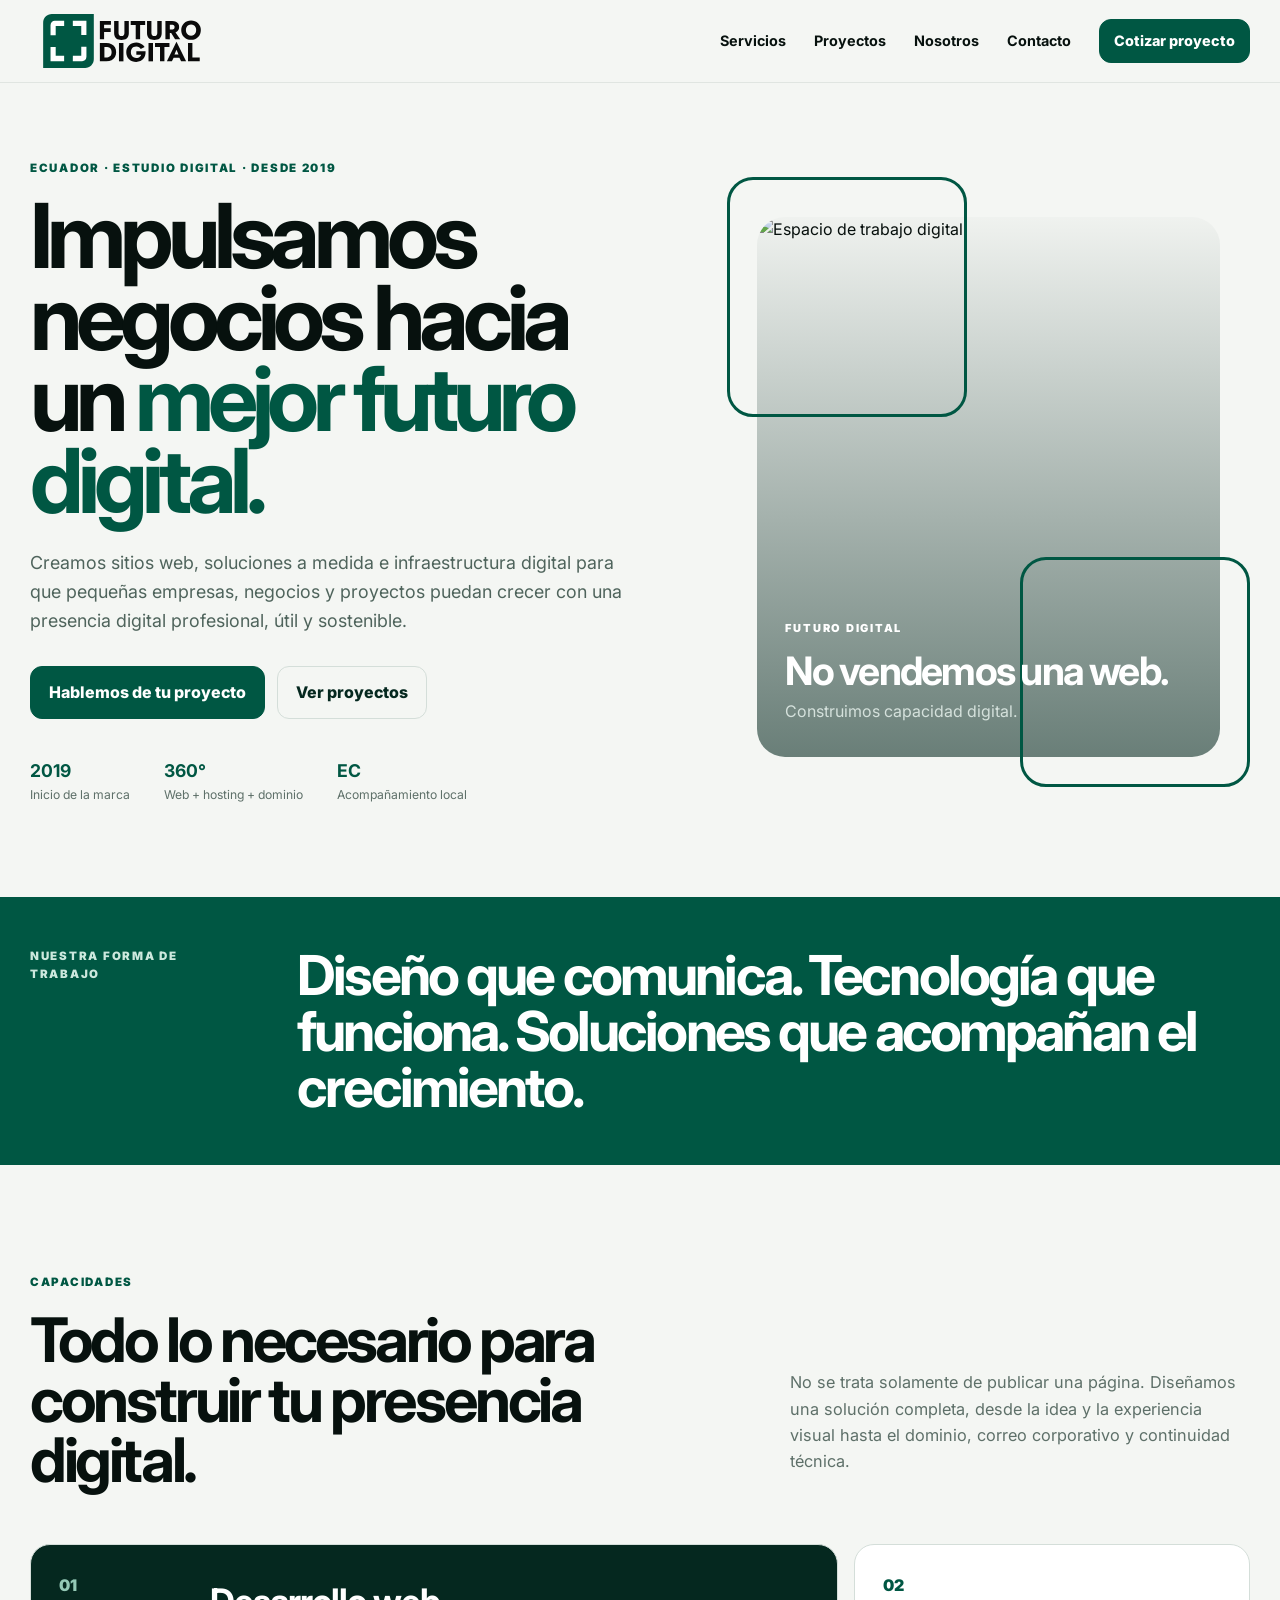
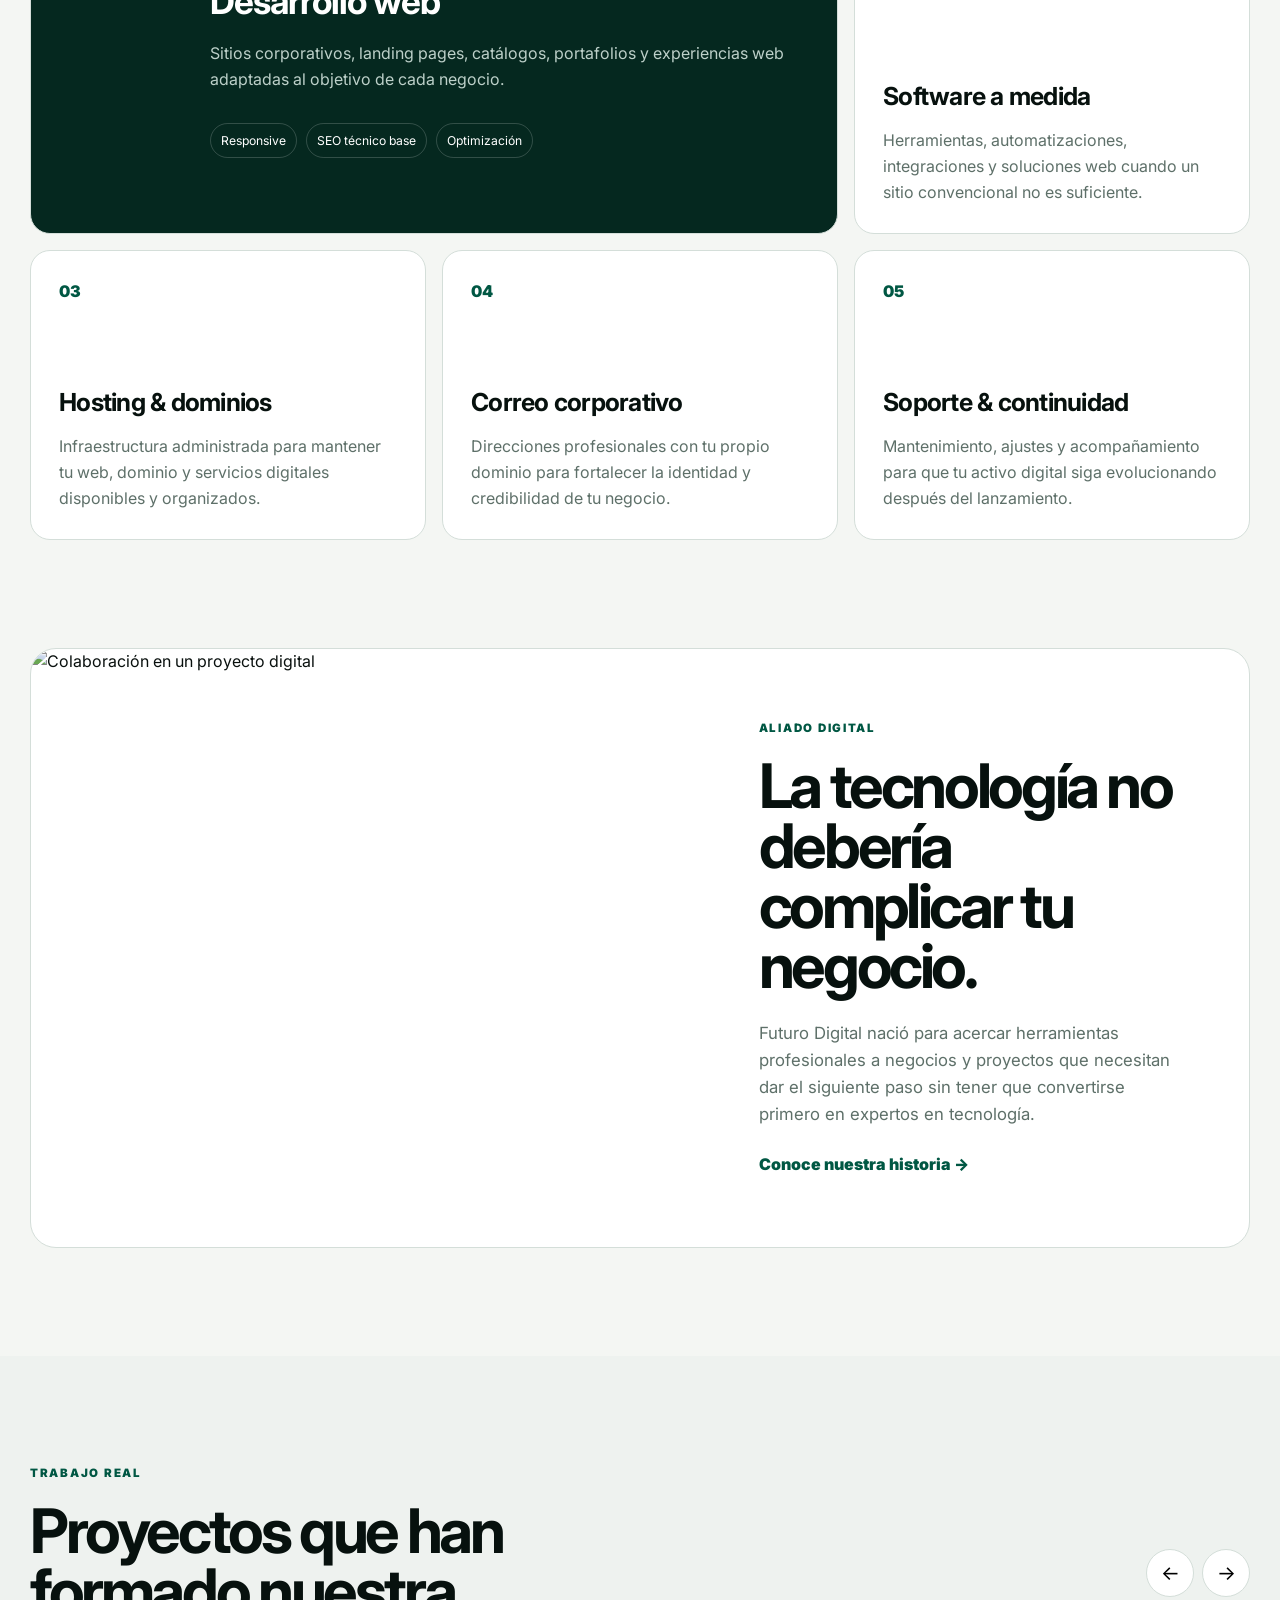
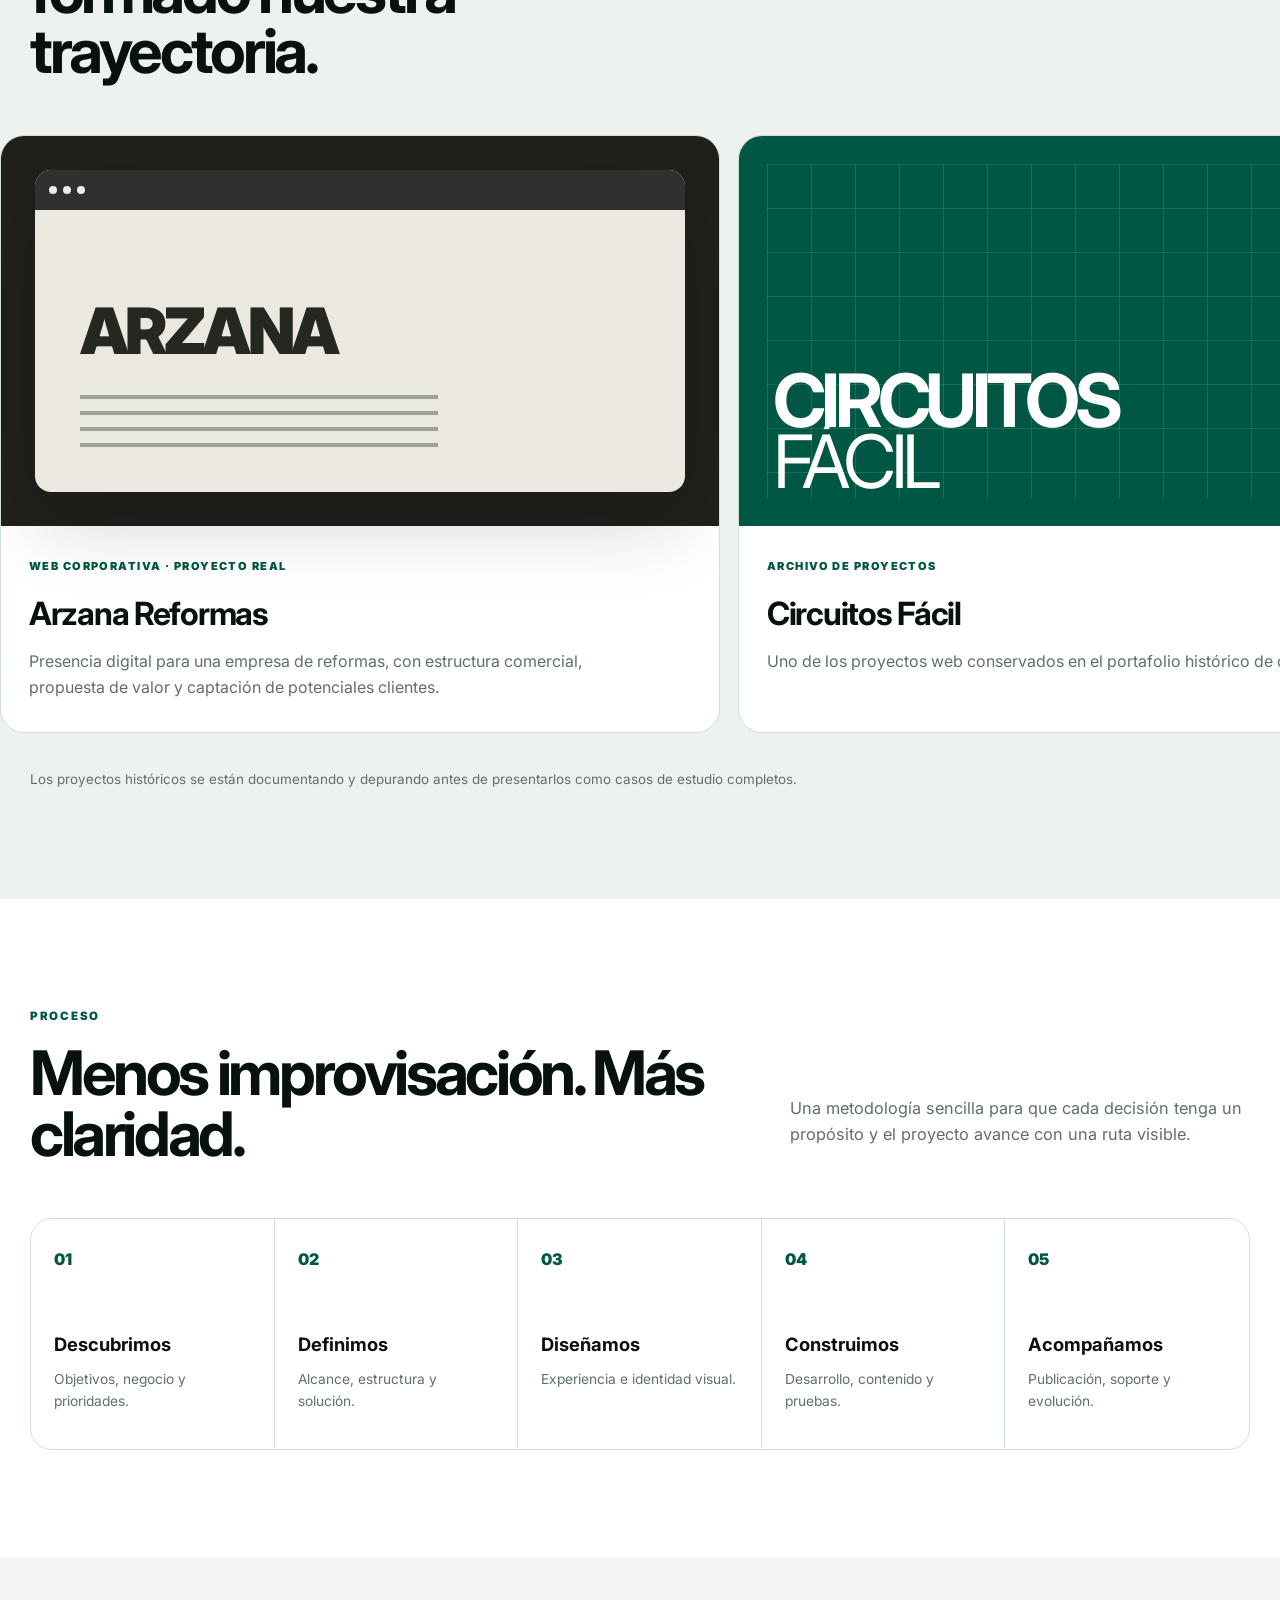
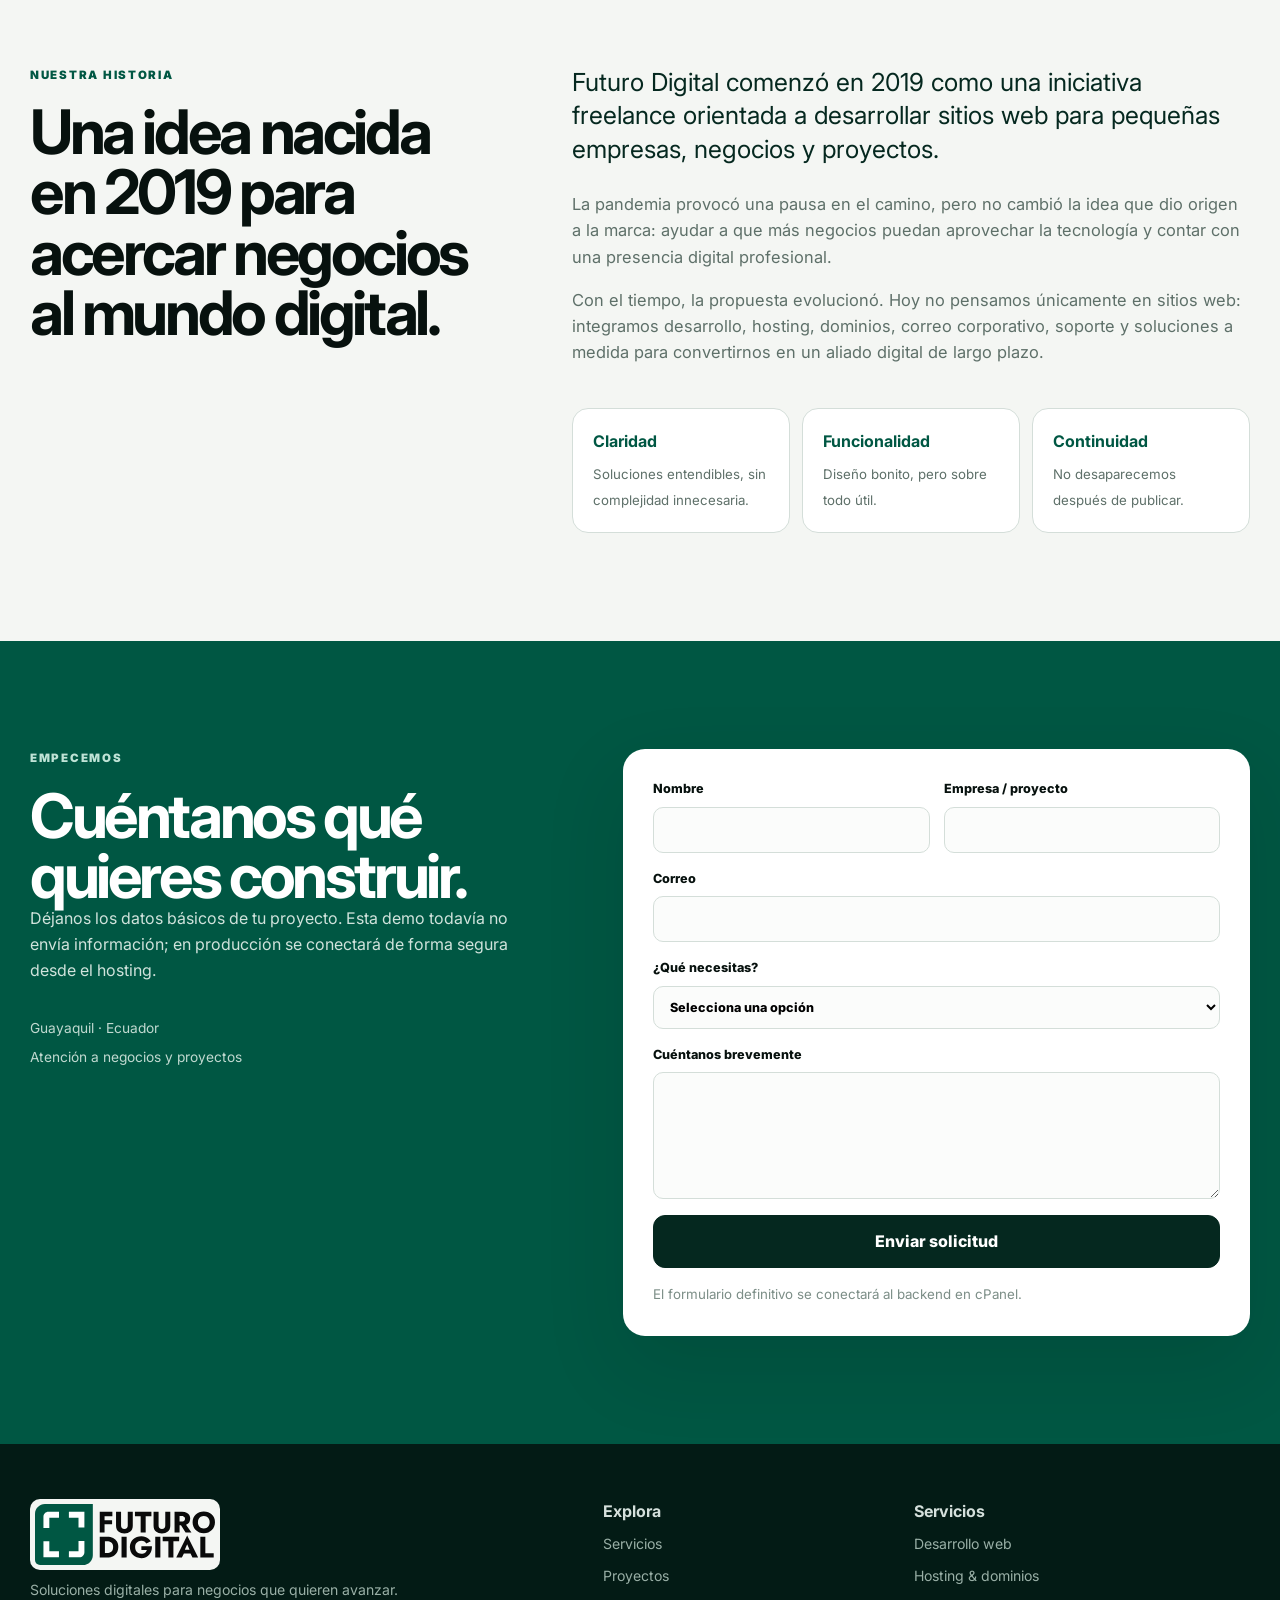
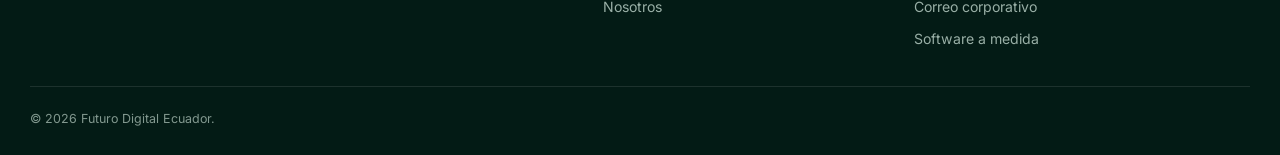
==== index.html @ 8e240355 "Usa imágenes locales del repositorio" ====
<!doctype html>
<html lang="es">
<head>
  <meta charset="utf-8">
  <meta name="viewport" content="width=device-width,initial-scale=1">
  <meta name="description" content="Futuro Digital Ecuador impulsa negocios y proyectos con desarrollo web, software a medida, hosting, dominios, correo corporativo y soluciones digitales.">
  <title>Futuro Digital Ecuador | Soluciones digitales que impulsan negocios</title>
  <link rel="preconnect" href="https://fonts.googleapis.com">
  <link rel="preconnect" href="https://fonts.gstatic.com" crossorigin>
  <link href="https://fonts.googleapis.com/css2?family=Inter:wght@400;500;600;700;800;900&display=swap" rel="stylesheet">
  <link rel="stylesheet" href="assets/css/styles.css">
</head>
<body>
<header class="site-header"><div class="container nav"><a class="brand" href="#inicio" aria-label="Futuro Digital Ecuador"><img alt="Futuro Digital Ecuador" src="assets/img/logo.svg"></a><button class="menu" type="button" aria-expanded="false">Menú</button><nav class="links" aria-label="Navegación principal"><a href="#servicios">Servicios</a><a href="#proyectos">Proyectos</a><a href="#nosotros">Nosotros</a><a href="#contacto">Contacto</a><a class="btn small" href="#contacto">Cotizar proyecto</a></nav></div></header>
<main>
<section class="hero" id="inicio"><div class="container hero-grid"><div class="hero-copy"><p class="eyebrow">ECUADOR · ESTUDIO DIGITAL · DESDE 2019</p><h1>Impulsamos negocios hacia un <span>mejor futuro digital.</span></h1><p class="lead">Creamos sitios web, soluciones a medida e infraestructura digital para que pequeñas empresas, negocios y proyectos puedan crecer con una presencia digital profesional, útil y sostenible.</p><div class="actions"><a class="btn" href="#contacto">Hablemos de tu proyecto</a><a class="btn secondary" href="#proyectos">Ver proyectos</a></div><div class="hero-proof"><div><strong>2019</strong><span>Inicio de la marca</span></div><div><strong>360°</strong><span>Web + hosting + dominio</span></div><div><strong>EC</strong><span>Acompañamiento local</span></div></div></div><div class="hero-media"><img src="assets/img/hero-workspace.svg" alt="Espacio de trabajo digital" loading="eager"><div class="media-frame frame-one"></div><div class="media-frame frame-two"></div><div class="hero-card"><span>FUTURO DIGITAL</span><strong>No vendemos una web.</strong><p>Construimos capacidad digital.</p></div></div></div></section>
<section class="manifesto"><div class="container manifesto-grid"><p class="eyebrow light">NUESTRA FORMA DE TRABAJO</p><h2>Diseño que comunica. Tecnología que funciona. Soluciones que acompañan el crecimiento.</h2></div></section>
<section class="section services" id="servicios"><div class="container"><div class="section-head"><div><p class="eyebrow">CAPACIDADES</p><h2>Todo lo necesario para construir tu presencia digital.</h2></div><p>No se trata solamente de publicar una página. Diseñamos una solución completa, desde la idea y la experiencia visual hasta el dominio, correo corporativo y continuidad técnica.</p></div><div class="service-grid"><article class="service-card featured"><span>01</span><div><h3>Desarrollo web</h3><p>Sitios corporativos, landing pages, catálogos, portafolios y experiencias web adaptadas al objetivo de cada negocio.</p><ul><li>Responsive</li><li>SEO técnico base</li><li>Optimización</li></ul></div></article><article class="service-card"><span>02</span><div><h3>Software a medida</h3><p>Herramientas, automatizaciones, integraciones y soluciones web cuando un sitio convencional no es suficiente.</p></div></article><article class="service-card"><span>03</span><div><h3>Hosting & dominios</h3><p>Infraestructura administrada para mantener tu web, dominio y servicios digitales disponibles y organizados.</p></div></article><article class="service-card"><span>04</span><div><h3>Correo corporativo</h3><p>Direcciones profesionales con tu propio dominio para fortalecer la identidad y credibilidad de tu negocio.</p></div></article><article class="service-card"><span>05</span><div><h3>Soporte & continuidad</h3><p>Mantenimiento, ajustes y acompañamiento para que tu activo digital siga evolucionando después del lanzamiento.</p></div></article></div></div></section>
<section class="image-story"><div class="container image-story-grid"><div class="image-story-photo"><img src="assets/img/team-collaboration.svg" alt="Colaboración en un proyecto digital" loading="lazy"></div><div class="image-story-copy"><p class="eyebrow">ALIADO DIGITAL</p><h2>La tecnología no debería complicar tu negocio.</h2><p>Futuro Digital nació para acercar herramientas profesionales a negocios y proyectos que necesitan dar el siguiente paso sin tener que convertirse primero en expertos en tecnología.</p><a href="#nosotros">Conoce nuestra historia →</a></div></div></section>
<section class="section projects-section" id="proyectos"><div class="container"><div class="section-head project-head"><div><p class="eyebrow">TRABAJO REAL</p><h2>Proyectos que han formado nuestra trayectoria.</h2></div><div class="carousel-controls"><button class="carousel-btn prev" aria-label="Proyecto anterior">←</button><button class="carousel-btn next" aria-label="Proyecto siguiente">→</button></div></div></div><div class="project-carousel" id="project-carousel"><article class="project-slide project-arzana"><div class="project-art"><div class="browser-shell"><div class="browser-bar"><i></i><i></i><i></i></div><div class="arzana-word">ARZANA</div><div class="arzana-lines"></div></div></div><div class="project-copy"><span>WEB CORPORATIVA · PROYECTO REAL</span><h3>Arzana Reformas</h3><p>Presencia digital para una empresa de reformas, con estructura comercial, propuesta de valor y captación de potenciales clientes.</p></div></article><article class="project-slide project-green"><div class="project-art archive-art"><b>CIRCUITOS</b><em>FÁCIL</em><div class="archive-grid"></div></div><div class="project-copy"><span>ARCHIVO DE PROYECTOS</span><h3>Circuitos Fácil</h3><p>Uno de los proyectos web conservados en el portafolio histórico de desarrollo.</p></div></article><article class="project-slide project-dark"><div class="project-art archive-art"><b>DESIGN</b><em>FACT</em><div class="archive-grid"></div></div><div class="project-copy"><span>ARCHIVO DE PROYECTOS</span><h3>DesignFact</h3><p>Proyecto del archivo histórico que refleja la evolución de nuestro trabajo web.</p></div></article><article class="project-slide project-light"><div class="project-art archive-art"><b>ESTRA</b><em>COACH</em><div class="archive-grid"></div></div><div class="project-copy"><span>ARCHIVO DE PROYECTOS</span><h3>EstraCoach</h3><p>Experiencia web desarrollada en una etapa anterior de nuestra trayectoria.</p></div></article><article class="project-slide project-mint"><div class="project-art archive-art"><b>GLOBAL</b><em>UNIVERSITY</em><div class="archive-grid"></div></div><div class="project-copy"><span>ARCHIVO DE PROYECTOS</span><h3>Global University</h3><p>Proyecto incluido en el archivo histórico del portafolio web.</p></div></article></div><div class="container"><p class="project-note">Los proyectos históricos se están documentando y depurando antes de presentarlos como casos de estudio completos.</p></div></section>
<section class="section process-section"><div class="container"><div class="section-head"><div><p class="eyebrow">PROCESO</p><h2>Menos improvisación. Más claridad.</h2></div><p>Una metodología sencilla para que cada decisión tenga un propósito y el proyecto avance con una ruta visible.</p></div><ol class="process"><li><span>01</span><strong>Descubrimos</strong><p>Objetivos, negocio y prioridades.</p></li><li><span>02</span><strong>Definimos</strong><p>Alcance, estructura y solución.</p></li><li><span>03</span><strong>Diseñamos</strong><p>Experiencia e identidad visual.</p></li><li><span>04</span><strong>Construimos</strong><p>Desarrollo, contenido y pruebas.</p></li><li><span>05</span><strong>Acompañamos</strong><p>Publicación, soporte y evolución.</p></li></ol></div></section>
<section class="section about" id="nosotros"><div class="container about-grid"><div class="about-sticky"><p class="eyebrow">NUESTRA HISTORIA</p><h2>Una idea nacida en 2019 para acercar negocios al mundo digital.</h2></div><div class="about-copy"><p class="large">Futuro Digital comenzó en 2019 como una iniciativa freelance orientada a desarrollar sitios web para pequeñas empresas, negocios y proyectos.</p><p>La pandemia provocó una pausa en el camino, pero no cambió la idea que dio origen a la marca: ayudar a que más negocios puedan aprovechar la tecnología y contar con una presencia digital profesional.</p><p>Con el tiempo, la propuesta evolucionó. Hoy no pensamos únicamente en sitios web: integramos desarrollo, hosting, dominios, correo corporativo, soporte y soluciones a medida para convertirnos en un aliado digital de largo plazo.</p><div class="principles"><div><strong>Claridad</strong><span>Soluciones entendibles, sin complejidad innecesaria.</span></div><div><strong>Funcionalidad</strong><span>Diseño bonito, pero sobre todo útil.</span></div><div><strong>Continuidad</strong><span>No desaparecemos después de publicar.</span></div></div></div></div></section>
<section class="contact" id="contacto"><div class="container contact-grid"><div><p class="eyebrow light">EMPECEMOS</p><h2>Cuéntanos qué quieres construir.</h2><p>Déjanos los datos básicos de tu proyecto. Esta demo todavía no envía información; en producción se conectará de forma segura desde el hosting.</p><div class="contact-meta"><span>Guayaquil · Ecuador</span><span>Atención a negocios y proyectos</span></div></div><form id="demo-form" novalidate><div class="field-row"><label>Nombre<input name="name" autocomplete="name" required></label><label>Empresa / proyecto<input name="company"></label></div><label>Correo<input type="email" name="email" autocomplete="email" required></label><label>¿Qué necesitas?<select name="service" required><option value="">Selecciona una opción</option><option>Desarrollo web</option><option>Software a medida</option><option>Hosting / dominio / correo</option><option>Soporte</option><option>Otro</option></select></label><label>Cuéntanos brevemente<textarea name="message" rows="5" required></textarea></label><button class="btn dark" type="submit">Enviar solicitud</button><small id="form-note">El formulario definitivo se conectará al backend en cPanel.</small></form></div></section>
</main>
<footer><div class="container footer-grid"><div class="footer-brand"><img alt="Futuro Digital Ecuador" src="assets/img/logo.svg"><p>Soluciones digitales para negocios que quieren avanzar.</p></div><div><strong>Explora</strong><a href="#servicios">Servicios</a><a href="#proyectos">Proyectos</a><a href="#nosotros">Nosotros</a></div><div><strong>Servicios</strong><span>Desarrollo web</span><span>Hosting & dominios</span><span>Correo corporativo</span><span>Software a medida</span></div></div><div class="container footer-bottom">© <span id="year"></span> Futuro Digital Ecuador.</div></footer>
<script src="assets/js/main.js"></script></body></html>
---- assets/css/styles.css ----
:root{--green:#005743;--deep:#05281f;--black:#07110e;--off:#f4f6f3;--tint:#e5eee9;--line:#d4ded9;--white:#fff;--muted:#5e7069;--max:1220px}*{box-sizing:border-box}html{scroll-behavior:smooth}body{margin:0;font-family:Inter,system-ui,-apple-system,BlinkMacSystemFont,"Segoe UI",sans-serif;background:var(--off);color:var(--black);line-height:1.6}img{max-width:100%;display:block}a{text-decoration:none;color:inherit}button,input,textarea,select{font:inherit}.container{width:min(var(--max),calc(100% - 44px));margin:auto}.site-header{position:sticky;top:0;z-index:50;background:rgba(244,246,243,.88);backdrop-filter:blur(18px);border-bottom:1px solid rgba(5,40,31,.08)}.nav{height:82px;display:flex;align-items:center;justify-content:space-between;gap:28px}.brand img{width:184px;height:54px;object-fit:contain}.links{display:flex;gap:28px;align-items:center;font-size:.9rem;font-weight:700}.links>a:not(.btn):hover{color:var(--green)}.menu{display:none;background:transparent;border:1px solid var(--line);border-radius:10px;padding:8px 11px;font-weight:800}.btn{display:inline-flex;align-items:center;justify-content:center;border-radius:12px;padding:13px 18px;background:var(--green);color:#fff;border:1px solid var(--green);font-weight:800;transition:.2s ease}.btn:hover{transform:translateY(-1px);box-shadow:0 10px 26px rgba(0,87,67,.13)}.btn.small{padding:9px 14px}.btn.secondary{background:transparent;color:var(--deep);border-color:var(--line)}.btn.dark{background:var(--deep);border-color:var(--deep)}.hero{min-height:86vh;display:grid;align-items:center;padding:76px 0 92px;overflow:hidden}.hero-grid{display:grid;grid-template-columns:1.08fr .92fr;gap:84px;align-items:center}.eyebrow{margin:0 0 18px;color:var(--green);font-size:.72rem;font-weight:900;letter-spacing:.15em}.eyebrow.light{color:#bfe3d6}h1,h2,h3,p{margin-top:0}h1{font-size:clamp(3.7rem,7vw,7rem);line-height:.91;letter-spacing:-.068em;margin-bottom:28px;max-width:820px}h1 span{color:var(--green)}.lead{max-width:710px;font-size:1.12rem;color:#4f645c}.actions{display:flex;gap:12px;flex-wrap:wrap;margin:30px 0 38px}.hero-proof{display:flex;gap:34px;flex-wrap:wrap}.hero-proof div{display:grid}.hero-proof strong{font-size:1.1rem;color:var(--green)}.hero-proof span{font-size:.76rem;color:var(--muted)}.hero-media{position:relative;min-height:610px}.hero-media>img{position:absolute;inset:40px 30px 30px 30px;width:calc(100% - 60px);height:calc(100% - 70px);object-fit:cover;border-radius:28px;filter:saturate(.78) contrast(1.02)}.hero-media:after{content:"";position:absolute;inset:40px 30px 30px 30px;border-radius:28px;background:linear-gradient(180deg,rgba(5,40,31,.02),rgba(5,40,31,.58))}.media-frame{position:absolute;border:3px solid var(--green);border-radius:26px;z-index:1}.frame-one{width:240px;height:240px;left:0;top:0}.frame-two{width:230px;height:230px;right:0;bottom:0}.hero-card{position:absolute;z-index:3;left:58px;right:58px;bottom:62px;color:#fff}.hero-card span{font-size:.69rem;font-weight:900;letter-spacing:.16em}.hero-card strong{display:block;font-size:2.45rem;line-height:1.02;letter-spacing:-.045em;margin:12px 0 8px}.hero-card p{margin:0;color:#d5e1dc}.manifesto{padding:50px 0;background:var(--green);color:#fff}.manifesto-grid{display:grid;grid-template-columns:.36fr 1.64fr;gap:58px;align-items:start}.manifesto .eyebrow{color:#cce8de}.manifesto h2{font-size:clamp(2rem,4.3vw,4rem);line-height:1.02;letter-spacing:-.052em;margin:0}.section{padding:108px 0}.section-head{display:grid;grid-template-columns:1.2fr .8fr;gap:70px;align-items:end;margin-bottom:54px}.section-head h2,.about h2,.contact h2,.image-story h2{font-size:clamp(2.5rem,4.8vw,4.8rem);line-height:.98;letter-spacing:-.055em;margin:0}.section-head>p{color:var(--muted);font-size:1.02rem}.service-grid{display:grid;grid-template-columns:repeat(12,1fr);gap:16px}.service-card{grid-column:span 4;min-height:290px;background:#fff;border:1px solid var(--line);border-radius:20px;padding:28px;display:flex;flex-direction:column;justify-content:space-between}.service-card.featured{grid-column:span 8;background:var(--deep);color:#fff;display:grid;grid-template-columns:.18fr .82fr;gap:20px}.service-card>span{color:var(--green);font-weight:900}.service-card.featured>span{color:#94c9b6}.service-card h3{font-size:1.55rem;letter-spacing:-.03em;margin:34px 0 12px}.service-card.featured h3{font-size:2.2rem;margin-top:0}.service-card p{color:var(--muted);margin:0}.service-card.featured p{color:#bdd0c9;max-width:620px}.service-card ul{padding:0;margin:30px 0 0;list-style:none;display:flex;gap:9px;flex-wrap:wrap}.service-card li{font-size:.76rem;border:1px solid rgba(255,255,255,.18);padding:7px 10px;border-radius:999px}.image-story{padding:0 0 108px}.image-story-grid{display:grid;grid-template-columns:1.08fr .92fr;background:#fff;border:1px solid var(--line);border-radius:26px;overflow:hidden;min-height:580px}.image-story-photo img{width:100%;height:100%;object-fit:cover;filter:saturate(.72)}.image-story-copy{padding:70px;display:flex;flex-direction:column;justify-content:center}.image-story-copy p:not(.eyebrow){color:var(--muted);font-size:1.05rem;margin:24px 0}.image-story-copy a{font-weight:900;color:var(--green)}.projects-section{background:#eef2ef;overflow:hidden}.project-head{align-items:center}.carousel-controls{justify-self:end;display:flex;gap:8px}.carousel-btn{width:48px;height:48px;border:1px solid var(--line);border-radius:50%;background:#fff;cursor:pointer;font-size:1.25rem;transition:.2s}.carousel-btn:hover{background:var(--green);color:#fff;border-color:var(--green)}.project-carousel{display:flex;gap:18px;overflow-x:auto;scroll-snap-type:x mandatory;scrollbar-width:none;padding:0 max(22px,calc((100vw - var(--max))/2)) 12px}.project-carousel::-webkit-scrollbar{display:none}.project-slide{scroll-snap-align:start;flex:0 0 min(720px,76vw);background:#fff;border:1px solid var(--line);border-radius:24px;overflow:hidden}.project-art{height:390px;padding:34px;position:relative}.browser-shell{height:100%;border-radius:16px;background:#ebe8df;box-shadow:0 28px 80px rgba(0,0,0,.18);overflow:hidden}.browser-bar{height:40px;background:#30312e;display:flex;align-items:center;gap:6px;padding:0 14px}.browser-bar i{width:8px;height:8px;border-radius:50%;background:#eee}.arzana-word{font-size:4rem;font-weight:900;letter-spacing:-.06em;padding:70px 45px 12px;color:#252721}.arzana-lines{margin:0 45px;width:55%;height:60px;background:repeating-linear-gradient(to bottom,#9ea197 0 4px,transparent 4px 16px)}.project-arzana .project-art{background:#20211d}.project-copy{padding:26px 28px 32px}.project-copy span{font-size:.69rem;color:var(--green);font-weight:900;letter-spacing:.13em}.project-copy h3{font-size:2rem;letter-spacing:-.04em;margin:10px 0}.project-copy p{color:var(--muted);margin:0;max-width:600px}.archive-art{display:flex;flex-direction:column;justify-content:flex-end;overflow:hidden}.archive-art b,.archive-art em{position:relative;z-index:2;font-size:4.6rem;line-height:.83;letter-spacing:-.07em}.archive-art em{font-style:normal}.archive-grid{position:absolute;inset:28px;background-image:linear-gradient(rgba(255,255,255,.12) 1px,transparent 1px),linear-gradient(90deg,rgba(255,255,255,.12) 1px,transparent 1px);background-size:44px 44px}.project-green .project-art{background:var(--green);color:#fff}.project-dark .project-art{background:var(--deep);color:#fff}.project-light .project-art{background:#f2ede5;color:#1b2a24}.project-light .archive-grid,.project-mint .archive-grid{background-image:linear-gradient(rgba(0,87,67,.10) 1px,transparent 1px),linear-gradient(90deg,rgba(0,87,67,.10) 1px,transparent 1px)}.project-mint .project-art{background:#cfe2da;color:var(--deep)}.project-note{margin:24px 0 0;color:var(--muted);font-size:.84rem}.process-section{background:#fff}.process{list-style:none;padding:0;margin:0;display:grid;grid-template-columns:repeat(5,1fr);border:1px solid var(--line);border-radius:22px;overflow:hidden}.process li{padding:28px 23px;border-right:1px solid var(--line);min-height:230px}.process li:last-child{border-right:0}.process span{display:block;color:var(--green);font-weight:900;margin-bottom:58px}.process strong{font-size:1.15rem}.process p{font-size:.86rem;color:var(--muted);margin:8px 0 0}.about{background:var(--off)}.about-grid{display:grid;grid-template-columns:.8fr 1.2fr;gap:90px}.about-sticky{position:sticky;top:130px;align-self:start}.about-copy .large{font-size:1.55rem;line-height:1.35;color:var(--deep)}.about-copy>p:not(.large){color:var(--muted);font-size:1.03rem}.principles{display:grid;grid-template-columns:repeat(3,1fr);gap:12px;margin-top:42px}.principles div{background:#fff;border:1px solid var(--line);border-radius:16px;padding:20px}.principles strong{display:block;color:var(--green);margin-bottom:7px}.principles span{font-size:.83rem;color:var(--muted)}.contact{padding:108px 0;background:var(--green);color:#fff}.contact-grid{display:grid;grid-template-columns:.9fr 1.1fr;gap:80px;align-items:start}.contact>div>div>p:not(.eyebrow){color:#d0e3dc}.contact-meta{display:grid;gap:7px;margin-top:34px;color:#c0d9d0;font-size:.86rem}.contact form{background:#fff;color:var(--black);padding:30px;border-radius:22px;display:grid;gap:16px;box-shadow:0 30px 80px rgba(3,27,21,.14)}.field-row{display:grid;grid-template-columns:1fr 1fr;gap:14px}.contact label{font-size:.79rem;font-weight:800;display:grid;gap:7px}.contact input,.contact textarea,.contact select{border:1px solid var(--line);border-radius:10px;padding:12px;background:#fbfcfb;outline:none}.contact input:focus,.contact textarea:focus,.contact select:focus{border-color:var(--green);box-shadow:0 0 0 3px rgba(0,87,67,.08)}.contact small{color:#7c8e87}footer{background:#031b15;color:#d5e0dc;padding:55px 0 26px}.footer-grid{display:grid;grid-template-columns:1.4fr .7fr .9fr;gap:50px}.footer-brand img{width:190px;background:#f4f6f3;border-radius:10px;padding:5px}.footer-grid>div{display:flex;flex-direction:column;gap:9px}.footer-grid a,.footer-grid span,.footer-grid p{color:#99afa6;font-size:.88rem}.footer-bottom{margin-top:36px;padding-top:22px;border-top:1px solid rgba(255,255,255,.1);font-size:.78rem;color:#82988f}@media(max-width:980px){.hero-grid,.manifesto-grid,.section-head,.image-story-grid,.about-grid,.contact-grid{grid-template-columns:1fr}.hero-grid{gap:42px}.hero-media{min-height:520px}.manifesto-grid{gap:12px}.service-card,.service-card.featured{grid-column:span 6}.service-card.featured{display:flex}.process{grid-template-columns:repeat(2,1fr)}.process li{border-bottom:1px solid var(--line)}.process li:nth-child(2n){border-right:0}.about-sticky{position:static}.carousel-controls{justify-self:start}.links{display:none;position:absolute;top:82px;left:22px;right:22px;background:#fff;border:1px solid var(--line);border-radius:16px;padding:20px;flex-direction:column;align-items:stretch;box-shadow:0 20px 50px rgba(0,0,0,.08)}.links.open{display:flex}.menu{display:block}}@media(max-width:650px){.container{width:min(var(--max),calc(100% - 24px))}.nav{height:72px}.brand img{width:152px}.hero{padding:48px 0 68px}h1{font-size:3.55rem}.hero-proof{gap:18px}.hero-media{min-height:430px}.hero-media>img,.hero-media:after{inset:24px 14px 14px 14px;width:calc(100% - 28px);height:calc(100% - 38px)}.hero-card{left:34px;right:34px;bottom:38px}.hero-card strong{font-size:1.85rem}.frame-one{width:150px;height:150px}.frame-two{width:140px;height:140px}.section{padding:78px 0}.service-card,.service-card.featured{grid-column:span 12}.image-story{padding-bottom:78px}.image-story-copy{padding:36px 26px}.image-story-photo{height:330px}.project-slide{flex-basis:88vw}.project-art{height:310px}.archive-art b,.archive-art em{font-size:3.3rem}.process{grid-template-columns:1fr}.process li{border-right:0}.principles{grid-template-columns:1fr}.field-row{grid-template-columns:1fr}.footer-grid{grid-template-columns:1fr}.section-head{gap:20px;margin-bottom:38px}}
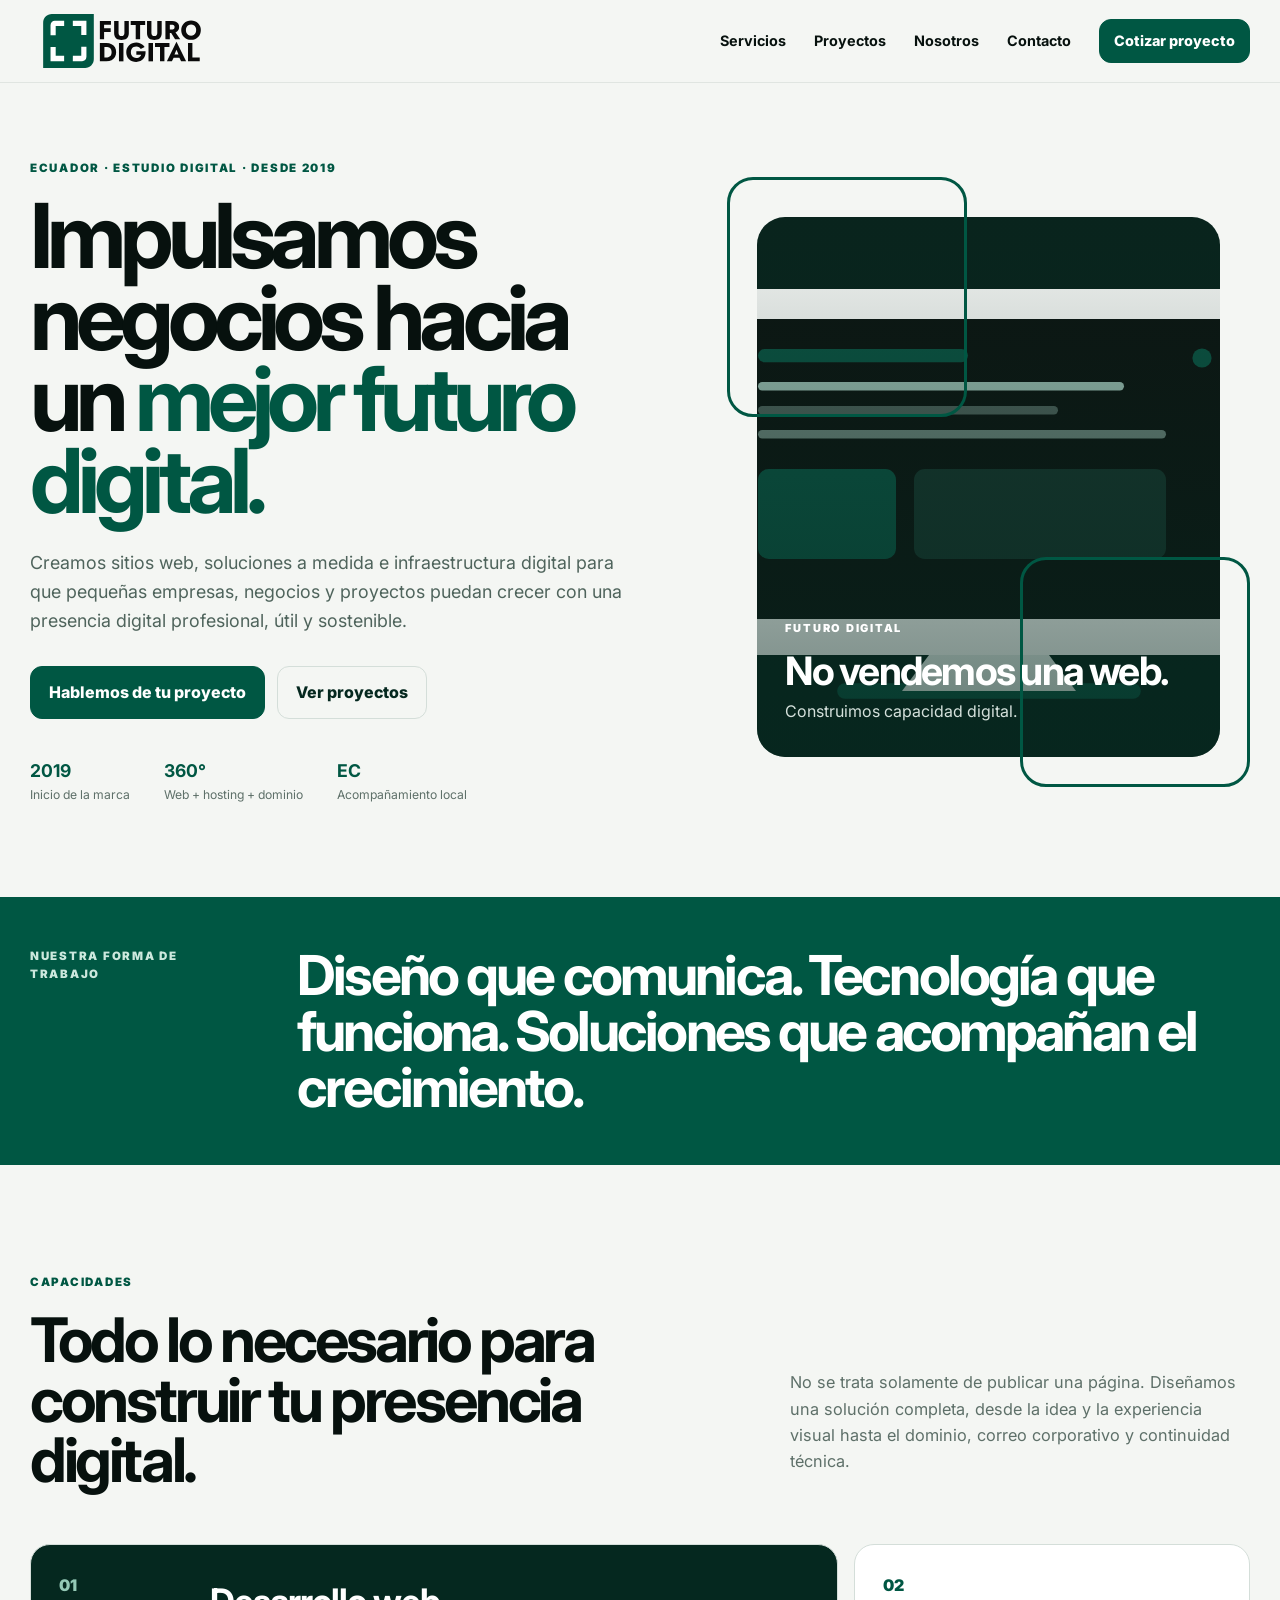
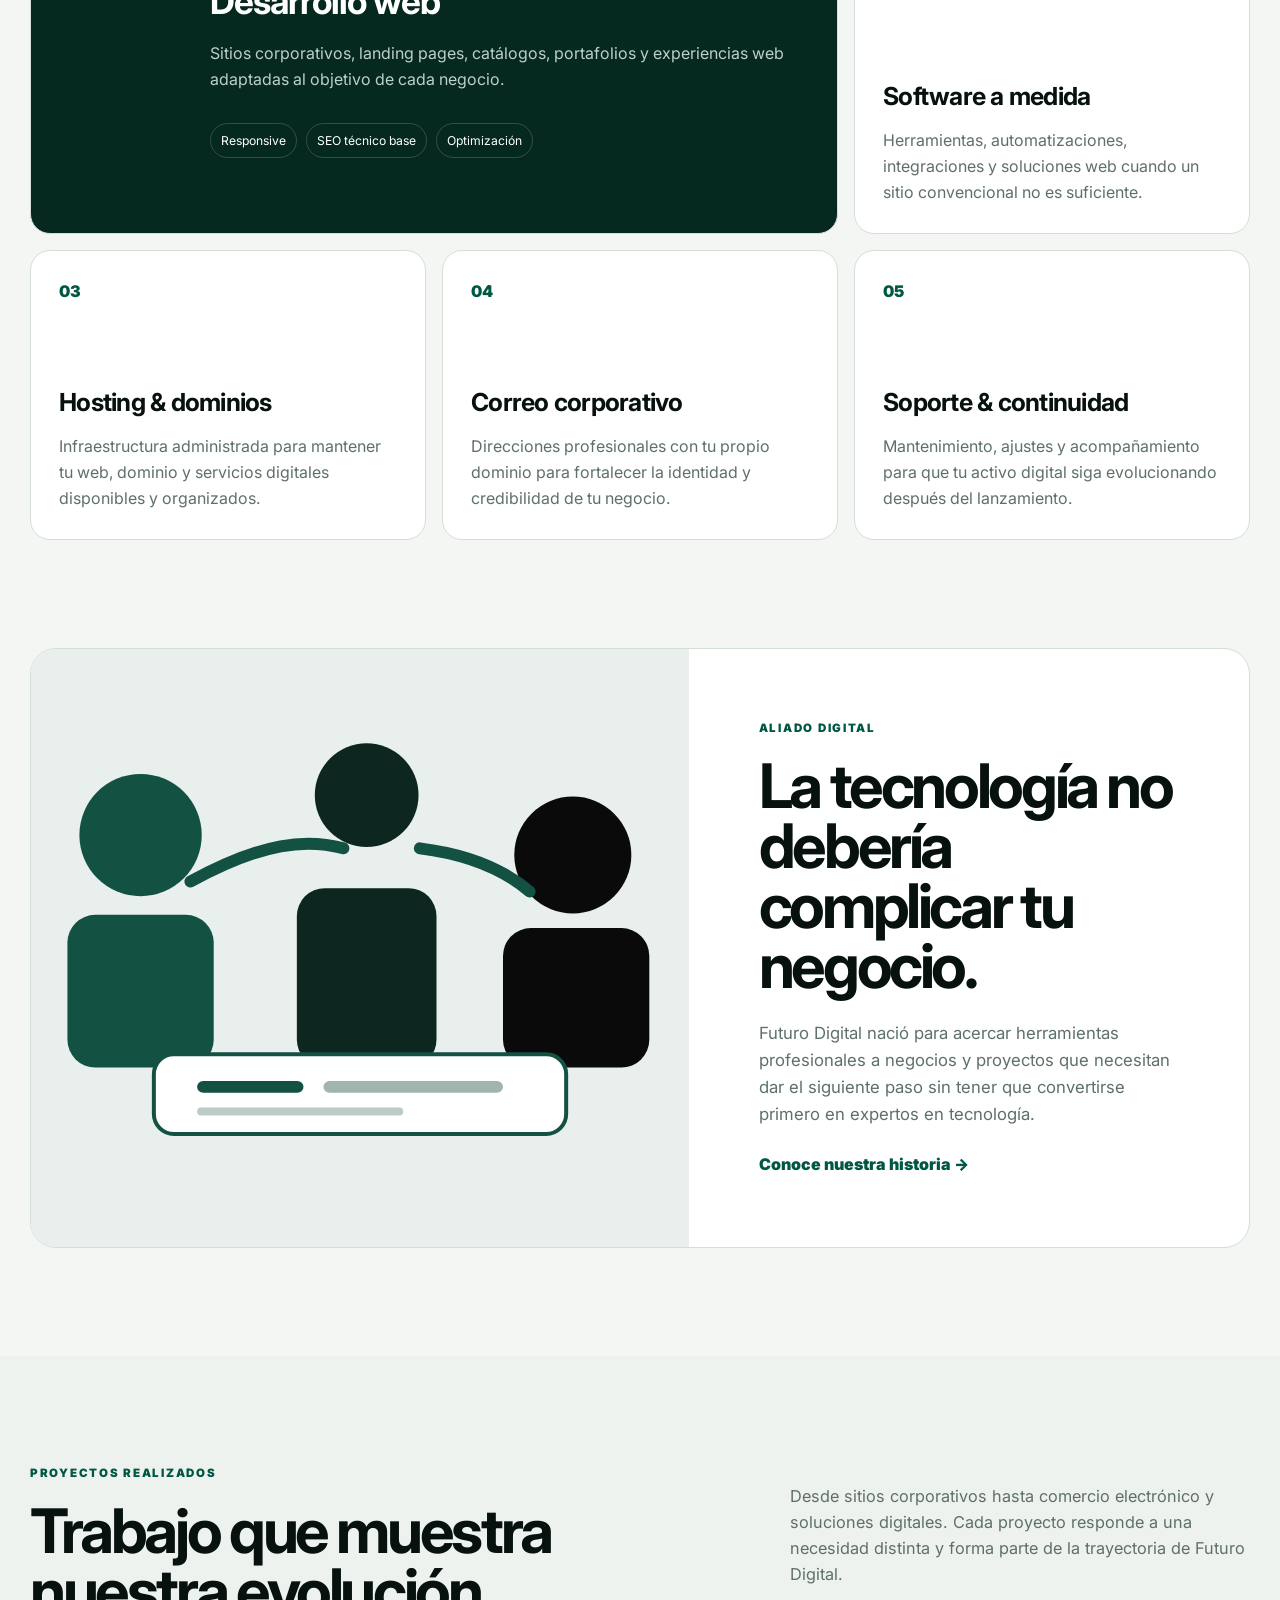
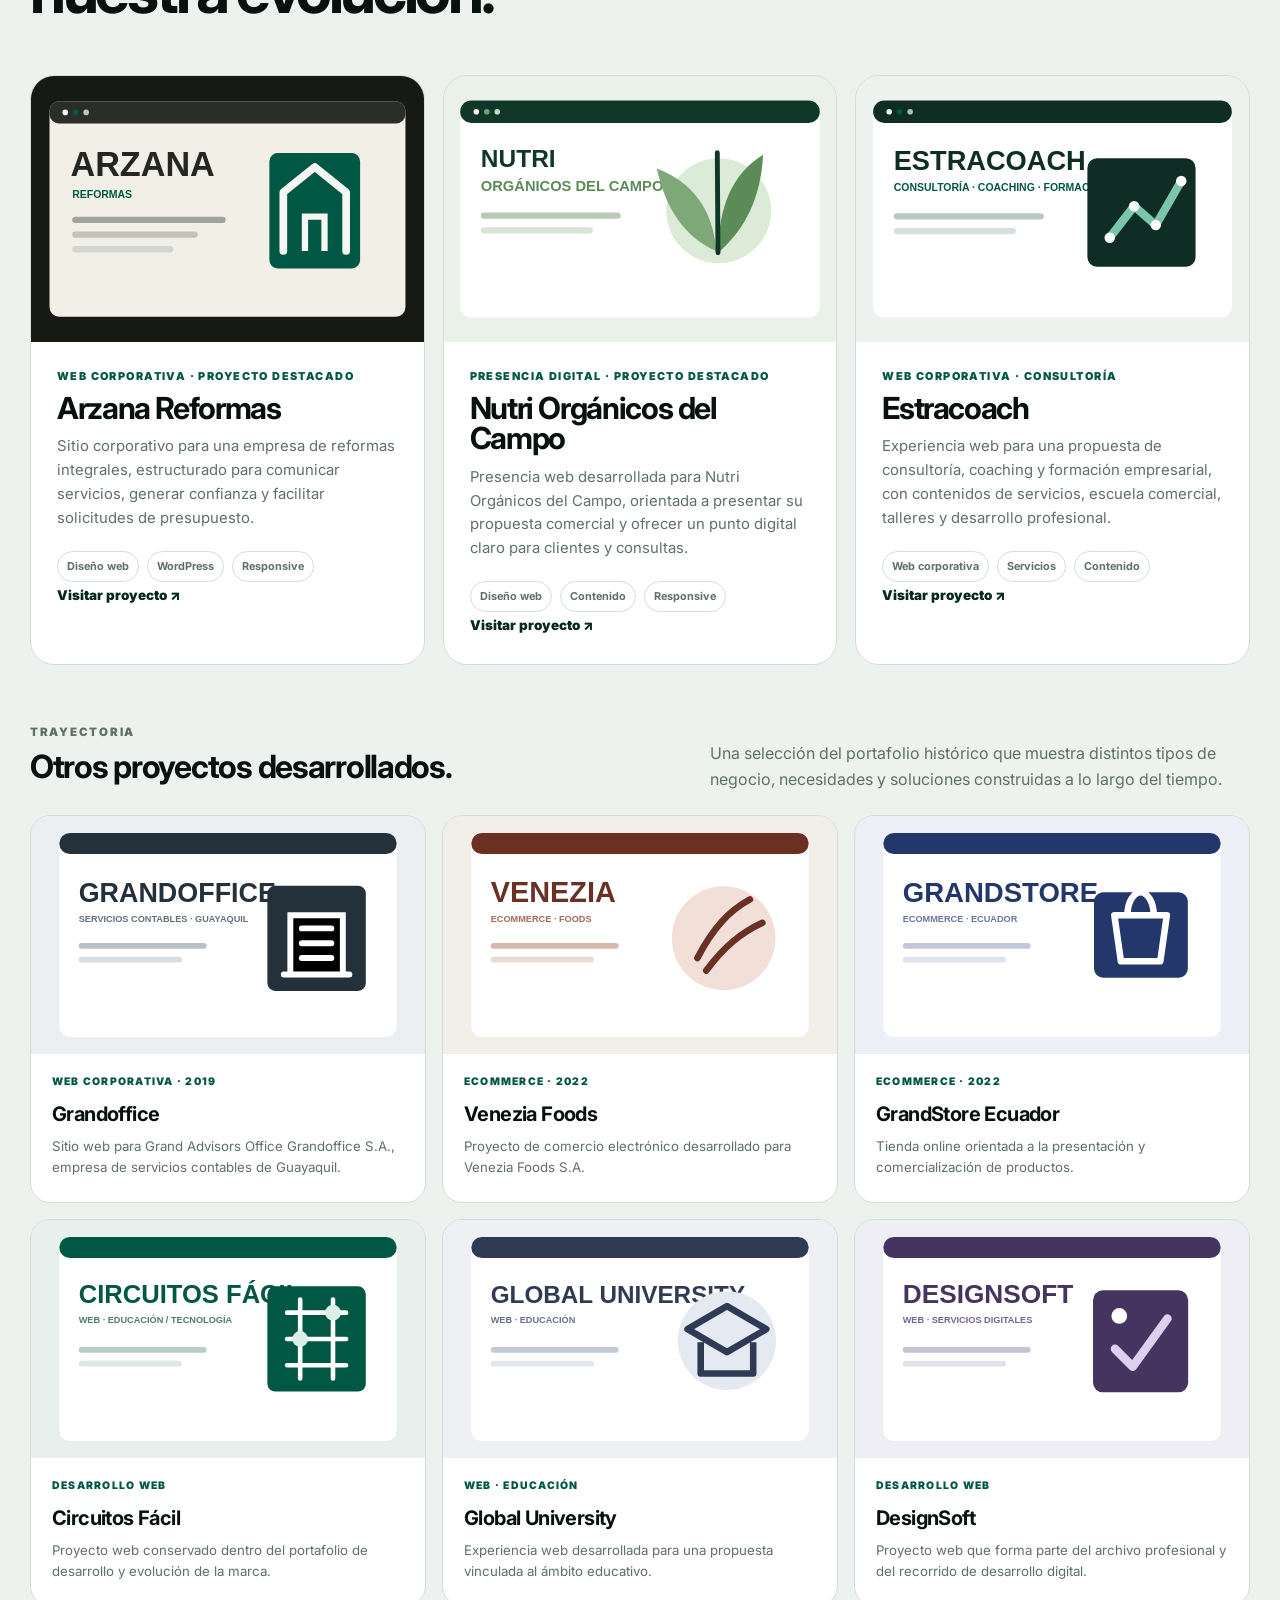
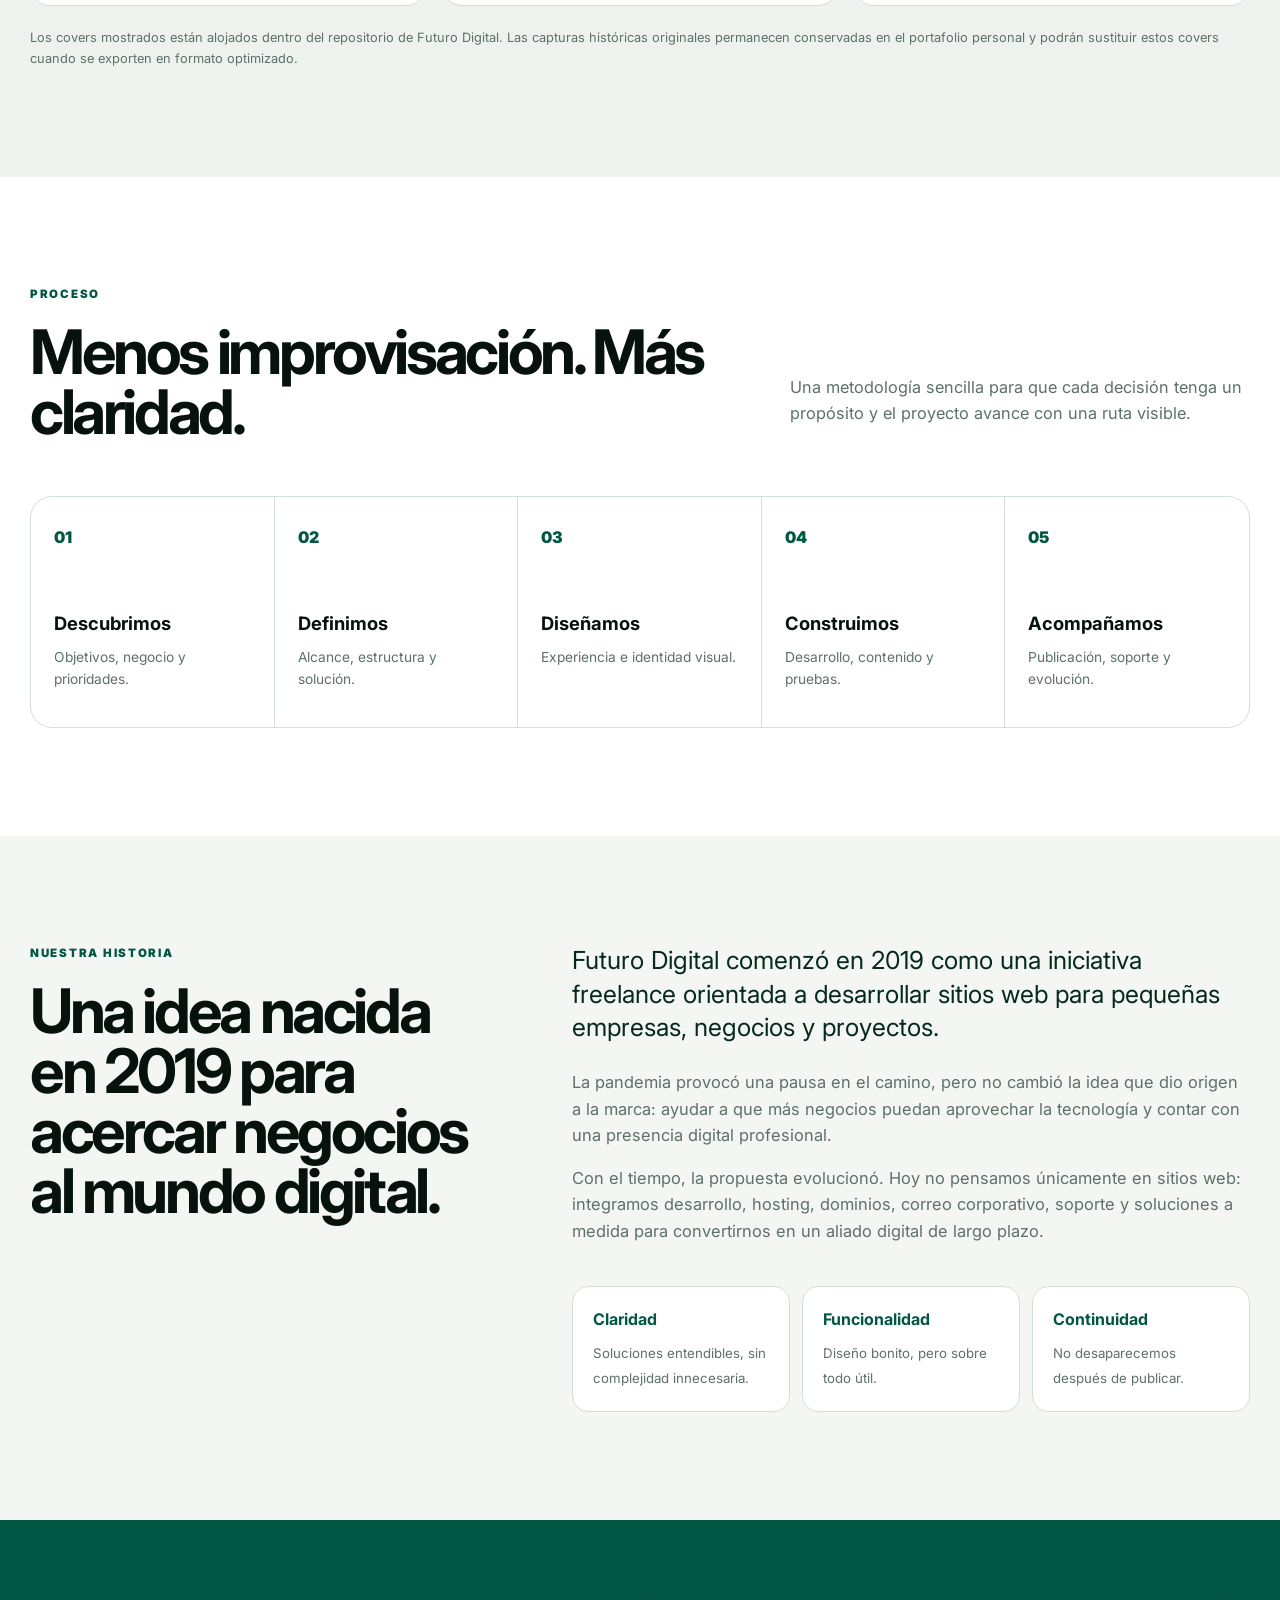
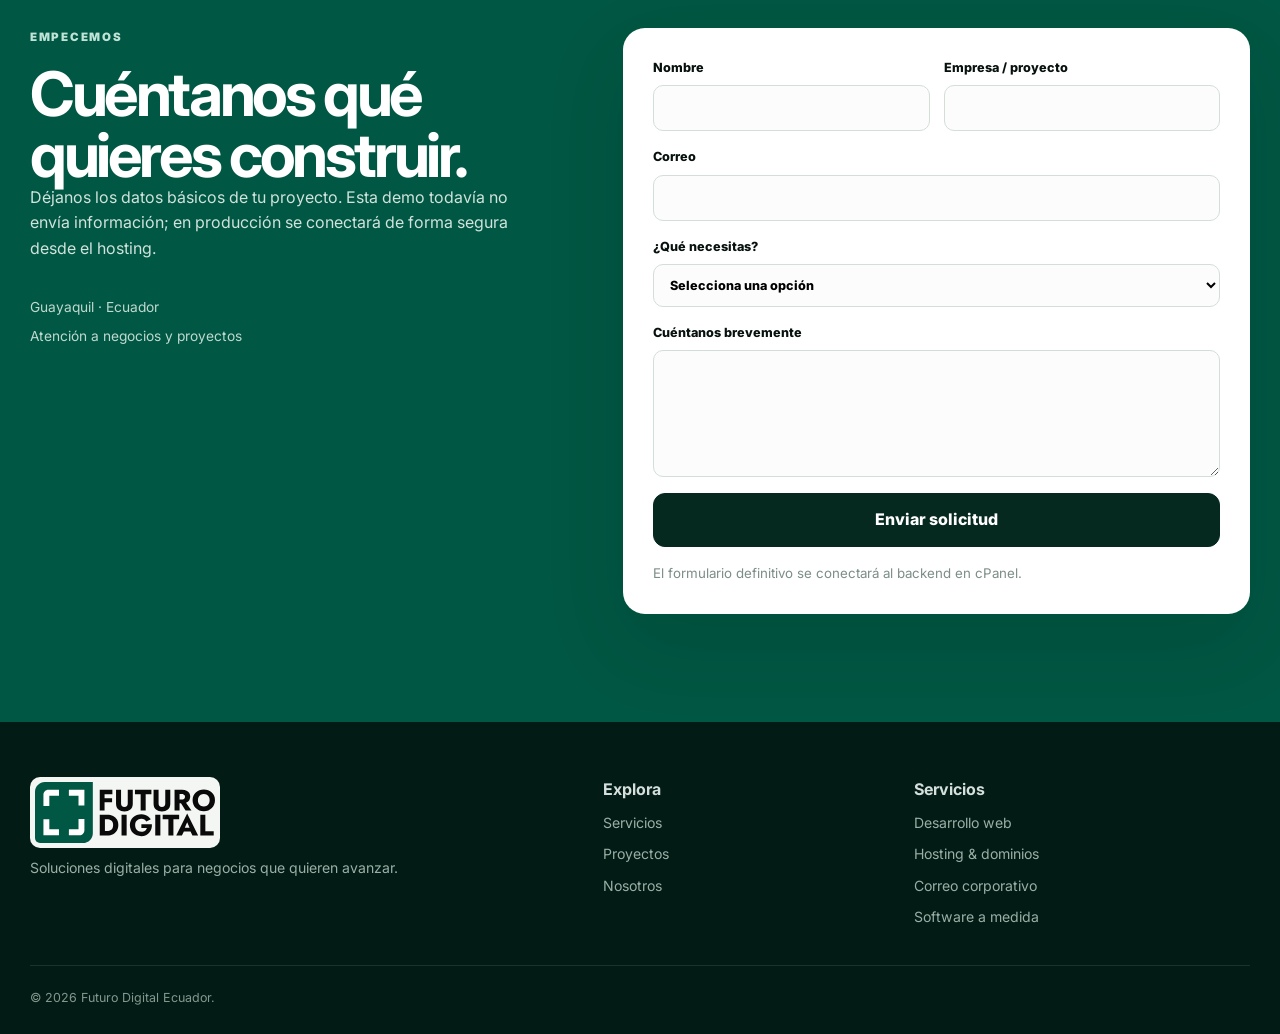
==== commit db074151: "Reestructura proyectos con portafolio profesional" ====
--- a/index.html
+++ b/index.html
@@ -9,6 +9,7 @@
   <link rel="preconnect" href="https://fonts.gstatic.com" crossorigin>
   <link href="https://fonts.googleapis.com/css2?family=Inter:wght@400;500;600;700;800;900&display=swap" rel="stylesheet">
   <link rel="stylesheet" href="assets/css/styles.css">
+  <link rel="stylesheet" href="assets/css/portfolio.css">
 </head>
 <body>
 <header class="site-header"><div class="container nav"><a class="brand" href="#inicio" aria-label="Futuro Digital Ecuador"><img alt="Futuro Digital Ecuador" src="assets/img/logo.svg"></a><button class="menu" type="button" aria-expanded="false">Menú</button><nav class="links" aria-label="Navegación principal"><a href="#servicios">Servicios</a><a href="#proyectos">Proyectos</a><a href="#nosotros">Nosotros</a><a href="#contacto">Contacto</a><a class="btn small" href="#contacto">Cotizar proyecto</a></nav></div></header>
@@ -17,7 +18,26 @@
 <section class="manifesto"><div class="container manifesto-grid"><p class="eyebrow light">NUESTRA FORMA DE TRABAJO</p><h2>Diseño que comunica. Tecnología que funciona. Soluciones que acompañan el crecimiento.</h2></div></section>
 <section class="section services" id="servicios"><div class="container"><div class="section-head"><div><p class="eyebrow">CAPACIDADES</p><h2>Todo lo necesario para construir tu presencia digital.</h2></div><p>No se trata solamente de publicar una página. Diseñamos una solución completa, desde la idea y la experiencia visual hasta el dominio, correo corporativo y continuidad técnica.</p></div><div class="service-grid"><article class="service-card featured"><span>01</span><div><h3>Desarrollo web</h3><p>Sitios corporativos, landing pages, catálogos, portafolios y experiencias web adaptadas al objetivo de cada negocio.</p><ul><li>Responsive</li><li>SEO técnico base</li><li>Optimización</li></ul></div></article><article class="service-card"><span>02</span><div><h3>Software a medida</h3><p>Herramientas, automatizaciones, integraciones y soluciones web cuando un sitio convencional no es suficiente.</p></div></article><article class="service-card"><span>03</span><div><h3>Hosting & dominios</h3><p>Infraestructura administrada para mantener tu web, dominio y servicios digitales disponibles y organizados.</p></div></article><article class="service-card"><span>04</span><div><h3>Correo corporativo</h3><p>Direcciones profesionales con tu propio dominio para fortalecer la identidad y credibilidad de tu negocio.</p></div></article><article class="service-card"><span>05</span><div><h3>Soporte & continuidad</h3><p>Mantenimiento, ajustes y acompañamiento para que tu activo digital siga evolucionando después del lanzamiento.</p></div></article></div></div></section>
 <section class="image-story"><div class="container image-story-grid"><div class="image-story-photo"><img src="assets/img/team-collaboration.svg" alt="Colaboración en un proyecto digital" loading="lazy"></div><div class="image-story-copy"><p class="eyebrow">ALIADO DIGITAL</p><h2>La tecnología no debería complicar tu negocio.</h2><p>Futuro Digital nació para acercar herramientas profesionales a negocios y proyectos que necesitan dar el siguiente paso sin tener que convertirse primero en expertos en tecnología.</p><a href="#nosotros">Conoce nuestra historia →</a></div></div></section>
-<section class="section projects-section" id="proyectos"><div class="container"><div class="section-head project-head"><div><p class="eyebrow">TRABAJO REAL</p><h2>Proyectos que han formado nuestra trayectoria.</h2></div><div class="carousel-controls"><button class="carousel-btn prev" aria-label="Proyecto anterior">←</button><button class="carousel-btn next" aria-label="Proyecto siguiente">→</button></div></div></div><div class="project-carousel" id="project-carousel"><article class="project-slide project-arzana"><div class="project-art"><div class="browser-shell"><div class="browser-bar"><i></i><i></i><i></i></div><div class="arzana-word">ARZANA</div><div class="arzana-lines"></div></div></div><div class="project-copy"><span>WEB CORPORATIVA · PROYECTO REAL</span><h3>Arzana Reformas</h3><p>Presencia digital para una empresa de reformas, con estructura comercial, propuesta de valor y captación de potenciales clientes.</p></div></article><article class="project-slide project-green"><div class="project-art archive-art"><b>CIRCUITOS</b><em>FÁCIL</em><div class="archive-grid"></div></div><div class="project-copy"><span>ARCHIVO DE PROYECTOS</span><h3>Circuitos Fácil</h3><p>Uno de los proyectos web conservados en el portafolio histórico de desarrollo.</p></div></article><article class="project-slide project-dark"><div class="project-art archive-art"><b>DESIGN</b><em>FACT</em><div class="archive-grid"></div></div><div class="project-copy"><span>ARCHIVO DE PROYECTOS</span><h3>DesignFact</h3><p>Proyecto del archivo histórico que refleja la evolución de nuestro trabajo web.</p></div></article><article class="project-slide project-light"><div class="project-art archive-art"><b>ESTRA</b><em>COACH</em><div class="archive-grid"></div></div><div class="project-copy"><span>ARCHIVO DE PROYECTOS</span><h3>EstraCoach</h3><p>Experiencia web desarrollada en una etapa anterior de nuestra trayectoria.</p></div></article><article class="project-slide project-mint"><div class="project-art archive-art"><b>GLOBAL</b><em>UNIVERSITY</em><div class="archive-grid"></div></div><div class="project-copy"><span>ARCHIVO DE PROYECTOS</span><h3>Global University</h3><p>Proyecto incluido en el archivo histórico del portafolio web.</p></div></article></div><div class="container"><p class="project-note">Los proyectos históricos se están documentando y depurando antes de presentarlos como casos de estudio completos.</p></div></section>
+<section class="section projects-section" id="proyectos">
+  <div class="container">
+    <div class="section-head project-head"><div><p class="eyebrow">PROYECTOS REALIZADOS</p><h2>Trabajo que muestra nuestra evolución.</h2></div><p>Desde sitios corporativos hasta comercio electrónico y soluciones digitales. Cada proyecto responde a una necesidad distinta y forma parte de la trayectoria de Futuro Digital.</p></div>
+    <div class="featured-projects">
+      <article class="featured-project"><div class="featured-project-media"><img src="assets/img/projects/arzana.svg" alt="Presentación visual del proyecto Arzana Reformas" loading="lazy"></div><div class="featured-project-copy"><span class="project-kicker">WEB CORPORATIVA · PROYECTO DESTACADO</span><h3>Arzana Reformas</h3><p>Sitio corporativo para una empresa de reformas integrales, estructurado para comunicar servicios, generar confianza y facilitar solicitudes de presupuesto.</p><div class="project-proof"><b>Diseño web</b><b>WordPress</b><b>Responsive</b></div><a class="project-link" href="https://arzanareformas.com/" target="_blank" rel="noopener noreferrer">Visitar proyecto ↗</a></div></article>
+      <article class="featured-project"><div class="featured-project-media"><img src="assets/img/projects/nutri-organicos.svg" alt="Presentación visual del proyecto Nutri Orgánicos del Campo" loading="lazy"></div><div class="featured-project-copy"><span class="project-kicker">PRESENCIA DIGITAL · PROYECTO DESTACADO</span><h3>Nutri Orgánicos del Campo</h3><p>Presencia web desarrollada para Nutri Orgánicos del Campo, orientada a presentar su propuesta comercial y ofrecer un punto digital claro para clientes y consultas.</p><div class="project-proof"><b>Diseño web</b><b>Contenido</b><b>Responsive</b></div><a class="project-link" href="https://nutri-organicosdelcampo.com/" target="_blank" rel="noopener noreferrer">Visitar proyecto ↗</a></div></article>
+      <article class="featured-project"><div class="featured-project-media"><img src="assets/img/projects/estracoach.svg" alt="Presentación visual del proyecto Estracoach" loading="lazy"></div><div class="featured-project-copy"><span class="project-kicker">WEB CORPORATIVA · CONSULTORÍA</span><h3>Estracoach</h3><p>Experiencia web para una propuesta de consultoría, coaching y formación empresarial, con contenidos de servicios, escuela comercial, talleres y desarrollo profesional.</p><div class="project-proof"><b>Web corporativa</b><b>Servicios</b><b>Contenido</b></div><a class="project-link" href="https://estracoach.com/" target="_blank" rel="noopener noreferrer">Visitar proyecto ↗</a></div></article>
+    </div>
+    <div class="trajectory-head"><div><p class="eyebrow">TRAYECTORIA</p><h3>Otros proyectos desarrollados.</h3></div><p>Una selección del portafolio histórico que muestra distintos tipos de negocio, necesidades y soluciones construidas a lo largo del tiempo.</p></div>
+    <div class="portfolio-track">
+      <article class="portfolio-card"><div class="portfolio-card-media"><img src="assets/img/projects/grandoffice.svg" alt="Grandoffice" loading="lazy"></div><div class="portfolio-card-copy"><span>WEB CORPORATIVA · 2019</span><h4>Grandoffice</h4><p>Sitio web para Grand Advisors Office Grandoffice S.A., empresa de servicios contables de Guayaquil.</p></div></article>
+      <article class="portfolio-card"><div class="portfolio-card-media"><img src="assets/img/projects/venezia.svg" alt="Venezia Foods" loading="lazy"></div><div class="portfolio-card-copy"><span>ECOMMERCE · 2022</span><h4>Venezia Foods</h4><p>Proyecto de comercio electrónico desarrollado para Venezia Foods S.A.</p></div></article>
+      <article class="portfolio-card"><div class="portfolio-card-media"><img src="assets/img/projects/grandstore.svg" alt="GrandStore Ecuador" loading="lazy"></div><div class="portfolio-card-copy"><span>ECOMMERCE · 2022</span><h4>GrandStore Ecuador</h4><p>Tienda online orientada a la presentación y comercialización de productos.</p></div></article>
+      <article class="portfolio-card"><div class="portfolio-card-media"><img src="assets/img/projects/circuitos-facil.svg" alt="Circuitos Fácil" loading="lazy"></div><div class="portfolio-card-copy"><span>DESARROLLO WEB</span><h4>Circuitos Fácil</h4><p>Proyecto web conservado dentro del portafolio de desarrollo y evolución de la marca.</p></div></article>
+      <article class="portfolio-card"><div class="portfolio-card-media"><img src="assets/img/projects/global-university.svg" alt="Global University" loading="lazy"></div><div class="portfolio-card-copy"><span>WEB · EDUCACIÓN</span><h4>Global University</h4><p>Experiencia web desarrollada para una propuesta vinculada al ámbito educativo.</p></div></article>
+      <article class="portfolio-card"><div class="portfolio-card-media"><img src="assets/img/projects/designsoft.svg" alt="DesignSoft" loading="lazy"></div><div class="portfolio-card-copy"><span>DESARROLLO WEB</span><h4>DesignSoft</h4><p>Proyecto web que forma parte del archivo profesional y del recorrido de desarrollo digital.</p></div></article>
+    </div>
+    <p class="portfolio-note">Los covers mostrados están alojados dentro del repositorio de Futuro Digital. Las capturas históricas originales permanecen conservadas en el portafolio personal y podrán sustituir estos covers cuando se exporten en formato optimizado.</p>
+  </div>
+</section>
 <section class="section process-section"><div class="container"><div class="section-head"><div><p class="eyebrow">PROCESO</p><h2>Menos improvisación. Más claridad.</h2></div><p>Una metodología sencilla para que cada decisión tenga un propósito y el proyecto avance con una ruta visible.</p></div><ol class="process"><li><span>01</span><strong>Descubrimos</strong><p>Objetivos, negocio y prioridades.</p></li><li><span>02</span><strong>Definimos</strong><p>Alcance, estructura y solución.</p></li><li><span>03</span><strong>Diseñamos</strong><p>Experiencia e identidad visual.</p></li><li><span>04</span><strong>Construimos</strong><p>Desarrollo, contenido y pruebas.</p></li><li><span>05</span><strong>Acompañamos</strong><p>Publicación, soporte y evolución.</p></li></ol></div></section>
 <section class="section about" id="nosotros"><div class="container about-grid"><div class="about-sticky"><p class="eyebrow">NUESTRA HISTORIA</p><h2>Una idea nacida en 2019 para acercar negocios al mundo digital.</h2></div><div class="about-copy"><p class="large">Futuro Digital comenzó en 2019 como una iniciativa freelance orientada a desarrollar sitios web para pequeñas empresas, negocios y proyectos.</p><p>La pandemia provocó una pausa en el camino, pero no cambió la idea que dio origen a la marca: ayudar a que más negocios puedan aprovechar la tecnología y contar con una presencia digital profesional.</p><p>Con el tiempo, la propuesta evolucionó. Hoy no pensamos únicamente en sitios web: integramos desarrollo, hosting, dominios, correo corporativo, soporte y soluciones a medida para convertirnos en un aliado digital de largo plazo.</p><div class="principles"><div><strong>Claridad</strong><span>Soluciones entendibles, sin complejidad innecesaria.</span></div><div><strong>Funcionalidad</strong><span>Diseño bonito, pero sobre todo útil.</span></div><div><strong>Continuidad</strong><span>No desaparecemos después de publicar.</span></div></div></div></div></section>
 <section class="contact" id="contacto"><div class="container contact-grid"><div><p class="eyebrow light">EMPECEMOS</p><h2>Cuéntanos qué quieres construir.</h2><p>Déjanos los datos básicos de tu proyecto. Esta demo todavía no envía información; en producción se conectará de forma segura desde el hosting.</p><div class="contact-meta"><span>Guayaquil · Ecuador</span><span>Atención a negocios y proyectos</span></div></div><form id="demo-form" novalidate><div class="field-row"><label>Nombre<input name="name" autocomplete="name" required></label><label>Empresa / proyecto<input name="company"></label></div><label>Correo<input type="email" name="email" autocomplete="email" required></label><label>¿Qué necesitas?<select name="service" required><option value="">Selecciona una opción</option><option>Desarrollo web</option><option>Software a medida</option><option>Hosting / dominio / correo</option><option>Soporte</option><option>Otro</option></select></label><label>Cuéntanos brevemente<textarea name="message" rows="5" required></textarea></label><button class="btn dark" type="submit">Enviar solicitud</button><small id="form-note">El formulario definitivo se conectará al backend en cPanel.</small></form></div></section>
--- a/assets/css/portfolio.css
+++ b/assets/css/portfolio.css
@@ -0,0 +1 @@
+.projects-section{background:#eef2ef}.featured-projects{display:grid;grid-template-columns:repeat(12,1fr);gap:18px;margin-bottom:28px}.featured-project{grid-column:span 4;background:#fff;border:1px solid var(--line);border-radius:24px;overflow:hidden;transition:.25s ease}.featured-project:hover{transform:translateY(-4px);box-shadow:0 24px 65px rgba(5,40,31,.09)}.featured-project-media{aspect-ratio:1.48/1;background:#dde7e2;overflow:hidden}.featured-project-media img{width:100%;height:100%;object-fit:cover}.featured-project-copy{padding:26px}.project-kicker{display:block;color:var(--green);font-size:.68rem;font-weight:900;letter-spacing:.13em;margin-bottom:8px}.featured-project h3{font-size:1.9rem;line-height:1;letter-spacing:-.045em;margin:0 0 12px}.featured-project p{color:var(--muted);margin:0 0 20px;font-size:.93rem}.project-link{display:inline-flex;align-items:center;gap:8px;font-size:.84rem;font-weight:900;color:var(--deep)}.project-link:hover{color:var(--green)}.trajectory-head{display:flex;align-items:end;justify-content:space-between;gap:24px;margin:58px 0 22px}.trajectory-head h3{font-size:2rem;letter-spacing:-.04em;margin:0}.trajectory-head p{max-width:540px;color:var(--muted);margin:0}.portfolio-track{display:grid;grid-template-columns:repeat(3,1fr);gap:16px}.portfolio-card{background:#fff;border:1px solid var(--line);border-radius:20px;overflow:hidden}.portfolio-card-media{aspect-ratio:1.65/1;background:#dde7e2;overflow:hidden}.portfolio-card-media img{width:100%;height:100%;object-fit:cover}.portfolio-card-copy{padding:20px 21px 23px}.portfolio-card-copy span{display:block;color:var(--green);font-size:.65rem;font-weight:900;letter-spacing:.12em;margin-bottom:7px}.portfolio-card-copy h4{font-size:1.25rem;letter-spacing:-.03em;margin:0 0 6px}.portfolio-card-copy p{font-size:.83rem;color:var(--muted);margin:0}.portfolio-note{margin:22px 0 0;color:var(--muted);font-size:.8rem}.project-proof{display:flex;gap:8px;flex-wrap:wrap;margin-top:16px}.project-proof b{font-size:.68rem;border:1px solid var(--line);padding:6px 9px;border-radius:999px;color:var(--muted)}@media(max-width:980px){.featured-project{grid-column:span 6}.portfolio-track{grid-template-columns:repeat(2,1fr)}}@media(max-width:650px){.featured-project{grid-column:span 12}.portfolio-track{grid-template-columns:1fr}.trajectory-head{align-items:start;flex-direction:column;margin-top:42px}.featured-project-copy{padding:22px}.featured-project h3{font-size:1.65rem}}
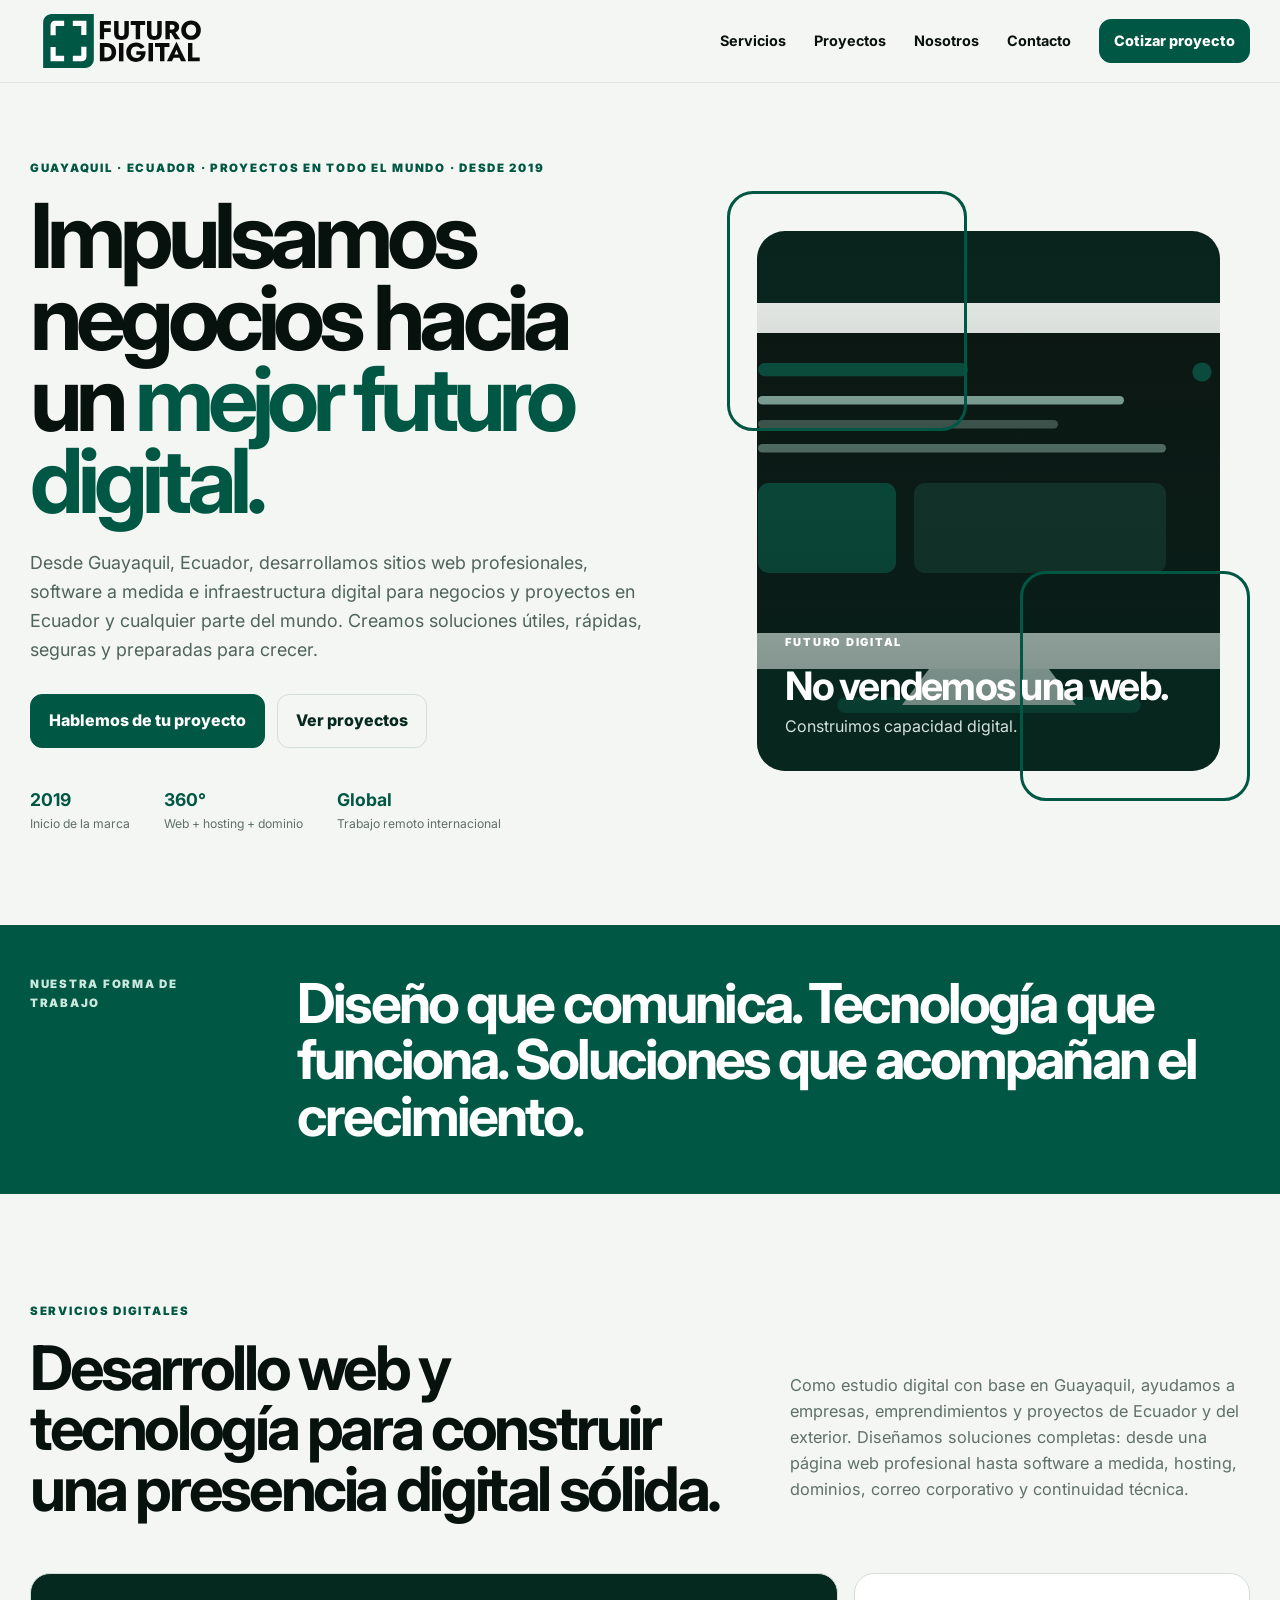
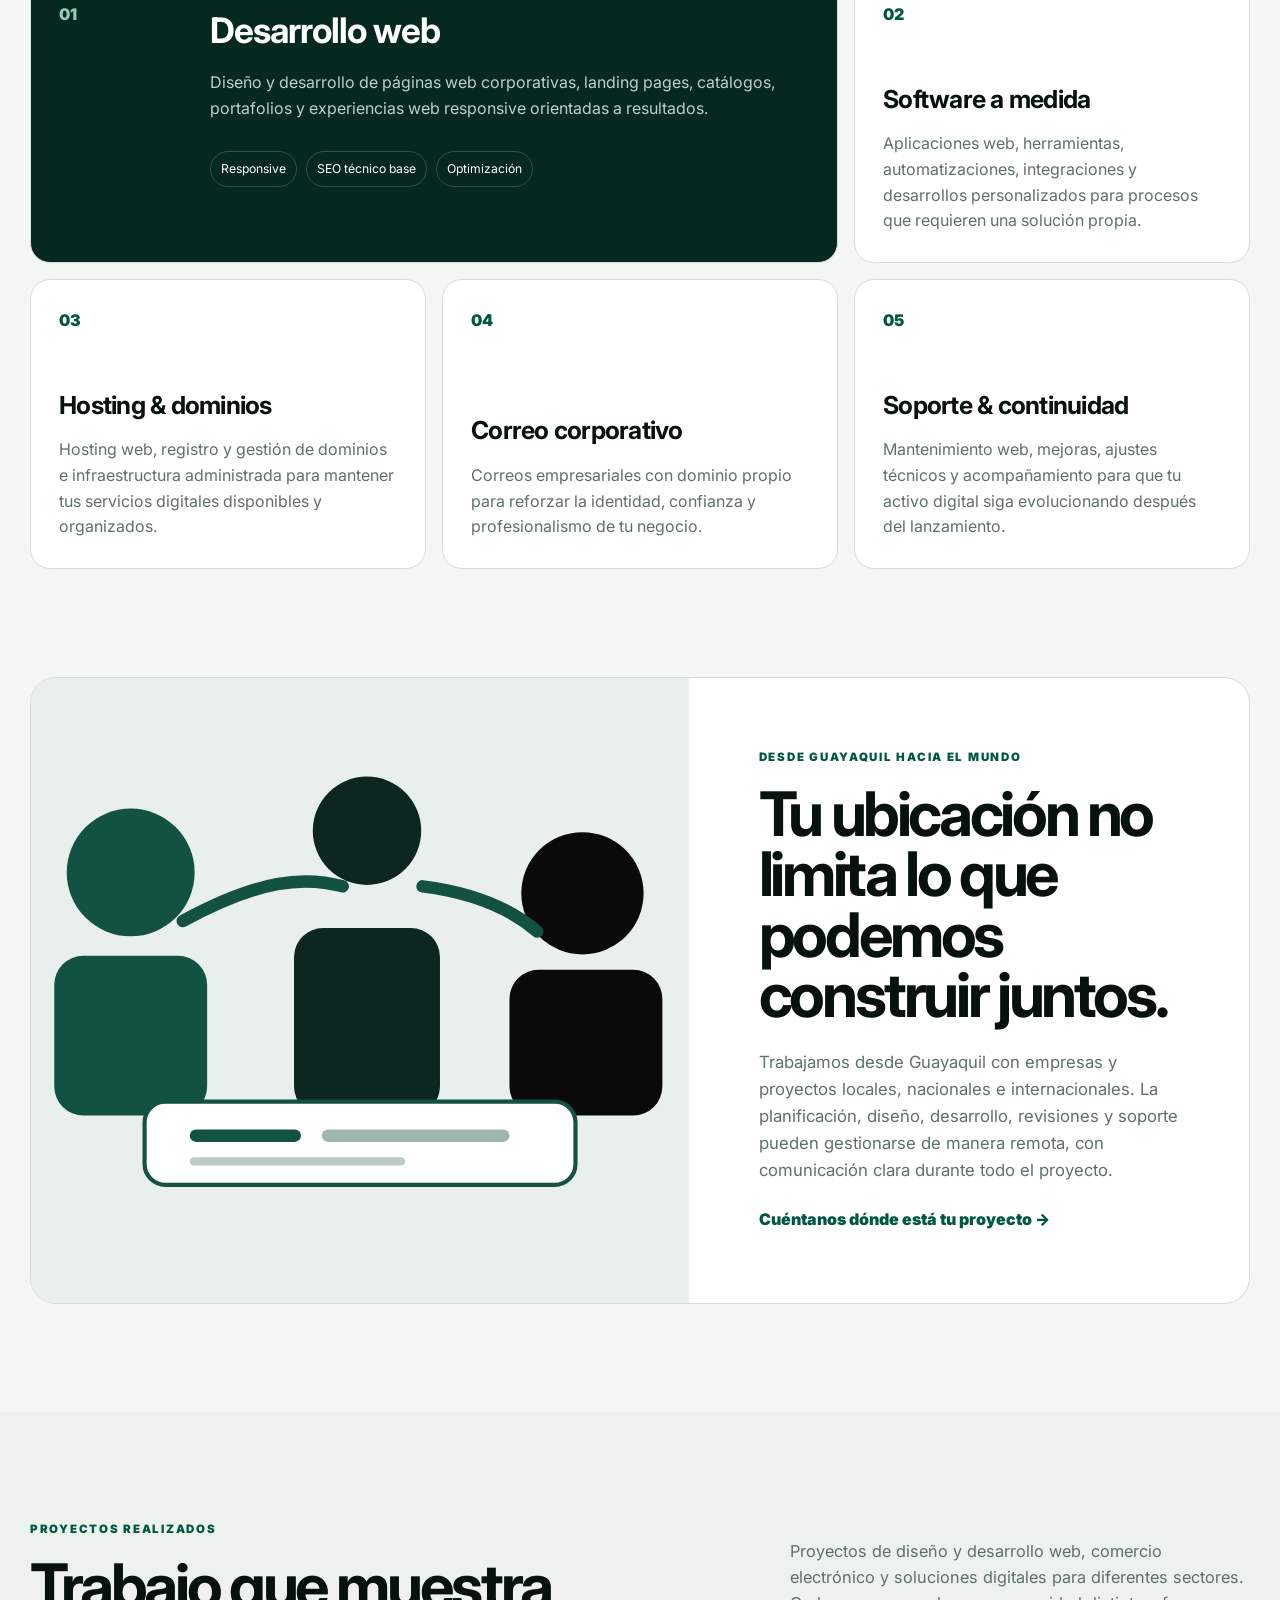
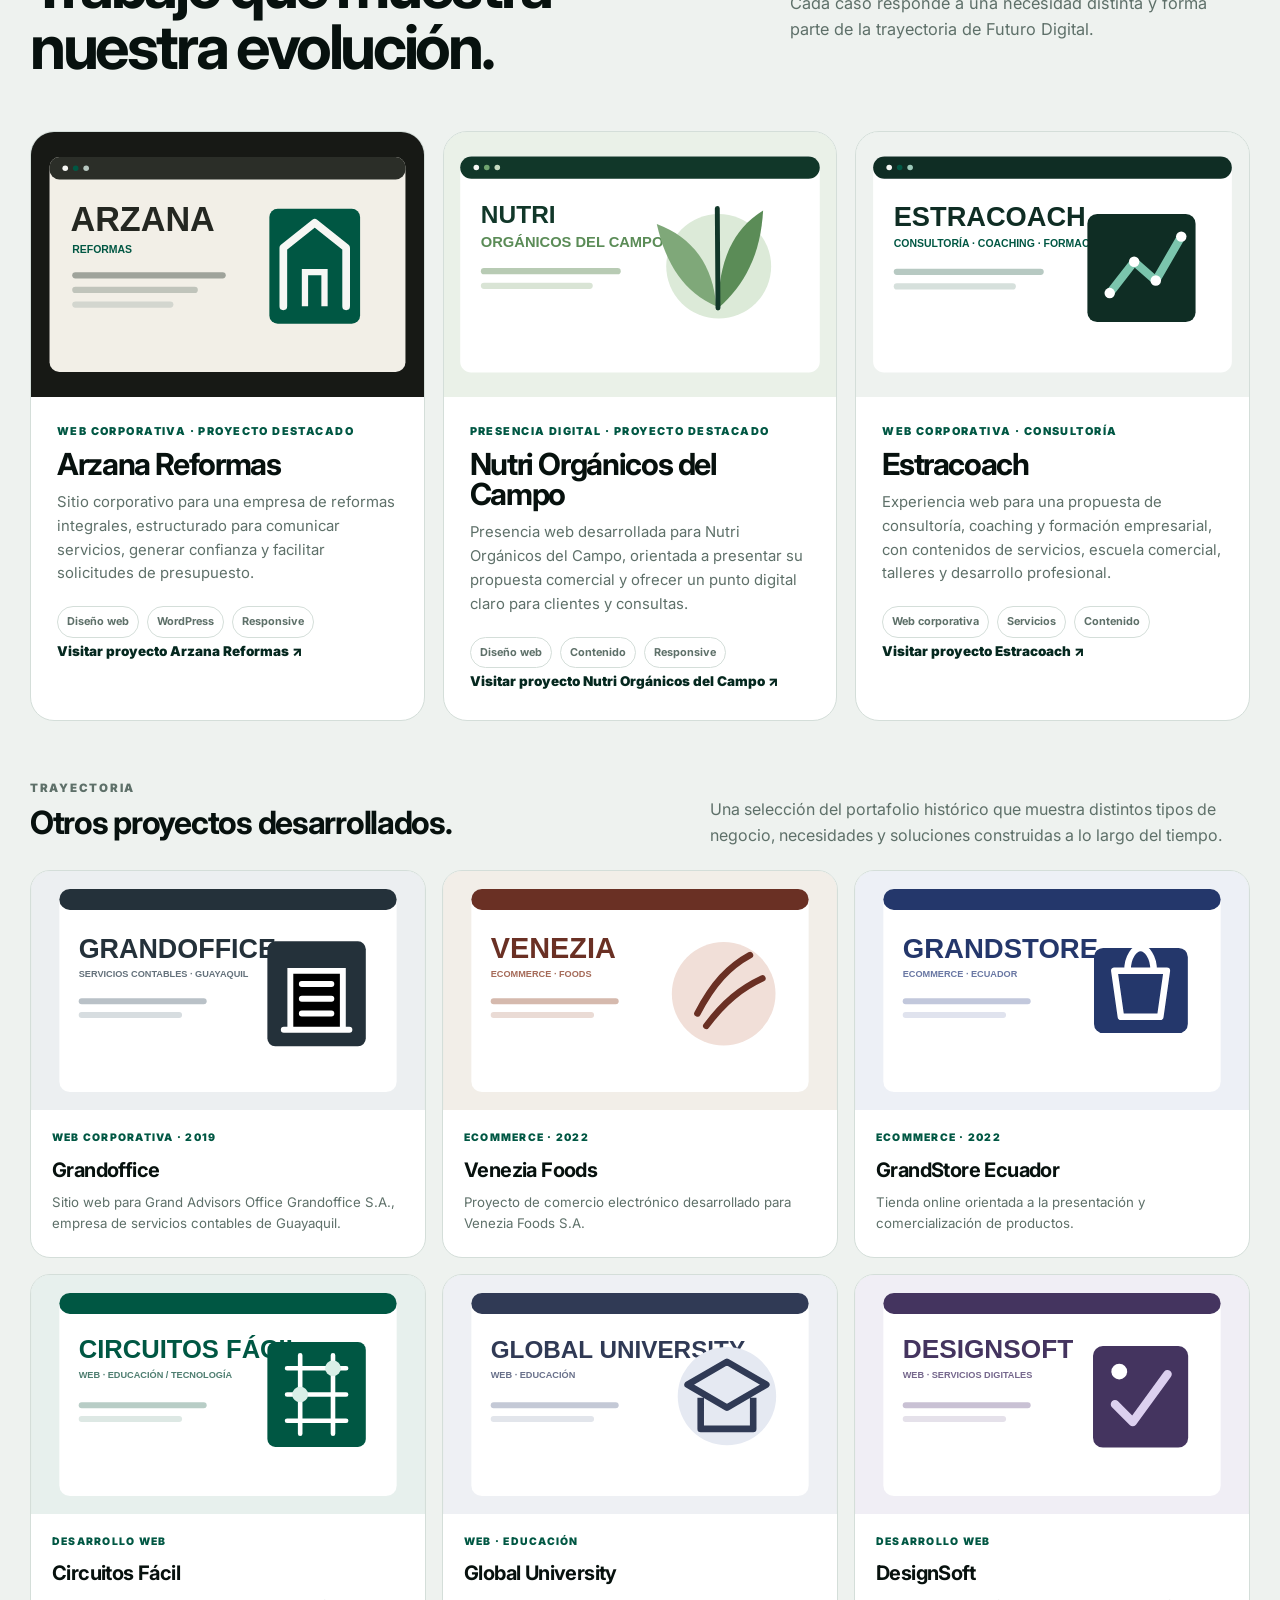
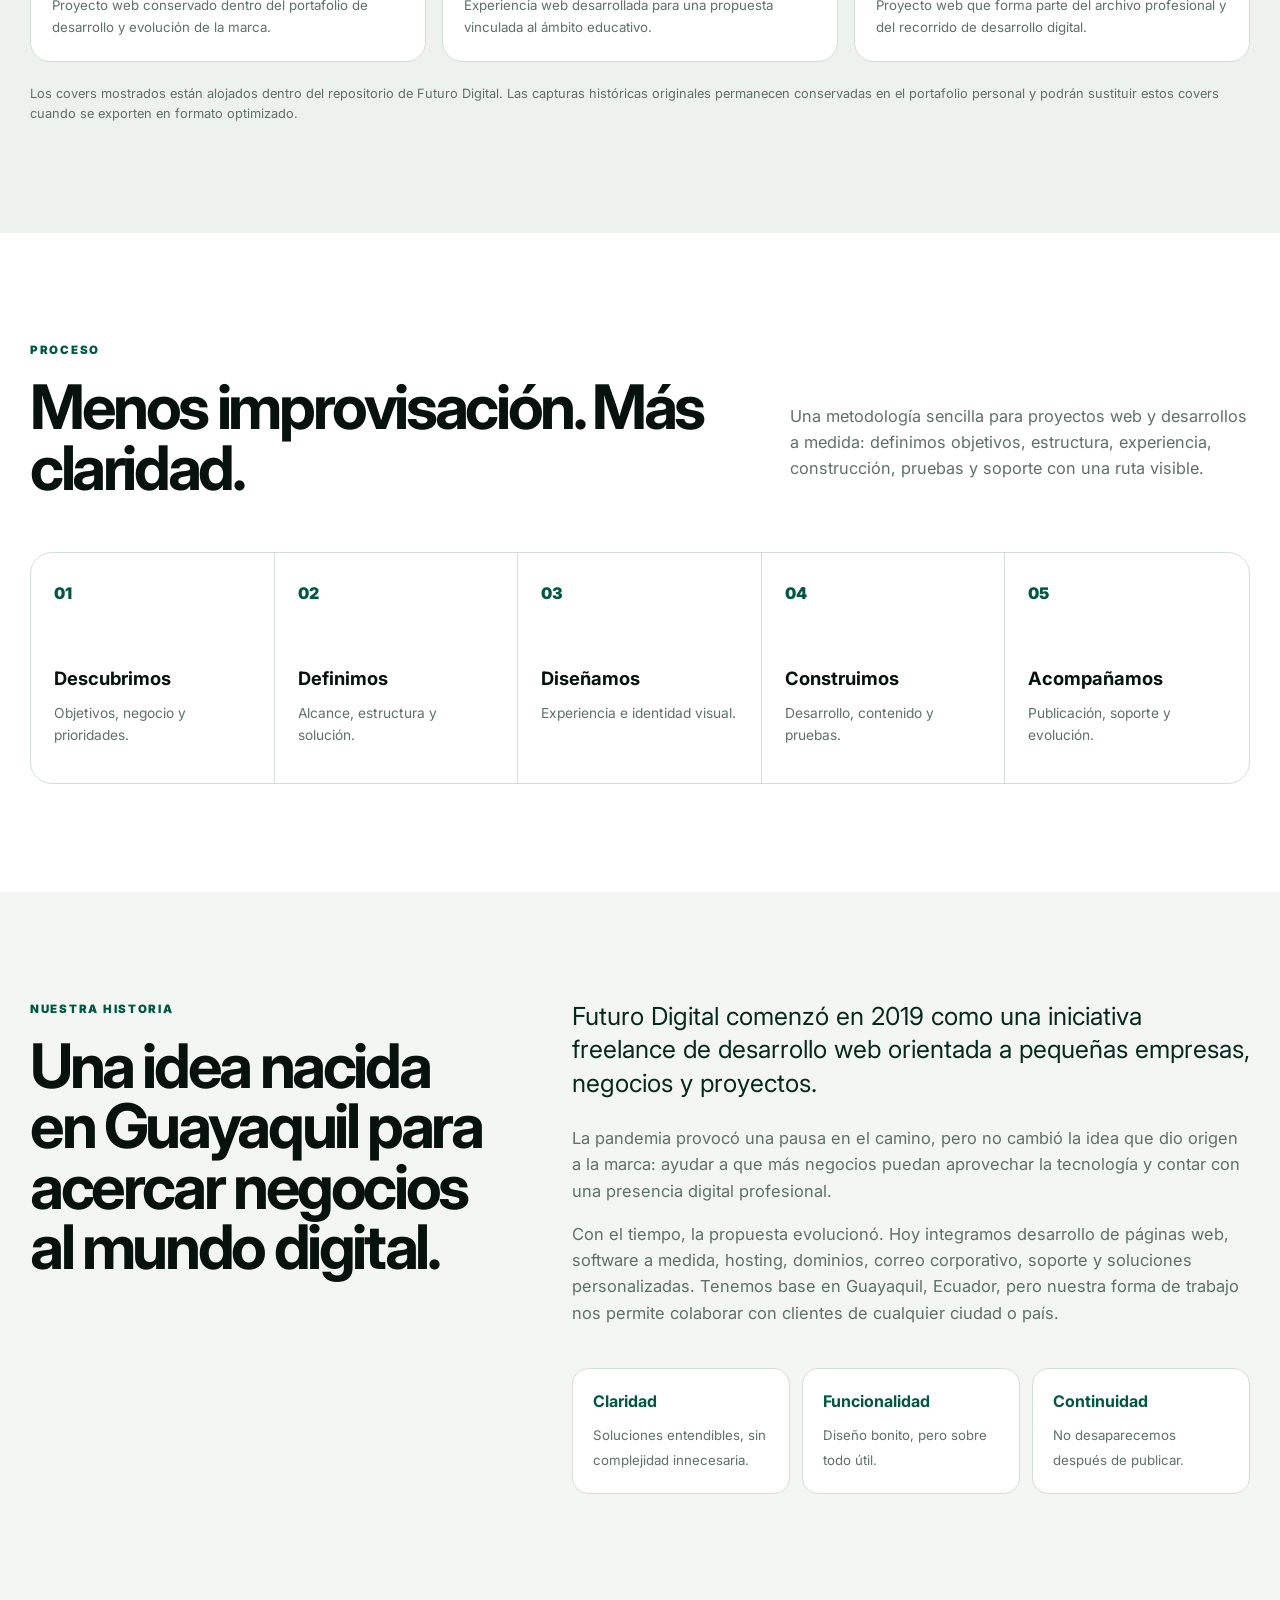
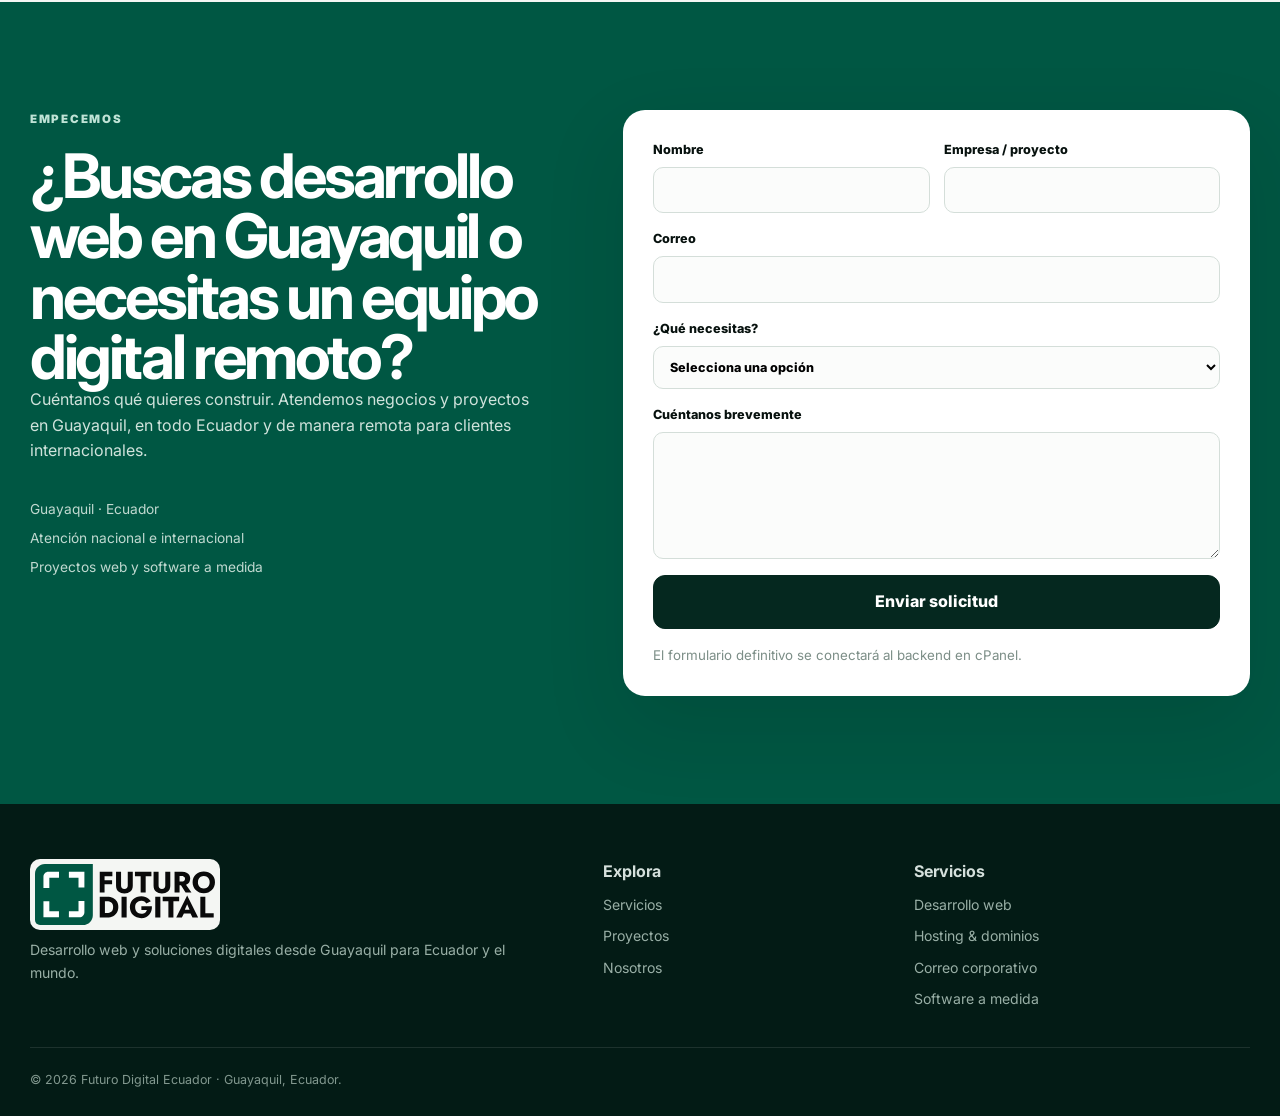
==== commit 0dbcd04a: "Optimiza SEO local e internacional del sitio" ====
--- a/index.html
+++ b/index.html
@@ -1,10 +1,84 @@
 <!doctype html>
-<html lang="es">
+<html lang="es-EC">
 <head>
   <meta charset="utf-8">
   <meta name="viewport" content="width=device-width,initial-scale=1">
-  <meta name="description" content="Futuro Digital Ecuador impulsa negocios y proyectos con desarrollo web, software a medida, hosting, dominios, correo corporativo y soluciones digitales.">
-  <title>Futuro Digital Ecuador | Soluciones digitales que impulsan negocios</title>
+  <title>Desarrollo Web en Guayaquil | Futuro Digital Ecuador</title>
+  <meta name="description" content="Desarrollo web, software a medida, hosting, dominios y correo corporativo desde Guayaquil, Ecuador. Trabajamos con negocios en Ecuador y todo el mundo.">
+  <meta name="robots" content="index,follow,max-image-preview:large,max-snippet:-1,max-video-preview:-1">
+  <meta name="theme-color" content="#005743">
+  <link rel="canonical" href="https://futurodigitalec.com/">
+  <link rel="icon" href="assets/img/logo.svg" type="image/svg+xml">
+  <meta property="og:type" content="website">
+  <meta property="og:locale" content="es_EC">
+  <meta property="og:site_name" content="Futuro Digital Ecuador">
+  <meta property="og:title" content="Desarrollo Web en Guayaquil | Futuro Digital Ecuador">
+  <meta property="og:description" content="Sitios web profesionales, software a medida e infraestructura digital desde Guayaquil para negocios en Ecuador y clientes de cualquier parte del mundo.">
+  <meta property="og:url" content="https://futurodigitalec.com/">
+  <meta property="og:image" content="https://futurodigitalec.com/assets/img/hero-workspace.svg">
+  <meta property="og:image:alt" content="Futuro Digital Ecuador, desarrollo web y soluciones digitales desde Guayaquil">
+  <meta name="twitter:card" content="summary_large_image">
+  <meta name="twitter:title" content="Desarrollo Web en Guayaquil | Futuro Digital Ecuador">
+  <meta name="twitter:description" content="Desarrollo web, software a medida, hosting y soluciones digitales desde Guayaquil para Ecuador y el mundo.">
+  <meta name="twitter:image" content="https://futurodigitalec.com/assets/img/hero-workspace.svg">
+  <script type="application/ld+json">
+  {
+    "@context": "https://schema.org",
+    "@graph": [
+      {
+        "@type": ["Organization", "ProfessionalService"],
+        "@id": "https://futurodigitalec.com/#organization",
+        "name": "Futuro Digital Ecuador",
+        "url": "https://futurodigitalec.com/",
+        "logo": {
+          "@type": "ImageObject",
+          "url": "https://futurodigitalec.com/assets/img/logo.svg"
+        },
+        "foundingDate": "2019",
+        "description": "Estudio digital de Guayaquil, Ecuador, especializado en desarrollo web, software a medida, hosting, dominios, correo corporativo y soporte digital para negocios y proyectos.",
+        "address": {
+          "@type": "PostalAddress",
+          "addressLocality": "Guayaquil",
+          "addressRegion": "Guayas",
+          "addressCountry": "EC"
+        },
+        "areaServed": [
+          {"@type": "City", "name": "Guayaquil"},
+          {"@type": "Country", "name": "Ecuador"},
+          {"@type": "Place", "name": "Worldwide"}
+        ],
+        "knowsAbout": [
+          "Desarrollo web",
+          "Diseño de páginas web",
+          "Software a medida",
+          "Hosting web",
+          "Dominios",
+          "Correo corporativo",
+          "Soporte y mantenimiento web"
+        ],
+        "hasOfferCatalog": {
+          "@type": "OfferCatalog",
+          "name": "Servicios digitales",
+          "itemListElement": [
+            {"@type": "Offer", "itemOffered": {"@type": "Service", "name": "Desarrollo web", "areaServed": "Worldwide"}},
+            {"@type": "Offer", "itemOffered": {"@type": "Service", "name": "Software a medida", "areaServed": "Worldwide"}},
+            {"@type": "Offer", "itemOffered": {"@type": "Service", "name": "Hosting y dominios", "areaServed": "Worldwide"}},
+            {"@type": "Offer", "itemOffered": {"@type": "Service", "name": "Correo corporativo", "areaServed": "Worldwide"}},
+            {"@type": "Offer", "itemOffered": {"@type": "Service", "name": "Soporte y mantenimiento web", "areaServed": "Worldwide"}}
+          ]
+        }
+      },
+      {
+        "@type": "WebSite",
+        "@id": "https://futurodigitalec.com/#website",
+        "url": "https://futurodigitalec.com/",
+        "name": "Futuro Digital Ecuador",
+        "inLanguage": "es-EC",
+        "publisher": {"@id": "https://futurodigitalec.com/#organization"}
+      }
+    ]
+  }
+  </script>
   <link rel="preconnect" href="https://fonts.googleapis.com">
   <link rel="preconnect" href="https://fonts.gstatic.com" crossorigin>
   <link href="https://fonts.googleapis.com/css2?family=Inter:wght@400;500;600;700;800;900&display=swap" rel="stylesheet">
@@ -12,35 +86,35 @@
   <link rel="stylesheet" href="assets/css/portfolio.css">
 </head>
 <body>
-<header class="site-header"><div class="container nav"><a class="brand" href="#inicio" aria-label="Futuro Digital Ecuador"><img alt="Futuro Digital Ecuador" src="assets/img/logo.svg"></a><button class="menu" type="button" aria-expanded="false">Menú</button><nav class="links" aria-label="Navegación principal"><a href="#servicios">Servicios</a><a href="#proyectos">Proyectos</a><a href="#nosotros">Nosotros</a><a href="#contacto">Contacto</a><a class="btn small" href="#contacto">Cotizar proyecto</a></nav></div></header>
+<header class="site-header"><div class="container nav"><a class="brand" href="#inicio" aria-label="Futuro Digital Ecuador"><img alt="Futuro Digital Ecuador, desarrollo web en Guayaquil" src="assets/img/logo.svg"></a><button class="menu" type="button" aria-expanded="false">Menú</button><nav class="links" aria-label="Navegación principal"><a href="#servicios">Servicios</a><a href="#proyectos">Proyectos</a><a href="#nosotros">Nosotros</a><a href="#contacto">Contacto</a><a class="btn small" href="#contacto">Cotizar proyecto</a></nav></div></header>
 <main>
-<section class="hero" id="inicio"><div class="container hero-grid"><div class="hero-copy"><p class="eyebrow">ECUADOR · ESTUDIO DIGITAL · DESDE 2019</p><h1>Impulsamos negocios hacia un <span>mejor futuro digital.</span></h1><p class="lead">Creamos sitios web, soluciones a medida e infraestructura digital para que pequeñas empresas, negocios y proyectos puedan crecer con una presencia digital profesional, útil y sostenible.</p><div class="actions"><a class="btn" href="#contacto">Hablemos de tu proyecto</a><a class="btn secondary" href="#proyectos">Ver proyectos</a></div><div class="hero-proof"><div><strong>2019</strong><span>Inicio de la marca</span></div><div><strong>360°</strong><span>Web + hosting + dominio</span></div><div><strong>EC</strong><span>Acompañamiento local</span></div></div></div><div class="hero-media"><img src="assets/img/hero-workspace.svg" alt="Espacio de trabajo digital" loading="eager"><div class="media-frame frame-one"></div><div class="media-frame frame-two"></div><div class="hero-card"><span>FUTURO DIGITAL</span><strong>No vendemos una web.</strong><p>Construimos capacidad digital.</p></div></div></div></section>
+<section class="hero" id="inicio"><div class="container hero-grid"><div class="hero-copy"><p class="eyebrow">GUAYAQUIL · ECUADOR · PROYECTOS EN TODO EL MUNDO · DESDE 2019</p><h1>Impulsamos negocios hacia un <span>mejor futuro digital.</span></h1><p class="lead">Desde Guayaquil, Ecuador, desarrollamos sitios web profesionales, software a medida e infraestructura digital para negocios y proyectos en Ecuador y cualquier parte del mundo. Creamos soluciones útiles, rápidas, seguras y preparadas para crecer.</p><div class="actions"><a class="btn" href="#contacto">Hablemos de tu proyecto</a><a class="btn secondary" href="#proyectos">Ver proyectos</a></div><div class="hero-proof"><div><strong>2019</strong><span>Inicio de la marca</span></div><div><strong>360°</strong><span>Web + hosting + dominio</span></div><div><strong>Global</strong><span>Trabajo remoto internacional</span></div></div></div><div class="hero-media"><img src="assets/img/hero-workspace.svg" alt="Desarrollo de sitios web y soluciones digitales en Futuro Digital Ecuador" loading="eager"><div class="media-frame frame-one"></div><div class="media-frame frame-two"></div><div class="hero-card"><span>FUTURO DIGITAL</span><strong>No vendemos una web.</strong><p>Construimos capacidad digital.</p></div></div></div></section>
 <section class="manifesto"><div class="container manifesto-grid"><p class="eyebrow light">NUESTRA FORMA DE TRABAJO</p><h2>Diseño que comunica. Tecnología que funciona. Soluciones que acompañan el crecimiento.</h2></div></section>
-<section class="section services" id="servicios"><div class="container"><div class="section-head"><div><p class="eyebrow">CAPACIDADES</p><h2>Todo lo necesario para construir tu presencia digital.</h2></div><p>No se trata solamente de publicar una página. Diseñamos una solución completa, desde la idea y la experiencia visual hasta el dominio, correo corporativo y continuidad técnica.</p></div><div class="service-grid"><article class="service-card featured"><span>01</span><div><h3>Desarrollo web</h3><p>Sitios corporativos, landing pages, catálogos, portafolios y experiencias web adaptadas al objetivo de cada negocio.</p><ul><li>Responsive</li><li>SEO técnico base</li><li>Optimización</li></ul></div></article><article class="service-card"><span>02</span><div><h3>Software a medida</h3><p>Herramientas, automatizaciones, integraciones y soluciones web cuando un sitio convencional no es suficiente.</p></div></article><article class="service-card"><span>03</span><div><h3>Hosting & dominios</h3><p>Infraestructura administrada para mantener tu web, dominio y servicios digitales disponibles y organizados.</p></div></article><article class="service-card"><span>04</span><div><h3>Correo corporativo</h3><p>Direcciones profesionales con tu propio dominio para fortalecer la identidad y credibilidad de tu negocio.</p></div></article><article class="service-card"><span>05</span><div><h3>Soporte & continuidad</h3><p>Mantenimiento, ajustes y acompañamiento para que tu activo digital siga evolucionando después del lanzamiento.</p></div></article></div></div></section>
-<section class="image-story"><div class="container image-story-grid"><div class="image-story-photo"><img src="assets/img/team-collaboration.svg" alt="Colaboración en un proyecto digital" loading="lazy"></div><div class="image-story-copy"><p class="eyebrow">ALIADO DIGITAL</p><h2>La tecnología no debería complicar tu negocio.</h2><p>Futuro Digital nació para acercar herramientas profesionales a negocios y proyectos que necesitan dar el siguiente paso sin tener que convertirse primero en expertos en tecnología.</p><a href="#nosotros">Conoce nuestra historia →</a></div></div></section>
+<section class="section services" id="servicios"><div class="container"><div class="section-head"><div><p class="eyebrow">SERVICIOS DIGITALES</p><h2>Desarrollo web y tecnología para construir una presencia digital sólida.</h2></div><p>Como estudio digital con base en Guayaquil, ayudamos a empresas, emprendimientos y proyectos de Ecuador y del exterior. Diseñamos soluciones completas: desde una página web profesional hasta software a medida, hosting, dominios, correo corporativo y continuidad técnica.</p></div><div class="service-grid"><article class="service-card featured"><span>01</span><div><h3>Desarrollo web</h3><p>Diseño y desarrollo de páginas web corporativas, landing pages, catálogos, portafolios y experiencias web responsive orientadas a resultados.</p><ul><li>Responsive</li><li>SEO técnico base</li><li>Optimización</li></ul></div></article><article class="service-card"><span>02</span><div><h3>Software a medida</h3><p>Aplicaciones web, herramientas, automatizaciones, integraciones y desarrollos personalizados para procesos que requieren una solución propia.</p></div></article><article class="service-card"><span>03</span><div><h3>Hosting & dominios</h3><p>Hosting web, registro y gestión de dominios e infraestructura administrada para mantener tus servicios digitales disponibles y organizados.</p></div></article><article class="service-card"><span>04</span><div><h3>Correo corporativo</h3><p>Correos empresariales con dominio propio para reforzar la identidad, confianza y profesionalismo de tu negocio.</p></div></article><article class="service-card"><span>05</span><div><h3>Soporte & continuidad</h3><p>Mantenimiento web, mejoras, ajustes técnicos y acompañamiento para que tu activo digital siga evolucionando después del lanzamiento.</p></div></article></div></div></section>
+<section class="image-story"><div class="container image-story-grid"><div class="image-story-photo"><img src="assets/img/team-collaboration.svg" alt="Equipo colaborando en diseño, desarrollo web y soluciones digitales" loading="lazy"></div><div class="image-story-copy"><p class="eyebrow">DESDE GUAYAQUIL HACIA EL MUNDO</p><h2>Tu ubicación no limita lo que podemos construir juntos.</h2><p>Trabajamos desde Guayaquil con empresas y proyectos locales, nacionales e internacionales. La planificación, diseño, desarrollo, revisiones y soporte pueden gestionarse de manera remota, con comunicación clara durante todo el proyecto.</p><a href="#contacto">Cuéntanos dónde está tu proyecto →</a></div></div></section>
 <section class="section projects-section" id="proyectos">
   <div class="container">
-    <div class="section-head project-head"><div><p class="eyebrow">PROYECTOS REALIZADOS</p><h2>Trabajo que muestra nuestra evolución.</h2></div><p>Desde sitios corporativos hasta comercio electrónico y soluciones digitales. Cada proyecto responde a una necesidad distinta y forma parte de la trayectoria de Futuro Digital.</p></div>
+    <div class="section-head project-head"><div><p class="eyebrow">PROYECTOS REALIZADOS</p><h2>Trabajo que muestra nuestra evolución.</h2></div><p>Proyectos de diseño y desarrollo web, comercio electrónico y soluciones digitales para diferentes sectores. Cada caso responde a una necesidad distinta y forma parte de la trayectoria de Futuro Digital.</p></div>
     <div class="featured-projects">
-      <article class="featured-project"><div class="featured-project-media"><img src="assets/img/projects/arzana.svg" alt="Presentación visual del proyecto Arzana Reformas" loading="lazy"></div><div class="featured-project-copy"><span class="project-kicker">WEB CORPORATIVA · PROYECTO DESTACADO</span><h3>Arzana Reformas</h3><p>Sitio corporativo para una empresa de reformas integrales, estructurado para comunicar servicios, generar confianza y facilitar solicitudes de presupuesto.</p><div class="project-proof"><b>Diseño web</b><b>WordPress</b><b>Responsive</b></div><a class="project-link" href="https://arzanareformas.com/" target="_blank" rel="noopener noreferrer">Visitar proyecto ↗</a></div></article>
-      <article class="featured-project"><div class="featured-project-media"><img src="assets/img/projects/nutri-organicos.svg" alt="Presentación visual del proyecto Nutri Orgánicos del Campo" loading="lazy"></div><div class="featured-project-copy"><span class="project-kicker">PRESENCIA DIGITAL · PROYECTO DESTACADO</span><h3>Nutri Orgánicos del Campo</h3><p>Presencia web desarrollada para Nutri Orgánicos del Campo, orientada a presentar su propuesta comercial y ofrecer un punto digital claro para clientes y consultas.</p><div class="project-proof"><b>Diseño web</b><b>Contenido</b><b>Responsive</b></div><a class="project-link" href="https://nutri-organicosdelcampo.com/" target="_blank" rel="noopener noreferrer">Visitar proyecto ↗</a></div></article>
-      <article class="featured-project"><div class="featured-project-media"><img src="assets/img/projects/estracoach.svg" alt="Presentación visual del proyecto Estracoach" loading="lazy"></div><div class="featured-project-copy"><span class="project-kicker">WEB CORPORATIVA · CONSULTORÍA</span><h3>Estracoach</h3><p>Experiencia web para una propuesta de consultoría, coaching y formación empresarial, con contenidos de servicios, escuela comercial, talleres y desarrollo profesional.</p><div class="project-proof"><b>Web corporativa</b><b>Servicios</b><b>Contenido</b></div><a class="project-link" href="https://estracoach.com/" target="_blank" rel="noopener noreferrer">Visitar proyecto ↗</a></div></article>
+      <article class="featured-project"><div class="featured-project-media"><img src="assets/img/projects/arzana.svg" alt="Proyecto de diseño web para Arzana Reformas" loading="lazy"></div><div class="featured-project-copy"><span class="project-kicker">WEB CORPORATIVA · PROYECTO DESTACADO</span><h3>Arzana Reformas</h3><p>Sitio corporativo para una empresa de reformas integrales, estructurado para comunicar servicios, generar confianza y facilitar solicitudes de presupuesto.</p><div class="project-proof"><b>Diseño web</b><b>WordPress</b><b>Responsive</b></div><a class="project-link" href="https://arzanareformas.com/" target="_blank" rel="noopener noreferrer">Visitar proyecto Arzana Reformas ↗</a></div></article>
+      <article class="featured-project"><div class="featured-project-media"><img src="assets/img/projects/nutri-organicos.svg" alt="Proyecto web de Nutri Orgánicos del Campo" loading="lazy"></div><div class="featured-project-copy"><span class="project-kicker">PRESENCIA DIGITAL · PROYECTO DESTACADO</span><h3>Nutri Orgánicos del Campo</h3><p>Presencia web desarrollada para Nutri Orgánicos del Campo, orientada a presentar su propuesta comercial y ofrecer un punto digital claro para clientes y consultas.</p><div class="project-proof"><b>Diseño web</b><b>Contenido</b><b>Responsive</b></div><a class="project-link" href="https://nutri-organicosdelcampo.com/" target="_blank" rel="noopener noreferrer">Visitar proyecto Nutri Orgánicos del Campo ↗</a></div></article>
+      <article class="featured-project"><div class="featured-project-media"><img src="assets/img/projects/estracoach.svg" alt="Proyecto de sitio web corporativo Estracoach" loading="lazy"></div><div class="featured-project-copy"><span class="project-kicker">WEB CORPORATIVA · CONSULTORÍA</span><h3>Estracoach</h3><p>Experiencia web para una propuesta de consultoría, coaching y formación empresarial, con contenidos de servicios, escuela comercial, talleres y desarrollo profesional.</p><div class="project-proof"><b>Web corporativa</b><b>Servicios</b><b>Contenido</b></div><a class="project-link" href="https://estracoach.com/" target="_blank" rel="noopener noreferrer">Visitar proyecto Estracoach ↗</a></div></article>
     </div>
     <div class="trajectory-head"><div><p class="eyebrow">TRAYECTORIA</p><h3>Otros proyectos desarrollados.</h3></div><p>Una selección del portafolio histórico que muestra distintos tipos de negocio, necesidades y soluciones construidas a lo largo del tiempo.</p></div>
     <div class="portfolio-track">
-      <article class="portfolio-card"><div class="portfolio-card-media"><img src="assets/img/projects/grandoffice.svg" alt="Grandoffice" loading="lazy"></div><div class="portfolio-card-copy"><span>WEB CORPORATIVA · 2019</span><h4>Grandoffice</h4><p>Sitio web para Grand Advisors Office Grandoffice S.A., empresa de servicios contables de Guayaquil.</p></div></article>
-      <article class="portfolio-card"><div class="portfolio-card-media"><img src="assets/img/projects/venezia.svg" alt="Venezia Foods" loading="lazy"></div><div class="portfolio-card-copy"><span>ECOMMERCE · 2022</span><h4>Venezia Foods</h4><p>Proyecto de comercio electrónico desarrollado para Venezia Foods S.A.</p></div></article>
-      <article class="portfolio-card"><div class="portfolio-card-media"><img src="assets/img/projects/grandstore.svg" alt="GrandStore Ecuador" loading="lazy"></div><div class="portfolio-card-copy"><span>ECOMMERCE · 2022</span><h4>GrandStore Ecuador</h4><p>Tienda online orientada a la presentación y comercialización de productos.</p></div></article>
-      <article class="portfolio-card"><div class="portfolio-card-media"><img src="assets/img/projects/circuitos-facil.svg" alt="Circuitos Fácil" loading="lazy"></div><div class="portfolio-card-copy"><span>DESARROLLO WEB</span><h4>Circuitos Fácil</h4><p>Proyecto web conservado dentro del portafolio de desarrollo y evolución de la marca.</p></div></article>
-      <article class="portfolio-card"><div class="portfolio-card-media"><img src="assets/img/projects/global-university.svg" alt="Global University" loading="lazy"></div><div class="portfolio-card-copy"><span>WEB · EDUCACIÓN</span><h4>Global University</h4><p>Experiencia web desarrollada para una propuesta vinculada al ámbito educativo.</p></div></article>
-      <article class="portfolio-card"><div class="portfolio-card-media"><img src="assets/img/projects/designsoft.svg" alt="DesignSoft" loading="lazy"></div><div class="portfolio-card-copy"><span>DESARROLLO WEB</span><h4>DesignSoft</h4><p>Proyecto web que forma parte del archivo profesional y del recorrido de desarrollo digital.</p></div></article>
+      <article class="portfolio-card"><div class="portfolio-card-media"><img src="assets/img/projects/grandoffice.svg" alt="Proyecto web corporativo Grandoffice en Guayaquil" loading="lazy"></div><div class="portfolio-card-copy"><span>WEB CORPORATIVA · 2019</span><h4>Grandoffice</h4><p>Sitio web para Grand Advisors Office Grandoffice S.A., empresa de servicios contables de Guayaquil.</p></div></article>
+      <article class="portfolio-card"><div class="portfolio-card-media"><img src="assets/img/projects/venezia.svg" alt="Proyecto ecommerce Venezia Foods" loading="lazy"></div><div class="portfolio-card-copy"><span>ECOMMERCE · 2022</span><h4>Venezia Foods</h4><p>Proyecto de comercio electrónico desarrollado para Venezia Foods S.A.</p></div></article>
+      <article class="portfolio-card"><div class="portfolio-card-media"><img src="assets/img/projects/grandstore.svg" alt="Proyecto de tienda online GrandStore Ecuador" loading="lazy"></div><div class="portfolio-card-copy"><span>ECOMMERCE · 2022</span><h4>GrandStore Ecuador</h4><p>Tienda online orientada a la presentación y comercialización de productos.</p></div></article>
+      <article class="portfolio-card"><div class="portfolio-card-media"><img src="assets/img/projects/circuitos-facil.svg" alt="Proyecto de desarrollo web Circuitos Fácil" loading="lazy"></div><div class="portfolio-card-copy"><span>DESARROLLO WEB</span><h4>Circuitos Fácil</h4><p>Proyecto web conservado dentro del portafolio de desarrollo y evolución de la marca.</p></div></article>
+      <article class="portfolio-card"><div class="portfolio-card-media"><img src="assets/img/projects/global-university.svg" alt="Proyecto web educativo Global University" loading="lazy"></div><div class="portfolio-card-copy"><span>WEB · EDUCACIÓN</span><h4>Global University</h4><p>Experiencia web desarrollada para una propuesta vinculada al ámbito educativo.</p></div></article>
+      <article class="portfolio-card"><div class="portfolio-card-media"><img src="assets/img/projects/designsoft.svg" alt="Proyecto de desarrollo web DesignSoft" loading="lazy"></div><div class="portfolio-card-copy"><span>DESARROLLO WEB</span><h4>DesignSoft</h4><p>Proyecto web que forma parte del archivo profesional y del recorrido de desarrollo digital.</p></div></article>
     </div>
     <p class="portfolio-note">Los covers mostrados están alojados dentro del repositorio de Futuro Digital. Las capturas históricas originales permanecen conservadas en el portafolio personal y podrán sustituir estos covers cuando se exporten en formato optimizado.</p>
   </div>
 </section>
-<section class="section process-section"><div class="container"><div class="section-head"><div><p class="eyebrow">PROCESO</p><h2>Menos improvisación. Más claridad.</h2></div><p>Una metodología sencilla para que cada decisión tenga un propósito y el proyecto avance con una ruta visible.</p></div><ol class="process"><li><span>01</span><strong>Descubrimos</strong><p>Objetivos, negocio y prioridades.</p></li><li><span>02</span><strong>Definimos</strong><p>Alcance, estructura y solución.</p></li><li><span>03</span><strong>Diseñamos</strong><p>Experiencia e identidad visual.</p></li><li><span>04</span><strong>Construimos</strong><p>Desarrollo, contenido y pruebas.</p></li><li><span>05</span><strong>Acompañamos</strong><p>Publicación, soporte y evolución.</p></li></ol></div></section>
-<section class="section about" id="nosotros"><div class="container about-grid"><div class="about-sticky"><p class="eyebrow">NUESTRA HISTORIA</p><h2>Una idea nacida en 2019 para acercar negocios al mundo digital.</h2></div><div class="about-copy"><p class="large">Futuro Digital comenzó en 2019 como una iniciativa freelance orientada a desarrollar sitios web para pequeñas empresas, negocios y proyectos.</p><p>La pandemia provocó una pausa en el camino, pero no cambió la idea que dio origen a la marca: ayudar a que más negocios puedan aprovechar la tecnología y contar con una presencia digital profesional.</p><p>Con el tiempo, la propuesta evolucionó. Hoy no pensamos únicamente en sitios web: integramos desarrollo, hosting, dominios, correo corporativo, soporte y soluciones a medida para convertirnos en un aliado digital de largo plazo.</p><div class="principles"><div><strong>Claridad</strong><span>Soluciones entendibles, sin complejidad innecesaria.</span></div><div><strong>Funcionalidad</strong><span>Diseño bonito, pero sobre todo útil.</span></div><div><strong>Continuidad</strong><span>No desaparecemos después de publicar.</span></div></div></div></div></section>
-<section class="contact" id="contacto"><div class="container contact-grid"><div><p class="eyebrow light">EMPECEMOS</p><h2>Cuéntanos qué quieres construir.</h2><p>Déjanos los datos básicos de tu proyecto. Esta demo todavía no envía información; en producción se conectará de forma segura desde el hosting.</p><div class="contact-meta"><span>Guayaquil · Ecuador</span><span>Atención a negocios y proyectos</span></div></div><form id="demo-form" novalidate><div class="field-row"><label>Nombre<input name="name" autocomplete="name" required></label><label>Empresa / proyecto<input name="company"></label></div><label>Correo<input type="email" name="email" autocomplete="email" required></label><label>¿Qué necesitas?<select name="service" required><option value="">Selecciona una opción</option><option>Desarrollo web</option><option>Software a medida</option><option>Hosting / dominio / correo</option><option>Soporte</option><option>Otro</option></select></label><label>Cuéntanos brevemente<textarea name="message" rows="5" required></textarea></label><button class="btn dark" type="submit">Enviar solicitud</button><small id="form-note">El formulario definitivo se conectará al backend en cPanel.</small></form></div></section>
+<section class="section process-section"><div class="container"><div class="section-head"><div><p class="eyebrow">PROCESO</p><h2>Menos improvisación. Más claridad.</h2></div><p>Una metodología sencilla para proyectos web y desarrollos a medida: definimos objetivos, estructura, experiencia, construcción, pruebas y soporte con una ruta visible.</p></div><ol class="process"><li><span>01</span><strong>Descubrimos</strong><p>Objetivos, negocio y prioridades.</p></li><li><span>02</span><strong>Definimos</strong><p>Alcance, estructura y solución.</p></li><li><span>03</span><strong>Diseñamos</strong><p>Experiencia e identidad visual.</p></li><li><span>04</span><strong>Construimos</strong><p>Desarrollo, contenido y pruebas.</p></li><li><span>05</span><strong>Acompañamos</strong><p>Publicación, soporte y evolución.</p></li></ol></div></section>
+<section class="section about" id="nosotros"><div class="container about-grid"><div class="about-sticky"><p class="eyebrow">NUESTRA HISTORIA</p><h2>Una idea nacida en Guayaquil para acercar negocios al mundo digital.</h2></div><div class="about-copy"><p class="large">Futuro Digital comenzó en 2019 como una iniciativa freelance de desarrollo web orientada a pequeñas empresas, negocios y proyectos.</p><p>La pandemia provocó una pausa en el camino, pero no cambió la idea que dio origen a la marca: ayudar a que más negocios puedan aprovechar la tecnología y contar con una presencia digital profesional.</p><p>Con el tiempo, la propuesta evolucionó. Hoy integramos desarrollo de páginas web, software a medida, hosting, dominios, correo corporativo, soporte y soluciones personalizadas. Tenemos base en Guayaquil, Ecuador, pero nuestra forma de trabajo nos permite colaborar con clientes de cualquier ciudad o país.</p><div class="principles"><div><strong>Claridad</strong><span>Soluciones entendibles, sin complejidad innecesaria.</span></div><div><strong>Funcionalidad</strong><span>Diseño bonito, pero sobre todo útil.</span></div><div><strong>Continuidad</strong><span>No desaparecemos después de publicar.</span></div></div></div></div></section>
+<section class="contact" id="contacto"><div class="container contact-grid"><div><p class="eyebrow light">EMPECEMOS</p><h2>¿Buscas desarrollo web en Guayaquil o necesitas un equipo digital remoto?</h2><p>Cuéntanos qué quieres construir. Atendemos negocios y proyectos en Guayaquil, en todo Ecuador y de manera remota para clientes internacionales.</p><div class="contact-meta"><span>Guayaquil · Ecuador</span><span>Atención nacional e internacional</span><span>Proyectos web y software a medida</span></div></div><form id="demo-form" novalidate><div class="field-row"><label>Nombre<input name="name" autocomplete="name" required></label><label>Empresa / proyecto<input name="company"></label></div><label>Correo<input type="email" name="email" autocomplete="email" required></label><label>¿Qué necesitas?<select name="service" required><option value="">Selecciona una opción</option><option>Desarrollo web</option><option>Software a medida</option><option>Hosting / dominio / correo</option><option>Soporte</option><option>Otro</option></select></label><label>Cuéntanos brevemente<textarea name="message" rows="5" required></textarea></label><button class="btn dark" type="submit">Enviar solicitud</button><small id="form-note">El formulario definitivo se conectará al backend en cPanel.</small></form></div></section>
 </main>
-<footer><div class="container footer-grid"><div class="footer-brand"><img alt="Futuro Digital Ecuador" src="assets/img/logo.svg"><p>Soluciones digitales para negocios que quieren avanzar.</p></div><div><strong>Explora</strong><a href="#servicios">Servicios</a><a href="#proyectos">Proyectos</a><a href="#nosotros">Nosotros</a></div><div><strong>Servicios</strong><span>Desarrollo web</span><span>Hosting & dominios</span><span>Correo corporativo</span><span>Software a medida</span></div></div><div class="container footer-bottom">© <span id="year"></span> Futuro Digital Ecuador.</div></footer>
+<footer><div class="container footer-grid"><div class="footer-brand"><img alt="Futuro Digital Ecuador" src="assets/img/logo.svg"><p>Desarrollo web y soluciones digitales desde Guayaquil para Ecuador y el mundo.</p></div><div><strong>Explora</strong><a href="#servicios">Servicios</a><a href="#proyectos">Proyectos</a><a href="#nosotros">Nosotros</a></div><div><strong>Servicios</strong><span>Desarrollo web</span><span>Hosting & dominios</span><span>Correo corporativo</span><span>Software a medida</span></div></div><div class="container footer-bottom">© <span id="year"></span> Futuro Digital Ecuador · Guayaquil, Ecuador.</div></footer>
 <script src="assets/js/main.js"></script></body></html>
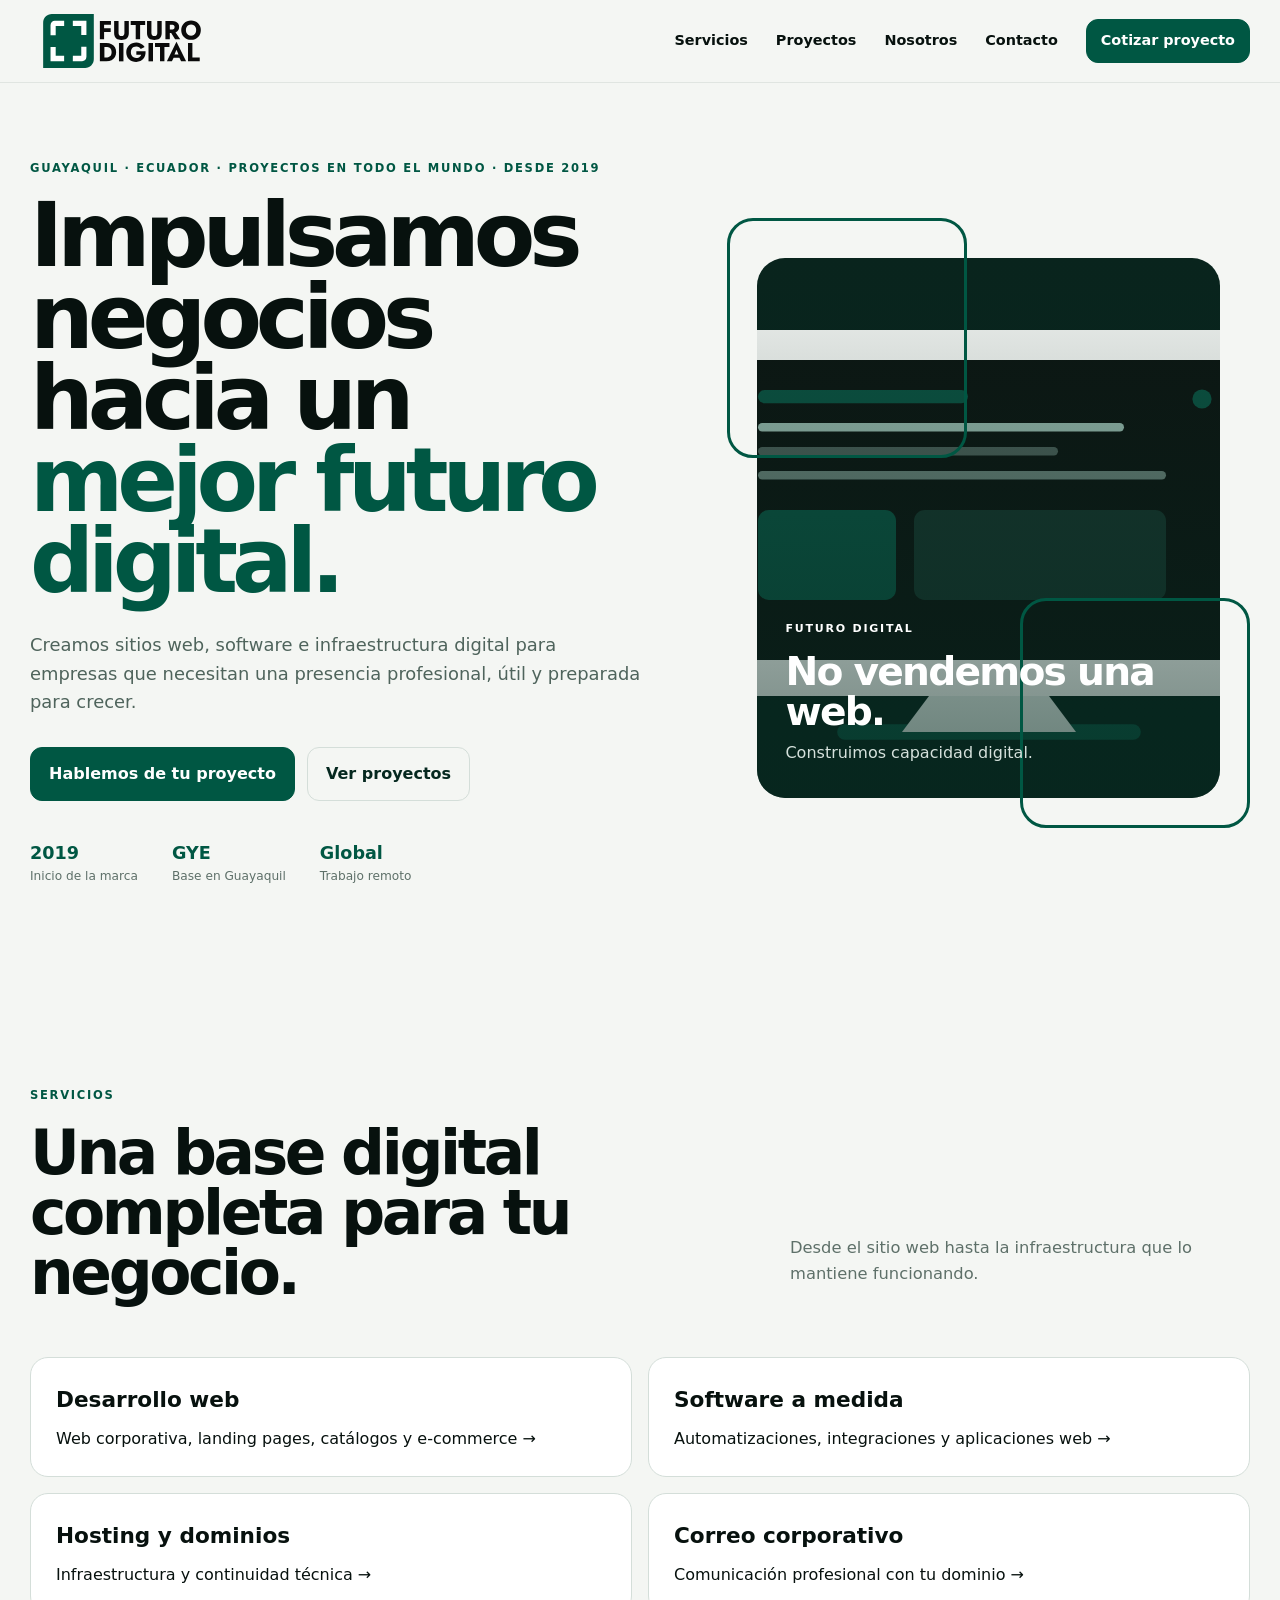
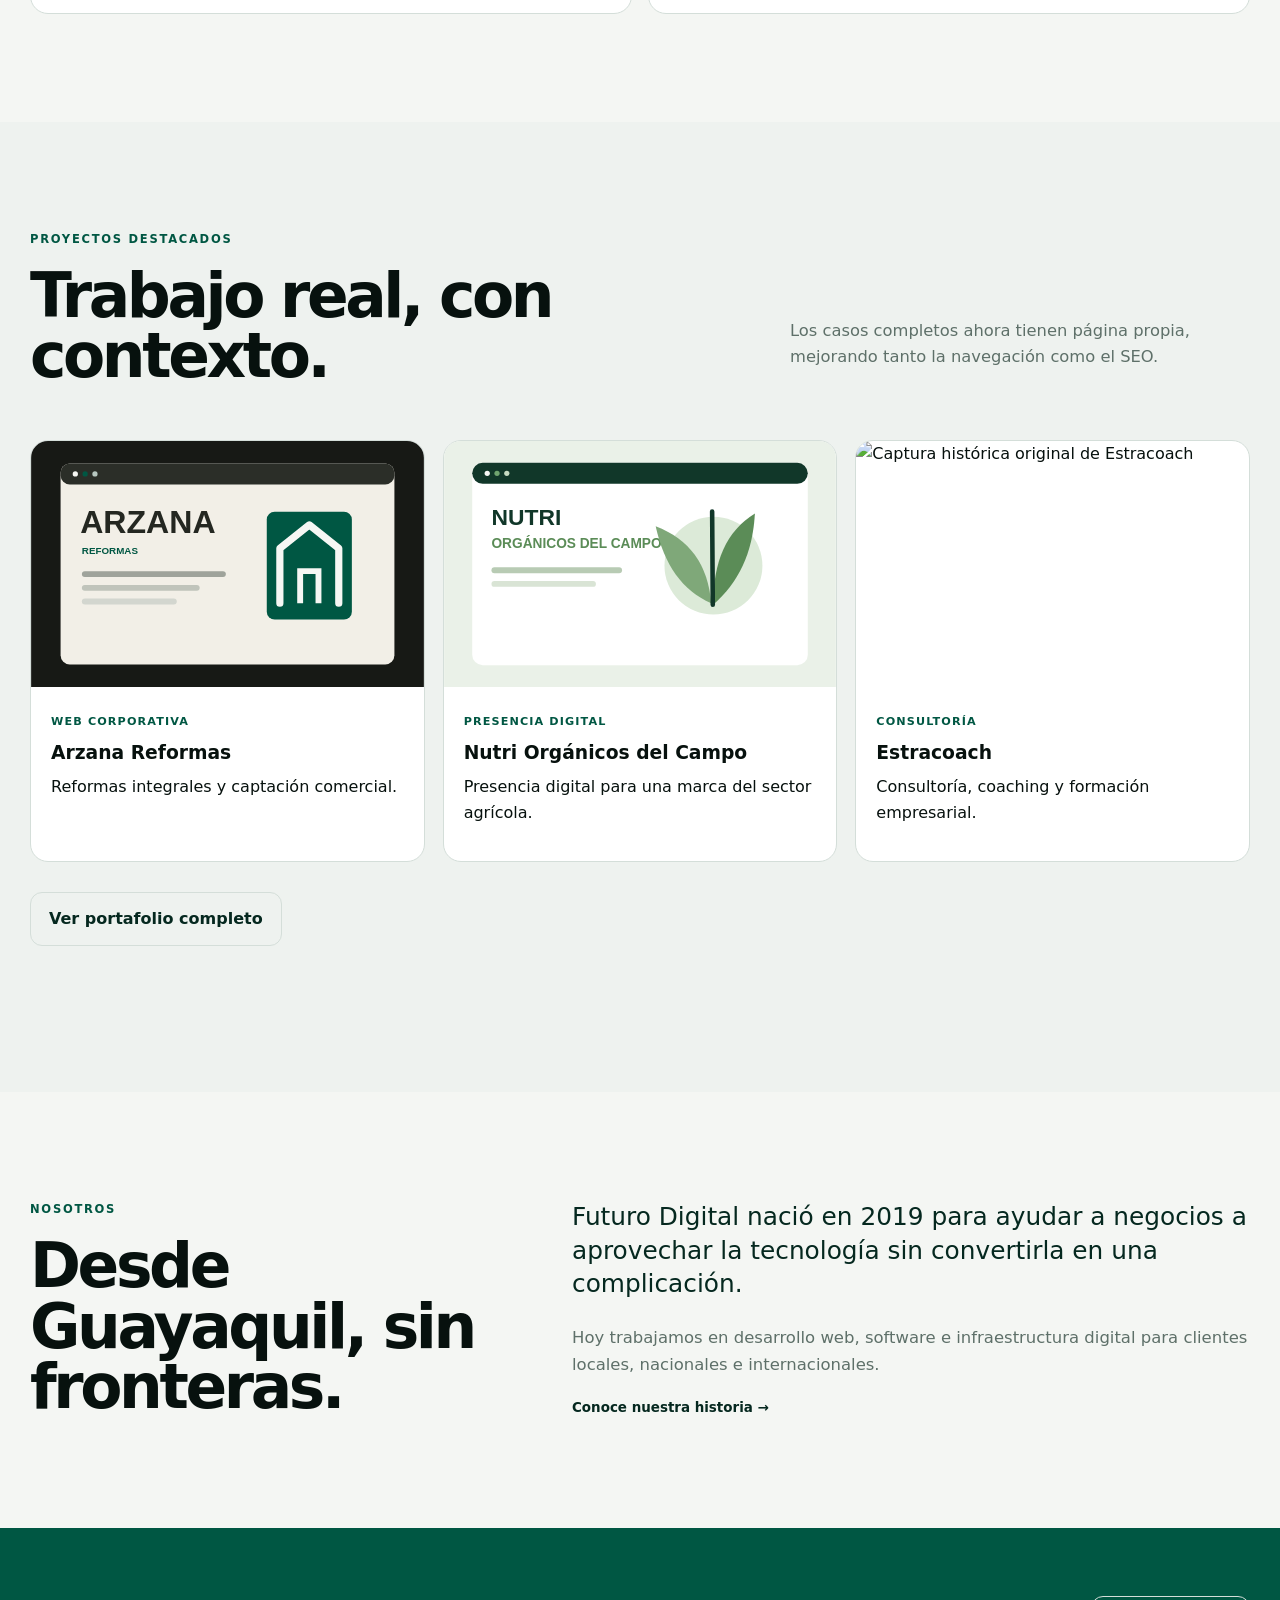
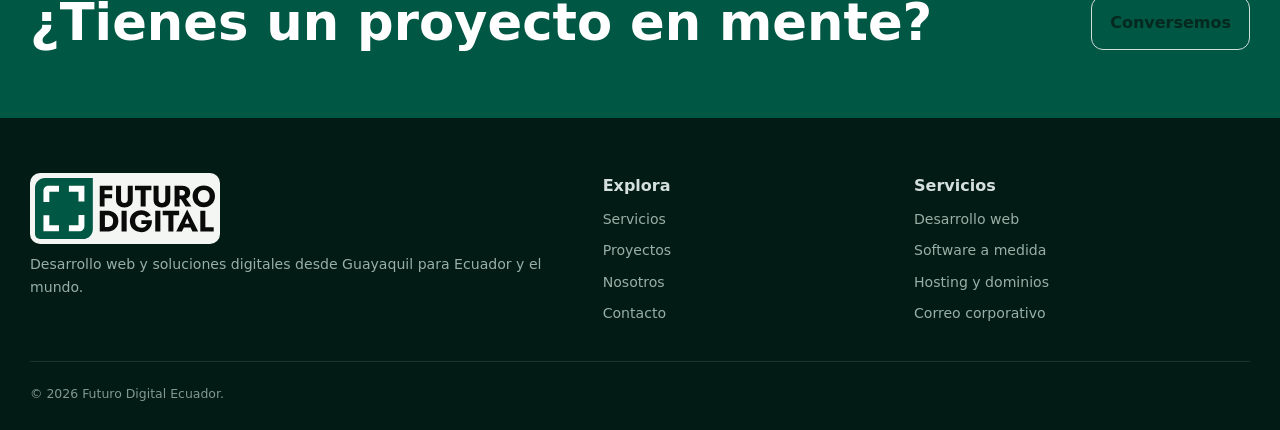
==== commit 625874c2: "Convierte el sitio en multipágina y recupera portafolio histórico" ====
--- a/index.html
+++ b/index.html
@@ -1,120 +1 @@
-<!doctype html>
-<html lang="es-EC">
-<head>
-  <meta charset="utf-8">
-  <meta name="viewport" content="width=device-width,initial-scale=1">
-  <title>Desarrollo Web en Guayaquil | Futuro Digital Ecuador</title>
-  <meta name="description" content="Desarrollo web, software a medida, hosting, dominios y correo corporativo desde Guayaquil, Ecuador. Trabajamos con negocios en Ecuador y todo el mundo.">
-  <meta name="robots" content="index,follow,max-image-preview:large,max-snippet:-1,max-video-preview:-1">
-  <meta name="theme-color" content="#005743">
-  <link rel="canonical" href="https://futurodigitalec.com/">
-  <link rel="icon" href="assets/img/logo.svg" type="image/svg+xml">
-  <meta property="og:type" content="website">
-  <meta property="og:locale" content="es_EC">
-  <meta property="og:site_name" content="Futuro Digital Ecuador">
-  <meta property="og:title" content="Desarrollo Web en Guayaquil | Futuro Digital Ecuador">
-  <meta property="og:description" content="Sitios web profesionales, software a medida e infraestructura digital desde Guayaquil para negocios en Ecuador y clientes de cualquier parte del mundo.">
-  <meta property="og:url" content="https://futurodigitalec.com/">
-  <meta property="og:image" content="https://futurodigitalec.com/assets/img/hero-workspace.svg">
-  <meta property="og:image:alt" content="Futuro Digital Ecuador, desarrollo web y soluciones digitales desde Guayaquil">
-  <meta name="twitter:card" content="summary_large_image">
-  <meta name="twitter:title" content="Desarrollo Web en Guayaquil | Futuro Digital Ecuador">
-  <meta name="twitter:description" content="Desarrollo web, software a medida, hosting y soluciones digitales desde Guayaquil para Ecuador y el mundo.">
-  <meta name="twitter:image" content="https://futurodigitalec.com/assets/img/hero-workspace.svg">
-  <script type="application/ld+json">
-  {
-    "@context": "https://schema.org",
-    "@graph": [
-      {
-        "@type": ["Organization", "ProfessionalService"],
-        "@id": "https://futurodigitalec.com/#organization",
-        "name": "Futuro Digital Ecuador",
-        "url": "https://futurodigitalec.com/",
-        "logo": {
-          "@type": "ImageObject",
-          "url": "https://futurodigitalec.com/assets/img/logo.svg"
-        },
-        "foundingDate": "2019",
-        "description": "Estudio digital de Guayaquil, Ecuador, especializado en desarrollo web, software a medida, hosting, dominios, correo corporativo y soporte digital para negocios y proyectos.",
-        "address": {
-          "@type": "PostalAddress",
-          "addressLocality": "Guayaquil",
-          "addressRegion": "Guayas",
-          "addressCountry": "EC"
-        },
-        "areaServed": [
-          {"@type": "City", "name": "Guayaquil"},
-          {"@type": "Country", "name": "Ecuador"},
-          {"@type": "Place", "name": "Worldwide"}
-        ],
-        "knowsAbout": [
-          "Desarrollo web",
-          "Diseño de páginas web",
-          "Software a medida",
-          "Hosting web",
-          "Dominios",
-          "Correo corporativo",
-          "Soporte y mantenimiento web"
-        ],
-        "hasOfferCatalog": {
-          "@type": "OfferCatalog",
-          "name": "Servicios digitales",
-          "itemListElement": [
-            {"@type": "Offer", "itemOffered": {"@type": "Service", "name": "Desarrollo web", "areaServed": "Worldwide"}},
-            {"@type": "Offer", "itemOffered": {"@type": "Service", "name": "Software a medida", "areaServed": "Worldwide"}},
-            {"@type": "Offer", "itemOffered": {"@type": "Service", "name": "Hosting y dominios", "areaServed": "Worldwide"}},
-            {"@type": "Offer", "itemOffered": {"@type": "Service", "name": "Correo corporativo", "areaServed": "Worldwide"}},
-            {"@type": "Offer", "itemOffered": {"@type": "Service", "name": "Soporte y mantenimiento web", "areaServed": "Worldwide"}}
-          ]
-        }
-      },
-      {
-        "@type": "WebSite",
-        "@id": "https://futurodigitalec.com/#website",
-        "url": "https://futurodigitalec.com/",
-        "name": "Futuro Digital Ecuador",
-        "inLanguage": "es-EC",
-        "publisher": {"@id": "https://futurodigitalec.com/#organization"}
-      }
-    ]
-  }
-  </script>
-  <link rel="preconnect" href="https://fonts.googleapis.com">
-  <link rel="preconnect" href="https://fonts.gstatic.com" crossorigin>
-  <link href="https://fonts.googleapis.com/css2?family=Inter:wght@400;500;600;700;800;900&display=swap" rel="stylesheet">
-  <link rel="stylesheet" href="assets/css/styles.css">
-  <link rel="stylesheet" href="assets/css/portfolio.css">
-</head>
-<body>
-<header class="site-header"><div class="container nav"><a class="brand" href="#inicio" aria-label="Futuro Digital Ecuador"><img alt="Futuro Digital Ecuador, desarrollo web en Guayaquil" src="assets/img/logo.svg"></a><button class="menu" type="button" aria-expanded="false">Menú</button><nav class="links" aria-label="Navegación principal"><a href="#servicios">Servicios</a><a href="#proyectos">Proyectos</a><a href="#nosotros">Nosotros</a><a href="#contacto">Contacto</a><a class="btn small" href="#contacto">Cotizar proyecto</a></nav></div></header>
-<main>
-<section class="hero" id="inicio"><div class="container hero-grid"><div class="hero-copy"><p class="eyebrow">GUAYAQUIL · ECUADOR · PROYECTOS EN TODO EL MUNDO · DESDE 2019</p><h1>Impulsamos negocios hacia un <span>mejor futuro digital.</span></h1><p class="lead">Desde Guayaquil, Ecuador, desarrollamos sitios web profesionales, software a medida e infraestructura digital para negocios y proyectos en Ecuador y cualquier parte del mundo. Creamos soluciones útiles, rápidas, seguras y preparadas para crecer.</p><div class="actions"><a class="btn" href="#contacto">Hablemos de tu proyecto</a><a class="btn secondary" href="#proyectos">Ver proyectos</a></div><div class="hero-proof"><div><strong>2019</strong><span>Inicio de la marca</span></div><div><strong>360°</strong><span>Web + hosting + dominio</span></div><div><strong>Global</strong><span>Trabajo remoto internacional</span></div></div></div><div class="hero-media"><img src="assets/img/hero-workspace.svg" alt="Desarrollo de sitios web y soluciones digitales en Futuro Digital Ecuador" loading="eager"><div class="media-frame frame-one"></div><div class="media-frame frame-two"></div><div class="hero-card"><span>FUTURO DIGITAL</span><strong>No vendemos una web.</strong><p>Construimos capacidad digital.</p></div></div></div></section>
-<section class="manifesto"><div class="container manifesto-grid"><p class="eyebrow light">NUESTRA FORMA DE TRABAJO</p><h2>Diseño que comunica. Tecnología que funciona. Soluciones que acompañan el crecimiento.</h2></div></section>
-<section class="section services" id="servicios"><div class="container"><div class="section-head"><div><p class="eyebrow">SERVICIOS DIGITALES</p><h2>Desarrollo web y tecnología para construir una presencia digital sólida.</h2></div><p>Como estudio digital con base en Guayaquil, ayudamos a empresas, emprendimientos y proyectos de Ecuador y del exterior. Diseñamos soluciones completas: desde una página web profesional hasta software a medida, hosting, dominios, correo corporativo y continuidad técnica.</p></div><div class="service-grid"><article class="service-card featured"><span>01</span><div><h3>Desarrollo web</h3><p>Diseño y desarrollo de páginas web corporativas, landing pages, catálogos, portafolios y experiencias web responsive orientadas a resultados.</p><ul><li>Responsive</li><li>SEO técnico base</li><li>Optimización</li></ul></div></article><article class="service-card"><span>02</span><div><h3>Software a medida</h3><p>Aplicaciones web, herramientas, automatizaciones, integraciones y desarrollos personalizados para procesos que requieren una solución propia.</p></div></article><article class="service-card"><span>03</span><div><h3>Hosting & dominios</h3><p>Hosting web, registro y gestión de dominios e infraestructura administrada para mantener tus servicios digitales disponibles y organizados.</p></div></article><article class="service-card"><span>04</span><div><h3>Correo corporativo</h3><p>Correos empresariales con dominio propio para reforzar la identidad, confianza y profesionalismo de tu negocio.</p></div></article><article class="service-card"><span>05</span><div><h3>Soporte & continuidad</h3><p>Mantenimiento web, mejoras, ajustes técnicos y acompañamiento para que tu activo digital siga evolucionando después del lanzamiento.</p></div></article></div></div></section>
-<section class="image-story"><div class="container image-story-grid"><div class="image-story-photo"><img src="assets/img/team-collaboration.svg" alt="Equipo colaborando en diseño, desarrollo web y soluciones digitales" loading="lazy"></div><div class="image-story-copy"><p class="eyebrow">DESDE GUAYAQUIL HACIA EL MUNDO</p><h2>Tu ubicación no limita lo que podemos construir juntos.</h2><p>Trabajamos desde Guayaquil con empresas y proyectos locales, nacionales e internacionales. La planificación, diseño, desarrollo, revisiones y soporte pueden gestionarse de manera remota, con comunicación clara durante todo el proyecto.</p><a href="#contacto">Cuéntanos dónde está tu proyecto →</a></div></div></section>
-<section class="section projects-section" id="proyectos">
-  <div class="container">
-    <div class="section-head project-head"><div><p class="eyebrow">PROYECTOS REALIZADOS</p><h2>Trabajo que muestra nuestra evolución.</h2></div><p>Proyectos de diseño y desarrollo web, comercio electrónico y soluciones digitales para diferentes sectores. Cada caso responde a una necesidad distinta y forma parte de la trayectoria de Futuro Digital.</p></div>
-    <div class="featured-projects">
-      <article class="featured-project"><div class="featured-project-media"><img src="assets/img/projects/arzana.svg" alt="Proyecto de diseño web para Arzana Reformas" loading="lazy"></div><div class="featured-project-copy"><span class="project-kicker">WEB CORPORATIVA · PROYECTO DESTACADO</span><h3>Arzana Reformas</h3><p>Sitio corporativo para una empresa de reformas integrales, estructurado para comunicar servicios, generar confianza y facilitar solicitudes de presupuesto.</p><div class="project-proof"><b>Diseño web</b><b>WordPress</b><b>Responsive</b></div><a class="project-link" href="https://arzanareformas.com/" target="_blank" rel="noopener noreferrer">Visitar proyecto Arzana Reformas ↗</a></div></article>
-      <article class="featured-project"><div class="featured-project-media"><img src="assets/img/projects/nutri-organicos.svg" alt="Proyecto web de Nutri Orgánicos del Campo" loading="lazy"></div><div class="featured-project-copy"><span class="project-kicker">PRESENCIA DIGITAL · PROYECTO DESTACADO</span><h3>Nutri Orgánicos del Campo</h3><p>Presencia web desarrollada para Nutri Orgánicos del Campo, orientada a presentar su propuesta comercial y ofrecer un punto digital claro para clientes y consultas.</p><div class="project-proof"><b>Diseño web</b><b>Contenido</b><b>Responsive</b></div><a class="project-link" href="https://nutri-organicosdelcampo.com/" target="_blank" rel="noopener noreferrer">Visitar proyecto Nutri Orgánicos del Campo ↗</a></div></article>
-      <article class="featured-project"><div class="featured-project-media"><img src="assets/img/projects/estracoach.svg" alt="Proyecto de sitio web corporativo Estracoach" loading="lazy"></div><div class="featured-project-copy"><span class="project-kicker">WEB CORPORATIVA · CONSULTORÍA</span><h3>Estracoach</h3><p>Experiencia web para una propuesta de consultoría, coaching y formación empresarial, con contenidos de servicios, escuela comercial, talleres y desarrollo profesional.</p><div class="project-proof"><b>Web corporativa</b><b>Servicios</b><b>Contenido</b></div><a class="project-link" href="https://estracoach.com/" target="_blank" rel="noopener noreferrer">Visitar proyecto Estracoach ↗</a></div></article>
-    </div>
-    <div class="trajectory-head"><div><p class="eyebrow">TRAYECTORIA</p><h3>Otros proyectos desarrollados.</h3></div><p>Una selección del portafolio histórico que muestra distintos tipos de negocio, necesidades y soluciones construidas a lo largo del tiempo.</p></div>
-    <div class="portfolio-track">
-      <article class="portfolio-card"><div class="portfolio-card-media"><img src="assets/img/projects/grandoffice.svg" alt="Proyecto web corporativo Grandoffice en Guayaquil" loading="lazy"></div><div class="portfolio-card-copy"><span>WEB CORPORATIVA · 2019</span><h4>Grandoffice</h4><p>Sitio web para Grand Advisors Office Grandoffice S.A., empresa de servicios contables de Guayaquil.</p></div></article>
-      <article class="portfolio-card"><div class="portfolio-card-media"><img src="assets/img/projects/venezia.svg" alt="Proyecto ecommerce Venezia Foods" loading="lazy"></div><div class="portfolio-card-copy"><span>ECOMMERCE · 2022</span><h4>Venezia Foods</h4><p>Proyecto de comercio electrónico desarrollado para Venezia Foods S.A.</p></div></article>
-      <article class="portfolio-card"><div class="portfolio-card-media"><img src="assets/img/projects/grandstore.svg" alt="Proyecto de tienda online GrandStore Ecuador" loading="lazy"></div><div class="portfolio-card-copy"><span>ECOMMERCE · 2022</span><h4>GrandStore Ecuador</h4><p>Tienda online orientada a la presentación y comercialización de productos.</p></div></article>
-      <article class="portfolio-card"><div class="portfolio-card-media"><img src="assets/img/projects/circuitos-facil.svg" alt="Proyecto de desarrollo web Circuitos Fácil" loading="lazy"></div><div class="portfolio-card-copy"><span>DESARROLLO WEB</span><h4>Circuitos Fácil</h4><p>Proyecto web conservado dentro del portafolio de desarrollo y evolución de la marca.</p></div></article>
-      <article class="portfolio-card"><div class="portfolio-card-media"><img src="assets/img/projects/global-university.svg" alt="Proyecto web educativo Global University" loading="lazy"></div><div class="portfolio-card-copy"><span>WEB · EDUCACIÓN</span><h4>Global University</h4><p>Experiencia web desarrollada para una propuesta vinculada al ámbito educativo.</p></div></article>
-      <article class="portfolio-card"><div class="portfolio-card-media"><img src="assets/img/projects/designsoft.svg" alt="Proyecto de desarrollo web DesignSoft" loading="lazy"></div><div class="portfolio-card-copy"><span>DESARROLLO WEB</span><h4>DesignSoft</h4><p>Proyecto web que forma parte del archivo profesional y del recorrido de desarrollo digital.</p></div></article>
-    </div>
-    <p class="portfolio-note">Los covers mostrados están alojados dentro del repositorio de Futuro Digital. Las capturas históricas originales permanecen conservadas en el portafolio personal y podrán sustituir estos covers cuando se exporten en formato optimizado.</p>
-  </div>
-</section>
-<section class="section process-section"><div class="container"><div class="section-head"><div><p class="eyebrow">PROCESO</p><h2>Menos improvisación. Más claridad.</h2></div><p>Una metodología sencilla para proyectos web y desarrollos a medida: definimos objetivos, estructura, experiencia, construcción, pruebas y soporte con una ruta visible.</p></div><ol class="process"><li><span>01</span><strong>Descubrimos</strong><p>Objetivos, negocio y prioridades.</p></li><li><span>02</span><strong>Definimos</strong><p>Alcance, estructura y solución.</p></li><li><span>03</span><strong>Diseñamos</strong><p>Experiencia e identidad visual.</p></li><li><span>04</span><strong>Construimos</strong><p>Desarrollo, contenido y pruebas.</p></li><li><span>05</span><strong>Acompañamos</strong><p>Publicación, soporte y evolución.</p></li></ol></div></section>
-<section class="section about" id="nosotros"><div class="container about-grid"><div class="about-sticky"><p class="eyebrow">NUESTRA HISTORIA</p><h2>Una idea nacida en Guayaquil para acercar negocios al mundo digital.</h2></div><div class="about-copy"><p class="large">Futuro Digital comenzó en 2019 como una iniciativa freelance de desarrollo web orientada a pequeñas empresas, negocios y proyectos.</p><p>La pandemia provocó una pausa en el camino, pero no cambió la idea que dio origen a la marca: ayudar a que más negocios puedan aprovechar la tecnología y contar con una presencia digital profesional.</p><p>Con el tiempo, la propuesta evolucionó. Hoy integramos desarrollo de páginas web, software a medida, hosting, dominios, correo corporativo, soporte y soluciones personalizadas. Tenemos base en Guayaquil, Ecuador, pero nuestra forma de trabajo nos permite colaborar con clientes de cualquier ciudad o país.</p><div class="principles"><div><strong>Claridad</strong><span>Soluciones entendibles, sin complejidad innecesaria.</span></div><div><strong>Funcionalidad</strong><span>Diseño bonito, pero sobre todo útil.</span></div><div><strong>Continuidad</strong><span>No desaparecemos después de publicar.</span></div></div></div></div></section>
-<section class="contact" id="contacto"><div class="container contact-grid"><div><p class="eyebrow light">EMPECEMOS</p><h2>¿Buscas desarrollo web en Guayaquil o necesitas un equipo digital remoto?</h2><p>Cuéntanos qué quieres construir. Atendemos negocios y proyectos en Guayaquil, en todo Ecuador y de manera remota para clientes internacionales.</p><div class="contact-meta"><span>Guayaquil · Ecuador</span><span>Atención nacional e internacional</span><span>Proyectos web y software a medida</span></div></div><form id="demo-form" novalidate><div class="field-row"><label>Nombre<input name="name" autocomplete="name" required></label><label>Empresa / proyecto<input name="company"></label></div><label>Correo<input type="email" name="email" autocomplete="email" required></label><label>¿Qué necesitas?<select name="service" required><option value="">Selecciona una opción</option><option>Desarrollo web</option><option>Software a medida</option><option>Hosting / dominio / correo</option><option>Soporte</option><option>Otro</option></select></label><label>Cuéntanos brevemente<textarea name="message" rows="5" required></textarea></label><button class="btn dark" type="submit">Enviar solicitud</button><small id="form-note">El formulario definitivo se conectará al backend en cPanel.</small></form></div></section>
-</main>
-<footer><div class="container footer-grid"><div class="footer-brand"><img alt="Futuro Digital Ecuador" src="assets/img/logo.svg"><p>Desarrollo web y soluciones digitales desde Guayaquil para Ecuador y el mundo.</p></div><div><strong>Explora</strong><a href="#servicios">Servicios</a><a href="#proyectos">Proyectos</a><a href="#nosotros">Nosotros</a></div><div><strong>Servicios</strong><span>Desarrollo web</span><span>Hosting & dominios</span><span>Correo corporativo</span><span>Software a medida</span></div></div><div class="container footer-bottom">© <span id="year"></span> Futuro Digital Ecuador · Guayaquil, Ecuador.</div></footer>
-<script src="assets/js/main.js"></script></body></html>+<!doctype html><html lang="es-EC"><head><meta charset="utf-8"><meta name="viewport" content="width=device-width,initial-scale=1"><title>Desarrollo Web en Guayaquil | Futuro Digital Ecuador</title><meta name="description" content="Desarrollo web, software a medida, hosting, dominios y correo corporativo desde Guayaquil para Ecuador y clientes de cualquier parte del mundo."><link rel="canonical" href="https://futurodigitalec.com/"><meta name="robots" content="index,follow,max-image-preview:large"><meta property="og:title" content="Futuro Digital Ecuador | Desarrollo web y soluciones digitales"><meta property="og:description" content="Tecnología que impulsa tu negocio. Desde Guayaquil para Ecuador y el mundo."><meta property="og:url" content="https://futurodigitalec.com/"><meta property="og:type" content="website"><meta property="og:image" content="https://futurodigitalec.com/assets/img/og-futuro-digital.svg"><link rel="stylesheet" href="assets/css/styles.css"><link rel="stylesheet" href="assets/css/portfolio.css"><link rel="stylesheet" href="assets/css/pages.css"><script type="application/ld+json">{"@context":"https://schema.org","@type":"ProfessionalService","name":"Futuro Digital Ecuador","url":"https://futurodigitalec.com/","areaServed":["Guayaquil","Ecuador","Worldwide"],"address":{"@type":"PostalAddress","addressLocality":"Guayaquil","addressRegion":"Guayas","addressCountry":"EC"},"serviceType":["Desarrollo web","Software a medida","Hosting y dominios","Correo corporativo"]}</script></head><body><header class="site-header"><div class="container nav"><a class="brand" href="index.html"><img alt="Futuro Digital Ecuador" src="assets/img/logo.svg"></a><button class="menu" type="button" aria-expanded="false">Menú</button><nav class="links"><a href="servicios.html">Servicios</a><a href="proyectos.html">Proyectos</a><a href="nosotros.html">Nosotros</a><a href="contacto.html">Contacto</a><a class="btn small" href="contacto.html">Cotizar proyecto</a></nav></div></header><main><section class="hero" id="inicio"><div class="container hero-grid"><div class="hero-copy"><p class="eyebrow">GUAYAQUIL · ECUADOR · PROYECTOS EN TODO EL MUNDO · DESDE 2019</p><h1>Impulsamos negocios hacia un <span>mejor futuro digital.</span></h1><p class="lead">Creamos sitios web, software e infraestructura digital para empresas que necesitan una presencia profesional, útil y preparada para crecer.</p><div class="actions"><a class="btn" href="contacto.html">Hablemos de tu proyecto</a><a class="btn secondary" href="proyectos.html">Ver proyectos</a></div><div class="hero-proof"><div><strong>2019</strong><span>Inicio de la marca</span></div><div><strong>GYE</strong><span>Base en Guayaquil</span></div><div><strong>Global</strong><span>Trabajo remoto</span></div></div></div><div class="hero-media"><img src="assets/img/hero-workspace.svg" alt="Desarrollo web y soluciones digitales en Guayaquil" loading="eager"><div class="media-frame frame-one"></div><div class="media-frame frame-two"></div><div class="hero-card"><span>FUTURO DIGITAL</span><strong>No vendemos una web.</strong><p>Construimos capacidad digital.</p></div></div></div></section><section class="section services"><div class="container"><div class="section-head"><div><p class="eyebrow">SERVICIOS</p><h2>Una base digital completa para tu negocio.</h2></div><p>Desde el sitio web hasta la infraestructura que lo mantiene funcionando.</p></div><div class="service-links"><a href="desarrollo-web.html"><strong>Desarrollo web</strong><span>Web corporativa, landing pages, catálogos y e-commerce →</span></a><a href="software-a-medida.html"><strong>Software a medida</strong><span>Automatizaciones, integraciones y aplicaciones web →</span></a><a href="hosting-dominios.html"><strong>Hosting y dominios</strong><span>Infraestructura y continuidad técnica →</span></a><a href="correo-corporativo.html"><strong>Correo corporativo</strong><span>Comunicación profesional con tu dominio →</span></a></div></div></section><section class="section projects-section"><div class="container"><div class="section-head"><div><p class="eyebrow">PROYECTOS DESTACADOS</p><h2>Trabajo real, con contexto.</h2></div><p>Los casos completos ahora tienen página propia, mejorando tanto la navegación como el SEO.</p></div><div class="portfolio-grid"><article><img src="assets/img/projects/arzana.svg" alt="Proyecto web Arzana Reformas"><div><span>WEB CORPORATIVA</span><h3><a href="proyecto-arzana-reformas.html">Arzana Reformas</a></h3><p>Reformas integrales y captación comercial.</p></div></article><article><img src="assets/img/projects/nutri-organicos.svg" alt="Proyecto web Nutri Orgánicos del Campo"><div><span>PRESENCIA DIGITAL</span><h3><a href="proyecto-nutri-organicos.html">Nutri Orgánicos del Campo</a></h3><p>Presencia digital para una marca del sector agrícola.</p></div></article><article><img src="https://raw.githubusercontent.com/Knixonhc/Kenji_Herrera/43885ed59f9836b214b163a19b79d67db864083b/assets/img/portfolio/estracoach/estracoach1.png" alt="Captura histórica original de Estracoach"><div><span>CONSULTORÍA</span><h3><a href="proyecto-estracoach.html">Estracoach</a></h3><p>Consultoría, coaching y formación empresarial.</p></div></article></div><div class="actions"><a class="btn secondary" href="proyectos.html">Ver portafolio completo</a></div></div></section><section class="section about"><div class="container about-grid"><div><p class="eyebrow">NOSOTROS</p><h2>Desde Guayaquil, sin fronteras.</h2></div><div class="about-copy"><p class="large">Futuro Digital nació en 2019 para ayudar a negocios a aprovechar la tecnología sin convertirla en una complicación.</p><p>Hoy trabajamos en desarrollo web, software e infraestructura digital para clientes locales, nacionales e internacionales.</p><a class="project-link" href="nosotros.html">Conoce nuestra historia →</a></div></div></section><section class="cta-band"><div class="container"><h2>¿Tienes un proyecto en mente?</h2><a class="btn secondary" href="contacto.html">Conversemos</a></div></section></main><footer><div class="container footer-grid"><div class="footer-brand"><img alt="Futuro Digital Ecuador" src="assets/img/logo.svg"><p>Desarrollo web y soluciones digitales desde Guayaquil para Ecuador y el mundo.</p></div><div><strong>Explora</strong><a href="servicios.html">Servicios</a><a href="proyectos.html">Proyectos</a><a href="nosotros.html">Nosotros</a><a href="contacto.html">Contacto</a></div><div><strong>Servicios</strong><a href="desarrollo-web.html">Desarrollo web</a><a href="software-a-medida.html">Software a medida</a><a href="hosting-dominios.html">Hosting y dominios</a><a href="correo-corporativo.html">Correo corporativo</a></div></div><div class="container footer-bottom">© <span id="year"></span> Futuro Digital Ecuador.</div></footer><script src="assets/js/main.js"></script></body></html>
--- a/assets/css/pages.css
+++ b/assets/css/pages.css
@@ -0,0 +1 @@
+.page-hero{padding:88px 0 70px;background:var(--deep);color:#fff}.page-hero .eyebrow{color:#a9d5c5}.page-hero h1{font-size:clamp(3.1rem,6vw,6rem);max-width:980px;margin-bottom:22px}.page-hero p{max-width:760px;color:#c8d9d3;font-size:1.08rem}.breadcrumbs{font-size:.78rem;color:#9fb8ae;margin-bottom:28px}.breadcrumbs a{color:#dbe9e4}.content-section{padding:88px 0}.content-grid{display:grid;grid-template-columns:.8fr 1.2fr;gap:72px}.content-grid h2,.case-section h2{font-size:clamp(2.3rem,4vw,4rem);line-height:1;letter-spacing:-.05em}.content-grid p,.case-section p{color:var(--muted)}.feature-list{display:grid;grid-template-columns:repeat(2,1fr);gap:14px;margin-top:30px}.feature-list article{background:#fff;border:1px solid var(--line);border-radius:16px;padding:22px}.feature-list h3{margin:0 0 8px}.cta-band{padding:54px 0;background:var(--green);color:#fff}.cta-band .container{display:flex;align-items:center;justify-content:space-between;gap:30px}.cta-band h2{margin:0;font-size:clamp(2rem,4vw,3.6rem)}.case-hero{padding:72px 0 50px}.case-grid{display:grid;grid-template-columns:1fr 1fr;gap:54px;align-items:center}.case-media img{width:100%;border-radius:20px;border:1px solid var(--line)}.case-tags{display:flex;gap:8px;flex-wrap:wrap}.case-tags span{border:1px solid var(--line);border-radius:999px;padding:7px 10px;font-size:.76rem}.gallery{display:grid;grid-template-columns:repeat(2,1fr);gap:18px}.gallery img{width:100%;border-radius:16px;border:1px solid var(--line);background:#fff}.portfolio-grid{display:grid;grid-template-columns:repeat(3,1fr);gap:18px}.portfolio-grid article{background:#fff;border:1px solid var(--line);border-radius:18px;overflow:hidden}.portfolio-grid img{width:100%;aspect-ratio:16/10;object-fit:cover}.portfolio-grid div{padding:20px}.portfolio-grid h3{margin:6px 0}.portfolio-grid span{font-size:.7rem;color:var(--green);font-weight:900;letter-spacing:.1em}.service-links{display:grid;grid-template-columns:repeat(2,1fr);gap:16px}.service-links a{background:#fff;border:1px solid var(--line);border-radius:18px;padding:25px}.service-links strong{display:block;font-size:1.35rem;margin-bottom:8px}.note-box{border-left:4px solid var(--green);background:var(--tint);padding:18px 20px;border-radius:0 12px 12px 0;color:var(--deep)}@media(max-width:850px){.content-grid,.case-grid{grid-template-columns:1fr}.portfolio-grid{grid-template-columns:1fr 1fr}.cta-band .container{align-items:flex-start;flex-direction:column}}@media(max-width:600px){.feature-list,.gallery,.portfolio-grid,.service-links{grid-template-columns:1fr}}
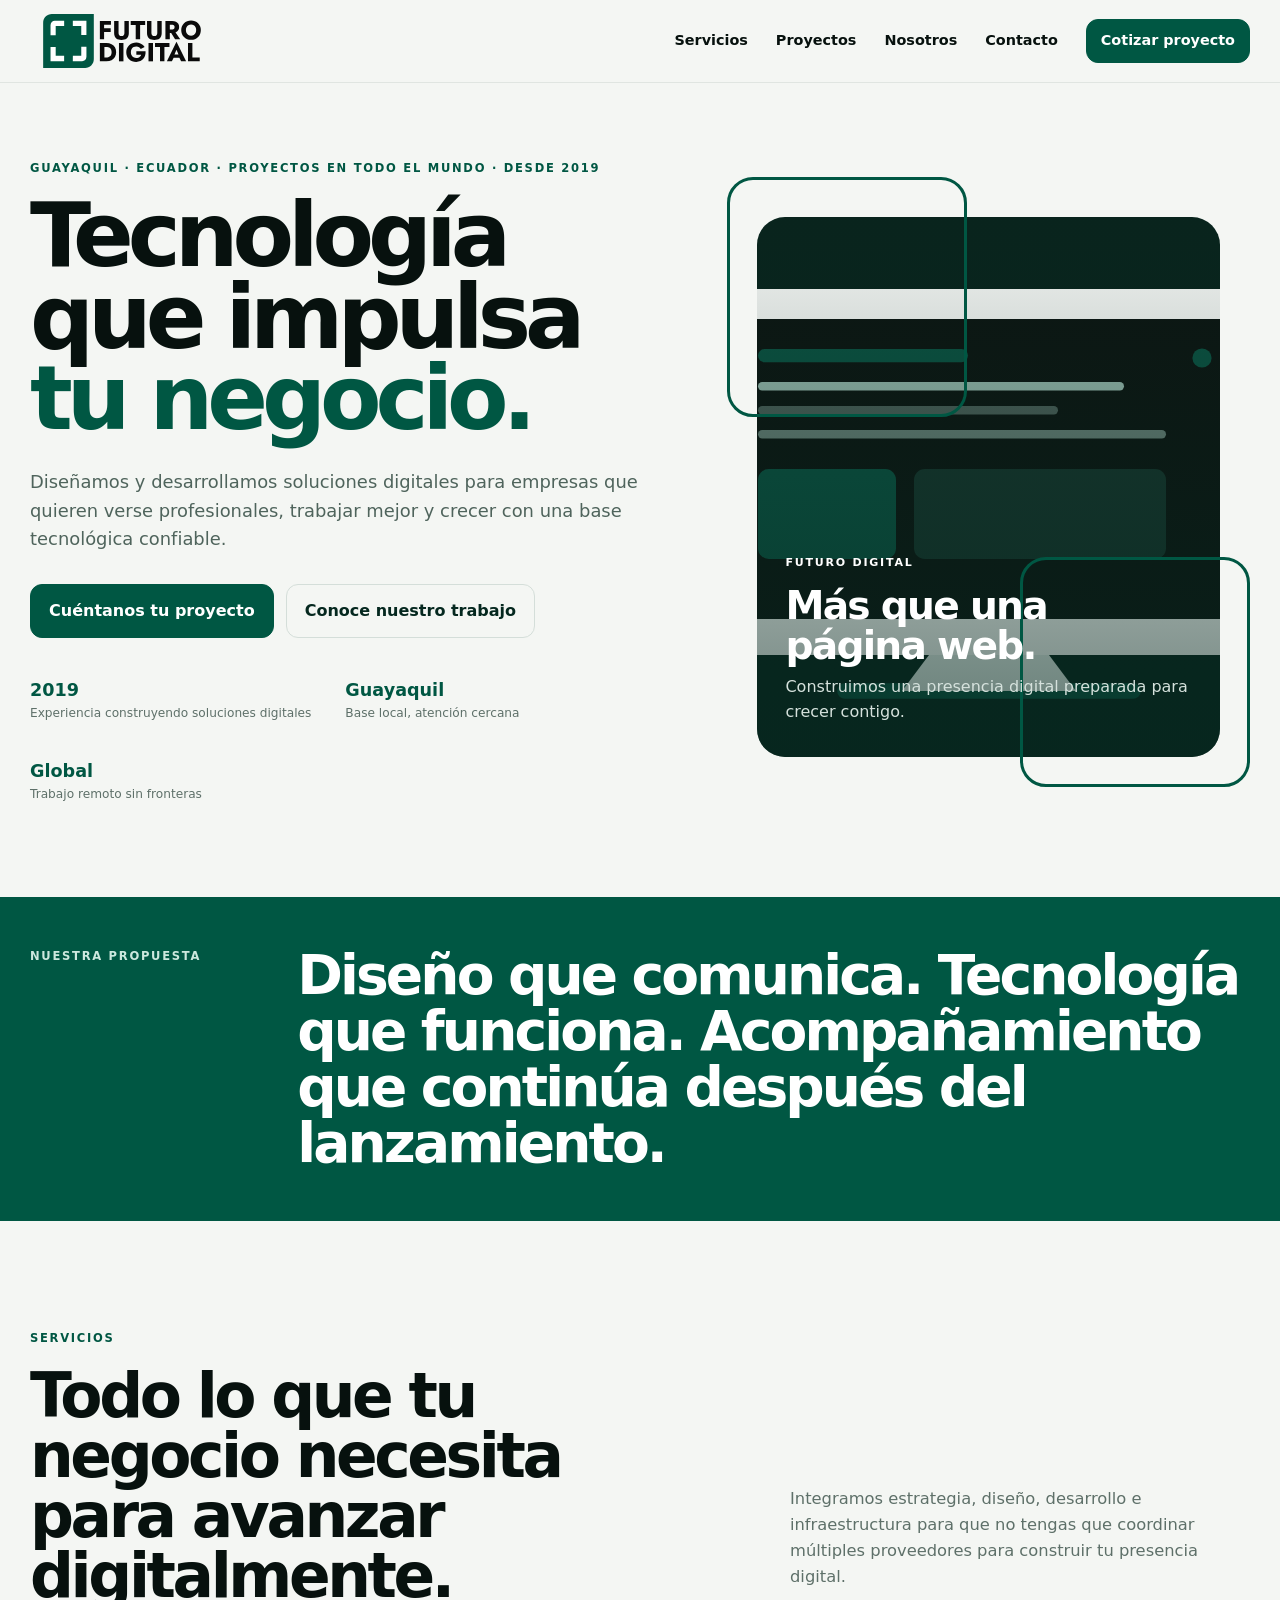
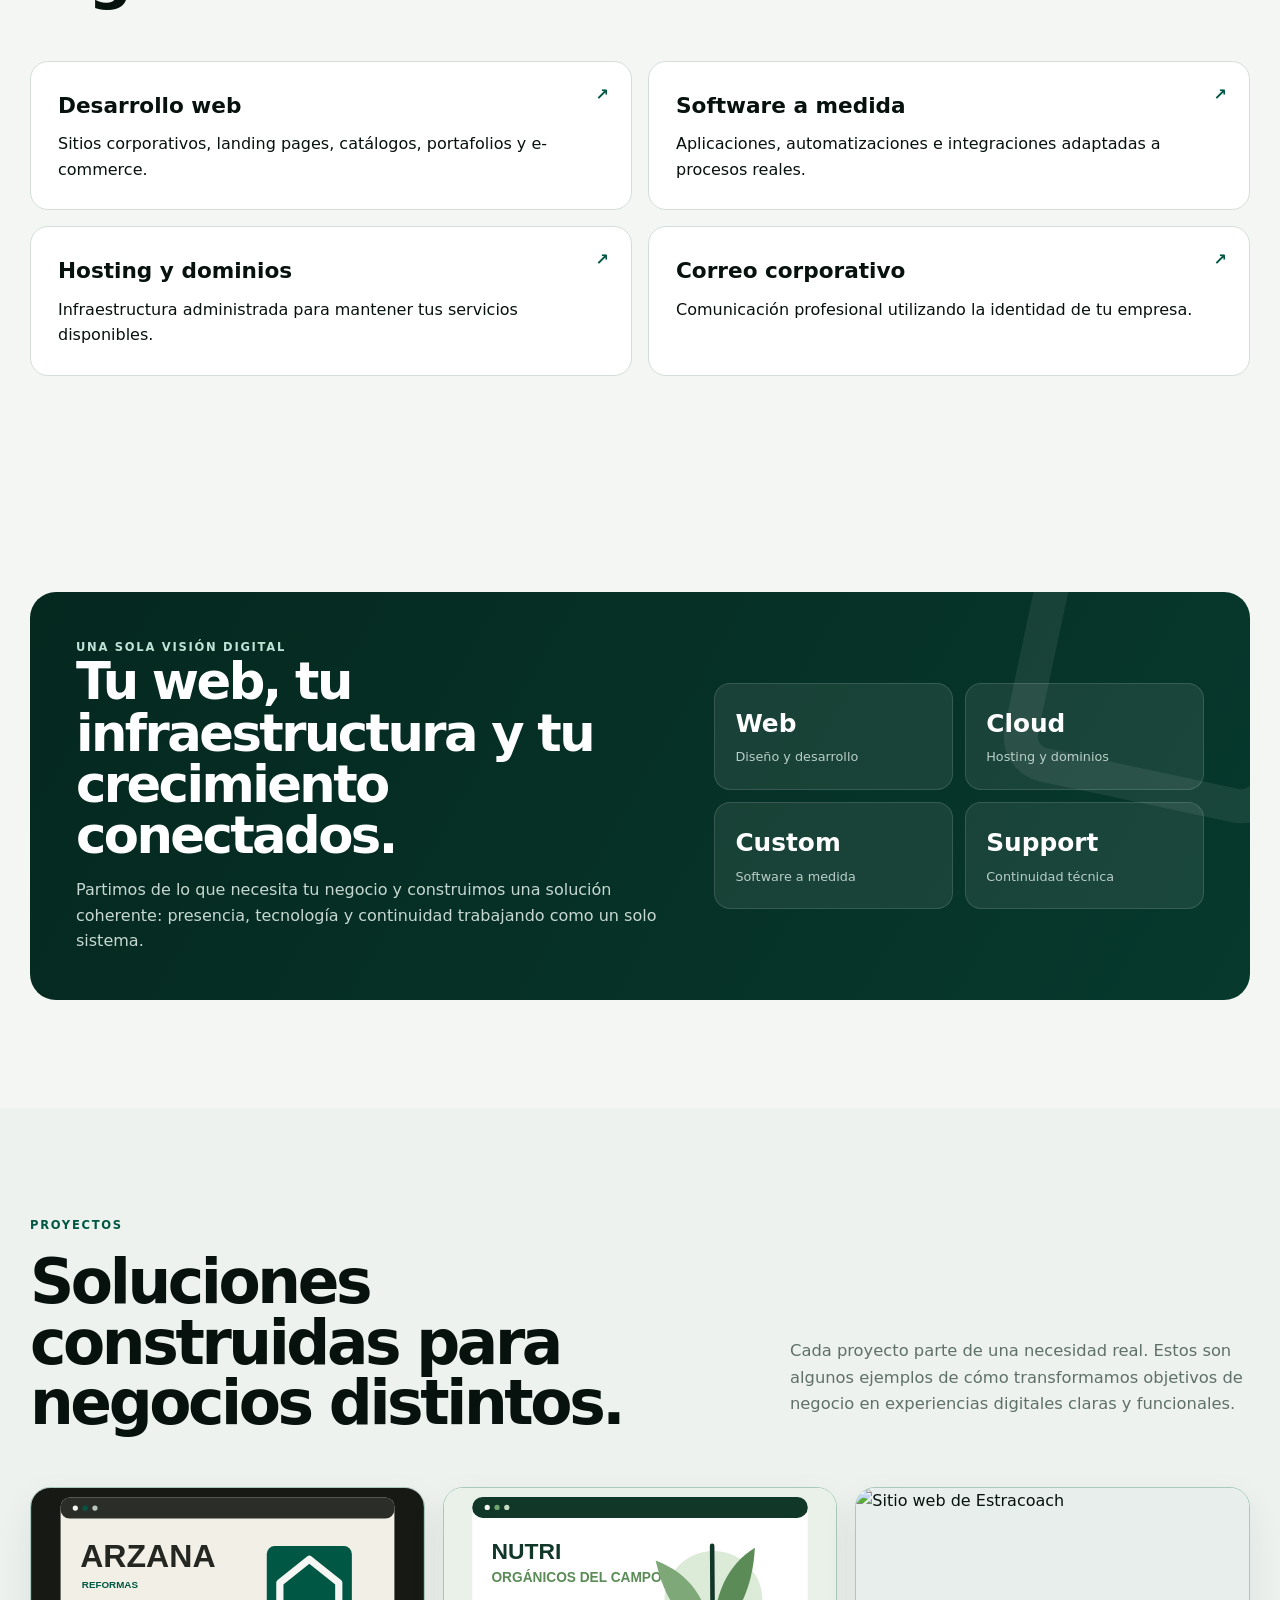
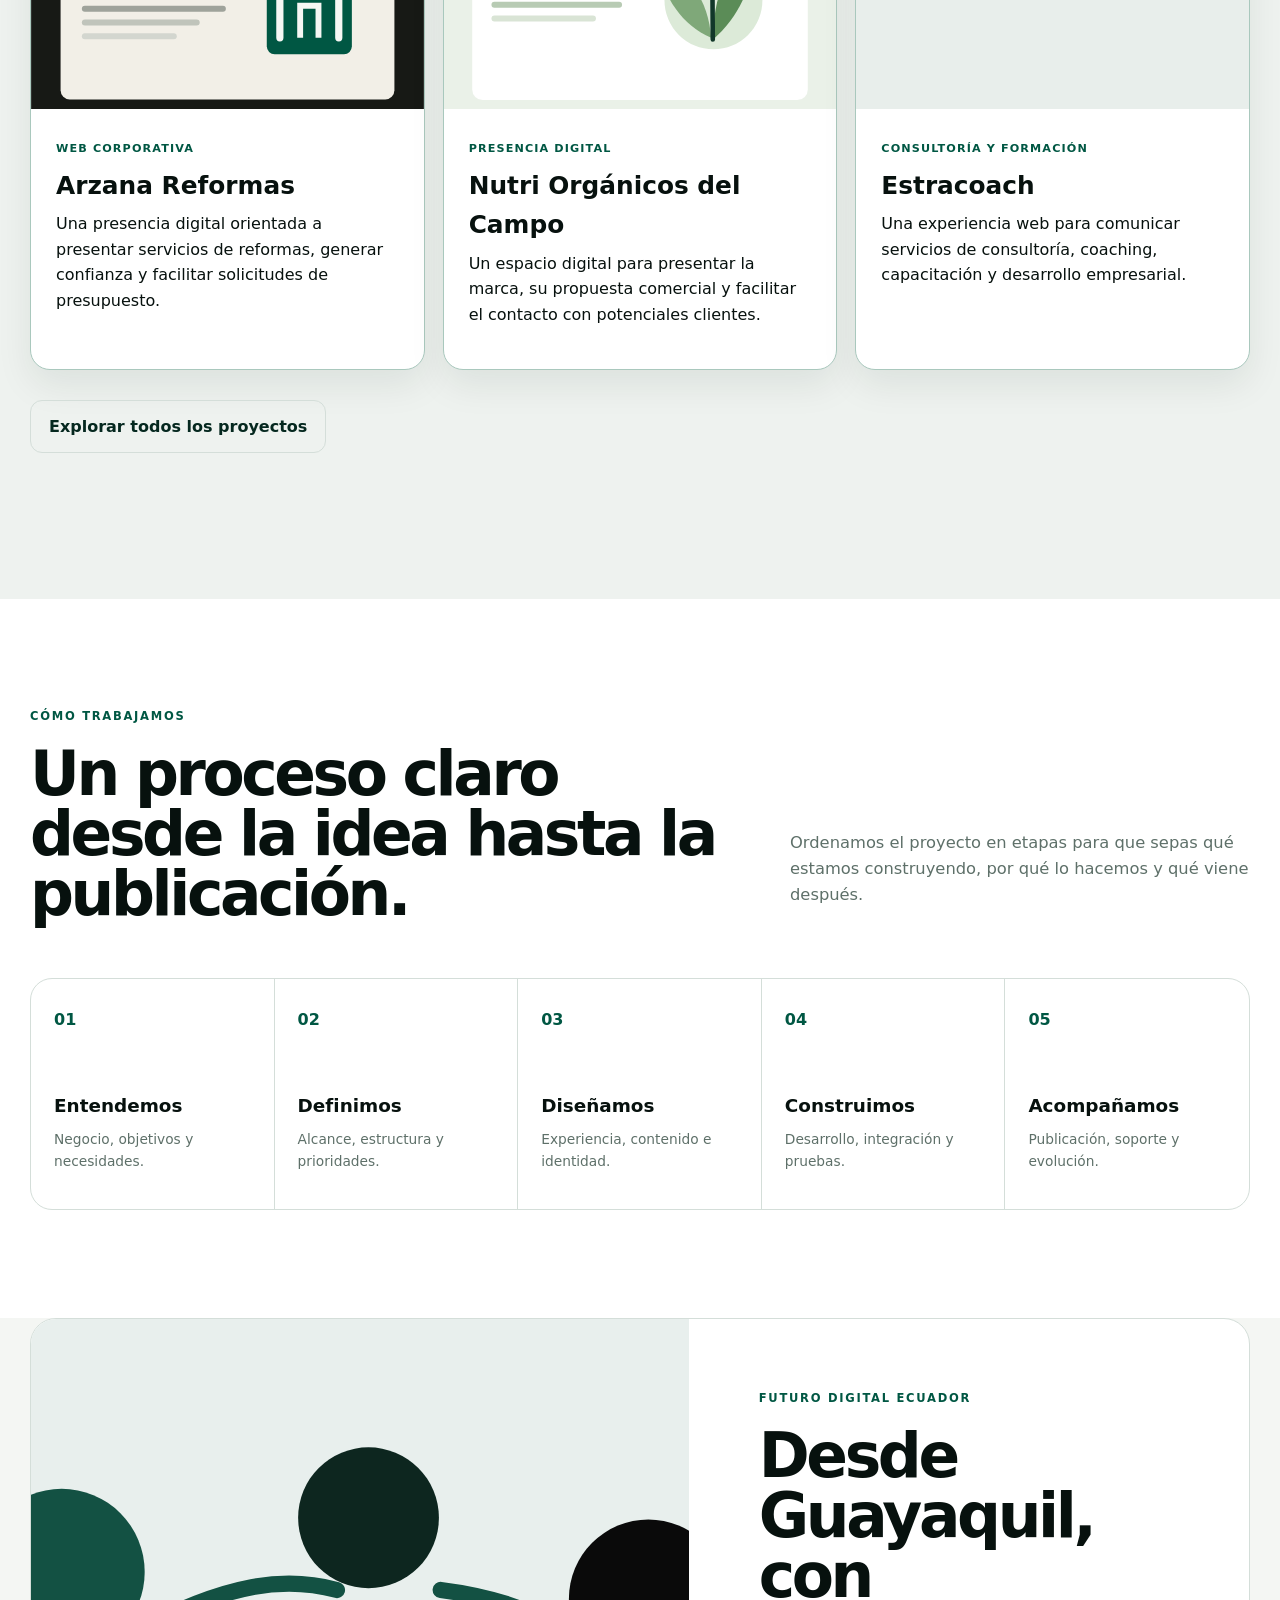
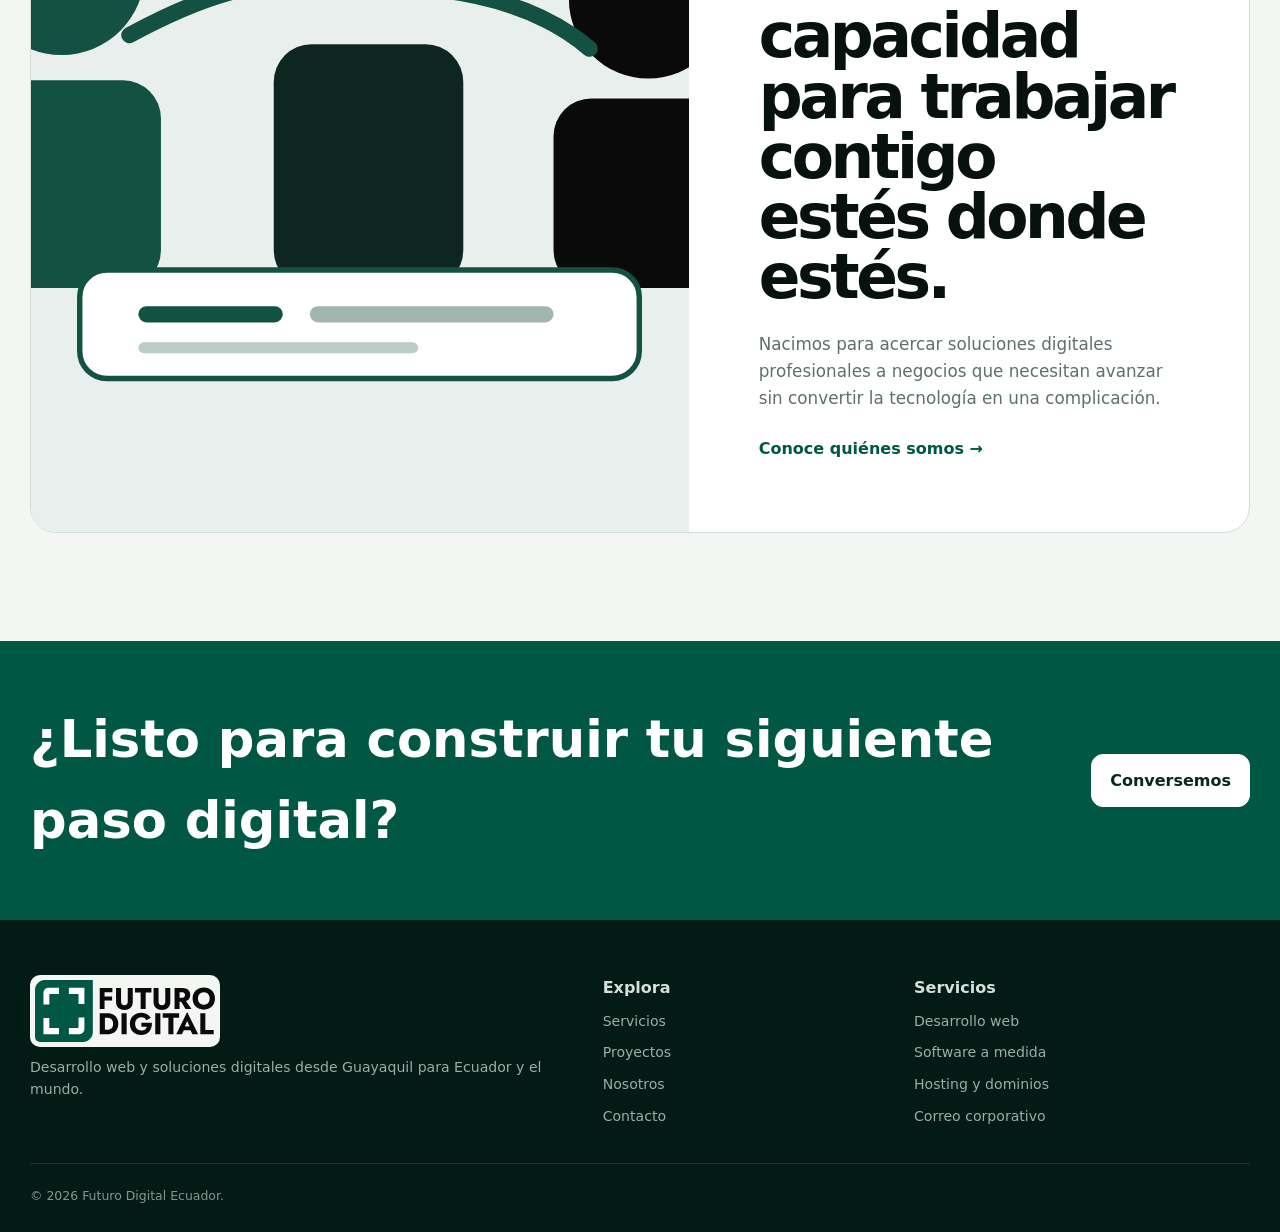
==== commit db1fe5da: "Mejora home con enfoque comercial y visual" ====
--- a/index.html
+++ b/index.html
@@ -1 +1 @@
-<!doctype html><html lang="es-EC"><head><meta charset="utf-8"><meta name="viewport" content="width=device-width,initial-scale=1"><title>Desarrollo Web en Guayaquil | Futuro Digital Ecuador</title><meta name="description" content="Desarrollo web, software a medida, hosting, dominios y correo corporativo desde Guayaquil para Ecuador y clientes de cualquier parte del mundo."><link rel="canonical" href="https://futurodigitalec.com/"><meta name="robots" content="index,follow,max-image-preview:large"><meta property="og:title" content="Futuro Digital Ecuador | Desarrollo web y soluciones digitales"><meta property="og:description" content="Tecnología que impulsa tu negocio. Desde Guayaquil para Ecuador y el mundo."><meta property="og:url" content="https://futurodigitalec.com/"><meta property="og:type" content="website"><meta property="og:image" content="https://futurodigitalec.com/assets/img/og-futuro-digital.svg"><link rel="stylesheet" href="assets/css/styles.css"><link rel="stylesheet" href="assets/css/portfolio.css"><link rel="stylesheet" href="assets/css/pages.css"><script type="application/ld+json">{"@context":"https://schema.org","@type":"ProfessionalService","name":"Futuro Digital Ecuador","url":"https://futurodigitalec.com/","areaServed":["Guayaquil","Ecuador","Worldwide"],"address":{"@type":"PostalAddress","addressLocality":"Guayaquil","addressRegion":"Guayas","addressCountry":"EC"},"serviceType":["Desarrollo web","Software a medida","Hosting y dominios","Correo corporativo"]}</script></head><body><header class="site-header"><div class="container nav"><a class="brand" href="index.html"><img alt="Futuro Digital Ecuador" src="assets/img/logo.svg"></a><button class="menu" type="button" aria-expanded="false">Menú</button><nav class="links"><a href="servicios.html">Servicios</a><a href="proyectos.html">Proyectos</a><a href="nosotros.html">Nosotros</a><a href="contacto.html">Contacto</a><a class="btn small" href="contacto.html">Cotizar proyecto</a></nav></div></header><main><section class="hero" id="inicio"><div class="container hero-grid"><div class="hero-copy"><p class="eyebrow">GUAYAQUIL · ECUADOR · PROYECTOS EN TODO EL MUNDO · DESDE 2019</p><h1>Impulsamos negocios hacia un <span>mejor futuro digital.</span></h1><p class="lead">Creamos sitios web, software e infraestructura digital para empresas que necesitan una presencia profesional, útil y preparada para crecer.</p><div class="actions"><a class="btn" href="contacto.html">Hablemos de tu proyecto</a><a class="btn secondary" href="proyectos.html">Ver proyectos</a></div><div class="hero-proof"><div><strong>2019</strong><span>Inicio de la marca</span></div><div><strong>GYE</strong><span>Base en Guayaquil</span></div><div><strong>Global</strong><span>Trabajo remoto</span></div></div></div><div class="hero-media"><img src="assets/img/hero-workspace.svg" alt="Desarrollo web y soluciones digitales en Guayaquil" loading="eager"><div class="media-frame frame-one"></div><div class="media-frame frame-two"></div><div class="hero-card"><span>FUTURO DIGITAL</span><strong>No vendemos una web.</strong><p>Construimos capacidad digital.</p></div></div></div></section><section class="section services"><div class="container"><div class="section-head"><div><p class="eyebrow">SERVICIOS</p><h2>Una base digital completa para tu negocio.</h2></div><p>Desde el sitio web hasta la infraestructura que lo mantiene funcionando.</p></div><div class="service-links"><a href="desarrollo-web.html"><strong>Desarrollo web</strong><span>Web corporativa, landing pages, catálogos y e-commerce →</span></a><a href="software-a-medida.html"><strong>Software a medida</strong><span>Automatizaciones, integraciones y aplicaciones web →</span></a><a href="hosting-dominios.html"><strong>Hosting y dominios</strong><span>Infraestructura y continuidad técnica →</span></a><a href="correo-corporativo.html"><strong>Correo corporativo</strong><span>Comunicación profesional con tu dominio →</span></a></div></div></section><section class="section projects-section"><div class="container"><div class="section-head"><div><p class="eyebrow">PROYECTOS DESTACADOS</p><h2>Trabajo real, con contexto.</h2></div><p>Los casos completos ahora tienen página propia, mejorando tanto la navegación como el SEO.</p></div><div class="portfolio-grid"><article><img src="assets/img/projects/arzana.svg" alt="Proyecto web Arzana Reformas"><div><span>WEB CORPORATIVA</span><h3><a href="proyecto-arzana-reformas.html">Arzana Reformas</a></h3><p>Reformas integrales y captación comercial.</p></div></article><article><img src="assets/img/projects/nutri-organicos.svg" alt="Proyecto web Nutri Orgánicos del Campo"><div><span>PRESENCIA DIGITAL</span><h3><a href="proyecto-nutri-organicos.html">Nutri Orgánicos del Campo</a></h3><p>Presencia digital para una marca del sector agrícola.</p></div></article><article><img src="https://raw.githubusercontent.com/Knixonhc/Kenji_Herrera/43885ed59f9836b214b163a19b79d67db864083b/assets/img/portfolio/estracoach/estracoach1.png" alt="Captura histórica original de Estracoach"><div><span>CONSULTORÍA</span><h3><a href="proyecto-estracoach.html">Estracoach</a></h3><p>Consultoría, coaching y formación empresarial.</p></div></article></div><div class="actions"><a class="btn secondary" href="proyectos.html">Ver portafolio completo</a></div></div></section><section class="section about"><div class="container about-grid"><div><p class="eyebrow">NOSOTROS</p><h2>Desde Guayaquil, sin fronteras.</h2></div><div class="about-copy"><p class="large">Futuro Digital nació en 2019 para ayudar a negocios a aprovechar la tecnología sin convertirla en una complicación.</p><p>Hoy trabajamos en desarrollo web, software e infraestructura digital para clientes locales, nacionales e internacionales.</p><a class="project-link" href="nosotros.html">Conoce nuestra historia →</a></div></div></section><section class="cta-band"><div class="container"><h2>¿Tienes un proyecto en mente?</h2><a class="btn secondary" href="contacto.html">Conversemos</a></div></section></main><footer><div class="container footer-grid"><div class="footer-brand"><img alt="Futuro Digital Ecuador" src="assets/img/logo.svg"><p>Desarrollo web y soluciones digitales desde Guayaquil para Ecuador y el mundo.</p></div><div><strong>Explora</strong><a href="servicios.html">Servicios</a><a href="proyectos.html">Proyectos</a><a href="nosotros.html">Nosotros</a><a href="contacto.html">Contacto</a></div><div><strong>Servicios</strong><a href="desarrollo-web.html">Desarrollo web</a><a href="software-a-medida.html">Software a medida</a><a href="hosting-dominios.html">Hosting y dominios</a><a href="correo-corporativo.html">Correo corporativo</a></div></div><div class="container footer-bottom">© <span id="year"></span> Futuro Digital Ecuador.</div></footer><script src="assets/js/main.js"></script></body></html>+<!doctype html><html lang="es-EC"><head><meta charset="utf-8"><meta name="viewport" content="width=device-width,initial-scale=1"><title>Desarrollo Web en Guayaquil | Futuro Digital Ecuador</title><meta name="description" content="Desarrollo web, software a medida, hosting, dominios y correo corporativo desde Guayaquil para Ecuador y clientes de cualquier parte del mundo."><link rel="canonical" href="https://futurodigitalec.com/"><link rel="icon" type="image/svg+xml" href="assets/img/isotipo.svg"><meta name="robots" content="index,follow,max-image-preview:large"><meta property="og:title" content="Futuro Digital Ecuador | Desarrollo web y soluciones digitales"><meta property="og:description" content="Tecnología que impulsa tu negocio. Desde Guayaquil para Ecuador y el mundo."><meta property="og:url" content="https://futurodigitalec.com/"><meta property="og:type" content="website"><meta property="og:image" content="https://futurodigitalec.com/assets/img/og-futuro-digital.svg"><link rel="stylesheet" href="assets/css/styles.css"><link rel="stylesheet" href="assets/css/portfolio.css"><link rel="stylesheet" href="assets/css/pages.css"><script type="application/ld+json">{"@context":"https://schema.org","@type":"ProfessionalService","name":"Futuro Digital Ecuador","url":"https://futurodigitalec.com/","areaServed":["Guayaquil","Ecuador","Worldwide"],"address":{"@type":"PostalAddress","addressLocality":"Guayaquil","addressRegion":"Guayas","addressCountry":"EC"},"serviceType":["Desarrollo web","Software a medida","Hosting y dominios","Correo corporativo"]}</script></head><body><header class="site-header"><div class="container nav"><a class="brand" href="index.html"><img alt="Futuro Digital Ecuador" src="assets/img/logo.svg"></a><button class="menu" type="button" aria-expanded="false">Menú</button><nav class="links"><a href="servicios.html">Servicios</a><a href="proyectos.html">Proyectos</a><a href="nosotros.html">Nosotros</a><a href="contacto.html">Contacto</a><a class="btn small" href="contacto.html">Cotizar proyecto</a></nav></div></header><main><section class="hero" id="inicio"><div class="container hero-grid"><div class="hero-copy"><p class="eyebrow">GUAYAQUIL · ECUADOR · PROYECTOS EN TODO EL MUNDO · DESDE 2019</p><h1>Tecnología que impulsa <span>tu negocio.</span></h1><p class="lead">Diseñamos y desarrollamos soluciones digitales para empresas que quieren verse profesionales, trabajar mejor y crecer con una base tecnológica confiable.</p><div class="actions"><a class="btn" href="contacto.html">Cuéntanos tu proyecto</a><a class="btn secondary" href="proyectos.html">Conoce nuestro trabajo</a></div><div class="hero-proof"><div><strong>2019</strong><span>Experiencia construyendo soluciones digitales</span></div><div><strong>Guayaquil</strong><span>Base local, atención cercana</span></div><div><strong>Global</strong><span>Trabajo remoto sin fronteras</span></div></div></div><div class="hero-media"><img src="assets/img/hero-workspace.svg" alt="Equipo trabajando en desarrollo web y soluciones digitales" loading="eager"><div class="media-frame frame-one"></div><div class="media-frame frame-two"></div><div class="hero-card"><span>FUTURO DIGITAL</span><strong>Más que una página web.</strong><p>Construimos una presencia digital preparada para crecer contigo.</p></div></div></div></section><section class="manifesto"><div class="container manifesto-grid"><p class="eyebrow light">NUESTRA PROPUESTA</p><h2>Diseño que comunica. Tecnología que funciona. Acompañamiento que continúa después del lanzamiento.</h2></div></section><section class="section services"><div class="container"><div class="section-head"><div><p class="eyebrow">SERVICIOS</p><h2>Todo lo que tu negocio necesita para avanzar digitalmente.</h2></div><p>Integramos estrategia, diseño, desarrollo e infraestructura para que no tengas que coordinar múltiples proveedores para construir tu presencia digital.</p></div><div class="service-links"><a href="desarrollo-web.html"><strong>Desarrollo web</strong><span>Sitios corporativos, landing pages, catálogos, portafolios y e-commerce.</span></a><a href="software-a-medida.html"><strong>Software a medida</strong><span>Aplicaciones, automatizaciones e integraciones adaptadas a procesos reales.</span></a><a href="hosting-dominios.html"><strong>Hosting y dominios</strong><span>Infraestructura administrada para mantener tus servicios disponibles.</span></a><a href="correo-corporativo.html"><strong>Correo corporativo</strong><span>Comunicación profesional utilizando la identidad de tu empresa.</span></a></div></div></section><section class="section"><div class="container"><div class="visual-band"><div><p class="eyebrow light">UNA SOLA VISIÓN DIGITAL</p><h2>Tu web, tu infraestructura y tu crecimiento conectados.</h2><p>Partimos de lo que necesita tu negocio y construimos una solución coherente: presencia, tecnología y continuidad trabajando como un solo sistema.</p></div><div class="visual-stats"><div><strong>Web</strong><span>Diseño y desarrollo</span></div><div><strong>Cloud</strong><span>Hosting y dominios</span></div><div><strong>Custom</strong><span>Software a medida</span></div><div><strong>Support</strong><span>Continuidad técnica</span></div></div></div></div></section><section class="section projects-section"><div class="container"><div class="section-head"><div><p class="eyebrow">PROYECTOS</p><h2>Soluciones construidas para negocios distintos.</h2></div><p>Cada proyecto parte de una necesidad real. Estos son algunos ejemplos de cómo transformamos objetivos de negocio en experiencias digitales claras y funcionales.</p></div><div class="portfolio-grid unified"><article class="featured-project-card"><img src="assets/img/projects/arzana.svg" alt="Proyecto Arzana Reformas"><div><span>WEB CORPORATIVA</span><h3><a href="proyecto-arzana-reformas.html">Arzana Reformas</a></h3><p>Una presencia digital orientada a presentar servicios de reformas, generar confianza y facilitar solicitudes de presupuesto.</p></div></article><article class="featured-project-card"><img src="assets/img/projects/nutri-organicos.svg" alt="Proyecto Nutri Orgánicos del Campo"><div><span>PRESENCIA DIGITAL</span><h3><a href="proyecto-nutri-organicos.html">Nutri Orgánicos del Campo</a></h3><p>Un espacio digital para presentar la marca, su propuesta comercial y facilitar el contacto con potenciales clientes.</p></div></article><article class="featured-project-card"><img src="https://raw.githubusercontent.com/Knixonhc/Kenji_Herrera/43885ed59f9836b214b163a19b79d67db864083b/assets/img/portfolio/estracoach/estracoach1.png" alt="Sitio web de Estracoach"><div><span>CONSULTORÍA Y FORMACIÓN</span><h3><a href="proyecto-estracoach.html">Estracoach</a></h3><p>Una experiencia web para comunicar servicios de consultoría, coaching, capacitación y desarrollo empresarial.</p></div></article></div><div class="actions"><a class="btn secondary" href="proyectos.html">Explorar todos los proyectos</a></div></div></section><section class="section process-section"><div class="container"><div class="section-head"><div><p class="eyebrow">CÓMO TRABAJAMOS</p><h2>Un proceso claro desde la idea hasta la publicación.</h2></div><p>Ordenamos el proyecto en etapas para que sepas qué estamos construyendo, por qué lo hacemos y qué viene después.</p></div><ol class="process"><li><span>01</span><strong>Entendemos</strong><p>Negocio, objetivos y necesidades.</p></li><li><span>02</span><strong>Definimos</strong><p>Alcance, estructura y prioridades.</p></li><li><span>03</span><strong>Diseñamos</strong><p>Experiencia, contenido e identidad.</p></li><li><span>04</span><strong>Construimos</strong><p>Desarrollo, integración y pruebas.</p></li><li><span>05</span><strong>Acompañamos</strong><p>Publicación, soporte y evolución.</p></li></ol></div></section><section class="image-story"><div class="container image-story-grid"><div class="image-story-photo"><img src="assets/img/team-collaboration.svg" alt="Colaboración en proyectos digitales" loading="lazy"></div><div class="image-story-copy"><p class="eyebrow">FUTURO DIGITAL ECUADOR</p><h2>Desde Guayaquil, con capacidad para trabajar contigo estés donde estés.</h2><p>Nacimos para acercar soluciones digitales profesionales a negocios que necesitan avanzar sin convertir la tecnología en una complicación.</p><a href="nosotros.html">Conoce quiénes somos →</a></div></div></section><section class="cta-band"><div class="container"><h2>¿Listo para construir tu siguiente paso digital?</h2><a class="btn secondary" href="contacto.html">Conversemos</a></div></section></main><footer><div class="container footer-grid"><div class="footer-brand"><img alt="Futuro Digital Ecuador" src="assets/img/logo.svg"><p>Desarrollo web y soluciones digitales desde Guayaquil para Ecuador y el mundo.</p></div><div><strong>Explora</strong><a href="servicios.html">Servicios</a><a href="proyectos.html">Proyectos</a><a href="nosotros.html">Nosotros</a><a href="contacto.html">Contacto</a></div><div><strong>Servicios</strong><a href="desarrollo-web.html">Desarrollo web</a><a href="software-a-medida.html">Software a medida</a><a href="hosting-dominios.html">Hosting y dominios</a><a href="correo-corporativo.html">Correo corporativo</a></div></div><div class="container footer-bottom">© <span id="year"></span> Futuro Digital Ecuador.</div></footer><script src="assets/js/main.js"></script></body></html>
--- a/assets/css/pages.css
+++ b/assets/css/pages.css
@@ -1 +1 @@
-.page-hero{padding:88px 0 70px;background:var(--deep);color:#fff}.page-hero .eyebrow{color:#a9d5c5}.page-hero h1{font-size:clamp(3.1rem,6vw,6rem);max-width:980px;margin-bottom:22px}.page-hero p{max-width:760px;color:#c8d9d3;font-size:1.08rem}.breadcrumbs{font-size:.78rem;color:#9fb8ae;margin-bottom:28px}.breadcrumbs a{color:#dbe9e4}.content-section{padding:88px 0}.content-grid{display:grid;grid-template-columns:.8fr 1.2fr;gap:72px}.content-grid h2,.case-section h2{font-size:clamp(2.3rem,4vw,4rem);line-height:1;letter-spacing:-.05em}.content-grid p,.case-section p{color:var(--muted)}.feature-list{display:grid;grid-template-columns:repeat(2,1fr);gap:14px;margin-top:30px}.feature-list article{background:#fff;border:1px solid var(--line);border-radius:16px;padding:22px}.feature-list h3{margin:0 0 8px}.cta-band{padding:54px 0;background:var(--green);color:#fff}.cta-band .container{display:flex;align-items:center;justify-content:space-between;gap:30px}.cta-band h2{margin:0;font-size:clamp(2rem,4vw,3.6rem)}.case-hero{padding:72px 0 50px}.case-grid{display:grid;grid-template-columns:1fr 1fr;gap:54px;align-items:center}.case-media img{width:100%;border-radius:20px;border:1px solid var(--line)}.case-tags{display:flex;gap:8px;flex-wrap:wrap}.case-tags span{border:1px solid var(--line);border-radius:999px;padding:7px 10px;font-size:.76rem}.gallery{display:grid;grid-template-columns:repeat(2,1fr);gap:18px}.gallery img{width:100%;border-radius:16px;border:1px solid var(--line);background:#fff}.portfolio-grid{display:grid;grid-template-columns:repeat(3,1fr);gap:18px}.portfolio-grid article{background:#fff;border:1px solid var(--line);border-radius:18px;overflow:hidden}.portfolio-grid img{width:100%;aspect-ratio:16/10;object-fit:cover}.portfolio-grid div{padding:20px}.portfolio-grid h3{margin:6px 0}.portfolio-grid span{font-size:.7rem;color:var(--green);font-weight:900;letter-spacing:.1em}.service-links{display:grid;grid-template-columns:repeat(2,1fr);gap:16px}.service-links a{background:#fff;border:1px solid var(--line);border-radius:18px;padding:25px}.service-links strong{display:block;font-size:1.35rem;margin-bottom:8px}.note-box{border-left:4px solid var(--green);background:var(--tint);padding:18px 20px;border-radius:0 12px 12px 0;color:var(--deep)}@media(max-width:850px){.content-grid,.case-grid{grid-template-columns:1fr}.portfolio-grid{grid-template-columns:1fr 1fr}.cta-band .container{align-items:flex-start;flex-direction:column}}@media(max-width:600px){.feature-list,.gallery,.portfolio-grid,.service-links{grid-template-columns:1fr}}+.page-hero{position:relative;padding:96px 0 78px;background:var(--deep);color:#fff;overflow:hidden}.page-hero:before{content:"";position:absolute;width:420px;height:420px;right:-120px;top:-190px;border:1px solid rgba(255,255,255,.14);border-radius:40px;transform:rotate(14deg)}.page-hero:after{content:"";position:absolute;width:160px;height:160px;right:8%;bottom:-85px;border:20px solid rgba(0,87,67,.9);border-radius:28px;transform:rotate(8deg)}.page-hero .container{position:relative;z-index:1}.page-hero .eyebrow{color:#a9d5c5}.page-hero h1{font-size:clamp(3.1rem,6vw,6rem);max-width:1040px;margin-bottom:22px}.page-hero p{max-width:780px;color:#c8d9d3;font-size:1.08rem}.breadcrumbs{font-size:.78rem;color:#9fb8ae;margin-bottom:28px}.breadcrumbs a{color:#dbe9e4}.content-section{padding:96px 0;position:relative}.content-section.soft{background:#eef2ef}.content-grid{display:grid;grid-template-columns:.8fr 1.2fr;gap:72px;align-items:start}.content-grid h2,.case-section h2{font-size:clamp(2.3rem,4vw,4rem);line-height:1;letter-spacing:-.05em}.content-grid p,.case-section p{color:var(--muted)}.feature-list{display:grid;grid-template-columns:repeat(2,1fr);gap:14px;margin-top:30px}.feature-list article{position:relative;background:#fff;border:1px solid var(--line);border-radius:18px;padding:24px;overflow:hidden}.feature-list article:after{content:"";position:absolute;width:54px;height:54px;right:-17px;bottom:-17px;border:10px solid var(--tint);border-radius:14px}.feature-list h3{margin:0 0 8px}.feature-list p{margin-bottom:0}.cta-band{padding:58px 0;background:var(--green);color:#fff}.cta-band .container{display:flex;align-items:center;justify-content:space-between;gap:30px}.cta-band h2{margin:0;font-size:clamp(2rem,4vw,3.6rem)}.cta-band .btn.secondary{background:#fff;color:var(--deep);border-color:#fff}.cta-band .btn.secondary:hover{background:var(--deep);color:#fff;border-color:var(--deep)}.case-hero{padding:72px 0 50px}.case-grid{display:grid;grid-template-columns:1fr 1fr;gap:54px;align-items:center}.case-media{position:relative}.case-media:before{content:"";position:absolute;inset:-14px 18px 18px -14px;border:2px solid var(--green);border-radius:24px;z-index:-1}.case-media img{width:100%;border-radius:20px;border:1px solid var(--line);background:#fff}.case-tags{display:flex;gap:8px;flex-wrap:wrap}.case-tags span{border:1px solid var(--line);border-radius:999px;padding:7px 10px;font-size:.76rem}.gallery{display:grid;grid-template-columns:repeat(2,1fr);gap:18px}.gallery img{width:100%;border-radius:16px;border:1px solid var(--line);background:#fff}.portfolio-grid{display:grid;grid-template-columns:repeat(3,1fr);gap:18px}.portfolio-grid article{background:#fff;border:1px solid var(--line);border-radius:20px;overflow:hidden;transition:.22s ease;box-shadow:0 6px 20px rgba(5,40,31,.035)}.portfolio-grid article:hover{transform:translateY(-4px);box-shadow:0 20px 44px rgba(5,40,31,.09)}.portfolio-grid img{width:100%;aspect-ratio:16/10;object-fit:cover;background:#e8eeeb}.portfolio-grid div{padding:22px}.portfolio-grid h3{margin:6px 0}.portfolio-grid span{font-size:.7rem;color:var(--green);font-weight:900;letter-spacing:.1em}.portfolio-grid.unified article.featured-project-card{grid-column:span 1;border-color:#a9c8bd;box-shadow:0 15px 36px rgba(5,40,31,.08)}.portfolio-grid.unified article.featured-project-card img{aspect-ratio:16/9}.portfolio-grid.unified article.featured-project-card h3{font-size:1.55rem}.portfolio-grid.unified article.featured-project-card div{padding:25px}.project-context{display:flex;justify-content:space-between;gap:18px;align-items:end;margin:36px 0 22px;padding-top:28px;border-top:1px solid var(--line)}.project-context p{max-width:670px;color:var(--muted);margin:0}.service-links{display:grid;grid-template-columns:repeat(2,1fr);gap:16px}.service-links a{position:relative;background:#fff;border:1px solid var(--line);border-radius:18px;padding:27px;overflow:hidden;transition:.2s ease}.service-links a:after{content:"↗";position:absolute;right:22px;top:20px;color:var(--green);font-weight:900}.service-links a:hover{transform:translateY(-3px);border-color:#a6c4b9;box-shadow:0 16px 34px rgba(5,40,31,.07)}.service-links strong{display:block;font-size:1.35rem;margin-bottom:8px;padding-right:34px}.note-box{border-left:4px solid var(--green);background:var(--tint);padding:18px 20px;border-radius:0 12px 12px 0;color:var(--deep)}.brand-visual{min-height:410px;background:var(--deep);border-radius:28px;position:relative;overflow:hidden;display:grid;place-items:center}.brand-visual:before,.brand-visual:after{content:"";position:absolute;border:2px solid rgba(255,255,255,.15);border-radius:28px}.brand-visual:before{width:270px;height:270px;left:-80px;top:-80px}.brand-visual:after{width:220px;height:220px;right:-75px;bottom:-75px}.brand-visual img{width:190px;position:relative;z-index:2;filter:drop-shadow(0 24px 34px rgba(0,0,0,.2))}.purpose-grid{display:grid;grid-template-columns:repeat(2,1fr);gap:18px}.purpose-card{min-height:260px;border-radius:22px;padding:30px;border:1px solid var(--line);background:#fff}.purpose-card.dark{background:var(--deep);color:#fff;border-color:var(--deep)}.purpose-card.green{background:var(--green);color:#fff;border-color:var(--green)}.purpose-card .eyebrow{margin-bottom:42px}.purpose-card.dark .eyebrow,.purpose-card.green .eyebrow{color:#b9ddd0}.purpose-card h3{font-size:2rem;letter-spacing:-.04em;margin-bottom:14px}.purpose-card p{margin:0;color:var(--muted)}.purpose-card.dark p,.purpose-card.green p{color:#c8d9d3}.values-grid{display:grid;grid-template-columns:repeat(4,1fr);gap:14px;margin-top:30px}.value-card{background:#fff;border:1px solid var(--line);border-radius:18px;padding:24px;min-height:210px}.value-card span{display:inline-grid;place-items:center;width:38px;height:38px;border-radius:10px;background:var(--tint);color:var(--green);font-weight:900;margin-bottom:34px}.value-card h3{margin-bottom:8px}.value-card p{font-size:.9rem;color:var(--muted);margin:0}.journey{display:grid;grid-template-columns:repeat(3,1fr);gap:0;border:1px solid var(--line);border-radius:22px;overflow:hidden;background:#fff}.journey article{padding:28px;border-right:1px solid var(--line);min-height:220px}.journey article:last-child{border-right:0}.journey strong{display:block;color:var(--green);font-size:1.4rem;margin-bottom:46px}.journey p{color:var(--muted);margin:8px 0 0}.visual-band{background:linear-gradient(120deg,var(--deep),#07392d);color:#fff;border-radius:26px;padding:46px;display:grid;grid-template-columns:1.1fr .9fr;gap:40px;align-items:center;overflow:hidden;position:relative}.visual-band:after{content:"";position:absolute;width:220px;height:220px;right:-60px;top:-75px;border:34px solid rgba(255,255,255,.07);border-radius:46px;transform:rotate(12deg)}.visual-band h2{font-size:clamp(2rem,4vw,3.8rem);line-height:1;letter-spacing:-.05em;margin-bottom:16px}.visual-band p{color:#c7d8d2;margin:0}.visual-stats{display:grid;grid-template-columns:repeat(2,1fr);gap:12px;position:relative;z-index:1}.visual-stats div{background:rgba(255,255,255,.08);border:1px solid rgba(255,255,255,.13);border-radius:16px;padding:20px}.visual-stats strong{display:block;font-size:1.55rem}.visual-stats span{font-size:.8rem;color:#b9cec7}@media(max-width:900px){.content-grid,.case-grid,.visual-band{grid-template-columns:1fr}.portfolio-grid{grid-template-columns:1fr 1fr}.cta-band .container{align-items:flex-start;flex-direction:column}.values-grid{grid-template-columns:repeat(2,1fr)}.journey{grid-template-columns:1fr}.journey article{border-right:0;border-bottom:1px solid var(--line)}.journey article:last-child{border-bottom:0}}@media(max-width:600px){.feature-list,.gallery,.portfolio-grid,.service-links,.purpose-grid,.values-grid{grid-template-columns:1fr}.page-hero{padding:72px 0 62px}.page-hero:after{right:-35px}.visual-band{padding:30px}.project-context{align-items:flex-start;flex-direction:column}}
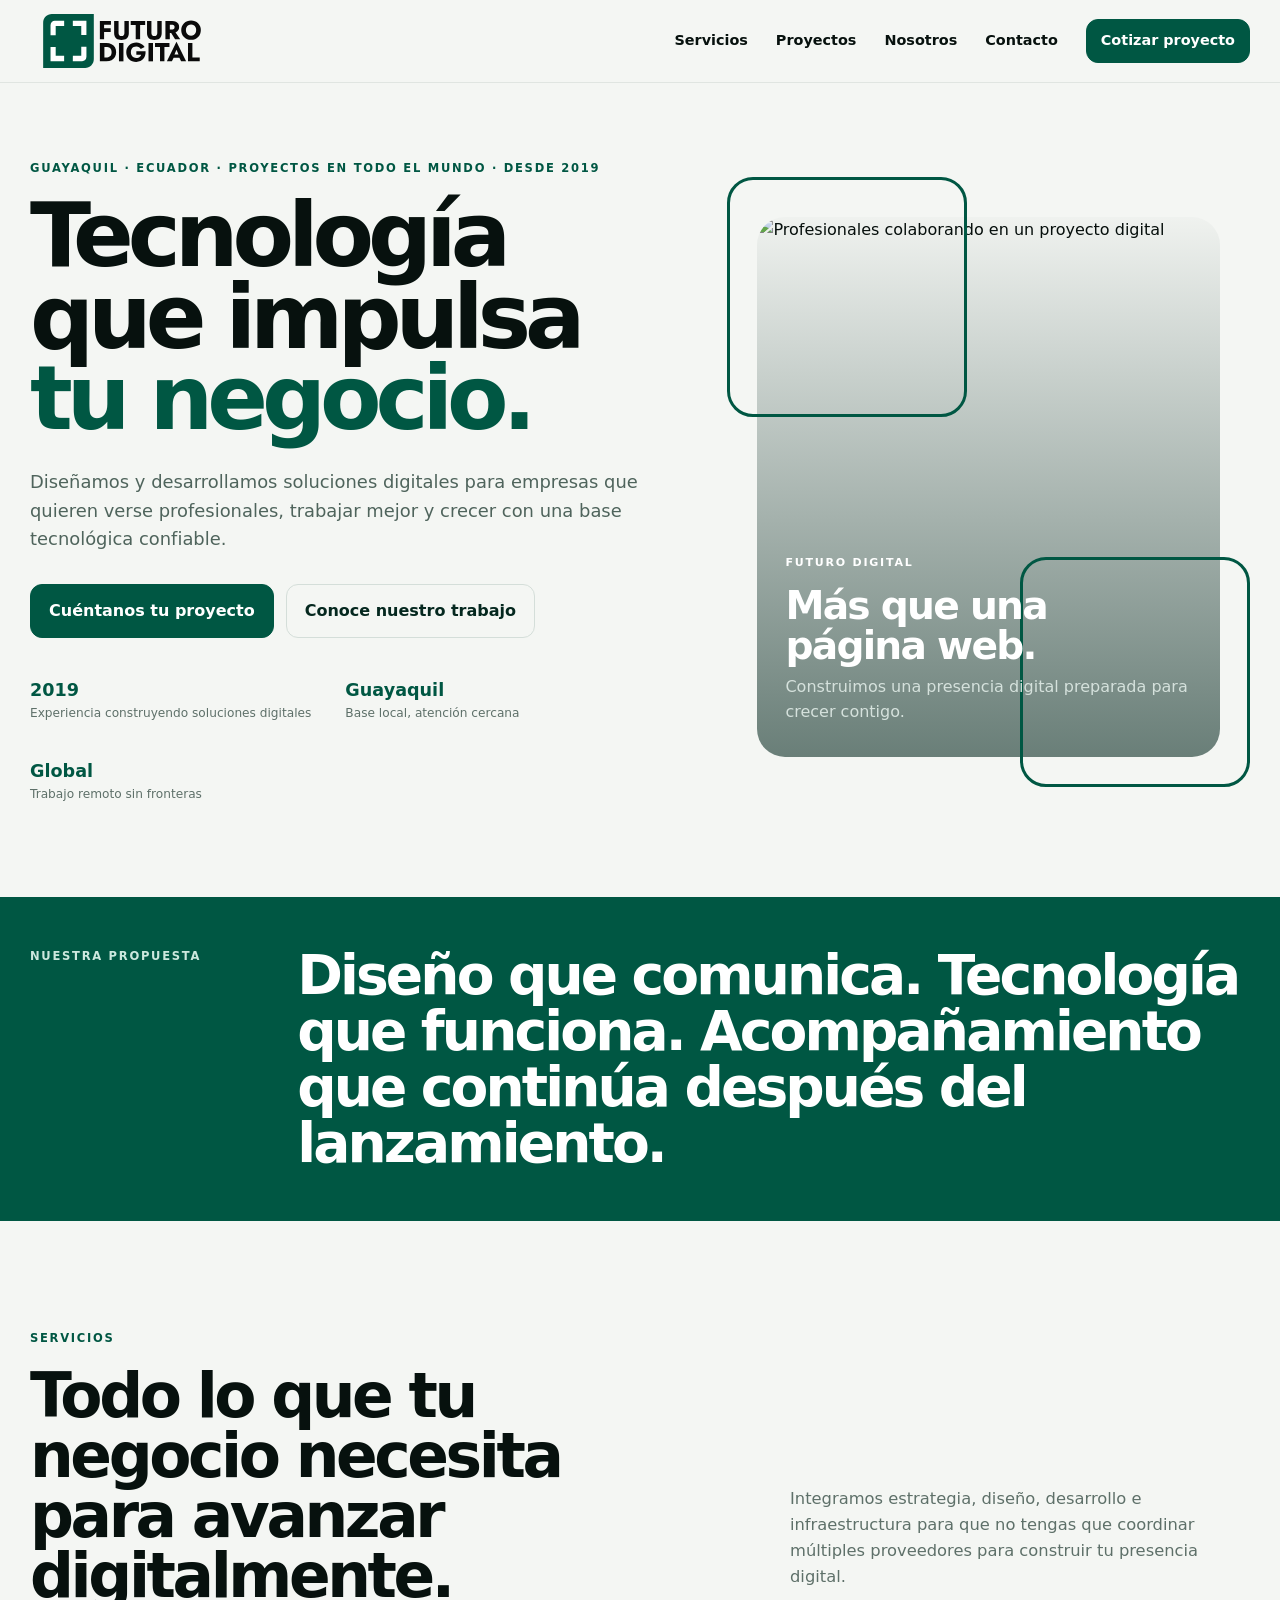
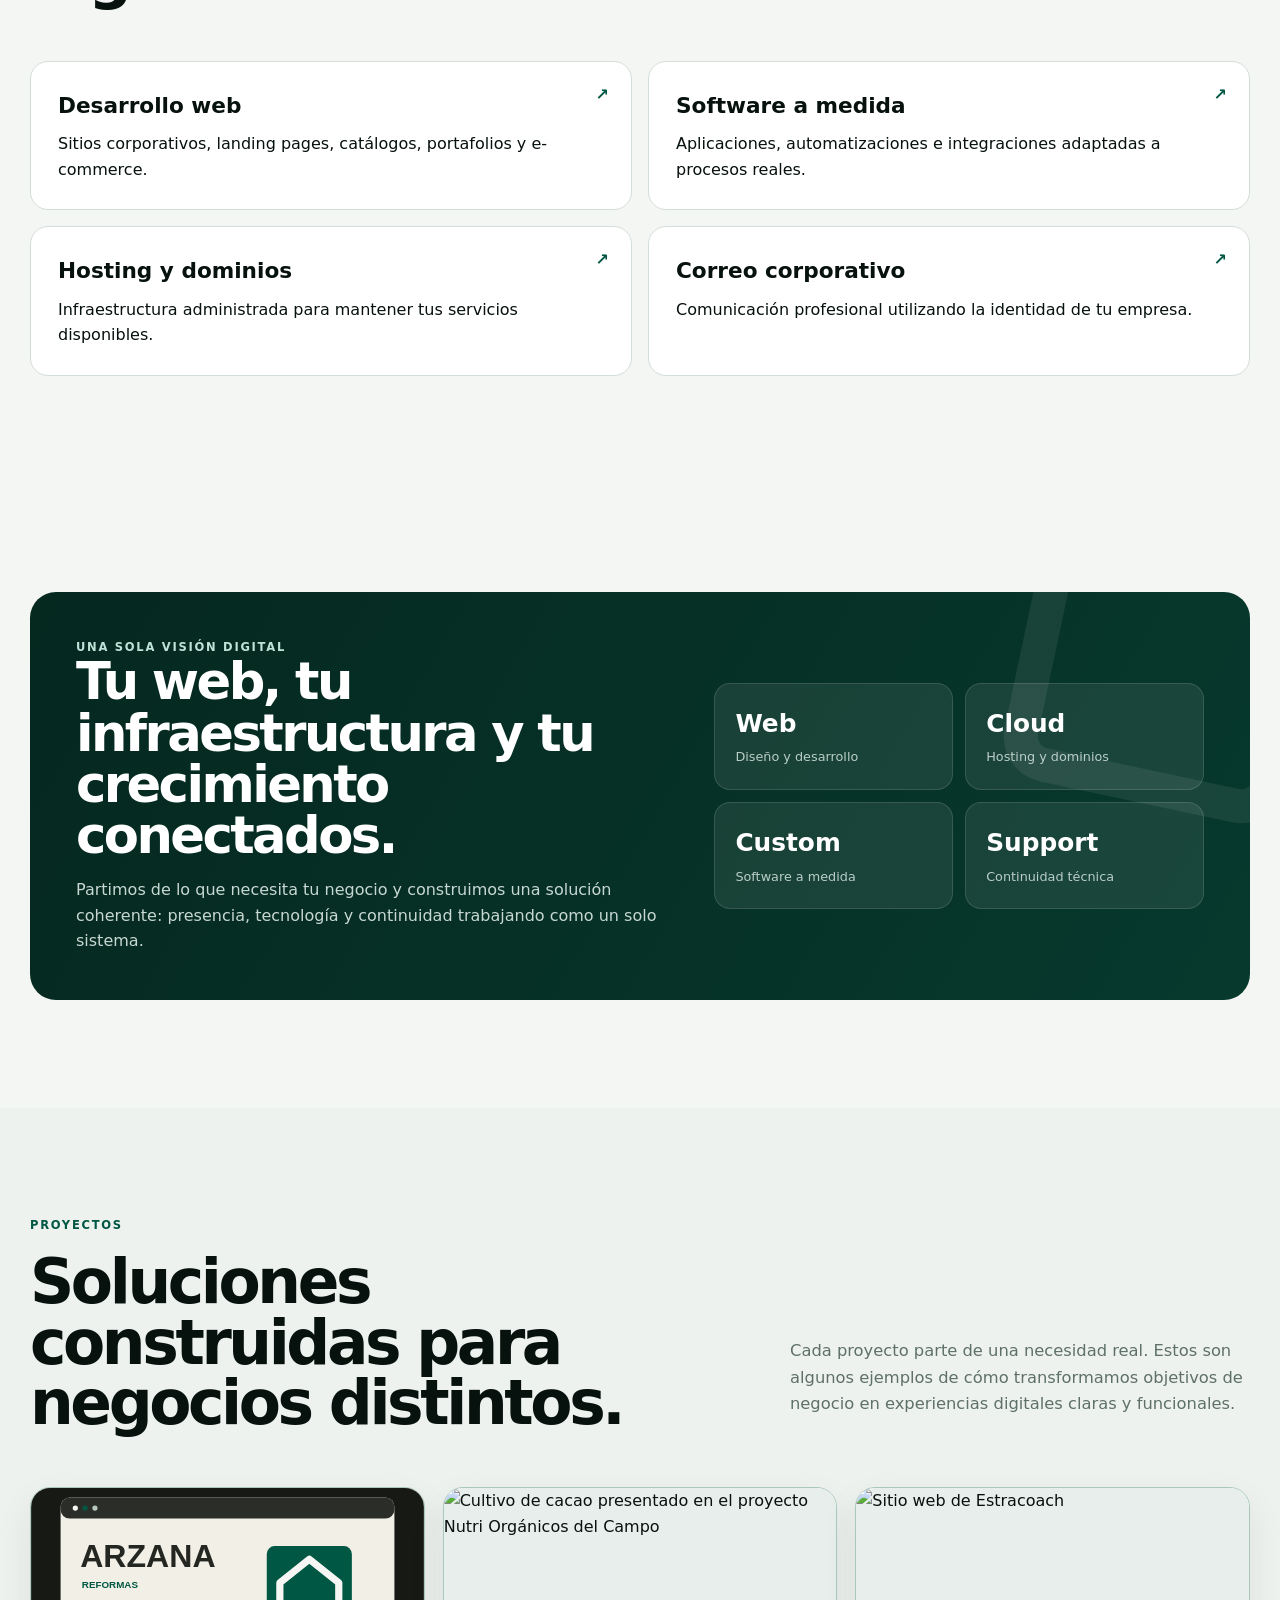
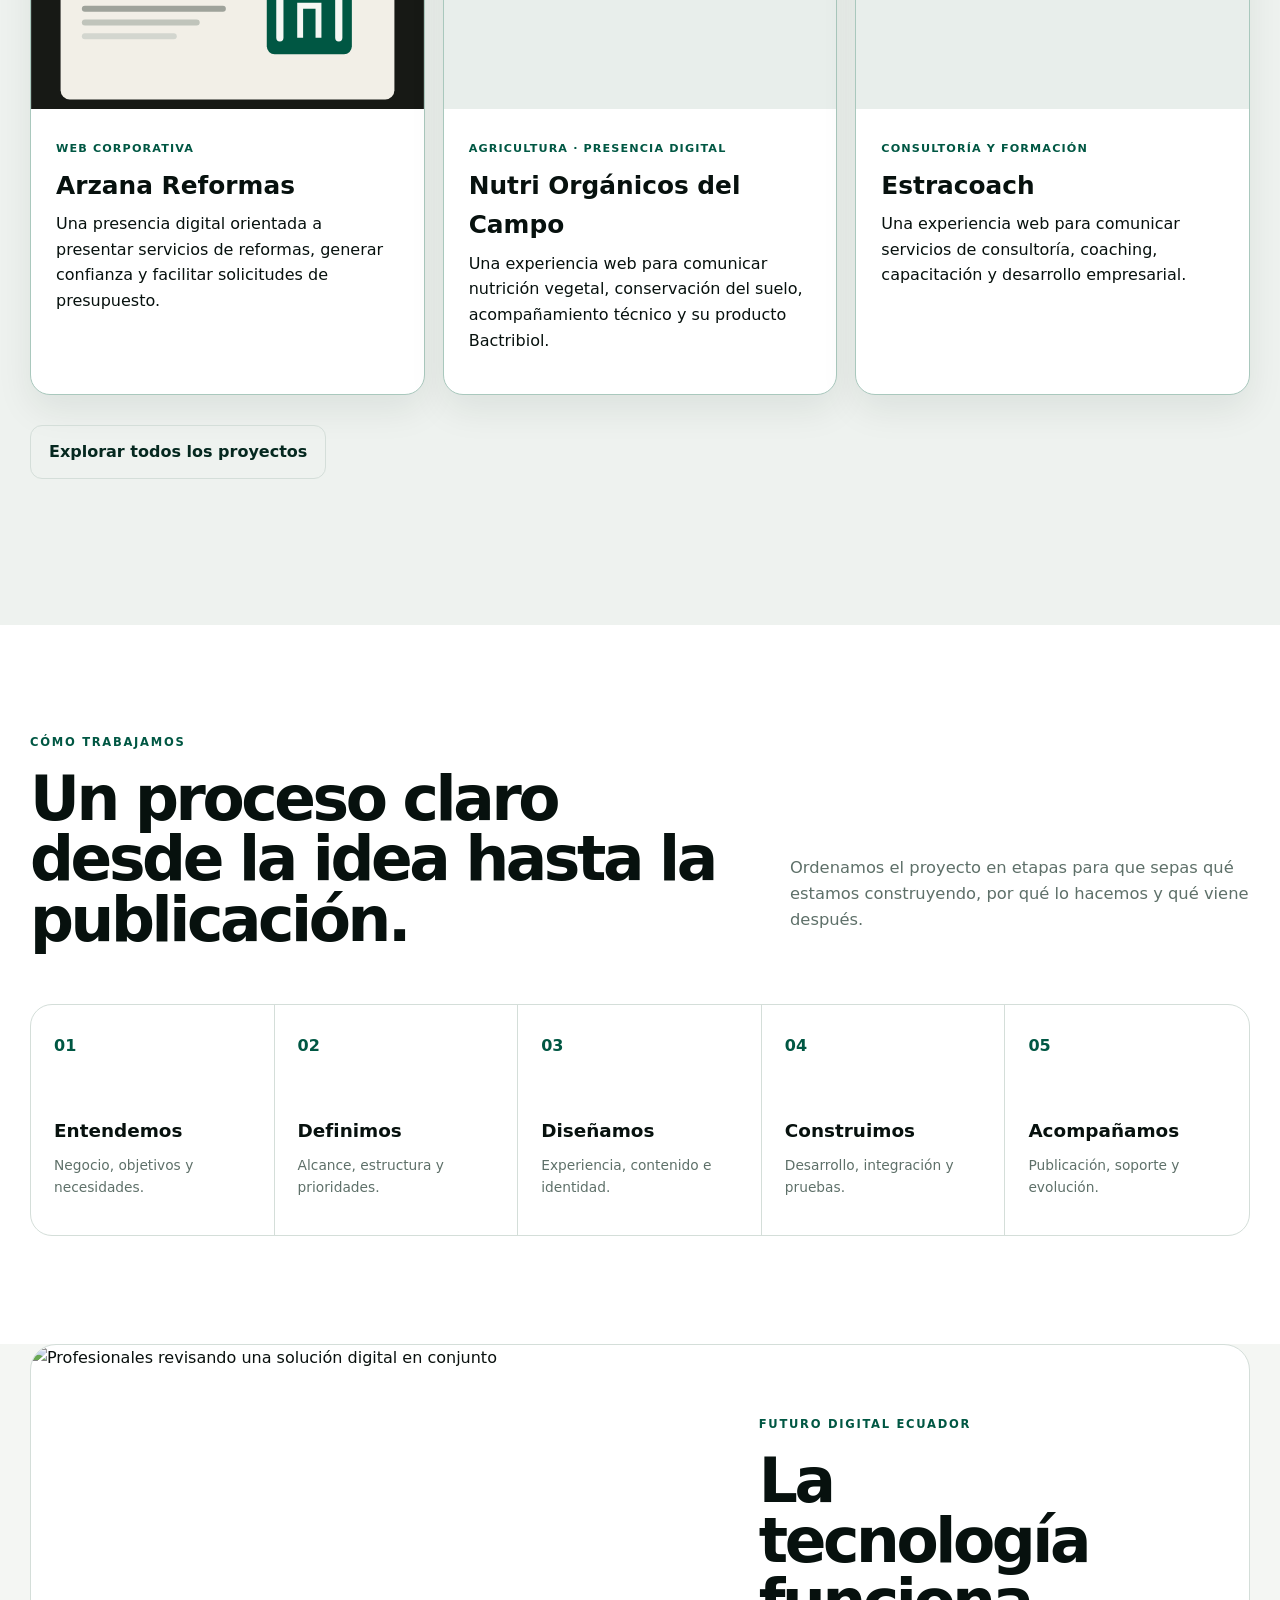
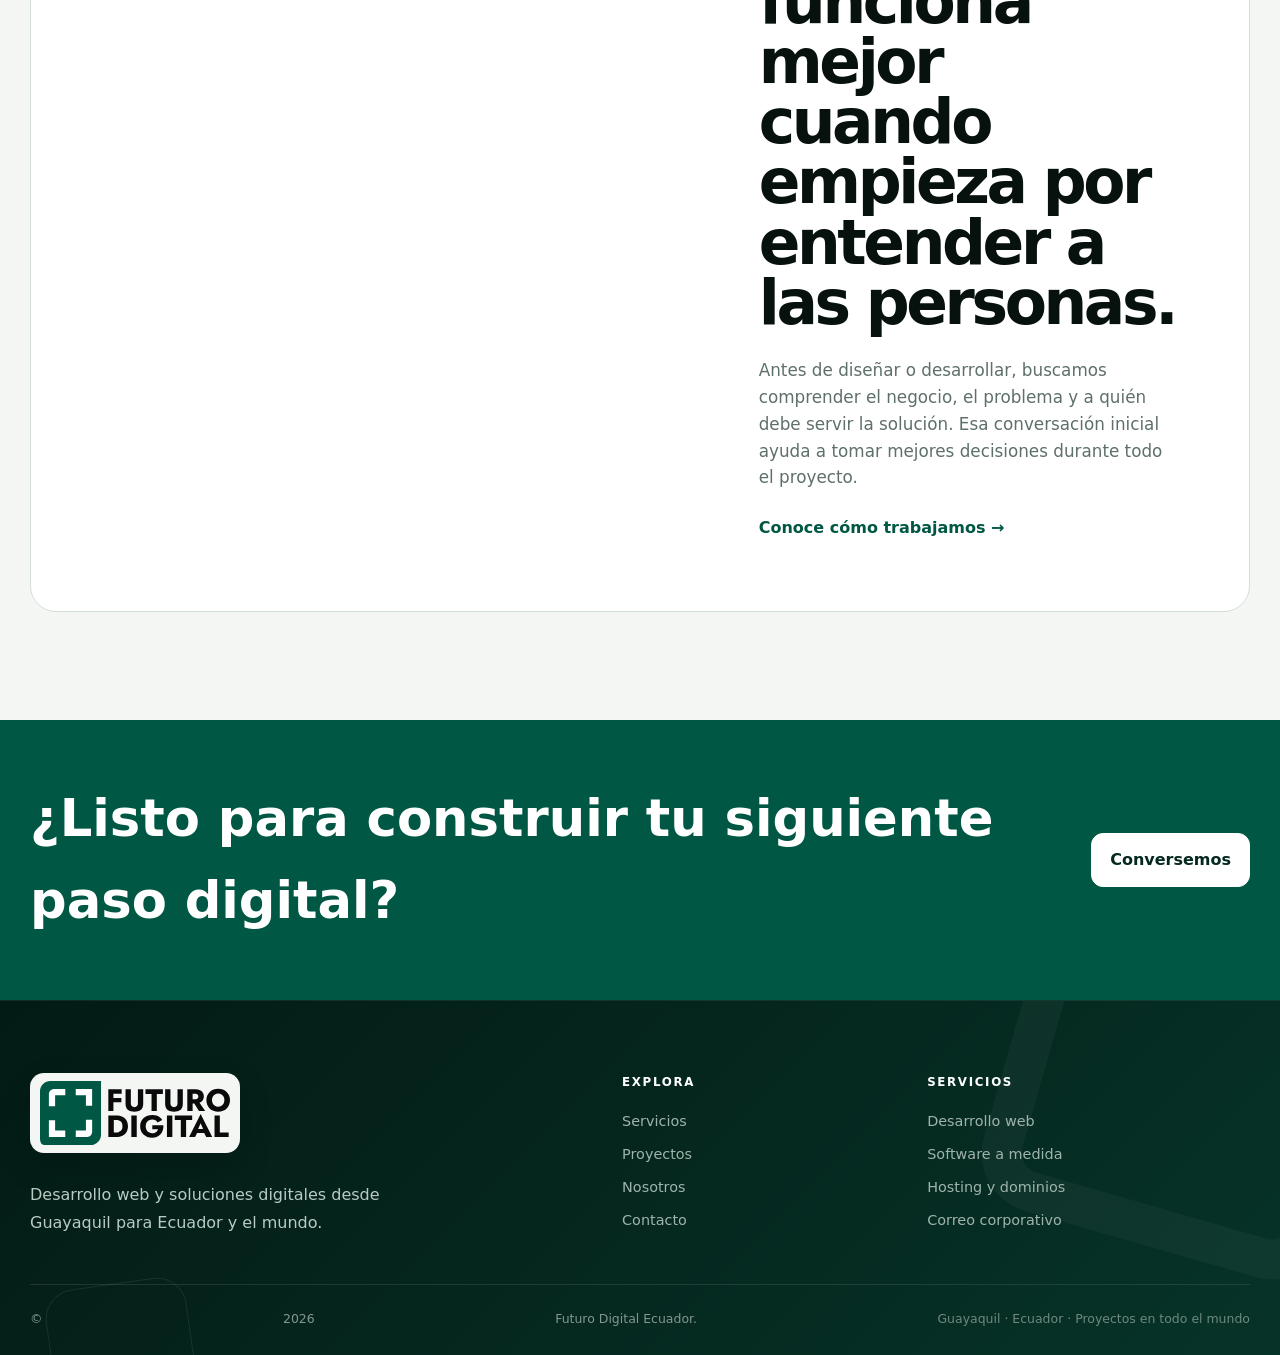
==== commit adcca9f8: "Integra fotografía real y actualiza caso Nutri en portada" ====
--- a/index.html
+++ b/index.html
@@ -1 +1 @@
-<!doctype html><html lang="es-EC"><head><meta charset="utf-8"><meta name="viewport" content="width=device-width,initial-scale=1"><title>Desarrollo Web en Guayaquil | Futuro Digital Ecuador</title><meta name="description" content="Desarrollo web, software a medida, hosting, dominios y correo corporativo desde Guayaquil para Ecuador y clientes de cualquier parte del mundo."><link rel="canonical" href="https://futurodigitalec.com/"><link rel="icon" type="image/svg+xml" href="assets/img/isotipo.svg"><meta name="robots" content="index,follow,max-image-preview:large"><meta property="og:title" content="Futuro Digital Ecuador | Desarrollo web y soluciones digitales"><meta property="og:description" content="Tecnología que impulsa tu negocio. Desde Guayaquil para Ecuador y el mundo."><meta property="og:url" content="https://futurodigitalec.com/"><meta property="og:type" content="website"><meta property="og:image" content="https://futurodigitalec.com/assets/img/og-futuro-digital.svg"><link rel="stylesheet" href="assets/css/styles.css"><link rel="stylesheet" href="assets/css/portfolio.css"><link rel="stylesheet" href="assets/css/pages.css"><script type="application/ld+json">{"@context":"https://schema.org","@type":"ProfessionalService","name":"Futuro Digital Ecuador","url":"https://futurodigitalec.com/","areaServed":["Guayaquil","Ecuador","Worldwide"],"address":{"@type":"PostalAddress","addressLocality":"Guayaquil","addressRegion":"Guayas","addressCountry":"EC"},"serviceType":["Desarrollo web","Software a medida","Hosting y dominios","Correo corporativo"]}</script></head><body><header class="site-header"><div class="container nav"><a class="brand" href="index.html"><img alt="Futuro Digital Ecuador" src="assets/img/logo.svg"></a><button class="menu" type="button" aria-expanded="false">Menú</button><nav class="links"><a href="servicios.html">Servicios</a><a href="proyectos.html">Proyectos</a><a href="nosotros.html">Nosotros</a><a href="contacto.html">Contacto</a><a class="btn small" href="contacto.html">Cotizar proyecto</a></nav></div></header><main><section class="hero" id="inicio"><div class="container hero-grid"><div class="hero-copy"><p class="eyebrow">GUAYAQUIL · ECUADOR · PROYECTOS EN TODO EL MUNDO · DESDE 2019</p><h1>Tecnología que impulsa <span>tu negocio.</span></h1><p class="lead">Diseñamos y desarrollamos soluciones digitales para empresas que quieren verse profesionales, trabajar mejor y crecer con una base tecnológica confiable.</p><div class="actions"><a class="btn" href="contacto.html">Cuéntanos tu proyecto</a><a class="btn secondary" href="proyectos.html">Conoce nuestro trabajo</a></div><div class="hero-proof"><div><strong>2019</strong><span>Experiencia construyendo soluciones digitales</span></div><div><strong>Guayaquil</strong><span>Base local, atención cercana</span></div><div><strong>Global</strong><span>Trabajo remoto sin fronteras</span></div></div></div><div class="hero-media"><img src="assets/img/hero-workspace.svg" alt="Equipo trabajando en desarrollo web y soluciones digitales" loading="eager"><div class="media-frame frame-one"></div><div class="media-frame frame-two"></div><div class="hero-card"><span>FUTURO DIGITAL</span><strong>Más que una página web.</strong><p>Construimos una presencia digital preparada para crecer contigo.</p></div></div></div></section><section class="manifesto"><div class="container manifesto-grid"><p class="eyebrow light">NUESTRA PROPUESTA</p><h2>Diseño que comunica. Tecnología que funciona. Acompañamiento que continúa después del lanzamiento.</h2></div></section><section class="section services"><div class="container"><div class="section-head"><div><p class="eyebrow">SERVICIOS</p><h2>Todo lo que tu negocio necesita para avanzar digitalmente.</h2></div><p>Integramos estrategia, diseño, desarrollo e infraestructura para que no tengas que coordinar múltiples proveedores para construir tu presencia digital.</p></div><div class="service-links"><a href="desarrollo-web.html"><strong>Desarrollo web</strong><span>Sitios corporativos, landing pages, catálogos, portafolios y e-commerce.</span></a><a href="software-a-medida.html"><strong>Software a medida</strong><span>Aplicaciones, automatizaciones e integraciones adaptadas a procesos reales.</span></a><a href="hosting-dominios.html"><strong>Hosting y dominios</strong><span>Infraestructura administrada para mantener tus servicios disponibles.</span></a><a href="correo-corporativo.html"><strong>Correo corporativo</strong><span>Comunicación profesional utilizando la identidad de tu empresa.</span></a></div></div></section><section class="section"><div class="container"><div class="visual-band"><div><p class="eyebrow light">UNA SOLA VISIÓN DIGITAL</p><h2>Tu web, tu infraestructura y tu crecimiento conectados.</h2><p>Partimos de lo que necesita tu negocio y construimos una solución coherente: presencia, tecnología y continuidad trabajando como un solo sistema.</p></div><div class="visual-stats"><div><strong>Web</strong><span>Diseño y desarrollo</span></div><div><strong>Cloud</strong><span>Hosting y dominios</span></div><div><strong>Custom</strong><span>Software a medida</span></div><div><strong>Support</strong><span>Continuidad técnica</span></div></div></div></div></section><section class="section projects-section"><div class="container"><div class="section-head"><div><p class="eyebrow">PROYECTOS</p><h2>Soluciones construidas para negocios distintos.</h2></div><p>Cada proyecto parte de una necesidad real. Estos son algunos ejemplos de cómo transformamos objetivos de negocio en experiencias digitales claras y funcionales.</p></div><div class="portfolio-grid unified"><article class="featured-project-card"><img src="assets/img/projects/arzana.svg" alt="Proyecto Arzana Reformas"><div><span>WEB CORPORATIVA</span><h3><a href="proyecto-arzana-reformas.html">Arzana Reformas</a></h3><p>Una presencia digital orientada a presentar servicios de reformas, generar confianza y facilitar solicitudes de presupuesto.</p></div></article><article class="featured-project-card"><img src="assets/img/projects/nutri-organicos.svg" alt="Proyecto Nutri Orgánicos del Campo"><div><span>PRESENCIA DIGITAL</span><h3><a href="proyecto-nutri-organicos.html">Nutri Orgánicos del Campo</a></h3><p>Un espacio digital para presentar la marca, su propuesta comercial y facilitar el contacto con potenciales clientes.</p></div></article><article class="featured-project-card"><img src="https://raw.githubusercontent.com/Knixonhc/Kenji_Herrera/43885ed59f9836b214b163a19b79d67db864083b/assets/img/portfolio/estracoach/estracoach1.png" alt="Sitio web de Estracoach"><div><span>CONSULTORÍA Y FORMACIÓN</span><h3><a href="proyecto-estracoach.html">Estracoach</a></h3><p>Una experiencia web para comunicar servicios de consultoría, coaching, capacitación y desarrollo empresarial.</p></div></article></div><div class="actions"><a class="btn secondary" href="proyectos.html">Explorar todos los proyectos</a></div></div></section><section class="section process-section"><div class="container"><div class="section-head"><div><p class="eyebrow">CÓMO TRABAJAMOS</p><h2>Un proceso claro desde la idea hasta la publicación.</h2></div><p>Ordenamos el proyecto en etapas para que sepas qué estamos construyendo, por qué lo hacemos y qué viene después.</p></div><ol class="process"><li><span>01</span><strong>Entendemos</strong><p>Negocio, objetivos y necesidades.</p></li><li><span>02</span><strong>Definimos</strong><p>Alcance, estructura y prioridades.</p></li><li><span>03</span><strong>Diseñamos</strong><p>Experiencia, contenido e identidad.</p></li><li><span>04</span><strong>Construimos</strong><p>Desarrollo, integración y pruebas.</p></li><li><span>05</span><strong>Acompañamos</strong><p>Publicación, soporte y evolución.</p></li></ol></div></section><section class="image-story"><div class="container image-story-grid"><div class="image-story-photo"><img src="assets/img/team-collaboration.svg" alt="Colaboración en proyectos digitales" loading="lazy"></div><div class="image-story-copy"><p class="eyebrow">FUTURO DIGITAL ECUADOR</p><h2>Desde Guayaquil, con capacidad para trabajar contigo estés donde estés.</h2><p>Nacimos para acercar soluciones digitales profesionales a negocios que necesitan avanzar sin convertir la tecnología en una complicación.</p><a href="nosotros.html">Conoce quiénes somos →</a></div></div></section><section class="cta-band"><div class="container"><h2>¿Listo para construir tu siguiente paso digital?</h2><a class="btn secondary" href="contacto.html">Conversemos</a></div></section></main><footer><div class="container footer-grid"><div class="footer-brand"><img alt="Futuro Digital Ecuador" src="assets/img/logo.svg"><p>Desarrollo web y soluciones digitales desde Guayaquil para Ecuador y el mundo.</p></div><div><strong>Explora</strong><a href="servicios.html">Servicios</a><a href="proyectos.html">Proyectos</a><a href="nosotros.html">Nosotros</a><a href="contacto.html">Contacto</a></div><div><strong>Servicios</strong><a href="desarrollo-web.html">Desarrollo web</a><a href="software-a-medida.html">Software a medida</a><a href="hosting-dominios.html">Hosting y dominios</a><a href="correo-corporativo.html">Correo corporativo</a></div></div><div class="container footer-bottom">© <span id="year"></span> Futuro Digital Ecuador.</div></footer><script src="assets/js/main.js"></script></body></html>+<!doctype html><html lang="es-EC"><head><meta charset="utf-8"><meta name="viewport" content="width=device-width,initial-scale=1"><title>Desarrollo Web en Guayaquil | Futuro Digital Ecuador</title><meta name="description" content="Desarrollo web, software a medida, hosting, dominios y correo corporativo desde Guayaquil para Ecuador y clientes de cualquier parte del mundo."><link rel="canonical" href="https://futurodigitalec.com/"><link rel="icon" type="image/svg+xml" href="assets/img/isotipo.svg"><meta name="robots" content="index,follow,max-image-preview:large"><meta property="og:title" content="Futuro Digital Ecuador | Desarrollo web y soluciones digitales"><meta property="og:description" content="Tecnología que impulsa tu negocio. Desde Guayaquil para Ecuador y el mundo."><meta property="og:url" content="https://futurodigitalec.com/"><meta property="og:type" content="website"><meta property="og:image" content="https://futurodigitalec.com/assets/img/og-futuro-digital.svg"><link rel="stylesheet" href="assets/css/styles.css"><link rel="stylesheet" href="assets/css/portfolio.css"><link rel="stylesheet" href="assets/css/pages.css"><script type="application/ld+json">{"@context":"https://schema.org","@type":"ProfessionalService","name":"Futuro Digital Ecuador","url":"https://futurodigitalec.com/","areaServed":["Guayaquil","Ecuador","Worldwide"],"address":{"@type":"PostalAddress","addressLocality":"Guayaquil","addressRegion":"Guayas","addressCountry":"EC"},"serviceType":["Desarrollo web","Software a medida","Hosting y dominios","Correo corporativo"]}</script></head><body><header class="site-header"><div class="container nav"><a class="brand" href="index.html"><img alt="Futuro Digital Ecuador" src="assets/img/logo.svg"></a><button class="menu" type="button" aria-expanded="false">Menú</button><nav class="links"><a href="servicios.html">Servicios</a><a href="proyectos.html">Proyectos</a><a href="nosotros.html">Nosotros</a><a href="contacto.html">Contacto</a><a class="btn small" href="contacto.html">Cotizar proyecto</a></nav></div></header><main><section class="hero" id="inicio"><div class="container hero-grid"><div class="hero-copy"><p class="eyebrow">GUAYAQUIL · ECUADOR · PROYECTOS EN TODO EL MUNDO · DESDE 2019</p><h1>Tecnología que impulsa <span>tu negocio.</span></h1><p class="lead">Diseñamos y desarrollamos soluciones digitales para empresas que quieren verse profesionales, trabajar mejor y crecer con una base tecnológica confiable.</p><div class="actions"><a class="btn" href="contacto.html">Cuéntanos tu proyecto</a><a class="btn secondary" href="proyectos.html">Conoce nuestro trabajo</a></div><div class="hero-proof"><div><strong>2019</strong><span>Experiencia construyendo soluciones digitales</span></div><div><strong>Guayaquil</strong><span>Base local, atención cercana</span></div><div><strong>Global</strong><span>Trabajo remoto sin fronteras</span></div></div></div><div class="hero-media"><img src="https://images.pexels.com/photos/7888673/pexels-photo-7888673.jpeg?cs=srgb&amp;dl=pexels-rdne-7888673.jpg&amp;fm=jpg" alt="Profesionales colaborando en un proyecto digital" loading="eager" referrerpolicy="no-referrer"><div class="media-frame frame-one"></div><div class="media-frame frame-two"></div><div class="hero-card"><span>FUTURO DIGITAL</span><strong>Más que una página web.</strong><p>Construimos una presencia digital preparada para crecer contigo.</p></div></div></div></section><section class="manifesto"><div class="container manifesto-grid"><p class="eyebrow light">NUESTRA PROPUESTA</p><h2>Diseño que comunica. Tecnología que funciona. Acompañamiento que continúa después del lanzamiento.</h2></div></section><section class="section services"><div class="container"><div class="section-head"><div><p class="eyebrow">SERVICIOS</p><h2>Todo lo que tu negocio necesita para avanzar digitalmente.</h2></div><p>Integramos estrategia, diseño, desarrollo e infraestructura para que no tengas que coordinar múltiples proveedores para construir tu presencia digital.</p></div><div class="service-links"><a href="desarrollo-web.html"><strong>Desarrollo web</strong><span>Sitios corporativos, landing pages, catálogos, portafolios y e-commerce.</span></a><a href="software-a-medida.html"><strong>Software a medida</strong><span>Aplicaciones, automatizaciones e integraciones adaptadas a procesos reales.</span></a><a href="hosting-dominios.html"><strong>Hosting y dominios</strong><span>Infraestructura administrada para mantener tus servicios disponibles.</span></a><a href="correo-corporativo.html"><strong>Correo corporativo</strong><span>Comunicación profesional utilizando la identidad de tu empresa.</span></a></div></div></section><section class="section"><div class="container"><div class="visual-band"><div><p class="eyebrow light">UNA SOLA VISIÓN DIGITAL</p><h2>Tu web, tu infraestructura y tu crecimiento conectados.</h2><p>Partimos de lo que necesita tu negocio y construimos una solución coherente: presencia, tecnología y continuidad trabajando como un solo sistema.</p></div><div class="visual-stats"><div><strong>Web</strong><span>Diseño y desarrollo</span></div><div><strong>Cloud</strong><span>Hosting y dominios</span></div><div><strong>Custom</strong><span>Software a medida</span></div><div><strong>Support</strong><span>Continuidad técnica</span></div></div></div></div></section><section class="section projects-section"><div class="container"><div class="section-head"><div><p class="eyebrow">PROYECTOS</p><h2>Soluciones construidas para negocios distintos.</h2></div><p>Cada proyecto parte de una necesidad real. Estos son algunos ejemplos de cómo transformamos objetivos de negocio en experiencias digitales claras y funcionales.</p></div><div class="portfolio-grid unified"><article class="featured-project-card"><img src="assets/img/projects/arzana.svg" alt="Proyecto Arzana Reformas"><div><span>WEB CORPORATIVA</span><h3><a href="proyecto-arzana-reformas.html">Arzana Reformas</a></h3><p>Una presencia digital orientada a presentar servicios de reformas, generar confianza y facilitar solicitudes de presupuesto.</p></div></article><article class="featured-project-card"><img src="https://raw.githubusercontent.com/Knixonhc/nutri-organicos-web/main/assets/images/cacao-hero.webp" alt="Cultivo de cacao presentado en el proyecto Nutri Orgánicos del Campo" loading="lazy"><div><span>AGRICULTURA · PRESENCIA DIGITAL</span><h3><a href="proyecto-nutri-organicos.html">Nutri Orgánicos del Campo</a></h3><p>Una experiencia web para comunicar nutrición vegetal, conservación del suelo, acompañamiento técnico y su producto Bactribiol.</p></div></article><article class="featured-project-card"><img src="https://raw.githubusercontent.com/Knixonhc/Kenji_Herrera/43885ed59f9836b214b163a19b79d67db864083b/assets/img/portfolio/estracoach/estracoach1.png" alt="Sitio web de Estracoach"><div><span>CONSULTORÍA Y FORMACIÓN</span><h3><a href="proyecto-estracoach.html">Estracoach</a></h3><p>Una experiencia web para comunicar servicios de consultoría, coaching, capacitación y desarrollo empresarial.</p></div></article></div><div class="actions"><a class="btn secondary" href="proyectos.html">Explorar todos los proyectos</a></div></div></section><section class="section process-section"><div class="container"><div class="section-head"><div><p class="eyebrow">CÓMO TRABAJAMOS</p><h2>Un proceso claro desde la idea hasta la publicación.</h2></div><p>Ordenamos el proyecto en etapas para que sepas qué estamos construyendo, por qué lo hacemos y qué viene después.</p></div><ol class="process"><li><span>01</span><strong>Entendemos</strong><p>Negocio, objetivos y necesidades.</p></li><li><span>02</span><strong>Definimos</strong><p>Alcance, estructura y prioridades.</p></li><li><span>03</span><strong>Diseñamos</strong><p>Experiencia, contenido e identidad.</p></li><li><span>04</span><strong>Construimos</strong><p>Desarrollo, integración y pruebas.</p></li><li><span>05</span><strong>Acompañamos</strong><p>Publicación, soporte y evolución.</p></li></ol></div></section><section class="image-story"><div class="container image-story-grid"><div class="image-story-photo"><img src="https://images.pexels.com/photos/3932230/pexels-photo-3932230.jpeg?cs=srgb&amp;dl=pexels-olly-3932230.jpg&amp;fm=jpg" alt="Profesionales revisando una solución digital en conjunto" loading="lazy" referrerpolicy="no-referrer"></div><div class="image-story-copy"><p class="eyebrow">FUTURO DIGITAL ECUADOR</p><h2>La tecnología funciona mejor cuando empieza por entender a las personas.</h2><p>Antes de diseñar o desarrollar, buscamos comprender el negocio, el problema y a quién debe servir la solución. Esa conversación inicial ayuda a tomar mejores decisiones durante todo el proyecto.</p><a href="nosotros.html">Conoce cómo trabajamos →</a></div></div></section><section class="cta-band"><div class="container"><h2>¿Listo para construir tu siguiente paso digital?</h2><a class="btn secondary" href="contacto.html">Conversemos</a></div></section></main><footer><div class="container footer-grid"><div class="footer-brand"><img alt="Futuro Digital Ecuador" src="assets/img/logo.svg"><p>Desarrollo web y soluciones digitales desde Guayaquil para Ecuador y el mundo.</p></div><div><strong>Explora</strong><a href="servicios.html">Servicios</a><a href="proyectos.html">Proyectos</a><a href="nosotros.html">Nosotros</a><a href="contacto.html">Contacto</a></div><div><strong>Servicios</strong><a href="desarrollo-web.html">Desarrollo web</a><a href="software-a-medida.html">Software a medida</a><a href="hosting-dominios.html">Hosting y dominios</a><a href="correo-corporativo.html">Correo corporativo</a></div></div><div class="container footer-bottom">© <span id="year"></span> Futuro Digital Ecuador.</div></footer><script src="assets/js/main.js"></script></body></html>
--- a/assets/css/styles.css
+++ b/assets/css/styles.css
@@ -1 +1 @@
-:root{--green:#005743;--deep:#05281f;--black:#07110e;--off:#f4f6f3;--tint:#e5eee9;--line:#d4ded9;--white:#fff;--muted:#5e7069;--max:1220px}*{box-sizing:border-box}html{scroll-behavior:smooth}body{margin:0;font-family:Inter,system-ui,-apple-system,BlinkMacSystemFont,"Segoe UI",sans-serif;background:var(--off);color:var(--black);line-height:1.6}img{max-width:100%;display:block}a{text-decoration:none;color:inherit}button,input,textarea,select{font:inherit}.container{width:min(var(--max),calc(100% - 44px));margin:auto}.site-header{position:sticky;top:0;z-index:50;background:rgba(244,246,243,.88);backdrop-filter:blur(18px);border-bottom:1px solid rgba(5,40,31,.08)}.nav{height:82px;display:flex;align-items:center;justify-content:space-between;gap:28px}.brand img{width:184px;height:54px;object-fit:contain}.links{display:flex;gap:28px;align-items:center;font-size:.9rem;font-weight:700}.links>a:not(.btn):hover{color:var(--green)}.menu{display:none;background:transparent;border:1px solid var(--line);border-radius:10px;padding:8px 11px;font-weight:800}.btn{display:inline-flex;align-items:center;justify-content:center;border-radius:12px;padding:13px 18px;background:var(--green);color:#fff;border:1px solid var(--green);font-weight:800;transition:.2s ease}.btn:hover{transform:translateY(-1px);box-shadow:0 10px 26px rgba(0,87,67,.13)}.btn.small{padding:9px 14px}.btn.secondary{background:transparent;color:var(--deep);border-color:var(--line)}.btn.dark{background:var(--deep);border-color:var(--deep)}.hero{min-height:86vh;display:grid;align-items:center;padding:76px 0 92px;overflow:hidden}.hero-grid{display:grid;grid-template-columns:1.08fr .92fr;gap:84px;align-items:center}.eyebrow{margin:0 0 18px;color:var(--green);font-size:.72rem;font-weight:900;letter-spacing:.15em}.eyebrow.light{color:#bfe3d6}h1,h2,h3,p{margin-top:0}h1{font-size:clamp(3.7rem,7vw,7rem);line-height:.91;letter-spacing:-.068em;margin-bottom:28px;max-width:820px}h1 span{color:var(--green)}.lead{max-width:710px;font-size:1.12rem;color:#4f645c}.actions{display:flex;gap:12px;flex-wrap:wrap;margin:30px 0 38px}.hero-proof{display:flex;gap:34px;flex-wrap:wrap}.hero-proof div{display:grid}.hero-proof strong{font-size:1.1rem;color:var(--green)}.hero-proof span{font-size:.76rem;color:var(--muted)}.hero-media{position:relative;min-height:610px}.hero-media>img{position:absolute;inset:40px 30px 30px 30px;width:calc(100% - 60px);height:calc(100% - 70px);object-fit:cover;border-radius:28px;filter:saturate(.78) contrast(1.02)}.hero-media:after{content:"";position:absolute;inset:40px 30px 30px 30px;border-radius:28px;background:linear-gradient(180deg,rgba(5,40,31,.02),rgba(5,40,31,.58))}.media-frame{position:absolute;border:3px solid var(--green);border-radius:26px;z-index:1}.frame-one{width:240px;height:240px;left:0;top:0}.frame-two{width:230px;height:230px;right:0;bottom:0}.hero-card{position:absolute;z-index:3;left:58px;right:58px;bottom:62px;color:#fff}.hero-card span{font-size:.69rem;font-weight:900;letter-spacing:.16em}.hero-card strong{display:block;font-size:2.45rem;line-height:1.02;letter-spacing:-.045em;margin:12px 0 8px}.hero-card p{margin:0;color:#d5e1dc}.manifesto{padding:50px 0;background:var(--green);color:#fff}.manifesto-grid{display:grid;grid-template-columns:.36fr 1.64fr;gap:58px;align-items:start}.manifesto .eyebrow{color:#cce8de}.manifesto h2{font-size:clamp(2rem,4.3vw,4rem);line-height:1.02;letter-spacing:-.052em;margin:0}.section{padding:108px 0}.section-head{display:grid;grid-template-columns:1.2fr .8fr;gap:70px;align-items:end;margin-bottom:54px}.section-head h2,.about h2,.contact h2,.image-story h2{font-size:clamp(2.5rem,4.8vw,4.8rem);line-height:.98;letter-spacing:-.055em;margin:0}.section-head>p{color:var(--muted);font-size:1.02rem}.service-grid{display:grid;grid-template-columns:repeat(12,1fr);gap:16px}.service-card{grid-column:span 4;min-height:290px;background:#fff;border:1px solid var(--line);border-radius:20px;padding:28px;display:flex;flex-direction:column;justify-content:space-between}.service-card.featured{grid-column:span 8;background:var(--deep);color:#fff;display:grid;grid-template-columns:.18fr .82fr;gap:20px}.service-card>span{color:var(--green);font-weight:900}.service-card.featured>span{color:#94c9b6}.service-card h3{font-size:1.55rem;letter-spacing:-.03em;margin:34px 0 12px}.service-card.featured h3{font-size:2.2rem;margin-top:0}.service-card p{color:var(--muted);margin:0}.service-card.featured p{color:#bdd0c9;max-width:620px}.service-card ul{padding:0;margin:30px 0 0;list-style:none;display:flex;gap:9px;flex-wrap:wrap}.service-card li{font-size:.76rem;border:1px solid rgba(255,255,255,.18);padding:7px 10px;border-radius:999px}.image-story{padding:0 0 108px}.image-story-grid{display:grid;grid-template-columns:1.08fr .92fr;background:#fff;border:1px solid var(--line);border-radius:26px;overflow:hidden;min-height:580px}.image-story-photo img{width:100%;height:100%;object-fit:cover;filter:saturate(.72)}.image-story-copy{padding:70px;display:flex;flex-direction:column;justify-content:center}.image-story-copy p:not(.eyebrow){color:var(--muted);font-size:1.05rem;margin:24px 0}.image-story-copy a{font-weight:900;color:var(--green)}.projects-section{background:#eef2ef;overflow:hidden}.project-head{align-items:center}.carousel-controls{justify-self:end;display:flex;gap:8px}.carousel-btn{width:48px;height:48px;border:1px solid var(--line);border-radius:50%;background:#fff;cursor:pointer;font-size:1.25rem;transition:.2s}.carousel-btn:hover{background:var(--green);color:#fff;border-color:var(--green)}.project-carousel{display:flex;gap:18px;overflow-x:auto;scroll-snap-type:x mandatory;scrollbar-width:none;padding:0 max(22px,calc((100vw - var(--max))/2)) 12px}.project-carousel::-webkit-scrollbar{display:none}.project-slide{scroll-snap-align:start;flex:0 0 min(720px,76vw);background:#fff;border:1px solid var(--line);border-radius:24px;overflow:hidden}.project-art{height:390px;padding:34px;position:relative}.browser-shell{height:100%;border-radius:16px;background:#ebe8df;box-shadow:0 28px 80px rgba(0,0,0,.18);overflow:hidden}.browser-bar{height:40px;background:#30312e;display:flex;align-items:center;gap:6px;padding:0 14px}.browser-bar i{width:8px;height:8px;border-radius:50%;background:#eee}.arzana-word{font-size:4rem;font-weight:900;letter-spacing:-.06em;padding:70px 45px 12px;color:#252721}.arzana-lines{margin:0 45px;width:55%;height:60px;background:repeating-linear-gradient(to bottom,#9ea197 0 4px,transparent 4px 16px)}.project-arzana .project-art{background:#20211d}.project-copy{padding:26px 28px 32px}.project-copy span{font-size:.69rem;color:var(--green);font-weight:900;letter-spacing:.13em}.project-copy h3{font-size:2rem;letter-spacing:-.04em;margin:10px 0}.project-copy p{color:var(--muted);margin:0;max-width:600px}.archive-art{display:flex;flex-direction:column;justify-content:flex-end;overflow:hidden}.archive-art b,.archive-art em{position:relative;z-index:2;font-size:4.6rem;line-height:.83;letter-spacing:-.07em}.archive-art em{font-style:normal}.archive-grid{position:absolute;inset:28px;background-image:linear-gradient(rgba(255,255,255,.12) 1px,transparent 1px),linear-gradient(90deg,rgba(255,255,255,.12) 1px,transparent 1px);background-size:44px 44px}.project-green .project-art{background:var(--green);color:#fff}.project-dark .project-art{background:var(--deep);color:#fff}.project-light .project-art{background:#f2ede5;color:#1b2a24}.project-light .archive-grid,.project-mint .archive-grid{background-image:linear-gradient(rgba(0,87,67,.10) 1px,transparent 1px),linear-gradient(90deg,rgba(0,87,67,.10) 1px,transparent 1px)}.project-mint .project-art{background:#cfe2da;color:var(--deep)}.project-note{margin:24px 0 0;color:var(--muted);font-size:.84rem}.process-section{background:#fff}.process{list-style:none;padding:0;margin:0;display:grid;grid-template-columns:repeat(5,1fr);border:1px solid var(--line);border-radius:22px;overflow:hidden}.process li{padding:28px 23px;border-right:1px solid var(--line);min-height:230px}.process li:last-child{border-right:0}.process span{display:block;color:var(--green);font-weight:900;margin-bottom:58px}.process strong{font-size:1.15rem}.process p{font-size:.86rem;color:var(--muted);margin:8px 0 0}.about{background:var(--off)}.about-grid{display:grid;grid-template-columns:.8fr 1.2fr;gap:90px}.about-sticky{position:sticky;top:130px;align-self:start}.about-copy .large{font-size:1.55rem;line-height:1.35;color:var(--deep)}.about-copy>p:not(.large){color:var(--muted);font-size:1.03rem}.principles{display:grid;grid-template-columns:repeat(3,1fr);gap:12px;margin-top:42px}.principles div{background:#fff;border:1px solid var(--line);border-radius:16px;padding:20px}.principles strong{display:block;color:var(--green);margin-bottom:7px}.principles span{font-size:.83rem;color:var(--muted)}.contact{padding:108px 0;background:var(--green);color:#fff}.contact-grid{display:grid;grid-template-columns:.9fr 1.1fr;gap:80px;align-items:start}.contact>div>div>p:not(.eyebrow){color:#d0e3dc}.contact-meta{display:grid;gap:7px;margin-top:34px;color:#c0d9d0;font-size:.86rem}.contact form{background:#fff;color:var(--black);padding:30px;border-radius:22px;display:grid;gap:16px;box-shadow:0 30px 80px rgba(3,27,21,.14)}.field-row{display:grid;grid-template-columns:1fr 1fr;gap:14px}.contact label{font-size:.79rem;font-weight:800;display:grid;gap:7px}.contact input,.contact textarea,.contact select{border:1px solid var(--line);border-radius:10px;padding:12px;background:#fbfcfb;outline:none}.contact input:focus,.contact textarea:focus,.contact select:focus{border-color:var(--green);box-shadow:0 0 0 3px rgba(0,87,67,.08)}.contact small{color:#7c8e87}footer{background:#031b15;color:#d5e0dc;padding:55px 0 26px}.footer-grid{display:grid;grid-template-columns:1.4fr .7fr .9fr;gap:50px}.footer-brand img{width:190px;background:#f4f6f3;border-radius:10px;padding:5px}.footer-grid>div{display:flex;flex-direction:column;gap:9px}.footer-grid a,.footer-grid span,.footer-grid p{color:#99afa6;font-size:.88rem}.footer-bottom{margin-top:36px;padding-top:22px;border-top:1px solid rgba(255,255,255,.1);font-size:.78rem;color:#82988f}@media(max-width:980px){.hero-grid,.manifesto-grid,.section-head,.image-story-grid,.about-grid,.contact-grid{grid-template-columns:1fr}.hero-grid{gap:42px}.hero-media{min-height:520px}.manifesto-grid{gap:12px}.service-card,.service-card.featured{grid-column:span 6}.service-card.featured{display:flex}.process{grid-template-columns:repeat(2,1fr)}.process li{border-bottom:1px solid var(--line)}.process li:nth-child(2n){border-right:0}.about-sticky{position:static}.carousel-controls{justify-self:start}.links{display:none;position:absolute;top:82px;left:22px;right:22px;background:#fff;border:1px solid var(--line);border-radius:16px;padding:20px;flex-direction:column;align-items:stretch;box-shadow:0 20px 50px rgba(0,0,0,.08)}.links.open{display:flex}.menu{display:block}}@media(max-width:650px){.container{width:min(var(--max),calc(100% - 24px))}.nav{height:72px}.brand img{width:152px}.hero{padding:48px 0 68px}h1{font-size:3.55rem}.hero-proof{gap:18px}.hero-media{min-height:430px}.hero-media>img,.hero-media:after{inset:24px 14px 14px 14px;width:calc(100% - 28px);height:calc(100% - 38px)}.hero-card{left:34px;right:34px;bottom:38px}.hero-card strong{font-size:1.85rem}.frame-one{width:150px;height:150px}.frame-two{width:140px;height:140px}.section{padding:78px 0}.service-card,.service-card.featured{grid-column:span 12}.image-story{padding-bottom:78px}.image-story-copy{padding:36px 26px}.image-story-photo{height:330px}.project-slide{flex-basis:88vw}.project-art{height:310px}.archive-art b,.archive-art em{font-size:3.3rem}.process{grid-template-columns:1fr}.process li{border-right:0}.principles{grid-template-columns:1fr}.field-row{grid-template-columns:1fr}.footer-grid{grid-template-columns:1fr}.section-head{gap:20px;margin-bottom:38px}}+:root{--green:#005743;--deep:#05281f;--black:#07110e;--off:#f4f6f3;--tint:#e5eee9;--line:#d4ded9;--white:#fff;--muted:#5e7069;--max:1220px}*{box-sizing:border-box}html{scroll-behavior:smooth}body{margin:0;font-family:Inter,system-ui,-apple-system,BlinkMacSystemFont,"Segoe UI",sans-serif;background:var(--off);color:var(--black);line-height:1.6}img{max-width:100%;display:block}a{text-decoration:none;color:inherit}button,input,textarea,select{font:inherit}.container{width:min(var(--max),calc(100% - 44px));margin:auto}.site-header{position:sticky;top:0;z-index:50;background:rgba(244,246,243,.88);backdrop-filter:blur(18px);border-bottom:1px solid rgba(5,40,31,.08)}.nav{height:82px;display:flex;align-items:center;justify-content:space-between;gap:28px}.brand img{width:184px;height:54px;object-fit:contain}.links{display:flex;gap:28px;align-items:center;font-size:.9rem;font-weight:700}.links>a:not(.btn):hover{color:var(--green)}.menu{display:none;background:transparent;border:1px solid var(--line);border-radius:10px;padding:8px 11px;font-weight:800}.btn{display:inline-flex;align-items:center;justify-content:center;border-radius:12px;padding:13px 18px;background:var(--green);color:#fff;border:1px solid var(--green);font-weight:800;transition:.2s ease}.btn:hover{transform:translateY(-1px);box-shadow:0 10px 26px rgba(0,87,67,.13)}.btn.small{padding:9px 14px}.btn.secondary{background:transparent;color:var(--deep);border-color:var(--line)}.btn.dark{background:var(--deep);border-color:var(--deep)}.hero{min-height:86vh;display:grid;align-items:center;padding:76px 0 92px;overflow:hidden}.hero-grid{display:grid;grid-template-columns:1.08fr .92fr;gap:84px;align-items:center}.eyebrow{margin:0 0 18px;color:var(--green);font-size:.72rem;font-weight:900;letter-spacing:.15em}.eyebrow.light{color:#bfe3d6}h1,h2,h3,p{margin-top:0}h1{font-size:clamp(3.7rem,7vw,7rem);line-height:.91;letter-spacing:-.068em;margin-bottom:28px;max-width:820px}h1 span{color:var(--green)}.lead{max-width:710px;font-size:1.12rem;color:#4f645c}.actions{display:flex;gap:12px;flex-wrap:wrap;margin:30px 0 38px}.hero-proof{display:flex;gap:34px;flex-wrap:wrap}.hero-proof div{display:grid}.hero-proof strong{font-size:1.1rem;color:var(--green)}.hero-proof span{font-size:.76rem;color:var(--muted)}.hero-media{position:relative;min-height:610px}.hero-media>img{position:absolute;inset:40px 30px 30px 30px;width:calc(100% - 60px);height:calc(100% - 70px);object-fit:cover;border-radius:28px;filter:saturate(.78) contrast(1.02)}.hero-media:after{content:"";position:absolute;inset:40px 30px 30px 30px;border-radius:28px;background:linear-gradient(180deg,rgba(5,40,31,.02),rgba(5,40,31,.58))}.media-frame{position:absolute;border:3px solid var(--green);border-radius:26px;z-index:1}.frame-one{width:240px;height:240px;left:0;top:0}.frame-two{width:230px;height:230px;right:0;bottom:0}.hero-card{position:absolute;z-index:3;left:58px;right:58px;bottom:62px;color:#fff}.hero-card span{font-size:.69rem;font-weight:900;letter-spacing:.16em}.hero-card strong{display:block;font-size:2.45rem;line-height:1.02;letter-spacing:-.045em;margin:12px 0 8px}.hero-card p{margin:0;color:#d5e1dc}.manifesto{padding:50px 0;background:var(--green);color:#fff}.manifesto-grid{display:grid;grid-template-columns:.36fr 1.64fr;gap:58px;align-items:start}.manifesto .eyebrow{color:#cce8de}.manifesto h2{font-size:clamp(2rem,4.3vw,4rem);line-height:1.02;letter-spacing:-.052em;margin:0}.section{padding:108px 0}.section-head{display:grid;grid-template-columns:1.2fr .8fr;gap:70px;align-items:end;margin-bottom:54px}.section-head h2,.about h2,.contact h2,.image-story h2{font-size:clamp(2.5rem,4.8vw,4.8rem);line-height:.98;letter-spacing:-.055em;margin:0}.section-head>p{color:var(--muted);font-size:1.02rem}.service-grid{display:grid;grid-template-columns:repeat(12,1fr);gap:16px}.service-card{grid-column:span 4;min-height:290px;background:#fff;border:1px solid var(--line);border-radius:20px;padding:28px;display:flex;flex-direction:column;justify-content:space-between}.service-card.featured{grid-column:span 8;background:var(--deep);color:#fff;display:grid;grid-template-columns:.18fr .82fr;gap:20px}.service-card>span{color:var(--green);font-weight:900}.service-card.featured>span{color:#94c9b6}.service-card h3{font-size:1.55rem;letter-spacing:-.03em;margin:34px 0 12px}.service-card.featured h3{font-size:2.2rem;margin-top:0}.service-card p{color:var(--muted);margin:0}.service-card.featured p{color:#bdd0c9;max-width:620px}.service-card ul{padding:0;margin:30px 0 0;list-style:none;display:flex;gap:9px;flex-wrap:wrap}.service-card li{font-size:.76rem;border:1px solid rgba(255,255,255,.18);padding:7px 10px;border-radius:999px}.image-story{padding:0 0 108px}.image-story-grid{display:grid;grid-template-columns:1.08fr .92fr;background:#fff;border:1px solid var(--line);border-radius:26px;overflow:hidden;min-height:580px}.image-story-photo img{width:100%;height:100%;object-fit:cover;filter:saturate(.72)}.image-story-copy{padding:70px;display:flex;flex-direction:column;justify-content:center}.image-story-copy p:not(.eyebrow){color:var(--muted);font-size:1.05rem;margin:24px 0}.image-story-copy a{font-weight:900;color:var(--green)}.projects-section{background:#eef2ef;overflow:hidden}.project-head{align-items:center}.carousel-controls{justify-self:end;display:flex;gap:8px}.carousel-btn{width:48px;height:48px;border:1px solid var(--line);border-radius:50%;background:#fff;cursor:pointer;font-size:1.25rem;transition:.2s}.carousel-btn:hover{background:var(--green);color:#fff;border-color:var(--green)}.project-carousel{display:flex;gap:18px;overflow-x:auto;scroll-snap-type:x mandatory;scrollbar-width:none;padding:0 max(22px,calc((100vw - var(--max))/2)) 12px}.project-carousel::-webkit-scrollbar{display:none}.project-slide{scroll-snap-align:start;flex:0 0 min(720px,76vw);background:#fff;border:1px solid var(--line);border-radius:24px;overflow:hidden}.project-art{height:390px;padding:34px;position:relative}.browser-shell{height:100%;border-radius:16px;background:#ebe8df;box-shadow:0 28px 80px rgba(0,0,0,.18);overflow:hidden}.browser-bar{height:40px;background:#30312e;display:flex;align-items:center;gap:6px;padding:0 14px}.browser-bar i{width:8px;height:8px;border-radius:50%;background:#eee}.arzana-word{font-size:4rem;font-weight:900;letter-spacing:-.06em;padding:70px 45px 12px;color:#252721}.arzana-lines{margin:0 45px;width:55%;height:60px;background:repeating-linear-gradient(to bottom,#9ea197 0 4px,transparent 4px 16px)}.project-arzana .project-art{background:#20211d}.project-copy{padding:26px 28px 32px}.project-copy span{font-size:.69rem;color:var(--green);font-weight:900;letter-spacing:.13em}.project-copy h3{font-size:2rem;letter-spacing:-.04em;margin:10px 0}.project-copy p{color:var(--muted);margin:0;max-width:600px}.archive-art{display:flex;flex-direction:column;justify-content:flex-end;overflow:hidden}.archive-art b,.archive-art em{position:relative;z-index:2;font-size:4.6rem;line-height:.83;letter-spacing:-.07em}.archive-art em{font-style:normal}.archive-grid{position:absolute;inset:28px;background-image:linear-gradient(rgba(255,255,255,.12) 1px,transparent 1px),linear-gradient(90deg,rgba(255,255,255,.12) 1px,transparent 1px);background-size:44px 44px}.project-green .project-art{background:var(--green);color:#fff}.project-dark .project-art{background:var(--deep);color:#fff}.project-light .project-art{background:#f2ede5;color:#1b2a24}.project-light .archive-grid,.project-mint .archive-grid{background-image:linear-gradient(rgba(0,87,67,.10) 1px,transparent 1px),linear-gradient(90deg,rgba(0,87,67,.10) 1px,transparent 1px)}.project-mint .project-art{background:#cfe2da;color:var(--deep)}.project-note{margin:24px 0 0;color:var(--muted);font-size:.84rem}.process-section{background:#fff}.process{list-style:none;padding:0;margin:0;display:grid;grid-template-columns:repeat(5,1fr);border:1px solid var(--line);border-radius:22px;overflow:hidden}.process li{padding:28px 23px;border-right:1px solid var(--line);min-height:230px}.process li:last-child{border-right:0}.process span{display:block;color:var(--green);font-weight:900;margin-bottom:58px}.process strong{font-size:1.15rem}.process p{font-size:.86rem;color:var(--muted);margin:8px 0 0}.about{background:var(--off)}.about-grid{display:grid;grid-template-columns:.8fr 1.2fr;gap:90px}.about-sticky{position:sticky;top:130px;align-self:start}.about-copy .large{font-size:1.55rem;line-height:1.35;color:var(--deep)}.about-copy>p:not(.large){color:var(--muted);font-size:1.03rem}.principles{display:grid;grid-template-columns:repeat(3,1fr);gap:12px;margin-top:42px}.principles div{background:#fff;border:1px solid var(--line);border-radius:16px;padding:20px}.principles strong{display:block;color:var(--green);margin-bottom:7px}.principles span{font-size:.83rem;color:var(--muted)}.contact{padding:108px 0;background:var(--green);color:#fff}.contact-grid{display:grid;grid-template-columns:.9fr 1.1fr;gap:80px;align-items:start}.contact>div>div>p:not(.eyebrow){color:#d0e3dc}.contact-meta{display:grid;gap:7px;margin-top:34px;color:#c0d9d0;font-size:.86rem}.contact form{background:#fff;color:var(--black);padding:30px;border-radius:22px;display:grid;gap:16px;box-shadow:0 30px 80px rgba(3,27,21,.14)}.field-row{display:grid;grid-template-columns:1fr 1fr;gap:14px}.contact label{font-size:.79rem;font-weight:800;display:grid;gap:7px}.contact input,.contact textarea,.contact select{border:1px solid var(--line);border-radius:10px;padding:12px;background:#fbfcfb;outline:none}.contact input:focus,.contact textarea:focus,.contact select:focus{border-color:var(--green);box-shadow:0 0 0 3px rgba(0,87,67,.08)}.contact small{color:#7c8e87}footer{position:relative;overflow:hidden;background:linear-gradient(135deg,#031b15 0%,#05281f 55%,#063328 100%);color:#d5e0dc;padding:72px 0 26px;border-top:1px solid rgba(255,255,255,.05)}footer:before{content:"";position:absolute;width:280px;height:280px;border:40px solid rgba(255,255,255,.035);border-radius:60px;right:-90px;top:-110px;transform:rotate(16deg)}footer:after{content:"";position:absolute;width:140px;height:140px;border:1px solid rgba(255,255,255,.08);border-radius:30px;left:4%;bottom:-70px;transform:rotate(-8deg)}.footer-grid{position:relative;z-index:1;display:grid;grid-template-columns:1.45fr .65fr .9fr;gap:72px;align-items:start}.footer-brand{max-width:390px}.footer-brand img{width:210px;background:#f4f6f3;border-radius:14px;padding:8px 10px;margin-bottom:18px;box-shadow:0 14px 34px rgba(0,0,0,.14)}.footer-brand p{font-size:1rem!important;line-height:1.7;margin:0;color:#b8cbc4!important}.footer-grid>div{display:flex;flex-direction:column;gap:10px}.footer-grid strong{color:#fff;font-size:.74rem;letter-spacing:.14em;text-transform:uppercase;margin-bottom:8px}.footer-grid a,.footer-grid span{color:#9fb4ac;font-size:.9rem;transition:.18s ease}.footer-grid a:hover{color:#fff;transform:translateX(3px)}.footer-bottom{position:relative;z-index:1;margin-top:48px;padding-top:24px;border-top:1px solid rgba(255,255,255,.1);font-size:.78rem;color:#82988f;display:flex;justify-content:space-between;gap:20px}.footer-bottom:after{content:"Guayaquil · Ecuador · Proyectos en todo el mundo";color:#6f887f}@media(max-width:980px){.hero-grid,.manifesto-grid,.section-head,.image-story-grid,.about-grid,.contact-grid{grid-template-columns:1fr}.hero-grid{gap:42px}.hero-media{min-height:520px}.manifesto-grid{gap:12px}.service-card,.service-card.featured{grid-column:span 6}.service-card.featured{display:flex}.process{grid-template-columns:repeat(2,1fr)}.process li{border-bottom:1px solid var(--line)}.process li:nth-child(2n){border-right:0}.about-sticky{position:static}.carousel-controls{justify-self:start}.links{display:none;position:absolute;top:82px;left:22px;right:22px;background:#fff;border:1px solid var(--line);border-radius:16px;padding:20px;flex-direction:column;align-items:stretch;box-shadow:0 20px 50px rgba(0,0,0,.08)}.links.open{display:flex}.menu{display:block}.footer-grid{grid-template-columns:1.2fr .8fr;gap:42px}.footer-grid>div:last-child{grid-column:2}}@media(max-width:650px){.container{width:min(var(--max),calc(100% - 24px))}.nav{height:72px}.brand img{width:152px}.hero{padding:48px 0 68px}h1{font-size:3.55rem}.hero-proof{gap:18px}.hero-media{min-height:430px}.hero-media>img,.hero-media:after{inset:24px 14px 14px 14px;width:calc(100% - 28px);height:calc(100% - 38px)}.hero-card{left:34px;right:34px;bottom:38px}.hero-card strong{font-size:1.85rem}.frame-one{width:150px;height:150px}.frame-two{width:140px;height:140px}.section{padding:78px 0}.service-card,.service-card.featured{grid-column:span 12}.image-story{padding-bottom:78px}.image-story-copy{padding:36px 26px}.image-story-photo{height:330px}.project-slide{flex-basis:88vw}.project-art{height:310px}.archive-art b,.archive-art em{font-size:3.3rem}.process{grid-template-columns:1fr}.process li{border-right:0}.principles{grid-template-columns:1fr}.field-row{grid-template-columns:1fr}.footer-grid{grid-template-columns:1fr;gap:28px}.footer-grid>div:last-child{grid-column:auto}.footer-brand img{width:180px}.footer-bottom{margin-top:36px;flex-direction:column}.footer-bottom:after{line-height:1.5}}
--- a/assets/css/pages.css
+++ b/assets/css/pages.css
@@ -1 +1 @@
-.page-hero{position:relative;padding:96px 0 78px;background:var(--deep);color:#fff;overflow:hidden}.page-hero:before{content:"";position:absolute;width:420px;height:420px;right:-120px;top:-190px;border:1px solid rgba(255,255,255,.14);border-radius:40px;transform:rotate(14deg)}.page-hero:after{content:"";position:absolute;width:160px;height:160px;right:8%;bottom:-85px;border:20px solid rgba(0,87,67,.9);border-radius:28px;transform:rotate(8deg)}.page-hero .container{position:relative;z-index:1}.page-hero .eyebrow{color:#a9d5c5}.page-hero h1{font-size:clamp(3.1rem,6vw,6rem);max-width:1040px;margin-bottom:22px}.page-hero p{max-width:780px;color:#c8d9d3;font-size:1.08rem}.breadcrumbs{font-size:.78rem;color:#9fb8ae;margin-bottom:28px}.breadcrumbs a{color:#dbe9e4}.content-section{padding:96px 0;position:relative}.content-section.soft{background:#eef2ef}.content-grid{display:grid;grid-template-columns:.8fr 1.2fr;gap:72px;align-items:start}.content-grid h2,.case-section h2{font-size:clamp(2.3rem,4vw,4rem);line-height:1;letter-spacing:-.05em}.content-grid p,.case-section p{color:var(--muted)}.feature-list{display:grid;grid-template-columns:repeat(2,1fr);gap:14px;margin-top:30px}.feature-list article{position:relative;background:#fff;border:1px solid var(--line);border-radius:18px;padding:24px;overflow:hidden}.feature-list article:after{content:"";position:absolute;width:54px;height:54px;right:-17px;bottom:-17px;border:10px solid var(--tint);border-radius:14px}.feature-list h3{margin:0 0 8px}.feature-list p{margin-bottom:0}.cta-band{padding:58px 0;background:var(--green);color:#fff}.cta-band .container{display:flex;align-items:center;justify-content:space-between;gap:30px}.cta-band h2{margin:0;font-size:clamp(2rem,4vw,3.6rem)}.cta-band .btn.secondary{background:#fff;color:var(--deep);border-color:#fff}.cta-band .btn.secondary:hover{background:var(--deep);color:#fff;border-color:var(--deep)}.case-hero{padding:72px 0 50px}.case-grid{display:grid;grid-template-columns:1fr 1fr;gap:54px;align-items:center}.case-media{position:relative}.case-media:before{content:"";position:absolute;inset:-14px 18px 18px -14px;border:2px solid var(--green);border-radius:24px;z-index:-1}.case-media img{width:100%;border-radius:20px;border:1px solid var(--line);background:#fff}.case-tags{display:flex;gap:8px;flex-wrap:wrap}.case-tags span{border:1px solid var(--line);border-radius:999px;padding:7px 10px;font-size:.76rem}.gallery{display:grid;grid-template-columns:repeat(2,1fr);gap:18px}.gallery img{width:100%;border-radius:16px;border:1px solid var(--line);background:#fff}.portfolio-grid{display:grid;grid-template-columns:repeat(3,1fr);gap:18px}.portfolio-grid article{background:#fff;border:1px solid var(--line);border-radius:20px;overflow:hidden;transition:.22s ease;box-shadow:0 6px 20px rgba(5,40,31,.035)}.portfolio-grid article:hover{transform:translateY(-4px);box-shadow:0 20px 44px rgba(5,40,31,.09)}.portfolio-grid img{width:100%;aspect-ratio:16/10;object-fit:cover;background:#e8eeeb}.portfolio-grid div{padding:22px}.portfolio-grid h3{margin:6px 0}.portfolio-grid span{font-size:.7rem;color:var(--green);font-weight:900;letter-spacing:.1em}.portfolio-grid.unified article.featured-project-card{grid-column:span 1;border-color:#a9c8bd;box-shadow:0 15px 36px rgba(5,40,31,.08)}.portfolio-grid.unified article.featured-project-card img{aspect-ratio:16/9}.portfolio-grid.unified article.featured-project-card h3{font-size:1.55rem}.portfolio-grid.unified article.featured-project-card div{padding:25px}.project-context{display:flex;justify-content:space-between;gap:18px;align-items:end;margin:36px 0 22px;padding-top:28px;border-top:1px solid var(--line)}.project-context p{max-width:670px;color:var(--muted);margin:0}.service-links{display:grid;grid-template-columns:repeat(2,1fr);gap:16px}.service-links a{position:relative;background:#fff;border:1px solid var(--line);border-radius:18px;padding:27px;overflow:hidden;transition:.2s ease}.service-links a:after{content:"↗";position:absolute;right:22px;top:20px;color:var(--green);font-weight:900}.service-links a:hover{transform:translateY(-3px);border-color:#a6c4b9;box-shadow:0 16px 34px rgba(5,40,31,.07)}.service-links strong{display:block;font-size:1.35rem;margin-bottom:8px;padding-right:34px}.note-box{border-left:4px solid var(--green);background:var(--tint);padding:18px 20px;border-radius:0 12px 12px 0;color:var(--deep)}.brand-visual{min-height:410px;background:var(--deep);border-radius:28px;position:relative;overflow:hidden;display:grid;place-items:center}.brand-visual:before,.brand-visual:after{content:"";position:absolute;border:2px solid rgba(255,255,255,.15);border-radius:28px}.brand-visual:before{width:270px;height:270px;left:-80px;top:-80px}.brand-visual:after{width:220px;height:220px;right:-75px;bottom:-75px}.brand-visual img{width:190px;position:relative;z-index:2;filter:drop-shadow(0 24px 34px rgba(0,0,0,.2))}.purpose-grid{display:grid;grid-template-columns:repeat(2,1fr);gap:18px}.purpose-card{min-height:260px;border-radius:22px;padding:30px;border:1px solid var(--line);background:#fff}.purpose-card.dark{background:var(--deep);color:#fff;border-color:var(--deep)}.purpose-card.green{background:var(--green);color:#fff;border-color:var(--green)}.purpose-card .eyebrow{margin-bottom:42px}.purpose-card.dark .eyebrow,.purpose-card.green .eyebrow{color:#b9ddd0}.purpose-card h3{font-size:2rem;letter-spacing:-.04em;margin-bottom:14px}.purpose-card p{margin:0;color:var(--muted)}.purpose-card.dark p,.purpose-card.green p{color:#c8d9d3}.values-grid{display:grid;grid-template-columns:repeat(4,1fr);gap:14px;margin-top:30px}.value-card{background:#fff;border:1px solid var(--line);border-radius:18px;padding:24px;min-height:210px}.value-card span{display:inline-grid;place-items:center;width:38px;height:38px;border-radius:10px;background:var(--tint);color:var(--green);font-weight:900;margin-bottom:34px}.value-card h3{margin-bottom:8px}.value-card p{font-size:.9rem;color:var(--muted);margin:0}.journey{display:grid;grid-template-columns:repeat(3,1fr);gap:0;border:1px solid var(--line);border-radius:22px;overflow:hidden;background:#fff}.journey article{padding:28px;border-right:1px solid var(--line);min-height:220px}.journey article:last-child{border-right:0}.journey strong{display:block;color:var(--green);font-size:1.4rem;margin-bottom:46px}.journey p{color:var(--muted);margin:8px 0 0}.visual-band{background:linear-gradient(120deg,var(--deep),#07392d);color:#fff;border-radius:26px;padding:46px;display:grid;grid-template-columns:1.1fr .9fr;gap:40px;align-items:center;overflow:hidden;position:relative}.visual-band:after{content:"";position:absolute;width:220px;height:220px;right:-60px;top:-75px;border:34px solid rgba(255,255,255,.07);border-radius:46px;transform:rotate(12deg)}.visual-band h2{font-size:clamp(2rem,4vw,3.8rem);line-height:1;letter-spacing:-.05em;margin-bottom:16px}.visual-band p{color:#c7d8d2;margin:0}.visual-stats{display:grid;grid-template-columns:repeat(2,1fr);gap:12px;position:relative;z-index:1}.visual-stats div{background:rgba(255,255,255,.08);border:1px solid rgba(255,255,255,.13);border-radius:16px;padding:20px}.visual-stats strong{display:block;font-size:1.55rem}.visual-stats span{font-size:.8rem;color:#b9cec7}@media(max-width:900px){.content-grid,.case-grid,.visual-band{grid-template-columns:1fr}.portfolio-grid{grid-template-columns:1fr 1fr}.cta-band .container{align-items:flex-start;flex-direction:column}.values-grid{grid-template-columns:repeat(2,1fr)}.journey{grid-template-columns:1fr}.journey article{border-right:0;border-bottom:1px solid var(--line)}.journey article:last-child{border-bottom:0}}@media(max-width:600px){.feature-list,.gallery,.portfolio-grid,.service-links,.purpose-grid,.values-grid{grid-template-columns:1fr}.page-hero{padding:72px 0 62px}.page-hero:after{right:-35px}.visual-band{padding:30px}.project-context{align-items:flex-start;flex-direction:column}}+.page-hero{position:relative;padding:96px 0 78px;background:var(--deep);color:#fff;overflow:hidden}.page-hero:before{content:"";position:absolute;width:420px;height:420px;right:-120px;top:-190px;border:1px solid rgba(255,255,255,.14);border-radius:40px;transform:rotate(14deg)}.page-hero:after{content:"";position:absolute;width:160px;height:160px;right:8%;bottom:-85px;border:20px solid rgba(0,87,67,.9);border-radius:28px;transform:rotate(8deg)}.page-hero .container{position:relative;z-index:1}.page-hero .eyebrow{color:#a9d5c5}.page-hero h1{font-size:clamp(3.1rem,6vw,6rem);max-width:1040px;margin-bottom:22px}.page-hero p{max-width:780px;color:#c8d9d3;font-size:1.08rem}.breadcrumbs{font-size:.78rem;color:#9fb8ae;margin-bottom:28px}.breadcrumbs a{color:#dbe9e4}.content-section{padding:96px 0;position:relative}.content-section.soft{background:#eef2ef}.content-grid{display:grid;grid-template-columns:.8fr 1.2fr;gap:72px;align-items:start}.content-grid h2,.case-section h2{font-size:clamp(2.3rem,4vw,4rem);line-height:1;letter-spacing:-.05em}.content-grid p,.case-section p{color:var(--muted)}.feature-list{display:grid;grid-template-columns:repeat(2,1fr);gap:14px;margin-top:30px}.feature-list article{position:relative;background:#fff;border:1px solid var(--line);border-radius:18px;padding:24px;overflow:hidden}.feature-list article:after{content:"";position:absolute;width:54px;height:54px;right:-17px;bottom:-17px;border:10px solid var(--tint);border-radius:14px}.feature-list h3{margin:0 0 8px}.feature-list p{margin-bottom:0}.cta-band{padding:58px 0;background:var(--green);color:#fff}.cta-band .container{display:flex;align-items:center;justify-content:space-between;gap:30px}.cta-band h2{margin:0;font-size:clamp(2rem,4vw,3.6rem)}.cta-band .btn.secondary{background:#fff;color:var(--deep);border-color:#fff}.cta-band .btn.secondary:hover{background:var(--deep);color:#fff;border-color:var(--deep)}.case-hero{padding:72px 0 50px}.case-grid{display:grid;grid-template-columns:1fr 1fr;gap:54px;align-items:center}.case-media{position:relative}.case-media:before{content:"";position:absolute;inset:-14px 18px 18px -14px;border:2px solid var(--green);border-radius:24px;z-index:-1}.case-media img{width:100%;border-radius:20px;border:1px solid var(--line);background:#fff}.case-tags{display:flex;gap:8px;flex-wrap:wrap}.case-tags span{border:1px solid var(--line);border-radius:999px;padding:7px 10px;font-size:.76rem}.gallery{display:grid;grid-template-columns:repeat(2,1fr);gap:18px}.gallery img{width:100%;border-radius:16px;border:1px solid var(--line);background:#fff}.portfolio-grid{display:grid;grid-template-columns:repeat(3,1fr);gap:18px}.portfolio-grid article{background:#fff;border:1px solid var(--line);border-radius:20px;overflow:hidden;transition:.22s ease;box-shadow:0 6px 20px rgba(5,40,31,.035)}.portfolio-grid article:hover{transform:translateY(-4px);box-shadow:0 20px 44px rgba(5,40,31,.09)}.portfolio-grid img{width:100%;aspect-ratio:16/10;object-fit:cover;background:#e8eeeb}.portfolio-grid div{padding:22px}.portfolio-grid h3{margin:6px 0}.portfolio-grid span{font-size:.7rem;color:var(--green);font-weight:900;letter-spacing:.1em}.portfolio-grid.unified article.featured-project-card{grid-column:span 1;border-color:#a9c8bd;box-shadow:0 15px 36px rgba(5,40,31,.08)}.portfolio-grid.unified article.featured-project-card img{aspect-ratio:16/9}.portfolio-grid.unified article.featured-project-card h3{font-size:1.55rem}.portfolio-grid.unified article.featured-project-card div{padding:25px}.project-context{display:flex;justify-content:space-between;gap:18px;align-items:end;margin:36px 0 22px;padding-top:28px;border-top:1px solid var(--line)}.project-context p{max-width:670px;color:var(--muted);margin:0}.service-links{display:grid;grid-template-columns:repeat(2,1fr);gap:16px}.service-links a{position:relative;background:#fff;border:1px solid var(--line);border-radius:18px;padding:27px;overflow:hidden;transition:.2s ease}.service-links a:after{content:"↗";position:absolute;right:22px;top:20px;color:var(--green);font-weight:900}.service-links a:hover{transform:translateY(-3px);border-color:#a6c4b9;box-shadow:0 16px 34px rgba(5,40,31,.07)}.service-links strong{display:block;font-size:1.35rem;margin-bottom:8px;padding-right:34px}.note-box{border-left:4px solid var(--green);background:var(--tint);padding:18px 20px;border-radius:0 12px 12px 0;color:var(--deep)}.brand-visual{min-height:410px;background:var(--deep);border-radius:28px;position:relative;overflow:hidden;display:grid;place-items:center}.brand-visual:before,.brand-visual:after{content:"";position:absolute;border:2px solid rgba(255,255,255,.15);border-radius:28px}.brand-visual:before{width:270px;height:270px;left:-80px;top:-80px}.brand-visual:after{width:220px;height:220px;right:-75px;bottom:-75px}.brand-visual img{width:190px;position:relative;z-index:2;filter:drop-shadow(0 24px 34px rgba(0,0,0,.2))}.purpose-grid{display:grid;grid-template-columns:repeat(2,1fr);gap:18px}.purpose-card{min-height:260px;border-radius:22px;padding:30px;border:1px solid var(--line);background:#fff}.purpose-card.dark{background:var(--deep);color:#fff;border-color:var(--deep)}.purpose-card.green{background:var(--green);color:#fff;border-color:var(--green)}.purpose-card .eyebrow{margin-bottom:42px}.purpose-card.dark .eyebrow,.purpose-card.green .eyebrow{color:#b9ddd0}.purpose-card h3{font-size:2rem;letter-spacing:-.04em;margin-bottom:14px}.purpose-card p{margin:0;color:var(--muted)}.purpose-card.dark p,.purpose-card.green p{color:#c8d9d3}.values-grid{display:grid;grid-template-columns:repeat(4,1fr);gap:14px;margin-top:30px}.value-card{background:#fff;border:1px solid var(--line);border-radius:18px;padding:24px;min-height:210px}.value-card span{display:inline-grid;place-items:center;width:38px;height:38px;border-radius:10px;background:var(--tint);color:var(--green);font-weight:900;margin-bottom:34px}.value-card h3{margin-bottom:8px}.value-card p{font-size:.9rem;color:var(--muted);margin:0}.journey{display:grid;grid-template-columns:repeat(3,1fr);gap:0;border:1px solid var(--line);border-radius:22px;overflow:hidden;background:#fff}.journey article{padding:28px;border-right:1px solid var(--line);min-height:220px}.journey article:last-child{border-right:0}.journey strong{display:block;color:var(--green);font-size:1.4rem;margin-bottom:46px}.journey p{color:var(--muted);margin:8px 0 0}.visual-band{background:linear-gradient(120deg,var(--deep),#07392d);color:#fff;border-radius:26px;padding:46px;display:grid;grid-template-columns:1.1fr .9fr;gap:40px;align-items:center;overflow:hidden;position:relative}.visual-band:after{content:"";position:absolute;width:220px;height:220px;right:-60px;top:-75px;border:34px solid rgba(255,255,255,.07);border-radius:46px;transform:rotate(12deg)}.visual-band h2{font-size:clamp(2rem,4vw,3.8rem);line-height:1;letter-spacing:-.05em;margin-bottom:16px}.visual-band p{color:#c7d8d2;margin:0}.visual-stats{display:grid;grid-template-columns:repeat(2,1fr);gap:12px;position:relative;z-index:1}.visual-stats div{background:rgba(255,255,255,.08);border:1px solid rgba(255,255,255,.13);border-radius:16px;padding:20px}.visual-stats strong{display:block;font-size:1.55rem}.visual-stats span{font-size:.8rem;color:#b9cec7}.contact-grid{display:grid;grid-template-columns:.88fr 1.12fr;gap:72px;align-items:start}.contact-grid>div:first-child{padding-top:18px}.contact-grid>div:first-child h2{font-size:clamp(2.45rem,4.6vw,4.6rem);line-height:.98;letter-spacing:-.055em;margin-bottom:22px}.contact-grid>div:first-child>p:not(.eyebrow){font-size:1.02rem;color:var(--muted);max-width:560px}.contact-meta{display:flex;gap:10px;flex-wrap:wrap;margin-top:30px}.contact-meta span{display:inline-flex;align-items:center;gap:8px;padding:9px 12px;border-radius:999px;background:var(--tint);color:var(--deep);font-size:.78rem;font-weight:800}.contact-meta span:before{content:"";width:7px;height:7px;border-radius:50%;background:var(--green)}.contact-form-card{position:relative;background:#fff;border:1px solid #cddbd5;border-radius:26px;padding:36px;box-shadow:0 24px 70px rgba(5,40,31,.11);overflow:hidden}.contact-form-card:before{content:"";position:absolute;width:150px;height:150px;right:-62px;top:-72px;border:24px solid var(--tint);border-radius:36px;transform:rotate(15deg)}.form-intro{position:relative;z-index:1;display:flex;justify-content:space-between;gap:24px;align-items:start;padding-bottom:24px;margin-bottom:26px;border-bottom:1px solid var(--line)}.form-intro span{display:inline-flex;align-items:center;gap:8px;font-size:.72rem;letter-spacing:.12em;font-weight:900;color:var(--green);text-transform:uppercase}.form-intro span:before{content:"";width:9px;height:9px;border-radius:50%;background:var(--green);box-shadow:0 0 0 5px var(--tint)}.form-intro p{margin:8px 0 0;color:var(--muted);font-size:.92rem;max-width:420px}.form-intro strong{font-size:1.25rem;color:var(--deep)}.contact-form-card form{position:relative;z-index:1;display:grid;gap:20px}.field-row{display:grid;grid-template-columns:1fr 1fr;gap:16px}.contact-form-card label{display:grid;gap:8px;color:var(--deep);font-size:.78rem;font-weight:900;letter-spacing:.01em}.contact-form-card input,.contact-form-card textarea,.contact-form-card select{width:100%;border:1px solid #cbd8d3;border-radius:13px;padding:14px 15px;background:#f9fbfa;color:var(--black);outline:none;transition:.18s ease}.contact-form-card textarea{resize:vertical;min-height:150px}.contact-form-card input::placeholder,.contact-form-card textarea::placeholder{color:#92a29c}.contact-form-card input:hover,.contact-form-card textarea:hover,.contact-form-card select:hover{border-color:#a7beb5;background:#fff}.contact-form-card input:focus,.contact-form-card textarea:focus,.contact-form-card select:focus{border-color:var(--green);background:#fff;box-shadow:0 0 0 4px rgba(0,87,67,.09)}.contact-form-card .btn{width:100%;min-height:52px;border-radius:13px;font-size:.95rem}.contact-form-card .btn.dark{background:var(--green);border-color:var(--green)}.contact-form-card .btn.dark:hover{background:var(--deep);border-color:var(--deep)}.form-foot{display:flex;align-items:flex-start;gap:11px;margin-top:-4px;color:#71847c;font-size:.76rem;line-height:1.5}.form-foot:before{content:"✓";flex:0 0 auto;display:grid;place-items:center;width:22px;height:22px;border-radius:50%;background:var(--tint);color:var(--green);font-weight:900}.contact-benefits{display:grid;grid-template-columns:repeat(2,1fr);gap:12px;margin-top:28px}.contact-benefits div{background:#fff;border:1px solid var(--line);border-radius:15px;padding:18px}.contact-benefits strong{display:block;color:var(--deep);margin-bottom:5px}.contact-benefits span{display:block;color:var(--muted);font-size:.82rem}@media(max-width:900px){.content-grid,.case-grid,.visual-band,.contact-grid{grid-template-columns:1fr}.portfolio-grid{grid-template-columns:1fr 1fr}.cta-band .container{align-items:flex-start;flex-direction:column}.values-grid{grid-template-columns:repeat(2,1fr)}.journey{grid-template-columns:1fr}.journey article{border-right:0;border-bottom:1px solid var(--line)}.journey article:last-child{border-bottom:0}.contact-grid>div:first-child{padding-top:0}.contact-form-card{max-width:760px}}@media(max-width:600px){.feature-list,.gallery,.portfolio-grid,.service-links,.purpose-grid,.values-grid,.contact-benefits{grid-template-columns:1fr}.page-hero{padding:72px 0 62px}.page-hero:after{right:-35px}.visual-band{padding:30px}.project-context{align-items:flex-start;flex-direction:column}.contact-form-card{padding:24px 18px;border-radius:20px}.field-row{grid-template-columns:1fr}.form-intro{flex-direction:column;gap:8px}.contact-meta{margin-top:22px}}
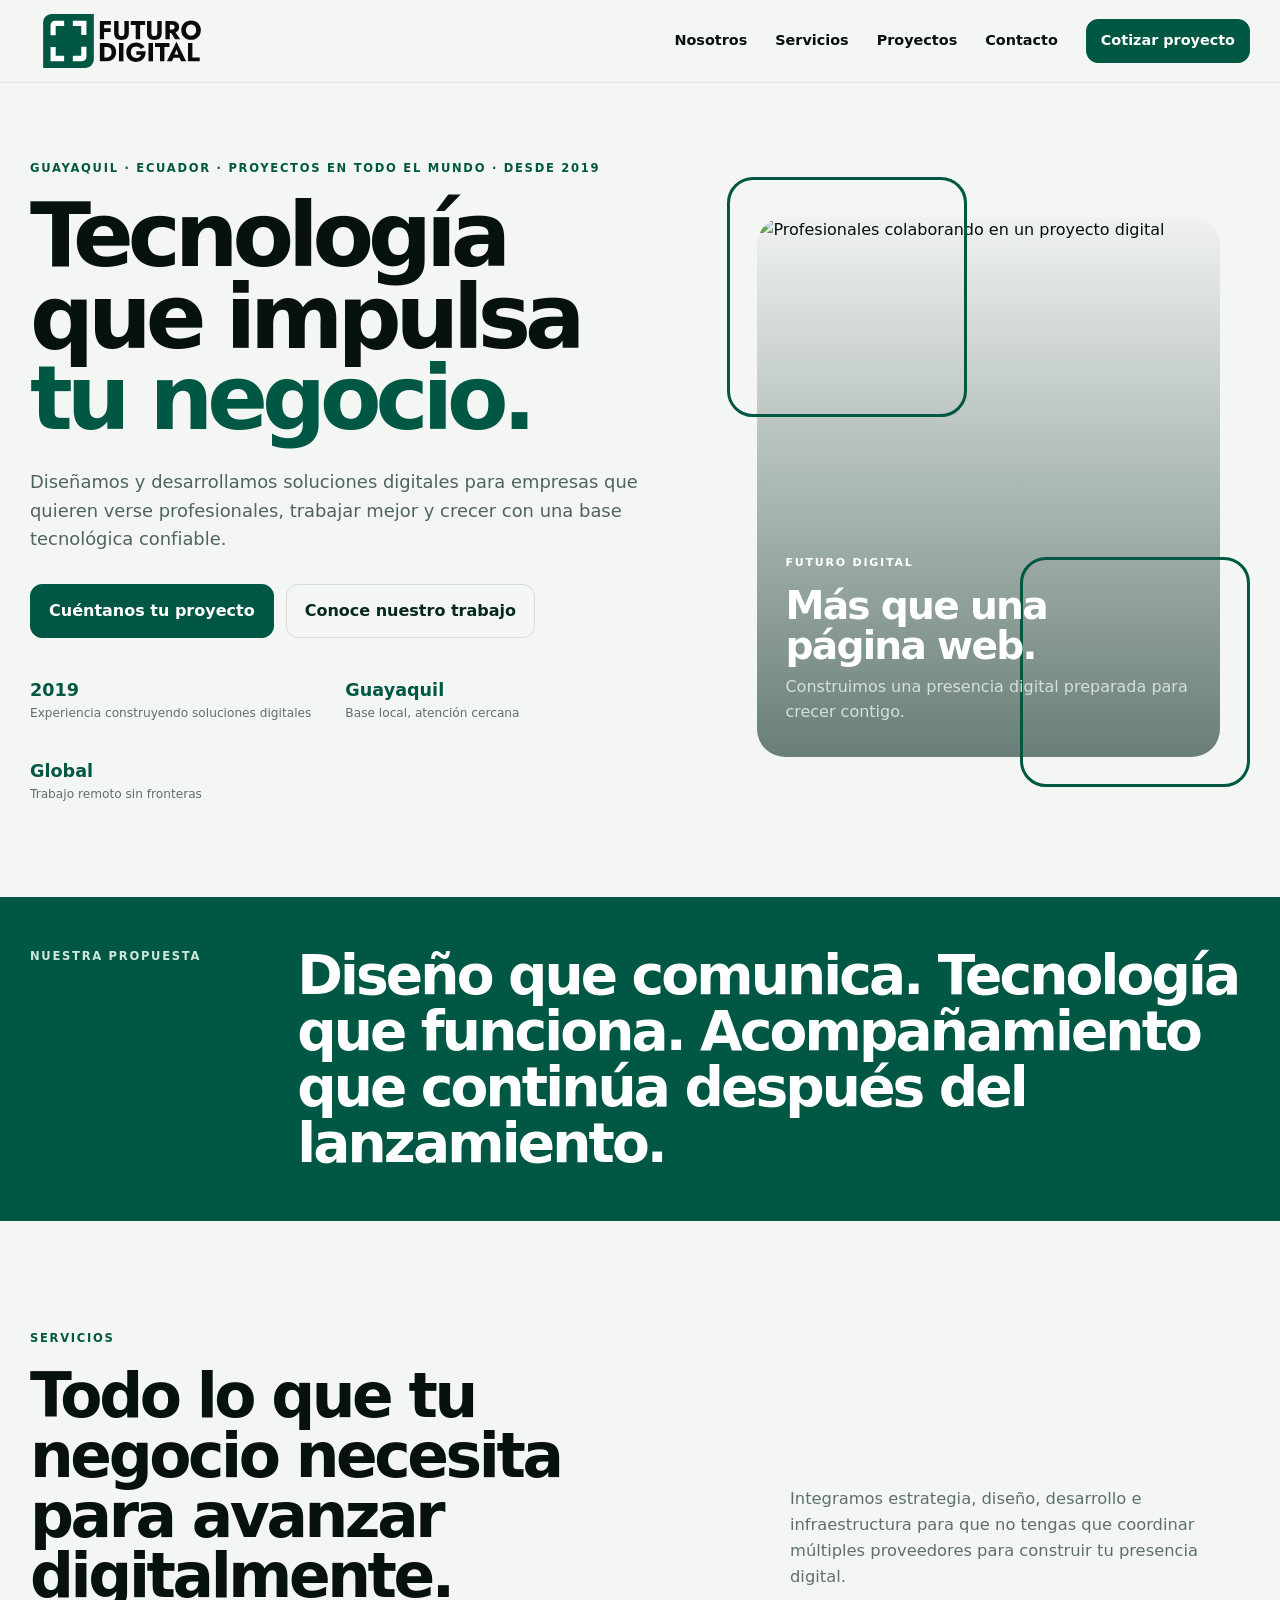
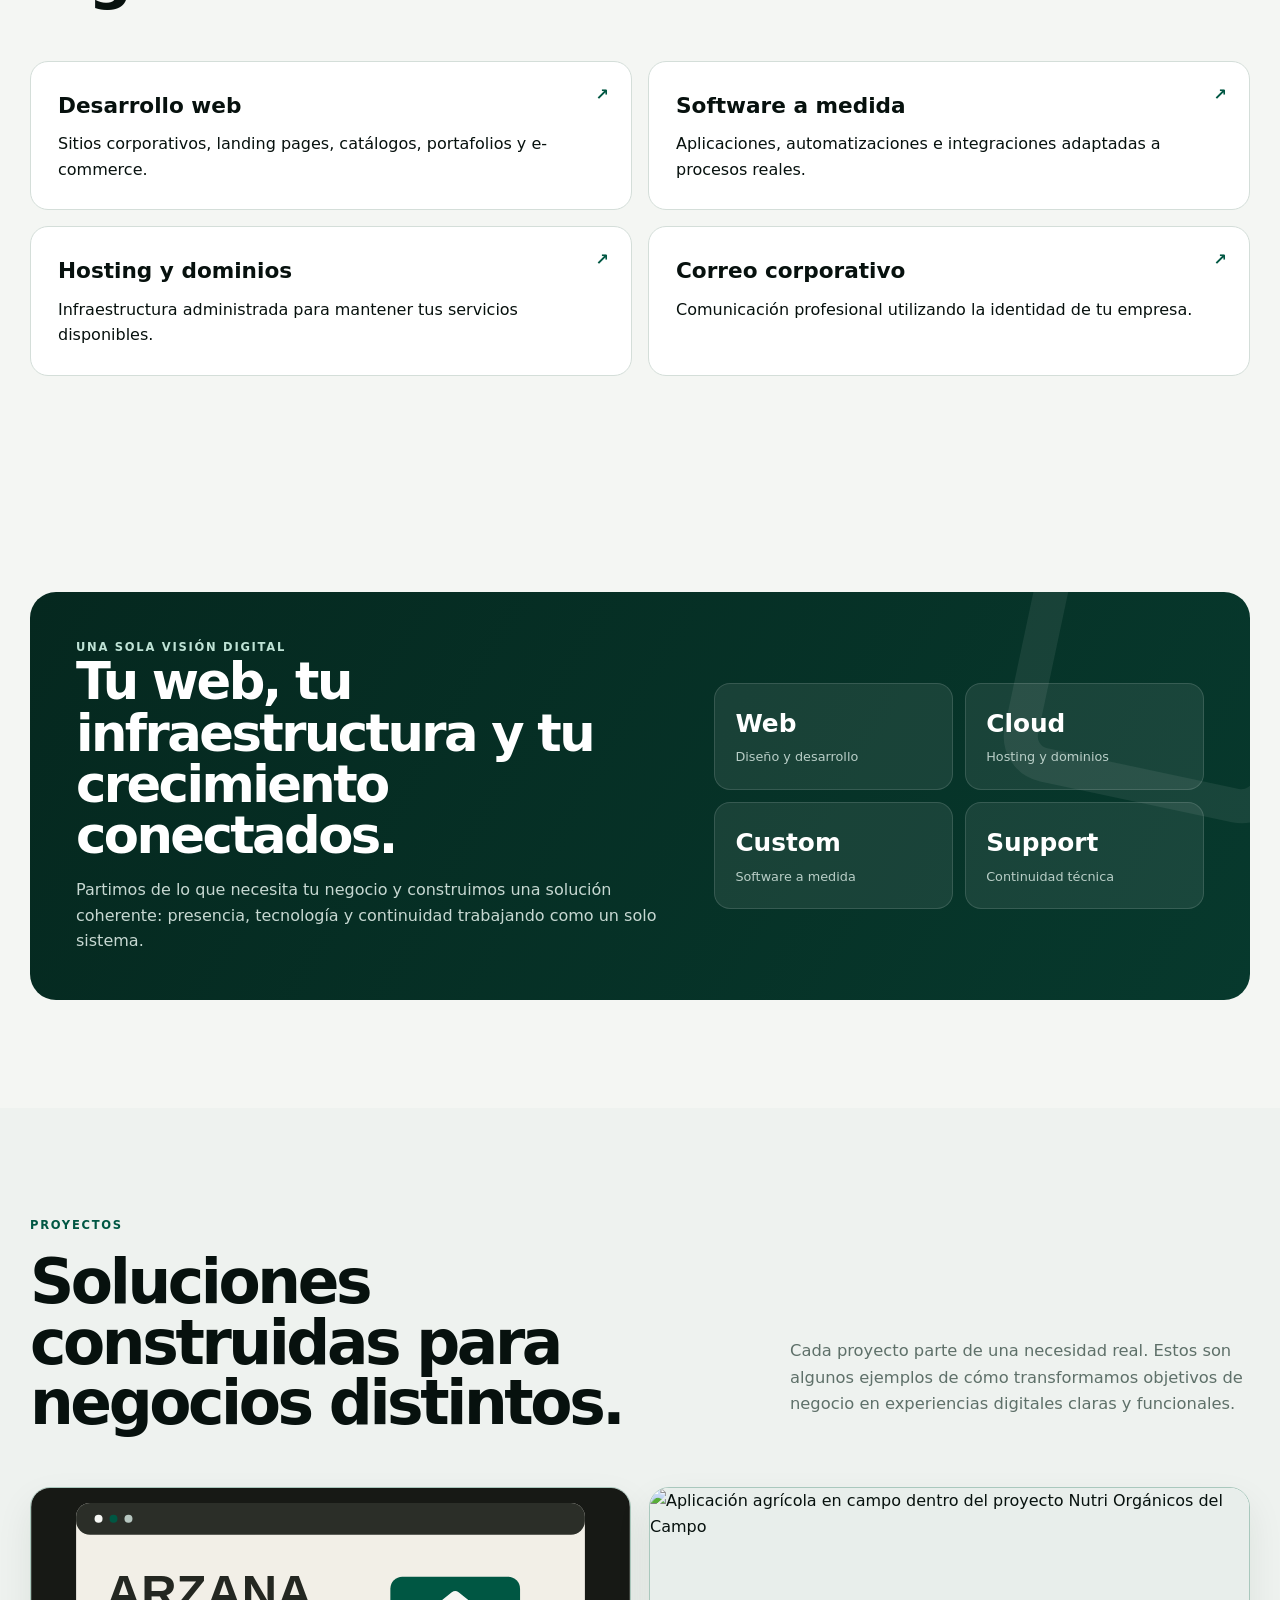
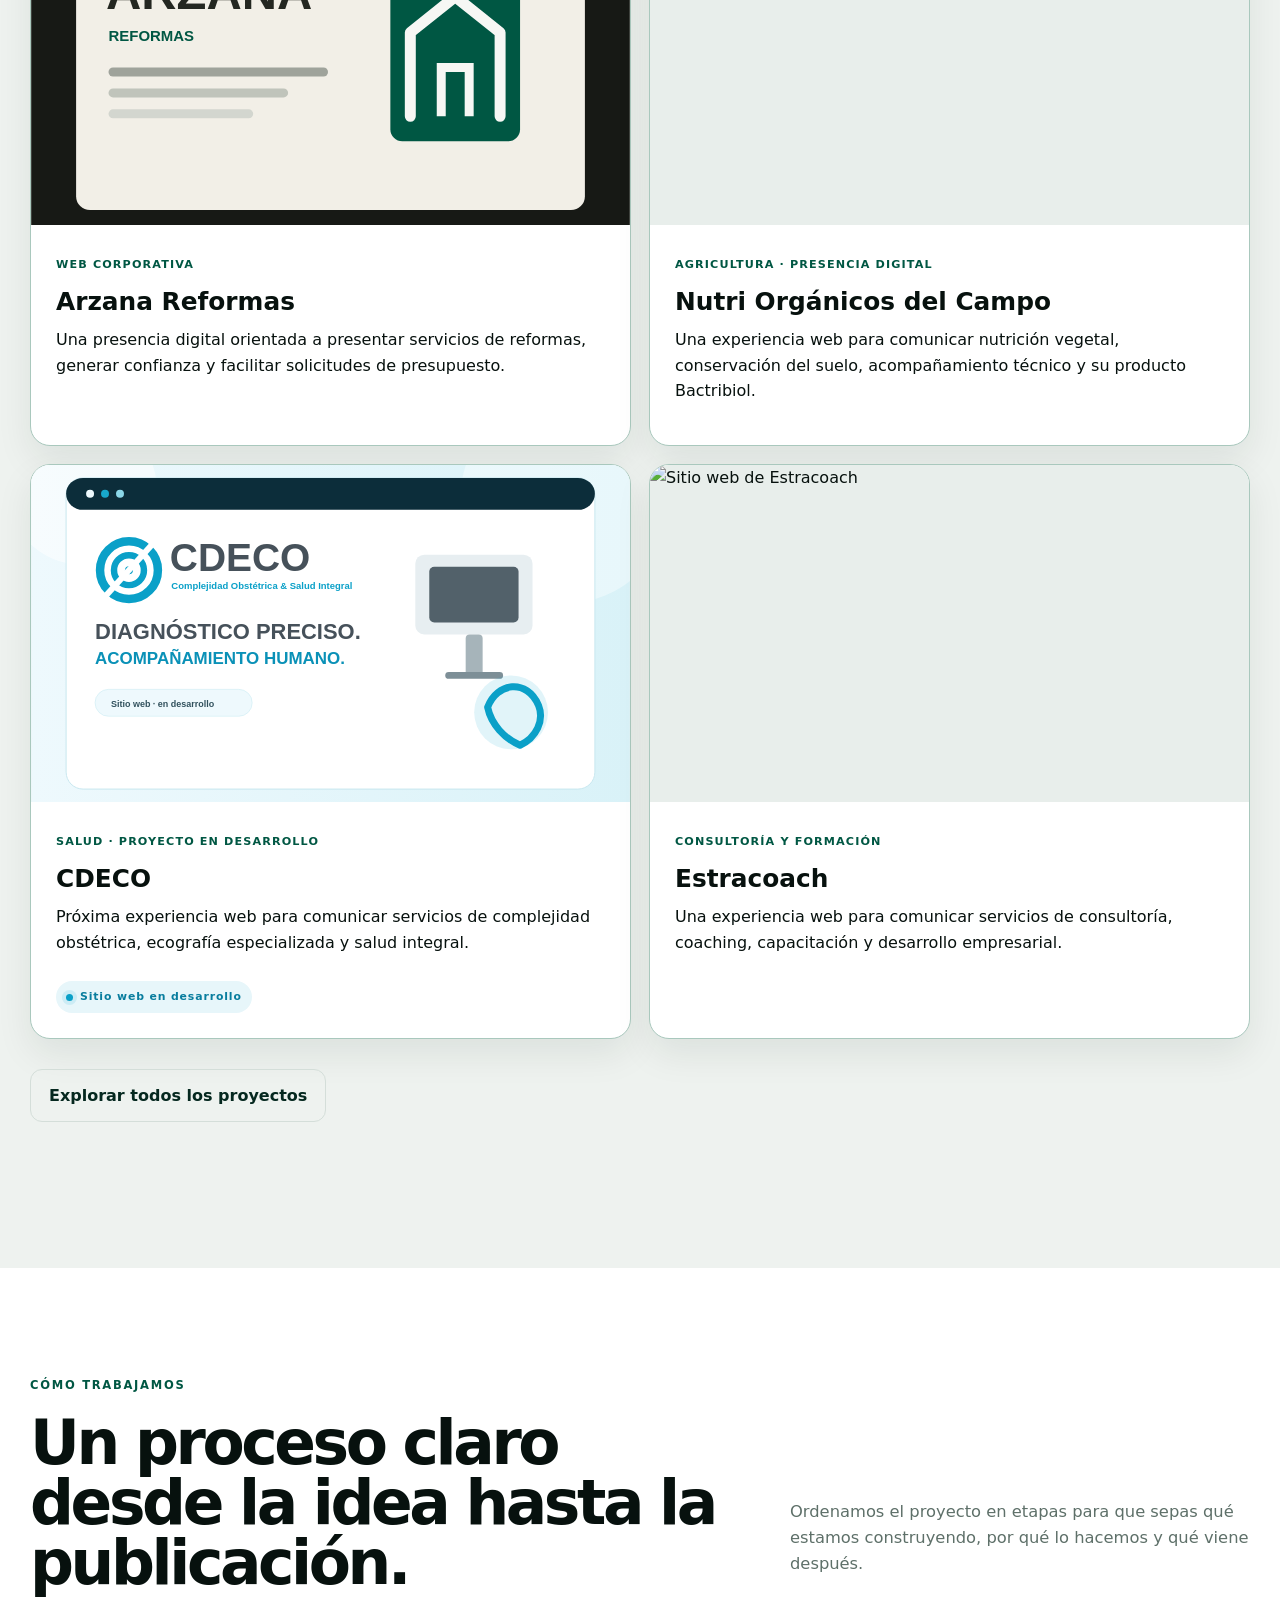
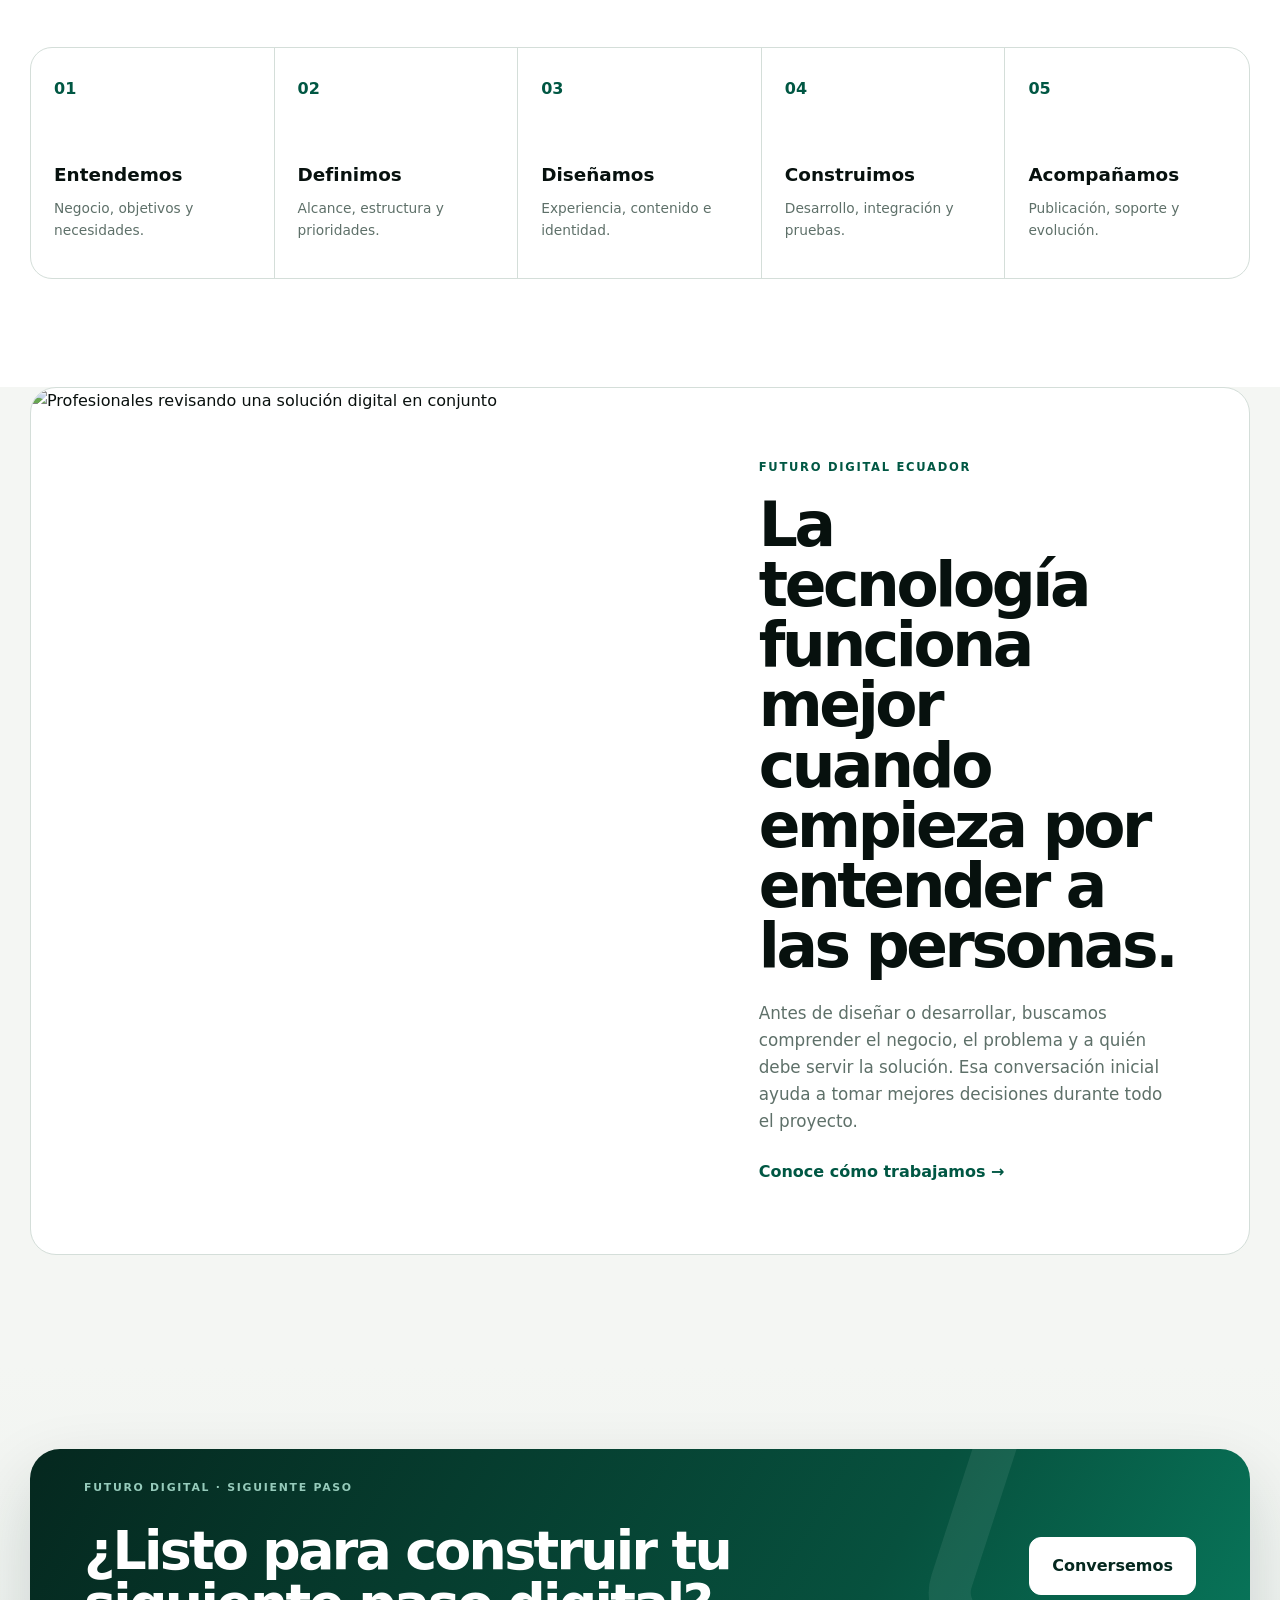
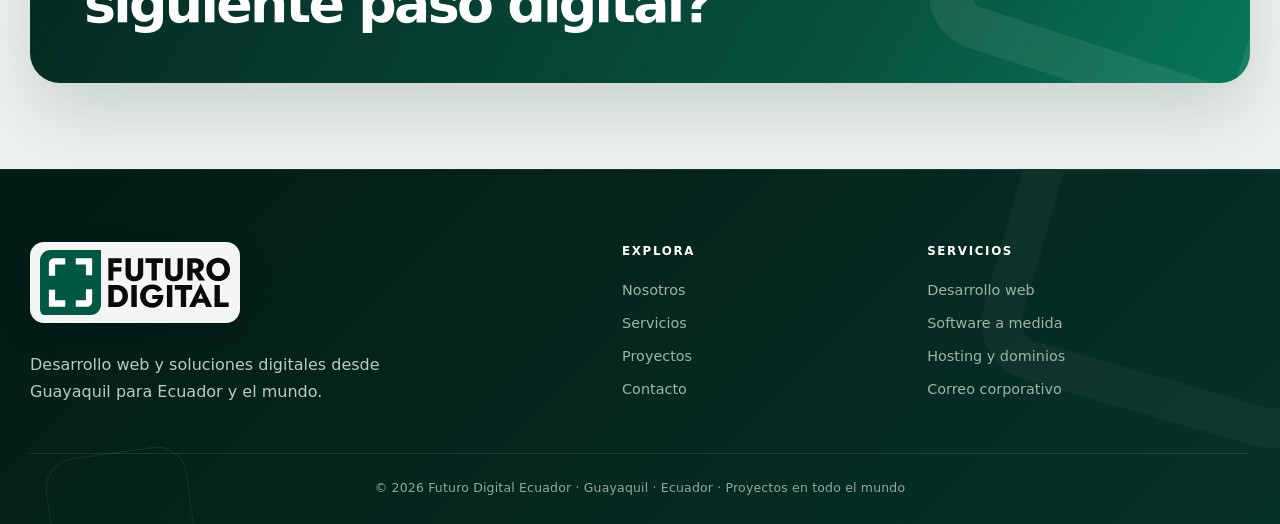
==== commit 8138511c: "Actualiza destacados, Nutri y añade CDECO en inicio" ====
--- a/index.html
+++ b/index.html
@@ -1 +1 @@
-<!doctype html><html lang="es-EC"><head><meta charset="utf-8"><meta name="viewport" content="width=device-width,initial-scale=1"><title>Desarrollo Web en Guayaquil | Futuro Digital Ecuador</title><meta name="description" content="Desarrollo web, software a medida, hosting, dominios y correo corporativo desde Guayaquil para Ecuador y clientes de cualquier parte del mundo."><link rel="canonical" href="https://futurodigitalec.com/"><link rel="icon" type="image/svg+xml" href="assets/img/isotipo.svg"><meta name="robots" content="index,follow,max-image-preview:large"><meta property="og:title" content="Futuro Digital Ecuador | Desarrollo web y soluciones digitales"><meta property="og:description" content="Tecnología que impulsa tu negocio. Desde Guayaquil para Ecuador y el mundo."><meta property="og:url" content="https://futurodigitalec.com/"><meta property="og:type" content="website"><meta property="og:image" content="https://futurodigitalec.com/assets/img/og-futuro-digital.svg"><link rel="stylesheet" href="assets/css/styles.css"><link rel="stylesheet" href="assets/css/portfolio.css"><link rel="stylesheet" href="assets/css/pages.css"><script type="application/ld+json">{"@context":"https://schema.org","@type":"ProfessionalService","name":"Futuro Digital Ecuador","url":"https://futurodigitalec.com/","areaServed":["Guayaquil","Ecuador","Worldwide"],"address":{"@type":"PostalAddress","addressLocality":"Guayaquil","addressRegion":"Guayas","addressCountry":"EC"},"serviceType":["Desarrollo web","Software a medida","Hosting y dominios","Correo corporativo"]}</script></head><body><header class="site-header"><div class="container nav"><a class="brand" href="index.html"><img alt="Futuro Digital Ecuador" src="assets/img/logo.svg"></a><button class="menu" type="button" aria-expanded="false">Menú</button><nav class="links"><a href="servicios.html">Servicios</a><a href="proyectos.html">Proyectos</a><a href="nosotros.html">Nosotros</a><a href="contacto.html">Contacto</a><a class="btn small" href="contacto.html">Cotizar proyecto</a></nav></div></header><main><section class="hero" id="inicio"><div class="container hero-grid"><div class="hero-copy"><p class="eyebrow">GUAYAQUIL · ECUADOR · PROYECTOS EN TODO EL MUNDO · DESDE 2019</p><h1>Tecnología que impulsa <span>tu negocio.</span></h1><p class="lead">Diseñamos y desarrollamos soluciones digitales para empresas que quieren verse profesionales, trabajar mejor y crecer con una base tecnológica confiable.</p><div class="actions"><a class="btn" href="contacto.html">Cuéntanos tu proyecto</a><a class="btn secondary" href="proyectos.html">Conoce nuestro trabajo</a></div><div class="hero-proof"><div><strong>2019</strong><span>Experiencia construyendo soluciones digitales</span></div><div><strong>Guayaquil</strong><span>Base local, atención cercana</span></div><div><strong>Global</strong><span>Trabajo remoto sin fronteras</span></div></div></div><div class="hero-media"><img src="https://images.pexels.com/photos/7888673/pexels-photo-7888673.jpeg?cs=srgb&amp;dl=pexels-rdne-7888673.jpg&amp;fm=jpg" alt="Profesionales colaborando en un proyecto digital" loading="eager" referrerpolicy="no-referrer"><div class="media-frame frame-one"></div><div class="media-frame frame-two"></div><div class="hero-card"><span>FUTURO DIGITAL</span><strong>Más que una página web.</strong><p>Construimos una presencia digital preparada para crecer contigo.</p></div></div></div></section><section class="manifesto"><div class="container manifesto-grid"><p class="eyebrow light">NUESTRA PROPUESTA</p><h2>Diseño que comunica. Tecnología que funciona. Acompañamiento que continúa después del lanzamiento.</h2></div></section><section class="section services"><div class="container"><div class="section-head"><div><p class="eyebrow">SERVICIOS</p><h2>Todo lo que tu negocio necesita para avanzar digitalmente.</h2></div><p>Integramos estrategia, diseño, desarrollo e infraestructura para que no tengas que coordinar múltiples proveedores para construir tu presencia digital.</p></div><div class="service-links"><a href="desarrollo-web.html"><strong>Desarrollo web</strong><span>Sitios corporativos, landing pages, catálogos, portafolios y e-commerce.</span></a><a href="software-a-medida.html"><strong>Software a medida</strong><span>Aplicaciones, automatizaciones e integraciones adaptadas a procesos reales.</span></a><a href="hosting-dominios.html"><strong>Hosting y dominios</strong><span>Infraestructura administrada para mantener tus servicios disponibles.</span></a><a href="correo-corporativo.html"><strong>Correo corporativo</strong><span>Comunicación profesional utilizando la identidad de tu empresa.</span></a></div></div></section><section class="section"><div class="container"><div class="visual-band"><div><p class="eyebrow light">UNA SOLA VISIÓN DIGITAL</p><h2>Tu web, tu infraestructura y tu crecimiento conectados.</h2><p>Partimos de lo que necesita tu negocio y construimos una solución coherente: presencia, tecnología y continuidad trabajando como un solo sistema.</p></div><div class="visual-stats"><div><strong>Web</strong><span>Diseño y desarrollo</span></div><div><strong>Cloud</strong><span>Hosting y dominios</span></div><div><strong>Custom</strong><span>Software a medida</span></div><div><strong>Support</strong><span>Continuidad técnica</span></div></div></div></div></section><section class="section projects-section"><div class="container"><div class="section-head"><div><p class="eyebrow">PROYECTOS</p><h2>Soluciones construidas para negocios distintos.</h2></div><p>Cada proyecto parte de una necesidad real. Estos son algunos ejemplos de cómo transformamos objetivos de negocio en experiencias digitales claras y funcionales.</p></div><div class="portfolio-grid unified"><article class="featured-project-card"><img src="assets/img/projects/arzana.svg" alt="Proyecto Arzana Reformas"><div><span>WEB CORPORATIVA</span><h3><a href="proyecto-arzana-reformas.html">Arzana Reformas</a></h3><p>Una presencia digital orientada a presentar servicios de reformas, generar confianza y facilitar solicitudes de presupuesto.</p></div></article><article class="featured-project-card"><img src="https://raw.githubusercontent.com/Knixonhc/nutri-organicos-web/main/assets/images/cacao-hero.webp" alt="Cultivo de cacao presentado en el proyecto Nutri Orgánicos del Campo" loading="lazy"><div><span>AGRICULTURA · PRESENCIA DIGITAL</span><h3><a href="proyecto-nutri-organicos.html">Nutri Orgánicos del Campo</a></h3><p>Una experiencia web para comunicar nutrición vegetal, conservación del suelo, acompañamiento técnico y su producto Bactribiol.</p></div></article><article class="featured-project-card"><img src="https://raw.githubusercontent.com/Knixonhc/Kenji_Herrera/43885ed59f9836b214b163a19b79d67db864083b/assets/img/portfolio/estracoach/estracoach1.png" alt="Sitio web de Estracoach"><div><span>CONSULTORÍA Y FORMACIÓN</span><h3><a href="proyecto-estracoach.html">Estracoach</a></h3><p>Una experiencia web para comunicar servicios de consultoría, coaching, capacitación y desarrollo empresarial.</p></div></article></div><div class="actions"><a class="btn secondary" href="proyectos.html">Explorar todos los proyectos</a></div></div></section><section class="section process-section"><div class="container"><div class="section-head"><div><p class="eyebrow">CÓMO TRABAJAMOS</p><h2>Un proceso claro desde la idea hasta la publicación.</h2></div><p>Ordenamos el proyecto en etapas para que sepas qué estamos construyendo, por qué lo hacemos y qué viene después.</p></div><ol class="process"><li><span>01</span><strong>Entendemos</strong><p>Negocio, objetivos y necesidades.</p></li><li><span>02</span><strong>Definimos</strong><p>Alcance, estructura y prioridades.</p></li><li><span>03</span><strong>Diseñamos</strong><p>Experiencia, contenido e identidad.</p></li><li><span>04</span><strong>Construimos</strong><p>Desarrollo, integración y pruebas.</p></li><li><span>05</span><strong>Acompañamos</strong><p>Publicación, soporte y evolución.</p></li></ol></div></section><section class="image-story"><div class="container image-story-grid"><div class="image-story-photo"><img src="https://images.pexels.com/photos/3932230/pexels-photo-3932230.jpeg?cs=srgb&amp;dl=pexels-olly-3932230.jpg&amp;fm=jpg" alt="Profesionales revisando una solución digital en conjunto" loading="lazy" referrerpolicy="no-referrer"></div><div class="image-story-copy"><p class="eyebrow">FUTURO DIGITAL ECUADOR</p><h2>La tecnología funciona mejor cuando empieza por entender a las personas.</h2><p>Antes de diseñar o desarrollar, buscamos comprender el negocio, el problema y a quién debe servir la solución. Esa conversación inicial ayuda a tomar mejores decisiones durante todo el proyecto.</p><a href="nosotros.html">Conoce cómo trabajamos →</a></div></div></section><section class="cta-band"><div class="container"><h2>¿Listo para construir tu siguiente paso digital?</h2><a class="btn secondary" href="contacto.html">Conversemos</a></div></section></main><footer><div class="container footer-grid"><div class="footer-brand"><img alt="Futuro Digital Ecuador" src="assets/img/logo.svg"><p>Desarrollo web y soluciones digitales desde Guayaquil para Ecuador y el mundo.</p></div><div><strong>Explora</strong><a href="servicios.html">Servicios</a><a href="proyectos.html">Proyectos</a><a href="nosotros.html">Nosotros</a><a href="contacto.html">Contacto</a></div><div><strong>Servicios</strong><a href="desarrollo-web.html">Desarrollo web</a><a href="software-a-medida.html">Software a medida</a><a href="hosting-dominios.html">Hosting y dominios</a><a href="correo-corporativo.html">Correo corporativo</a></div></div><div class="container footer-bottom">© <span id="year"></span> Futuro Digital Ecuador.</div></footer><script src="assets/js/main.js"></script></body></html>+<!doctype html><html lang="es-EC"><head><meta charset="utf-8"><meta name="viewport" content="width=device-width,initial-scale=1"><title>Desarrollo Web en Guayaquil | Futuro Digital Ecuador</title><meta name="description" content="Desarrollo web, software a medida, hosting, dominios y correo corporativo desde Guayaquil para Ecuador y clientes de cualquier parte del mundo."><link rel="canonical" href="https://futurodigitalec.com/"><link rel="icon" type="image/svg+xml" href="assets/img/isotipo.svg"><meta name="robots" content="index,follow,max-image-preview:large"><meta property="og:title" content="Futuro Digital Ecuador | Desarrollo web y soluciones digitales"><meta property="og:description" content="Tecnología que impulsa tu negocio. Desde Guayaquil para Ecuador y el mundo."><meta property="og:url" content="https://futurodigitalec.com/"><meta property="og:type" content="website"><meta property="og:image" content="https://futurodigitalec.com/assets/img/og-futuro-digital.svg"><link rel="stylesheet" href="assets/css/styles.css"><link rel="stylesheet" href="assets/css/portfolio.css"><link rel="stylesheet" href="assets/css/pages.css"><script type="application/ld+json">{"@context":"https://schema.org","@type":"ProfessionalService","name":"Futuro Digital Ecuador","url":"https://futurodigitalec.com/","areaServed":["Guayaquil","Ecuador","Worldwide"],"address":{"@type":"PostalAddress","addressLocality":"Guayaquil","addressRegion":"Guayas","addressCountry":"EC"},"serviceType":["Desarrollo web","Software a medida","Hosting y dominios","Correo corporativo"]}</script></head><body><header class="site-header"><div class="container nav"><a class="brand" href="index.html"><img alt="Futuro Digital Ecuador" src="assets/img/logo.svg"></a><button class="menu" type="button" aria-expanded="false">Menú</button><nav class="links"><a href="nosotros.html">Nosotros</a><a href="servicios.html">Servicios</a><a href="proyectos.html">Proyectos</a><a href="contacto.html">Contacto</a><a class="btn small" href="contacto.html">Cotizar proyecto</a></nav></div></header><main><section class="hero" id="inicio"><div class="container hero-grid"><div class="hero-copy"><p class="eyebrow">GUAYAQUIL · ECUADOR · PROYECTOS EN TODO EL MUNDO · DESDE 2019</p><h1>Tecnología que impulsa <span>tu negocio.</span></h1><p class="lead">Diseñamos y desarrollamos soluciones digitales para empresas que quieren verse profesionales, trabajar mejor y crecer con una base tecnológica confiable.</p><div class="actions"><a class="btn" href="contacto.html">Cuéntanos tu proyecto</a><a class="btn secondary" href="proyectos.html">Conoce nuestro trabajo</a></div><div class="hero-proof"><div><strong>2019</strong><span>Experiencia construyendo soluciones digitales</span></div><div><strong>Guayaquil</strong><span>Base local, atención cercana</span></div><div><strong>Global</strong><span>Trabajo remoto sin fronteras</span></div></div></div><div class="hero-media"><img src="https://images.pexels.com/photos/7888673/pexels-photo-7888673.jpeg?cs=srgb&amp;dl=pexels-rdne-7888673.jpg&amp;fm=jpg" alt="Profesionales colaborando en un proyecto digital" loading="eager" referrerpolicy="no-referrer"><div class="media-frame frame-one"></div><div class="media-frame frame-two"></div><div class="hero-card"><span>FUTURO DIGITAL</span><strong>Más que una página web.</strong><p>Construimos una presencia digital preparada para crecer contigo.</p></div></div></div></section><section class="manifesto"><div class="container manifesto-grid"><p class="eyebrow light">NUESTRA PROPUESTA</p><h2>Diseño que comunica. Tecnología que funciona. Acompañamiento que continúa después del lanzamiento.</h2></div></section><section class="section services"><div class="container"><div class="section-head"><div><p class="eyebrow">SERVICIOS</p><h2>Todo lo que tu negocio necesita para avanzar digitalmente.</h2></div><p>Integramos estrategia, diseño, desarrollo e infraestructura para que no tengas que coordinar múltiples proveedores para construir tu presencia digital.</p></div><div class="service-links"><a href="desarrollo-web.html"><strong>Desarrollo web</strong><span>Sitios corporativos, landing pages, catálogos, portafolios y e-commerce.</span></a><a href="software-a-medida.html"><strong>Software a medida</strong><span>Aplicaciones, automatizaciones e integraciones adaptadas a procesos reales.</span></a><a href="hosting-dominios.html"><strong>Hosting y dominios</strong><span>Infraestructura administrada para mantener tus servicios disponibles.</span></a><a href="correo-corporativo.html"><strong>Correo corporativo</strong><span>Comunicación profesional utilizando la identidad de tu empresa.</span></a></div></div></section><section class="section"><div class="container"><div class="visual-band"><div><p class="eyebrow light">UNA SOLA VISIÓN DIGITAL</p><h2>Tu web, tu infraestructura y tu crecimiento conectados.</h2><p>Partimos de lo que necesita tu negocio y construimos una solución coherente: presencia, tecnología y continuidad trabajando como un solo sistema.</p></div><div class="visual-stats"><div><strong>Web</strong><span>Diseño y desarrollo</span></div><div><strong>Cloud</strong><span>Hosting y dominios</span></div><div><strong>Custom</strong><span>Software a medida</span></div><div><strong>Support</strong><span>Continuidad técnica</span></div></div></div></div></section><section class="section projects-section"><div class="container"><div class="section-head"><div><p class="eyebrow">PROYECTOS</p><h2>Soluciones construidas para negocios distintos.</h2></div><p>Cada proyecto parte de una necesidad real. Estos son algunos ejemplos de cómo transformamos objetivos de negocio en experiencias digitales claras y funcionales.</p></div><div class="portfolio-grid unified home-featured"><article class="featured-project-card"><img src="assets/img/projects/arzana.svg" alt="Proyecto Arzana Reformas"><div><span>WEB CORPORATIVA</span><h3><a href="proyecto-arzana-reformas.html">Arzana Reformas</a></h3><p>Una presencia digital orientada a presentar servicios de reformas, generar confianza y facilitar solicitudes de presupuesto.</p></div></article><article class="featured-project-card"><img src="https://raw.githubusercontent.com/Knixonhc/nutri-organicos-web/main/assets/images/aplicacion-campo.webp" alt="Aplicación agrícola en campo dentro del proyecto Nutri Orgánicos del Campo" loading="lazy"><div><span>AGRICULTURA · PRESENCIA DIGITAL</span><h3><a href="proyecto-nutri-organicos.html">Nutri Orgánicos del Campo</a></h3><p>Una experiencia web para comunicar nutrición vegetal, conservación del suelo, acompañamiento técnico y su producto Bactribiol.</p></div></article><article class="featured-project-card"><img src="assets/img/projects/cdeco.svg" alt="Identidad visual del proyecto web CDECO"><div><span>SALUD · PROYECTO EN DESARROLLO</span><h3><a href="proyecto-cdeco.html">CDECO</a></h3><p>Próxima experiencia web para comunicar servicios de complejidad obstétrica, ecografía especializada y salud integral.</p><span class="project-status">Sitio web en desarrollo</span></div></article><article class="featured-project-card"><img src="https://raw.githubusercontent.com/Knixonhc/Kenji_Herrera/43885ed59f9836b214b163a19b79d67db864083b/assets/img/portfolio/estracoach/estracoach1.png" alt="Sitio web de Estracoach"><div><span>CONSULTORÍA Y FORMACIÓN</span><h3><a href="proyecto-estracoach.html">Estracoach</a></h3><p>Una experiencia web para comunicar servicios de consultoría, coaching, capacitación y desarrollo empresarial.</p></div></article></div><div class="actions"><a class="btn secondary" href="proyectos.html">Explorar todos los proyectos</a></div></div></section><section class="section process-section"><div class="container"><div class="section-head"><div><p class="eyebrow">CÓMO TRABAJAMOS</p><h2>Un proceso claro desde la idea hasta la publicación.</h2></div><p>Ordenamos el proyecto en etapas para que sepas qué estamos construyendo, por qué lo hacemos y qué viene después.</p></div><ol class="process"><li><span>01</span><strong>Entendemos</strong><p>Negocio, objetivos y necesidades.</p></li><li><span>02</span><strong>Definimos</strong><p>Alcance, estructura y prioridades.</p></li><li><span>03</span><strong>Diseñamos</strong><p>Experiencia, contenido e identidad.</p></li><li><span>04</span><strong>Construimos</strong><p>Desarrollo, integración y pruebas.</p></li><li><span>05</span><strong>Acompañamos</strong><p>Publicación, soporte y evolución.</p></li></ol></div></section><section class="image-story"><div class="container image-story-grid"><div class="image-story-photo"><img src="https://images.pexels.com/photos/3932230/pexels-photo-3932230.jpeg?cs=srgb&amp;dl=pexels-olly-3932230.jpg&amp;fm=jpg" alt="Profesionales revisando una solución digital en conjunto" loading="lazy" referrerpolicy="no-referrer"></div><div class="image-story-copy"><p class="eyebrow">FUTURO DIGITAL ECUADOR</p><h2>La tecnología funciona mejor cuando empieza por entender a las personas.</h2><p>Antes de diseñar o desarrollar, buscamos comprender el negocio, el problema y a quién debe servir la solución. Esa conversación inicial ayuda a tomar mejores decisiones durante todo el proyecto.</p><a href="nosotros.html">Conoce cómo trabajamos →</a></div></div></section><section class="cta-band"><div class="container"><h2>¿Listo para construir tu siguiente paso digital?</h2><a class="btn secondary" href="contacto.html">Conversemos</a></div></section></main><footer><div class="container footer-grid"><div class="footer-brand"><img alt="Futuro Digital Ecuador" src="assets/img/logo.svg"><p>Desarrollo web y soluciones digitales desde Guayaquil para Ecuador y el mundo.</p></div><div><strong>Explora</strong><a href="nosotros.html">Nosotros</a><a href="servicios.html">Servicios</a><a href="proyectos.html">Proyectos</a><a href="contacto.html">Contacto</a></div><div><strong>Servicios</strong><a href="desarrollo-web.html">Desarrollo web</a><a href="software-a-medida.html">Software a medida</a><a href="hosting-dominios.html">Hosting y dominios</a><a href="correo-corporativo.html">Correo corporativo</a></div></div><div class="container footer-bottom">© <span id="year"></span> Futuro Digital Ecuador · Guayaquil · Ecuador · Proyectos en todo el mundo</div></footer><script src="assets/js/main.js"></script></body></html>
--- a/assets/css/pages.css
+++ b/assets/css/pages.css
@@ -1 +1 @@
-.page-hero{position:relative;padding:96px 0 78px;background:var(--deep);color:#fff;overflow:hidden}.page-hero:before{content:"";position:absolute;width:420px;height:420px;right:-120px;top:-190px;border:1px solid rgba(255,255,255,.14);border-radius:40px;transform:rotate(14deg)}.page-hero:after{content:"";position:absolute;width:160px;height:160px;right:8%;bottom:-85px;border:20px solid rgba(0,87,67,.9);border-radius:28px;transform:rotate(8deg)}.page-hero .container{position:relative;z-index:1}.page-hero .eyebrow{color:#a9d5c5}.page-hero h1{font-size:clamp(3.1rem,6vw,6rem);max-width:1040px;margin-bottom:22px}.page-hero p{max-width:780px;color:#c8d9d3;font-size:1.08rem}.breadcrumbs{font-size:.78rem;color:#9fb8ae;margin-bottom:28px}.breadcrumbs a{color:#dbe9e4}.content-section{padding:96px 0;position:relative}.content-section.soft{background:#eef2ef}.content-grid{display:grid;grid-template-columns:.8fr 1.2fr;gap:72px;align-items:start}.content-grid h2,.case-section h2{font-size:clamp(2.3rem,4vw,4rem);line-height:1;letter-spacing:-.05em}.content-grid p,.case-section p{color:var(--muted)}.feature-list{display:grid;grid-template-columns:repeat(2,1fr);gap:14px;margin-top:30px}.feature-list article{position:relative;background:#fff;border:1px solid var(--line);border-radius:18px;padding:24px;overflow:hidden}.feature-list article:after{content:"";position:absolute;width:54px;height:54px;right:-17px;bottom:-17px;border:10px solid var(--tint);border-radius:14px}.feature-list h3{margin:0 0 8px}.feature-list p{margin-bottom:0}.cta-band{padding:58px 0;background:var(--green);color:#fff}.cta-band .container{display:flex;align-items:center;justify-content:space-between;gap:30px}.cta-band h2{margin:0;font-size:clamp(2rem,4vw,3.6rem)}.cta-band .btn.secondary{background:#fff;color:var(--deep);border-color:#fff}.cta-band .btn.secondary:hover{background:var(--deep);color:#fff;border-color:var(--deep)}.case-hero{padding:72px 0 50px}.case-grid{display:grid;grid-template-columns:1fr 1fr;gap:54px;align-items:center}.case-media{position:relative}.case-media:before{content:"";position:absolute;inset:-14px 18px 18px -14px;border:2px solid var(--green);border-radius:24px;z-index:-1}.case-media img{width:100%;border-radius:20px;border:1px solid var(--line);background:#fff}.case-tags{display:flex;gap:8px;flex-wrap:wrap}.case-tags span{border:1px solid var(--line);border-radius:999px;padding:7px 10px;font-size:.76rem}.gallery{display:grid;grid-template-columns:repeat(2,1fr);gap:18px}.gallery img{width:100%;border-radius:16px;border:1px solid var(--line);background:#fff}.portfolio-grid{display:grid;grid-template-columns:repeat(3,1fr);gap:18px}.portfolio-grid article{background:#fff;border:1px solid var(--line);border-radius:20px;overflow:hidden;transition:.22s ease;box-shadow:0 6px 20px rgba(5,40,31,.035)}.portfolio-grid article:hover{transform:translateY(-4px);box-shadow:0 20px 44px rgba(5,40,31,.09)}.portfolio-grid img{width:100%;aspect-ratio:16/10;object-fit:cover;background:#e8eeeb}.portfolio-grid div{padding:22px}.portfolio-grid h3{margin:6px 0}.portfolio-grid span{font-size:.7rem;color:var(--green);font-weight:900;letter-spacing:.1em}.portfolio-grid.unified article.featured-project-card{grid-column:span 1;border-color:#a9c8bd;box-shadow:0 15px 36px rgba(5,40,31,.08)}.portfolio-grid.unified article.featured-project-card img{aspect-ratio:16/9}.portfolio-grid.unified article.featured-project-card h3{font-size:1.55rem}.portfolio-grid.unified article.featured-project-card div{padding:25px}.project-context{display:flex;justify-content:space-between;gap:18px;align-items:end;margin:36px 0 22px;padding-top:28px;border-top:1px solid var(--line)}.project-context p{max-width:670px;color:var(--muted);margin:0}.service-links{display:grid;grid-template-columns:repeat(2,1fr);gap:16px}.service-links a{position:relative;background:#fff;border:1px solid var(--line);border-radius:18px;padding:27px;overflow:hidden;transition:.2s ease}.service-links a:after{content:"↗";position:absolute;right:22px;top:20px;color:var(--green);font-weight:900}.service-links a:hover{transform:translateY(-3px);border-color:#a6c4b9;box-shadow:0 16px 34px rgba(5,40,31,.07)}.service-links strong{display:block;font-size:1.35rem;margin-bottom:8px;padding-right:34px}.note-box{border-left:4px solid var(--green);background:var(--tint);padding:18px 20px;border-radius:0 12px 12px 0;color:var(--deep)}.brand-visual{min-height:410px;background:var(--deep);border-radius:28px;position:relative;overflow:hidden;display:grid;place-items:center}.brand-visual:before,.brand-visual:after{content:"";position:absolute;border:2px solid rgba(255,255,255,.15);border-radius:28px}.brand-visual:before{width:270px;height:270px;left:-80px;top:-80px}.brand-visual:after{width:220px;height:220px;right:-75px;bottom:-75px}.brand-visual img{width:190px;position:relative;z-index:2;filter:drop-shadow(0 24px 34px rgba(0,0,0,.2))}.purpose-grid{display:grid;grid-template-columns:repeat(2,1fr);gap:18px}.purpose-card{min-height:260px;border-radius:22px;padding:30px;border:1px solid var(--line);background:#fff}.purpose-card.dark{background:var(--deep);color:#fff;border-color:var(--deep)}.purpose-card.green{background:var(--green);color:#fff;border-color:var(--green)}.purpose-card .eyebrow{margin-bottom:42px}.purpose-card.dark .eyebrow,.purpose-card.green .eyebrow{color:#b9ddd0}.purpose-card h3{font-size:2rem;letter-spacing:-.04em;margin-bottom:14px}.purpose-card p{margin:0;color:var(--muted)}.purpose-card.dark p,.purpose-card.green p{color:#c8d9d3}.values-grid{display:grid;grid-template-columns:repeat(4,1fr);gap:14px;margin-top:30px}.value-card{background:#fff;border:1px solid var(--line);border-radius:18px;padding:24px;min-height:210px}.value-card span{display:inline-grid;place-items:center;width:38px;height:38px;border-radius:10px;background:var(--tint);color:var(--green);font-weight:900;margin-bottom:34px}.value-card h3{margin-bottom:8px}.value-card p{font-size:.9rem;color:var(--muted);margin:0}.journey{display:grid;grid-template-columns:repeat(3,1fr);gap:0;border:1px solid var(--line);border-radius:22px;overflow:hidden;background:#fff}.journey article{padding:28px;border-right:1px solid var(--line);min-height:220px}.journey article:last-child{border-right:0}.journey strong{display:block;color:var(--green);font-size:1.4rem;margin-bottom:46px}.journey p{color:var(--muted);margin:8px 0 0}.visual-band{background:linear-gradient(120deg,var(--deep),#07392d);color:#fff;border-radius:26px;padding:46px;display:grid;grid-template-columns:1.1fr .9fr;gap:40px;align-items:center;overflow:hidden;position:relative}.visual-band:after{content:"";position:absolute;width:220px;height:220px;right:-60px;top:-75px;border:34px solid rgba(255,255,255,.07);border-radius:46px;transform:rotate(12deg)}.visual-band h2{font-size:clamp(2rem,4vw,3.8rem);line-height:1;letter-spacing:-.05em;margin-bottom:16px}.visual-band p{color:#c7d8d2;margin:0}.visual-stats{display:grid;grid-template-columns:repeat(2,1fr);gap:12px;position:relative;z-index:1}.visual-stats div{background:rgba(255,255,255,.08);border:1px solid rgba(255,255,255,.13);border-radius:16px;padding:20px}.visual-stats strong{display:block;font-size:1.55rem}.visual-stats span{font-size:.8rem;color:#b9cec7}.contact-grid{display:grid;grid-template-columns:.88fr 1.12fr;gap:72px;align-items:start}.contact-grid>div:first-child{padding-top:18px}.contact-grid>div:first-child h2{font-size:clamp(2.45rem,4.6vw,4.6rem);line-height:.98;letter-spacing:-.055em;margin-bottom:22px}.contact-grid>div:first-child>p:not(.eyebrow){font-size:1.02rem;color:var(--muted);max-width:560px}.contact-meta{display:flex;gap:10px;flex-wrap:wrap;margin-top:30px}.contact-meta span{display:inline-flex;align-items:center;gap:8px;padding:9px 12px;border-radius:999px;background:var(--tint);color:var(--deep);font-size:.78rem;font-weight:800}.contact-meta span:before{content:"";width:7px;height:7px;border-radius:50%;background:var(--green)}.contact-form-card{position:relative;background:#fff;border:1px solid #cddbd5;border-radius:26px;padding:36px;box-shadow:0 24px 70px rgba(5,40,31,.11);overflow:hidden}.contact-form-card:before{content:"";position:absolute;width:150px;height:150px;right:-62px;top:-72px;border:24px solid var(--tint);border-radius:36px;transform:rotate(15deg)}.form-intro{position:relative;z-index:1;display:flex;justify-content:space-between;gap:24px;align-items:start;padding-bottom:24px;margin-bottom:26px;border-bottom:1px solid var(--line)}.form-intro span{display:inline-flex;align-items:center;gap:8px;font-size:.72rem;letter-spacing:.12em;font-weight:900;color:var(--green);text-transform:uppercase}.form-intro span:before{content:"";width:9px;height:9px;border-radius:50%;background:var(--green);box-shadow:0 0 0 5px var(--tint)}.form-intro p{margin:8px 0 0;color:var(--muted);font-size:.92rem;max-width:420px}.form-intro strong{font-size:1.25rem;color:var(--deep)}.contact-form-card form{position:relative;z-index:1;display:grid;gap:20px}.field-row{display:grid;grid-template-columns:1fr 1fr;gap:16px}.contact-form-card label{display:grid;gap:8px;color:var(--deep);font-size:.78rem;font-weight:900;letter-spacing:.01em}.contact-form-card input,.contact-form-card textarea,.contact-form-card select{width:100%;border:1px solid #cbd8d3;border-radius:13px;padding:14px 15px;background:#f9fbfa;color:var(--black);outline:none;transition:.18s ease}.contact-form-card textarea{resize:vertical;min-height:150px}.contact-form-card input::placeholder,.contact-form-card textarea::placeholder{color:#92a29c}.contact-form-card input:hover,.contact-form-card textarea:hover,.contact-form-card select:hover{border-color:#a7beb5;background:#fff}.contact-form-card input:focus,.contact-form-card textarea:focus,.contact-form-card select:focus{border-color:var(--green);background:#fff;box-shadow:0 0 0 4px rgba(0,87,67,.09)}.contact-form-card .btn{width:100%;min-height:52px;border-radius:13px;font-size:.95rem}.contact-form-card .btn.dark{background:var(--green);border-color:var(--green)}.contact-form-card .btn.dark:hover{background:var(--deep);border-color:var(--deep)}.form-foot{display:flex;align-items:flex-start;gap:11px;margin-top:-4px;color:#71847c;font-size:.76rem;line-height:1.5}.form-foot:before{content:"✓";flex:0 0 auto;display:grid;place-items:center;width:22px;height:22px;border-radius:50%;background:var(--tint);color:var(--green);font-weight:900}.contact-benefits{display:grid;grid-template-columns:repeat(2,1fr);gap:12px;margin-top:28px}.contact-benefits div{background:#fff;border:1px solid var(--line);border-radius:15px;padding:18px}.contact-benefits strong{display:block;color:var(--deep);margin-bottom:5px}.contact-benefits span{display:block;color:var(--muted);font-size:.82rem}@media(max-width:900px){.content-grid,.case-grid,.visual-band,.contact-grid{grid-template-columns:1fr}.portfolio-grid{grid-template-columns:1fr 1fr}.cta-band .container{align-items:flex-start;flex-direction:column}.values-grid{grid-template-columns:repeat(2,1fr)}.journey{grid-template-columns:1fr}.journey article{border-right:0;border-bottom:1px solid var(--line)}.journey article:last-child{border-bottom:0}.contact-grid>div:first-child{padding-top:0}.contact-form-card{max-width:760px}}@media(max-width:600px){.feature-list,.gallery,.portfolio-grid,.service-links,.purpose-grid,.values-grid,.contact-benefits{grid-template-columns:1fr}.page-hero{padding:72px 0 62px}.page-hero:after{right:-35px}.visual-band{padding:30px}.project-context{align-items:flex-start;flex-direction:column}.contact-form-card{padding:24px 18px;border-radius:20px}.field-row{grid-template-columns:1fr}.form-intro{flex-direction:column;gap:8px}.contact-meta{margin-top:22px}}+.page-hero{position:relative;padding:96px 0 78px;background:var(--deep);color:#fff;overflow:hidden}.page-hero:before{content:"";position:absolute;width:420px;height:420px;right:-120px;top:-190px;border:1px solid rgba(255,255,255,.14);border-radius:40px;transform:rotate(14deg)}.page-hero:after{content:"";position:absolute;width:160px;height:160px;right:8%;bottom:-85px;border:20px solid rgba(0,87,67,.9);border-radius:28px;transform:rotate(8deg)}.page-hero .container{position:relative;z-index:1}.page-hero .eyebrow{color:#a9d5c5}.page-hero h1{font-size:clamp(3.1rem,6vw,6rem);max-width:1040px;margin-bottom:22px}.page-hero p{max-width:780px;color:#c8d9d3;font-size:1.08rem}.breadcrumbs{font-size:.78rem;color:#9fb8ae;margin-bottom:28px}.breadcrumbs a{color:#dbe9e4}.content-section{padding:96px 0;position:relative}.content-section.soft{background:#eef2ef}.content-grid{display:grid;grid-template-columns:.8fr 1.2fr;gap:72px;align-items:start}.content-grid h2,.case-section h2{font-size:clamp(2.3rem,4vw,4rem);line-height:1;letter-spacing:-.05em}.content-grid p,.case-section p{color:var(--muted)}.feature-list{display:grid;grid-template-columns:repeat(2,1fr);gap:14px;margin-top:30px}.feature-list article{position:relative;background:#fff;border:1px solid var(--line);border-radius:18px;padding:24px;overflow:hidden}.feature-list article:after{content:"";position:absolute;width:54px;height:54px;right:-17px;bottom:-17px;border:10px solid var(--tint);border-radius:14px}.feature-list h3{margin:0 0 8px}.feature-list p{margin-bottom:0}.cta-band{padding:58px 0;background:var(--green);color:#fff}.cta-band .container{display:flex;align-items:center;justify-content:space-between;gap:30px}.cta-band h2{margin:0;font-size:clamp(2rem,4vw,3.6rem)}.cta-band .btn.secondary{background:#fff;color:var(--deep);border-color:#fff}.cta-band .btn.secondary:hover{background:var(--deep);color:#fff;border-color:var(--deep)}.case-hero{padding:72px 0 50px}.case-grid{display:grid;grid-template-columns:1fr 1fr;gap:54px;align-items:center}.case-media{position:relative}.case-media:before{content:"";position:absolute;inset:-14px 18px 18px -14px;border:2px solid var(--green);border-radius:24px;z-index:-1}.case-media img{width:100%;border-radius:20px;border:1px solid var(--line);background:#fff}.case-tags{display:flex;gap:8px;flex-wrap:wrap}.case-tags span{border:1px solid var(--line);border-radius:999px;padding:7px 10px;font-size:.76rem}.gallery{display:grid;grid-template-columns:repeat(2,1fr);gap:18px}.gallery img{width:100%;border-radius:16px;border:1px solid var(--line);background:#fff}.project-gallery img{aspect-ratio:4/3;object-fit:cover;min-height:280px}.project-gallery img:nth-child(2){object-fit:contain;padding:24px;background:#f6f8f6}.portfolio-grid{display:grid;grid-template-columns:repeat(3,1fr);gap:18px}.portfolio-grid article{background:#fff;border:1px solid var(--line);border-radius:20px;overflow:hidden;transition:.22s ease;box-shadow:0 6px 20px rgba(5,40,31,.035)}.portfolio-grid article:hover{transform:translateY(-4px);box-shadow:0 20px 44px rgba(5,40,31,.09)}.portfolio-grid img{width:100%;aspect-ratio:16/10;object-fit:cover;background:#e8eeeb}.portfolio-grid div{padding:22px}.portfolio-grid h3{margin:6px 0}.portfolio-grid span{font-size:.7rem;color:var(--green);font-weight:900;letter-spacing:.1em}.portfolio-grid.unified article.featured-project-card{grid-column:span 1;border-color:#a9c8bd;box-shadow:0 15px 36px rgba(5,40,31,.08)}.portfolio-grid.unified article.featured-project-card img{aspect-ratio:16/9}.portfolio-grid.unified article.featured-project-card h3{font-size:1.55rem}.portfolio-grid.unified article.featured-project-card div{padding:25px}.project-context{display:flex;justify-content:space-between;gap:18px;align-items:end;margin:36px 0 22px;padding-top:28px;border-top:1px solid var(--line)}.project-context p{max-width:670px;color:var(--muted);margin:0}.service-links{display:grid;grid-template-columns:repeat(2,1fr);gap:16px}.service-links a{position:relative;background:#fff;border:1px solid var(--line);border-radius:18px;padding:27px;overflow:hidden;transition:.2s ease}.service-links a:after{content:"↗";position:absolute;right:22px;top:20px;color:var(--green);font-weight:900}.service-links a:hover{transform:translateY(-3px);border-color:#a6c4b9;box-shadow:0 16px 34px rgba(5,40,31,.07)}.service-links strong{display:block;font-size:1.35rem;margin-bottom:8px;padding-right:34px}.note-box{border-left:4px solid var(--green);background:var(--tint);padding:18px 20px;border-radius:0 12px 12px 0;color:var(--deep)}.brand-visual{min-height:410px;background:var(--deep);border-radius:28px;position:relative;overflow:hidden;display:grid;place-items:center}.brand-visual:before,.brand-visual:after{content:"";position:absolute;border:2px solid rgba(255,255,255,.15);border-radius:28px}.brand-visual:before{width:270px;height:270px;left:-80px;top:-80px}.brand-visual:after{width:220px;height:220px;right:-75px;bottom:-75px}.brand-visual img{width:190px;position:relative;z-index:2;filter:drop-shadow(0 24px 34px rgba(0,0,0,.2))}.brand-photo{position:relative;margin:0;min-height:430px;border-radius:28px;overflow:hidden;background:var(--deep);box-shadow:0 18px 48px rgba(5,40,31,.1)}.brand-photo>img{width:100%;height:100%;min-height:430px;object-fit:cover;filter:saturate(.78) contrast(1.02)}.brand-photo:after{content:"";position:absolute;inset:0;background:linear-gradient(180deg,rgba(5,40,31,.02) 25%,rgba(5,40,31,.78) 100%)}.brand-photo figcaption{position:absolute;z-index:2;left:24px;right:24px;bottom:22px;display:flex;align-items:center;gap:14px;color:#fff;font-size:.87rem;font-weight:700;line-height:1.45}.brand-photo figcaption img{width:42px;height:42px;object-fit:contain;background:#fff;border-radius:11px;padding:7px;flex:0 0 auto}.purpose-grid{display:grid;grid-template-columns:repeat(2,1fr);gap:18px}.purpose-card{min-height:260px;border-radius:22px;padding:30px;border:1px solid var(--line);background:#fff}.purpose-card.dark{background:var(--deep);color:#fff;border-color:var(--deep)}.purpose-card.green{background:var(--green);color:#fff;border-color:var(--green)}.purpose-card .eyebrow{margin-bottom:42px}.purpose-card.dark .eyebrow,.purpose-card.green .eyebrow{color:#b9ddd0}.purpose-card h3{font-size:2rem;letter-spacing:-.04em;margin-bottom:14px}.purpose-card p{margin:0;color:var(--muted)}.purpose-card.dark p,.purpose-card.green p{color:#c8d9d3}.values-grid{display:grid;grid-template-columns:repeat(4,1fr);gap:14px;margin-top:30px}.value-card{background:#fff;border:1px solid var(--line);border-radius:18px;padding:24px;min-height:210px}.value-card span{display:inline-grid;place-items:center;width:38px;height:38px;border-radius:10px;background:var(--tint);color:var(--green);font-weight:900;margin-bottom:34px}.value-card h3{margin-bottom:8px}.value-card p{font-size:.9rem;color:var(--muted);margin:0}.journey{display:grid;grid-template-columns:repeat(3,1fr);gap:0;border:1px solid var(--line);border-radius:22px;overflow:hidden;background:#fff}.journey article{padding:28px;border-right:1px solid var(--line);min-height:220px}.journey article:last-child{border-right:0}.journey strong{display:block;color:var(--green);font-size:1.4rem;margin-bottom:46px}.journey p{color:var(--muted);margin:8px 0 0}.visual-band{background:linear-gradient(120deg,var(--deep),#07392d);color:#fff;border-radius:26px;padding:46px;display:grid;grid-template-columns:1.1fr .9fr;gap:40px;align-items:center;overflow:hidden;position:relative}.visual-band:after{content:"";position:absolute;width:220px;height:220px;right:-60px;top:-75px;border:34px solid rgba(255,255,255,.07);border-radius:46px;transform:rotate(12deg)}.visual-band h2{font-size:clamp(2rem,4vw,3.8rem);line-height:1;letter-spacing:-.05em;margin-bottom:16px}.visual-band p{color:#c7d8d2;margin:0}.visual-stats{display:grid;grid-template-columns:repeat(2,1fr);gap:12px;position:relative;z-index:1}.visual-stats div{background:rgba(255,255,255,.08);border:1px solid rgba(255,255,255,.13);border-radius:16px;padding:20px}.visual-stats strong{display:block;font-size:1.55rem}.visual-stats span{font-size:.8rem;color:#b9cec7}.contact-grid{display:grid;grid-template-columns:.88fr 1.12fr;gap:72px;align-items:start}.contact-grid>div:first-child{padding-top:18px}.contact-grid>div:first-child h2{font-size:clamp(2.45rem,4.6vw,4.6rem);line-height:.98;letter-spacing:-.055em;margin-bottom:22px}.contact-grid>div:first-child>p:not(.eyebrow){font-size:1.02rem;color:var(--muted);max-width:560px}.contact-photo{position:relative;margin:28px 0 0;border-radius:22px;overflow:hidden;background:var(--deep);box-shadow:0 16px 42px rgba(5,40,31,.09)}.contact-photo img{width:100%;height:270px;object-fit:cover;object-position:center 45%;filter:saturate(.8)}.contact-photo figcaption{position:absolute;left:16px;right:16px;bottom:14px;background:rgba(5,40,31,.86);color:#fff;border:1px solid rgba(255,255,255,.12);border-radius:12px;padding:11px 13px;font-size:.78rem;line-height:1.45;backdrop-filter:blur(8px)}.contact-meta{display:flex;gap:10px;flex-wrap:wrap;margin-top:30px}.contact-meta span{display:inline-flex;align-items:center;gap:8px;padding:9px 12px;border-radius:999px;background:var(--tint);color:var(--deep);font-size:.78rem;font-weight:800}.contact-meta span:before{content:"";width:7px;height:7px;border-radius:50%;background:var(--green)}.contact-form-card{position:relative;background:#fff;border:1px solid #cddbd5;border-radius:26px;padding:36px;box-shadow:0 24px 70px rgba(5,40,31,.11);overflow:hidden}.contact-form-card:before{content:"";position:absolute;width:150px;height:150px;right:-62px;top:-72px;border:24px solid var(--tint);border-radius:36px;transform:rotate(15deg)}.form-intro{position:relative;z-index:1;display:flex;justify-content:space-between;gap:24px;align-items:start;padding-bottom:24px;margin-bottom:26px;border-bottom:1px solid var(--line)}.form-intro span{display:inline-flex;align-items:center;gap:8px;font-size:.72rem;letter-spacing:.12em;font-weight:900;color:var(--green);text-transform:uppercase}.form-intro span:before{content:"";width:9px;height:9px;border-radius:50%;background:var(--green);box-shadow:0 0 0 5px var(--tint)}.form-intro p{margin:8px 0 0;color:var(--muted);font-size:.92rem;max-width:420px}.form-intro strong{font-size:1.25rem;color:var(--deep)}.contact-form-card form{position:relative;z-index:1;display:grid;gap:20px}.field-row{display:grid;grid-template-columns:1fr 1fr;gap:16px}.contact-form-card label{display:grid;gap:8px;color:var(--deep);font-size:.78rem;font-weight:900;letter-spacing:.01em}.contact-form-card input,.contact-form-card textarea,.contact-form-card select{width:100%;border:1px solid #cbd8d3;border-radius:13px;padding:14px 15px;background:#f9fbfa;color:var(--black);outline:none;transition:.18s ease}.contact-form-card textarea{resize:vertical;min-height:150px}.contact-form-card input::placeholder,.contact-form-card textarea::placeholder{color:#92a29c}.contact-form-card input:hover,.contact-form-card textarea:hover,.contact-form-card select:hover{border-color:#a7beb5;background:#fff}.contact-form-card input:focus,.contact-form-card textarea:focus,.contact-form-card select:focus{border-color:var(--green);background:#fff;box-shadow:0 0 0 4px rgba(0,87,67,.09)}.contact-form-card .btn{width:100%;min-height:52px;border-radius:13px;font-size:.95rem}.contact-form-card .btn.dark{background:var(--green);border-color:var(--green)}.contact-form-card .btn.dark:hover{background:var(--deep);border-color:var(--deep)}.form-foot{display:flex;align-items:flex-start;gap:11px;margin-top:-4px;color:#71847c;font-size:.76rem;line-height:1.5}.form-foot:before{content:"✓";flex:0 0 auto;display:grid;place-items:center;width:22px;height:22px;border-radius:50%;background:var(--tint);color:var(--green);font-weight:900}.contact-benefits{display:grid;grid-template-columns:repeat(2,1fr);gap:12px;margin-top:28px}.contact-benefits div{background:#fff;border:1px solid var(--line);border-radius:15px;padding:18px}.contact-benefits strong{display:block;color:var(--deep);margin-bottom:5px}.contact-benefits span{display:block;color:var(--muted);font-size:.82rem}@media(max-width:900px){.content-grid,.case-grid,.visual-band,.contact-grid{grid-template-columns:1fr}.portfolio-grid{grid-template-columns:1fr 1fr}.cta-band .container{align-items:flex-start;flex-direction:column}.values-grid{grid-template-columns:repeat(2,1fr)}.journey{grid-template-columns:1fr}.journey article{border-right:0;border-bottom:1px solid var(--line)}.journey article:last-child{border-bottom:0}.contact-grid>div:first-child{padding-top:0}.contact-form-card{max-width:760px}.brand-photo{min-height:380px}.brand-photo>img{min-height:380px}}@media(max-width:600px){.feature-list,.gallery,.portfolio-grid,.service-links,.purpose-grid,.values-grid,.contact-benefits{grid-template-columns:1fr}.page-hero{padding:72px 0 62px}.page-hero:after{right:-35px}.visual-band{padding:30px}.project-context{align-items:flex-start;flex-direction:column}.contact-form-card{padding:24px 18px;border-radius:20px}.field-row{grid-template-columns:1fr}.form-intro{flex-direction:column;gap:8px}.contact-meta{margin-top:22px}.contact-photo img{height:230px}.brand-photo,.brand-photo>img{min-height:330px}.project-gallery img{min-height:220px}}
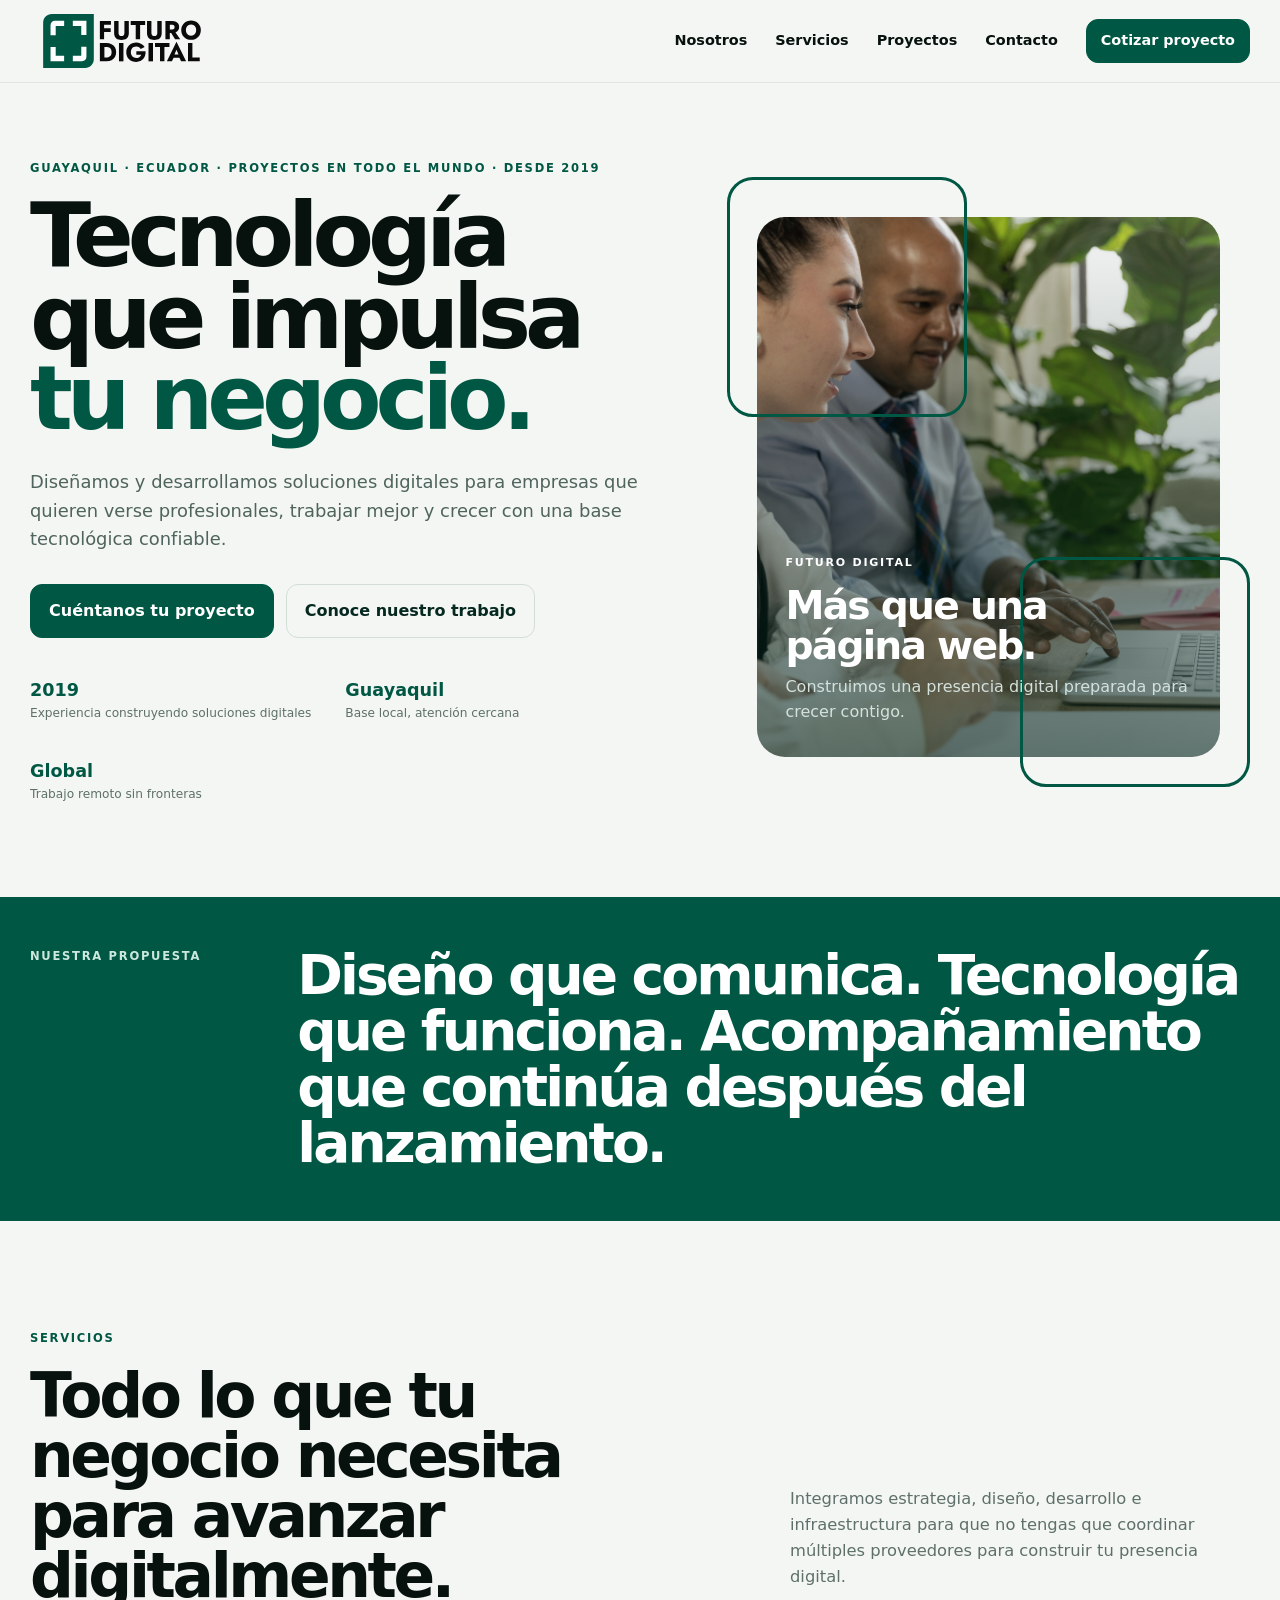
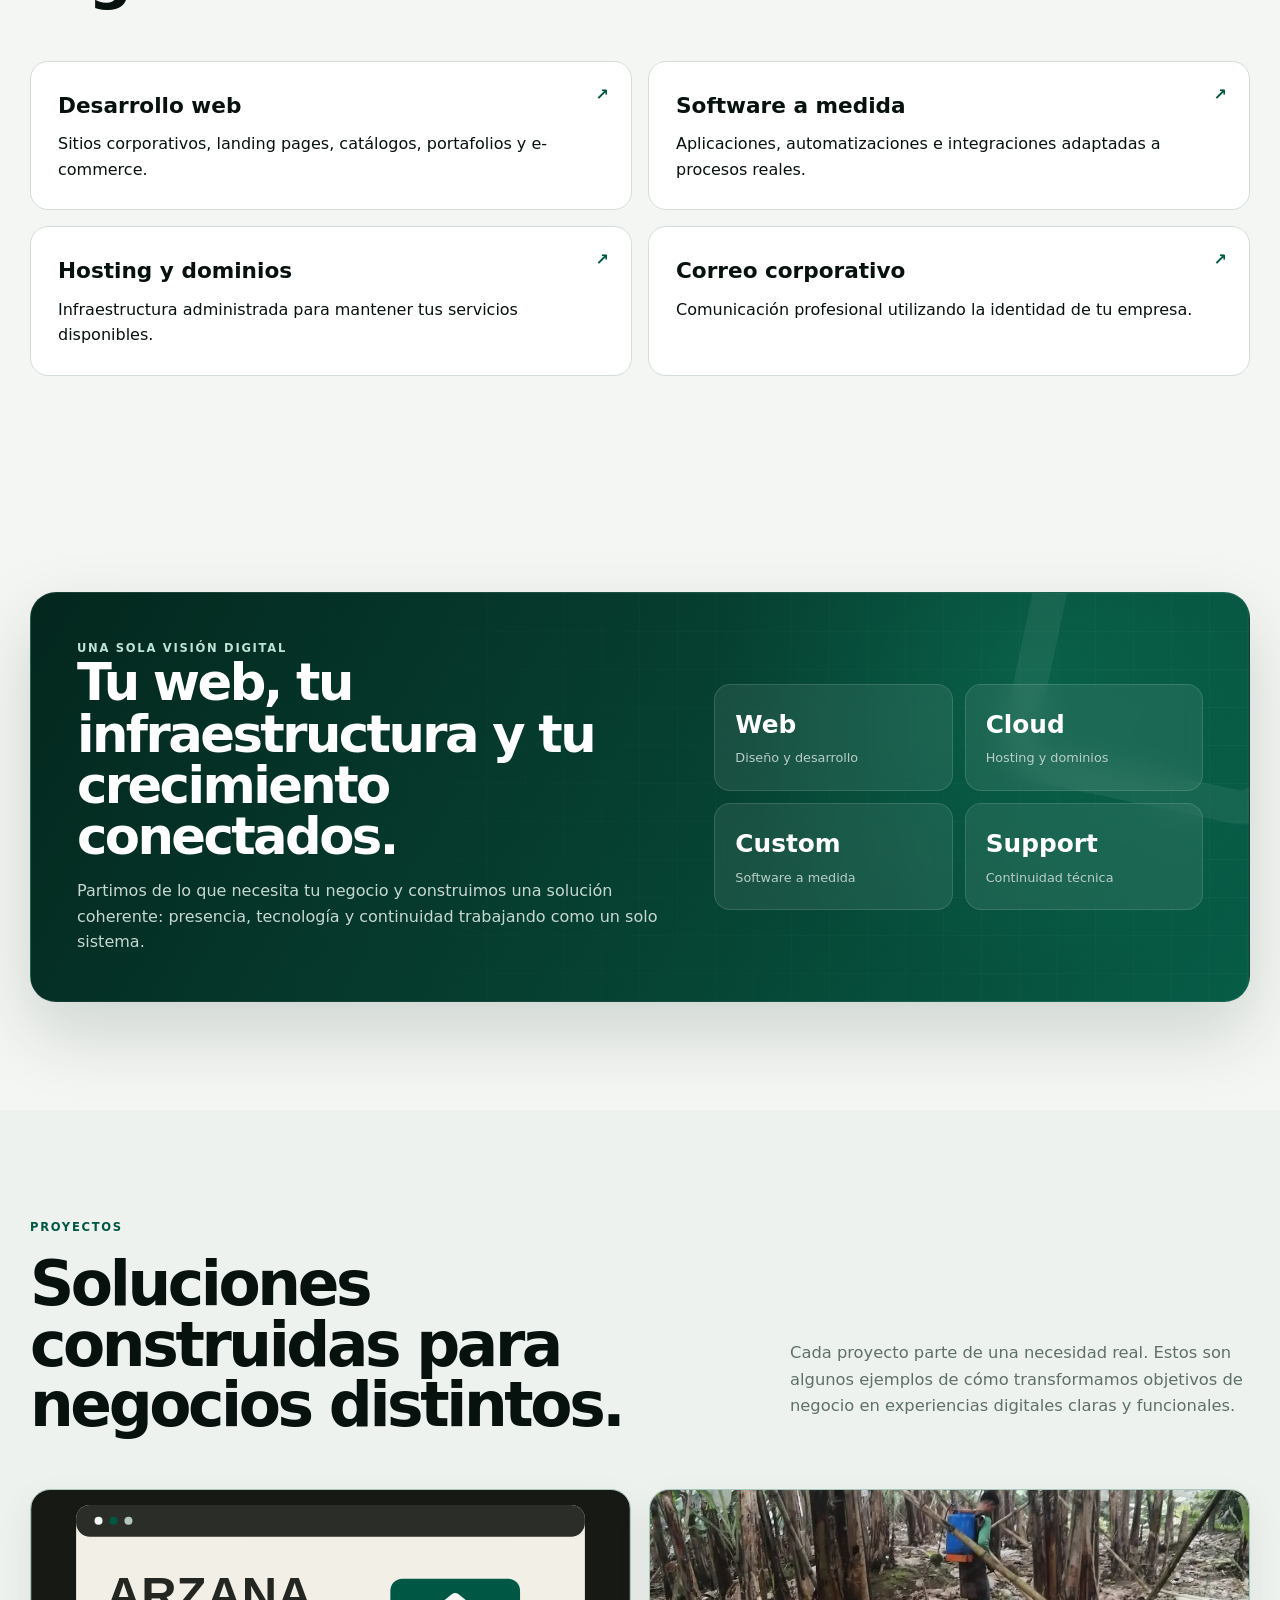
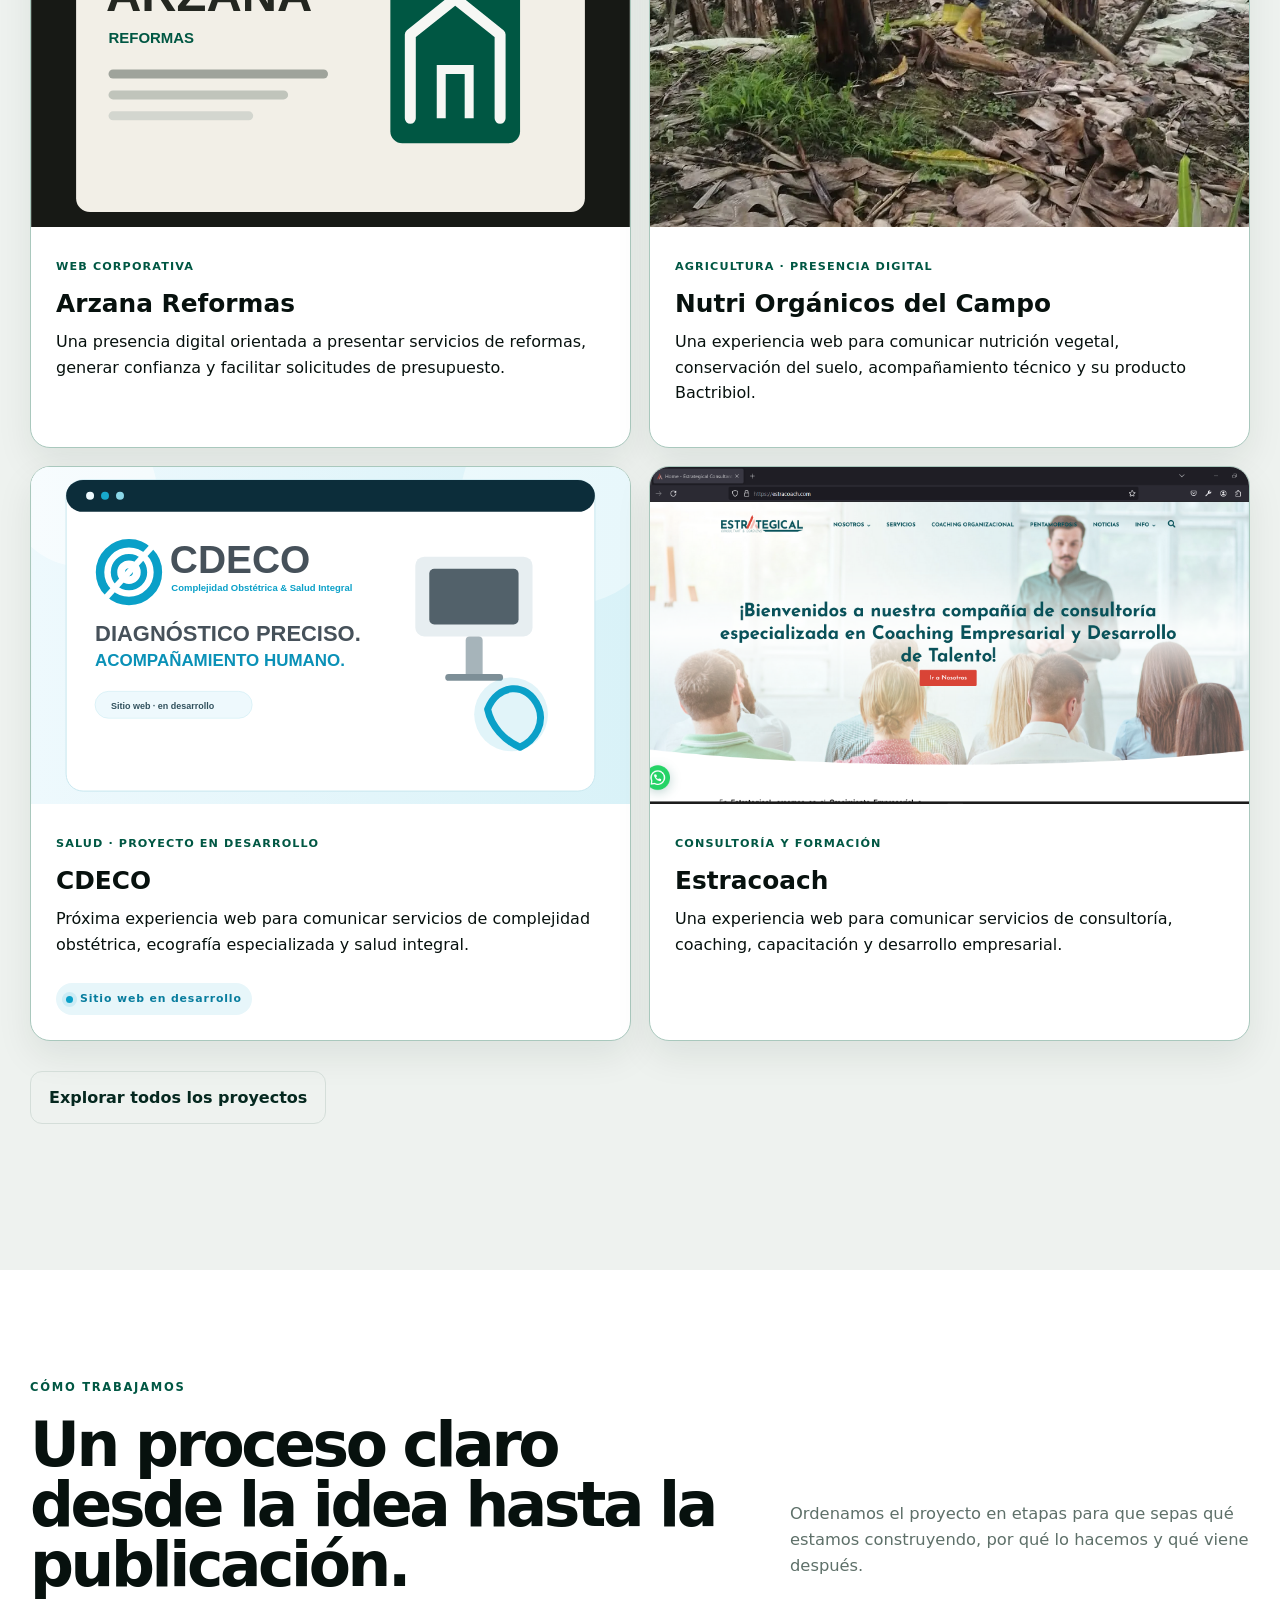
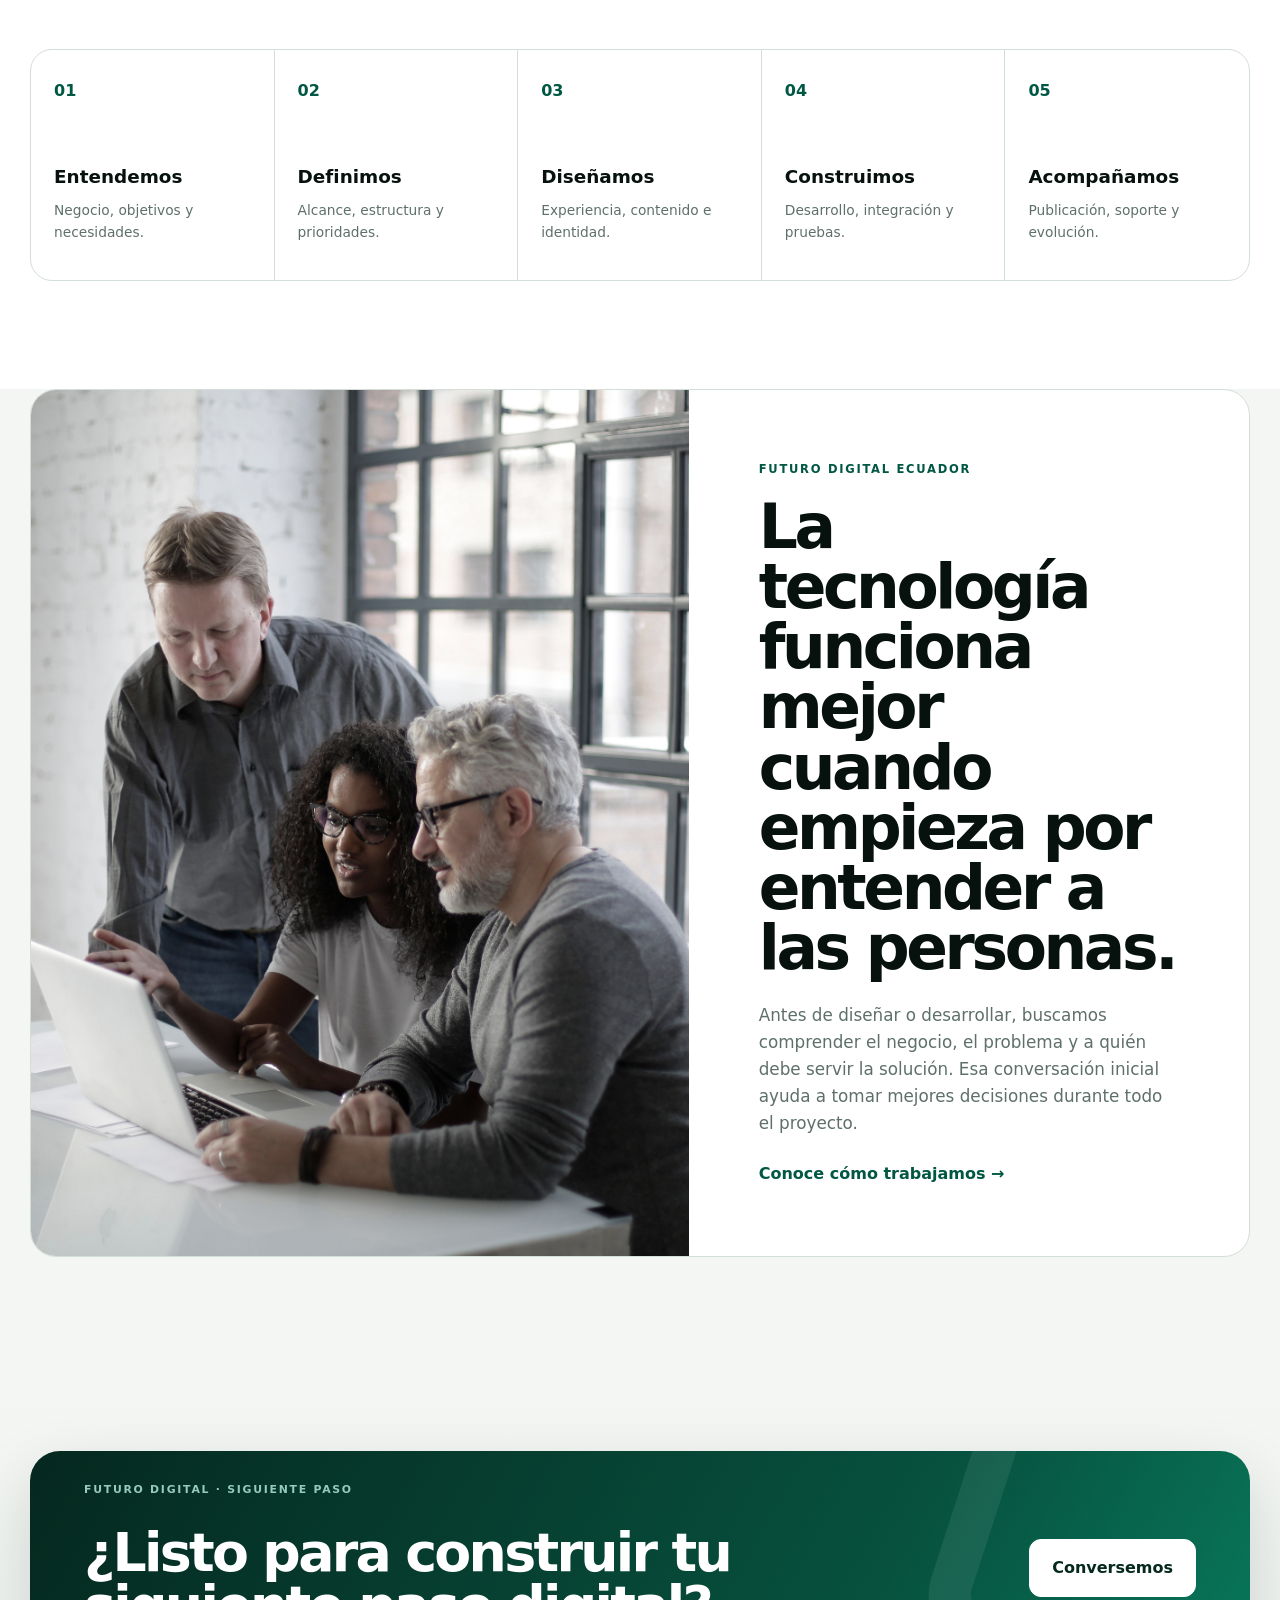
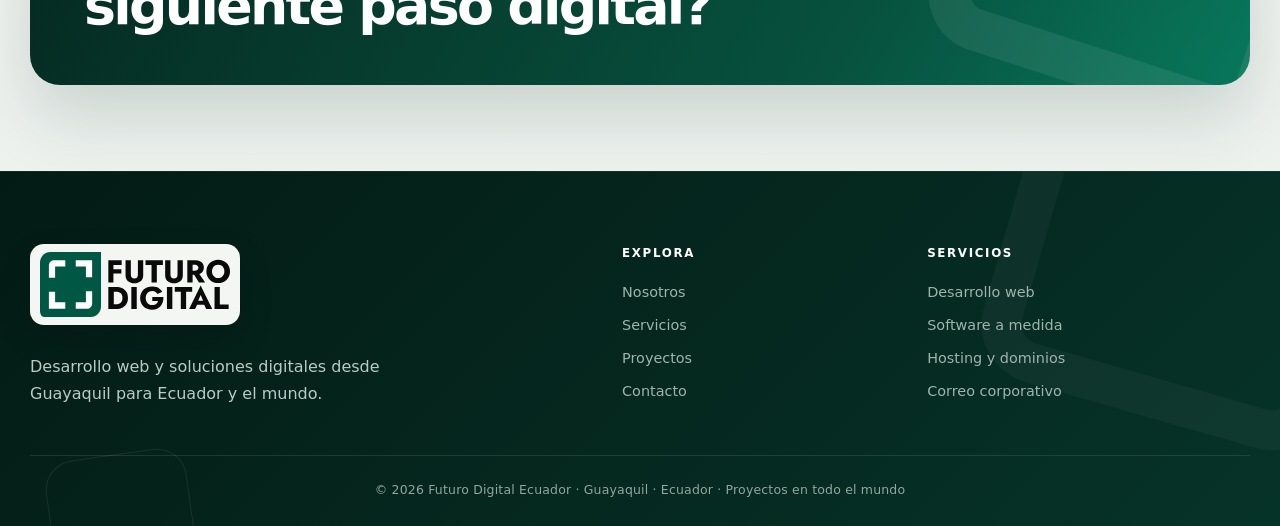
==== commit 36185c98: "Aloja imágenes localmente en el repositorio" ====
--- a/index.html
+++ b/index.html
@@ -1 +1 @@
-<!doctype html><html lang="es-EC"><head><meta charset="utf-8"><meta name="viewport" content="width=device-width,initial-scale=1"><title>Desarrollo Web en Guayaquil | Futuro Digital Ecuador</title><meta name="description" content="Desarrollo web, software a medida, hosting, dominios y correo corporativo desde Guayaquil para Ecuador y clientes de cualquier parte del mundo."><link rel="canonical" href="https://futurodigitalec.com/"><link rel="icon" type="image/svg+xml" href="assets/img/isotipo.svg"><meta name="robots" content="index,follow,max-image-preview:large"><meta property="og:title" content="Futuro Digital Ecuador | Desarrollo web y soluciones digitales"><meta property="og:description" content="Tecnología que impulsa tu negocio. Desde Guayaquil para Ecuador y el mundo."><meta property="og:url" content="https://futurodigitalec.com/"><meta property="og:type" content="website"><meta property="og:image" content="https://futurodigitalec.com/assets/img/og-futuro-digital.svg"><link rel="stylesheet" href="assets/css/styles.css"><link rel="stylesheet" href="assets/css/portfolio.css"><link rel="stylesheet" href="assets/css/pages.css"><script type="application/ld+json">{"@context":"https://schema.org","@type":"ProfessionalService","name":"Futuro Digital Ecuador","url":"https://futurodigitalec.com/","areaServed":["Guayaquil","Ecuador","Worldwide"],"address":{"@type":"PostalAddress","addressLocality":"Guayaquil","addressRegion":"Guayas","addressCountry":"EC"},"serviceType":["Desarrollo web","Software a medida","Hosting y dominios","Correo corporativo"]}</script></head><body><header class="site-header"><div class="container nav"><a class="brand" href="index.html"><img alt="Futuro Digital Ecuador" src="assets/img/logo.svg"></a><button class="menu" type="button" aria-expanded="false">Menú</button><nav class="links"><a href="nosotros.html">Nosotros</a><a href="servicios.html">Servicios</a><a href="proyectos.html">Proyectos</a><a href="contacto.html">Contacto</a><a class="btn small" href="contacto.html">Cotizar proyecto</a></nav></div></header><main><section class="hero" id="inicio"><div class="container hero-grid"><div class="hero-copy"><p class="eyebrow">GUAYAQUIL · ECUADOR · PROYECTOS EN TODO EL MUNDO · DESDE 2019</p><h1>Tecnología que impulsa <span>tu negocio.</span></h1><p class="lead">Diseñamos y desarrollamos soluciones digitales para empresas que quieren verse profesionales, trabajar mejor y crecer con una base tecnológica confiable.</p><div class="actions"><a class="btn" href="contacto.html">Cuéntanos tu proyecto</a><a class="btn secondary" href="proyectos.html">Conoce nuestro trabajo</a></div><div class="hero-proof"><div><strong>2019</strong><span>Experiencia construyendo soluciones digitales</span></div><div><strong>Guayaquil</strong><span>Base local, atención cercana</span></div><div><strong>Global</strong><span>Trabajo remoto sin fronteras</span></div></div></div><div class="hero-media"><img src="https://images.pexels.com/photos/7888673/pexels-photo-7888673.jpeg?cs=srgb&amp;dl=pexels-rdne-7888673.jpg&amp;fm=jpg" alt="Profesionales colaborando en un proyecto digital" loading="eager" referrerpolicy="no-referrer"><div class="media-frame frame-one"></div><div class="media-frame frame-two"></div><div class="hero-card"><span>FUTURO DIGITAL</span><strong>Más que una página web.</strong><p>Construimos una presencia digital preparada para crecer contigo.</p></div></div></div></section><section class="manifesto"><div class="container manifesto-grid"><p class="eyebrow light">NUESTRA PROPUESTA</p><h2>Diseño que comunica. Tecnología que funciona. Acompañamiento que continúa después del lanzamiento.</h2></div></section><section class="section services"><div class="container"><div class="section-head"><div><p class="eyebrow">SERVICIOS</p><h2>Todo lo que tu negocio necesita para avanzar digitalmente.</h2></div><p>Integramos estrategia, diseño, desarrollo e infraestructura para que no tengas que coordinar múltiples proveedores para construir tu presencia digital.</p></div><div class="service-links"><a href="desarrollo-web.html"><strong>Desarrollo web</strong><span>Sitios corporativos, landing pages, catálogos, portafolios y e-commerce.</span></a><a href="software-a-medida.html"><strong>Software a medida</strong><span>Aplicaciones, automatizaciones e integraciones adaptadas a procesos reales.</span></a><a href="hosting-dominios.html"><strong>Hosting y dominios</strong><span>Infraestructura administrada para mantener tus servicios disponibles.</span></a><a href="correo-corporativo.html"><strong>Correo corporativo</strong><span>Comunicación profesional utilizando la identidad de tu empresa.</span></a></div></div></section><section class="section"><div class="container"><div class="visual-band"><div><p class="eyebrow light">UNA SOLA VISIÓN DIGITAL</p><h2>Tu web, tu infraestructura y tu crecimiento conectados.</h2><p>Partimos de lo que necesita tu negocio y construimos una solución coherente: presencia, tecnología y continuidad trabajando como un solo sistema.</p></div><div class="visual-stats"><div><strong>Web</strong><span>Diseño y desarrollo</span></div><div><strong>Cloud</strong><span>Hosting y dominios</span></div><div><strong>Custom</strong><span>Software a medida</span></div><div><strong>Support</strong><span>Continuidad técnica</span></div></div></div></div></section><section class="section projects-section"><div class="container"><div class="section-head"><div><p class="eyebrow">PROYECTOS</p><h2>Soluciones construidas para negocios distintos.</h2></div><p>Cada proyecto parte de una necesidad real. Estos son algunos ejemplos de cómo transformamos objetivos de negocio en experiencias digitales claras y funcionales.</p></div><div class="portfolio-grid unified home-featured"><article class="featured-project-card"><img src="assets/img/projects/arzana.svg" alt="Proyecto Arzana Reformas"><div><span>WEB CORPORATIVA</span><h3><a href="proyecto-arzana-reformas.html">Arzana Reformas</a></h3><p>Una presencia digital orientada a presentar servicios de reformas, generar confianza y facilitar solicitudes de presupuesto.</p></div></article><article class="featured-project-card"><img src="https://raw.githubusercontent.com/Knixonhc/nutri-organicos-web/main/assets/images/aplicacion-campo.webp" alt="Aplicación agrícola en campo dentro del proyecto Nutri Orgánicos del Campo" loading="lazy"><div><span>AGRICULTURA · PRESENCIA DIGITAL</span><h3><a href="proyecto-nutri-organicos.html">Nutri Orgánicos del Campo</a></h3><p>Una experiencia web para comunicar nutrición vegetal, conservación del suelo, acompañamiento técnico y su producto Bactribiol.</p></div></article><article class="featured-project-card"><img src="assets/img/projects/cdeco.svg" alt="Identidad visual del proyecto web CDECO"><div><span>SALUD · PROYECTO EN DESARROLLO</span><h3><a href="proyecto-cdeco.html">CDECO</a></h3><p>Próxima experiencia web para comunicar servicios de complejidad obstétrica, ecografía especializada y salud integral.</p><span class="project-status">Sitio web en desarrollo</span></div></article><article class="featured-project-card"><img src="https://raw.githubusercontent.com/Knixonhc/Kenji_Herrera/43885ed59f9836b214b163a19b79d67db864083b/assets/img/portfolio/estracoach/estracoach1.png" alt="Sitio web de Estracoach"><div><span>CONSULTORÍA Y FORMACIÓN</span><h3><a href="proyecto-estracoach.html">Estracoach</a></h3><p>Una experiencia web para comunicar servicios de consultoría, coaching, capacitación y desarrollo empresarial.</p></div></article></div><div class="actions"><a class="btn secondary" href="proyectos.html">Explorar todos los proyectos</a></div></div></section><section class="section process-section"><div class="container"><div class="section-head"><div><p class="eyebrow">CÓMO TRABAJAMOS</p><h2>Un proceso claro desde la idea hasta la publicación.</h2></div><p>Ordenamos el proyecto en etapas para que sepas qué estamos construyendo, por qué lo hacemos y qué viene después.</p></div><ol class="process"><li><span>01</span><strong>Entendemos</strong><p>Negocio, objetivos y necesidades.</p></li><li><span>02</span><strong>Definimos</strong><p>Alcance, estructura y prioridades.</p></li><li><span>03</span><strong>Diseñamos</strong><p>Experiencia, contenido e identidad.</p></li><li><span>04</span><strong>Construimos</strong><p>Desarrollo, integración y pruebas.</p></li><li><span>05</span><strong>Acompañamos</strong><p>Publicación, soporte y evolución.</p></li></ol></div></section><section class="image-story"><div class="container image-story-grid"><div class="image-story-photo"><img src="https://images.pexels.com/photos/3932230/pexels-photo-3932230.jpeg?cs=srgb&amp;dl=pexels-olly-3932230.jpg&amp;fm=jpg" alt="Profesionales revisando una solución digital en conjunto" loading="lazy" referrerpolicy="no-referrer"></div><div class="image-story-copy"><p class="eyebrow">FUTURO DIGITAL ECUADOR</p><h2>La tecnología funciona mejor cuando empieza por entender a las personas.</h2><p>Antes de diseñar o desarrollar, buscamos comprender el negocio, el problema y a quién debe servir la solución. Esa conversación inicial ayuda a tomar mejores decisiones durante todo el proyecto.</p><a href="nosotros.html">Conoce cómo trabajamos →</a></div></div></section><section class="cta-band"><div class="container"><h2>¿Listo para construir tu siguiente paso digital?</h2><a class="btn secondary" href="contacto.html">Conversemos</a></div></section></main><footer><div class="container footer-grid"><div class="footer-brand"><img alt="Futuro Digital Ecuador" src="assets/img/logo.svg"><p>Desarrollo web y soluciones digitales desde Guayaquil para Ecuador y el mundo.</p></div><div><strong>Explora</strong><a href="nosotros.html">Nosotros</a><a href="servicios.html">Servicios</a><a href="proyectos.html">Proyectos</a><a href="contacto.html">Contacto</a></div><div><strong>Servicios</strong><a href="desarrollo-web.html">Desarrollo web</a><a href="software-a-medida.html">Software a medida</a><a href="hosting-dominios.html">Hosting y dominios</a><a href="correo-corporativo.html">Correo corporativo</a></div></div><div class="container footer-bottom">© <span id="year"></span> Futuro Digital Ecuador · Guayaquil · Ecuador · Proyectos en todo el mundo</div></footer><script src="assets/js/main.js"></script></body></html>+<!doctype html><html lang="es-EC"><head><meta charset="utf-8"><meta name="viewport" content="width=device-width,initial-scale=1"><title>Desarrollo Web en Guayaquil | Futuro Digital Ecuador</title><meta name="description" content="Desarrollo web, software a medida, hosting, dominios y correo corporativo desde Guayaquil para Ecuador y clientes de cualquier parte del mundo."><link rel="canonical" href="https://futurodigitalec.com/"><link rel="icon" type="image/svg+xml" href="assets/img/isotipo.svg"><meta name="robots" content="index,follow,max-image-preview:large"><meta property="og:title" content="Futuro Digital Ecuador | Desarrollo web y soluciones digitales"><meta property="og:description" content="Tecnología que impulsa tu negocio. Desde Guayaquil para Ecuador y el mundo."><meta property="og:url" content="https://futurodigitalec.com/"><meta property="og:type" content="website"><meta property="og:image" content="https://futurodigitalec.com/assets/img/og-futuro-digital.svg"><link rel="stylesheet" href="assets/css/styles.css"><link rel="stylesheet" href="assets/css/portfolio.css"><link rel="stylesheet" href="assets/css/pages.css"><script type="application/ld+json">{"@context":"https://schema.org","@type":"ProfessionalService","name":"Futuro Digital Ecuador","url":"https://futurodigitalec.com/","areaServed":["Guayaquil","Ecuador","Worldwide"],"address":{"@type":"PostalAddress","addressLocality":"Guayaquil","addressRegion":"Guayas","addressCountry":"EC"},"serviceType":["Desarrollo web","Software a medida","Hosting y dominios","Correo corporativo"]}</script></head><body><header class="site-header"><div class="container nav"><a class="brand" href="index.html"><img alt="Futuro Digital Ecuador" src="assets/img/logo.svg"></a><button class="menu" type="button" aria-expanded="false">Menú</button><nav class="links"><a href="nosotros.html">Nosotros</a><a href="servicios.html">Servicios</a><a href="proyectos.html">Proyectos</a><a href="contacto.html">Contacto</a><a class="btn small" href="contacto.html">Cotizar proyecto</a></nav></div></header><main><section class="hero" id="inicio"><div class="container hero-grid"><div class="hero-copy"><p class="eyebrow">GUAYAQUIL · ECUADOR · PROYECTOS EN TODO EL MUNDO · DESDE 2019</p><h1>Tecnología que impulsa <span>tu negocio.</span></h1><p class="lead">Diseñamos y desarrollamos soluciones digitales para empresas que quieren verse profesionales, trabajar mejor y crecer con una base tecnológica confiable.</p><div class="actions"><a class="btn" href="contacto.html">Cuéntanos tu proyecto</a><a class="btn secondary" href="proyectos.html">Conoce nuestro trabajo</a></div><div class="hero-proof"><div><strong>2019</strong><span>Experiencia construyendo soluciones digitales</span></div><div><strong>Guayaquil</strong><span>Base local, atención cercana</span></div><div><strong>Global</strong><span>Trabajo remoto sin fronteras</span></div></div></div><div class="hero-media"><img src="assets/img/people/hero-team.jpg" alt="Profesionales colaborando en un proyecto digital" loading="eager" referrerpolicy="no-referrer"><div class="media-frame frame-one"></div><div class="media-frame frame-two"></div><div class="hero-card"><span>FUTURO DIGITAL</span><strong>Más que una página web.</strong><p>Construimos una presencia digital preparada para crecer contigo.</p></div></div></div></section><section class="manifesto"><div class="container manifesto-grid"><p class="eyebrow light">NUESTRA PROPUESTA</p><h2>Diseño que comunica. Tecnología que funciona. Acompañamiento que continúa después del lanzamiento.</h2></div></section><section class="section services"><div class="container"><div class="section-head"><div><p class="eyebrow">SERVICIOS</p><h2>Todo lo que tu negocio necesita para avanzar digitalmente.</h2></div><p>Integramos estrategia, diseño, desarrollo e infraestructura para que no tengas que coordinar múltiples proveedores para construir tu presencia digital.</p></div><div class="service-links"><a href="desarrollo-web.html"><strong>Desarrollo web</strong><span>Sitios corporativos, landing pages, catálogos, portafolios y e-commerce.</span></a><a href="software-a-medida.html"><strong>Software a medida</strong><span>Aplicaciones, automatizaciones e integraciones adaptadas a procesos reales.</span></a><a href="hosting-dominios.html"><strong>Hosting y dominios</strong><span>Infraestructura administrada para mantener tus servicios disponibles.</span></a><a href="correo-corporativo.html"><strong>Correo corporativo</strong><span>Comunicación profesional utilizando la identidad de tu empresa.</span></a></div></div></section><section class="section"><div class="container"><div class="visual-band"><div><p class="eyebrow light">UNA SOLA VISIÓN DIGITAL</p><h2>Tu web, tu infraestructura y tu crecimiento conectados.</h2><p>Partimos de lo que necesita tu negocio y construimos una solución coherente: presencia, tecnología y continuidad trabajando como un solo sistema.</p></div><div class="visual-stats"><div><strong>Web</strong><span>Diseño y desarrollo</span></div><div><strong>Cloud</strong><span>Hosting y dominios</span></div><div><strong>Custom</strong><span>Software a medida</span></div><div><strong>Support</strong><span>Continuidad técnica</span></div></div></div></div></section><section class="section projects-section"><div class="container"><div class="section-head"><div><p class="eyebrow">PROYECTOS</p><h2>Soluciones construidas para negocios distintos.</h2></div><p>Cada proyecto parte de una necesidad real. Estos son algunos ejemplos de cómo transformamos objetivos de negocio en experiencias digitales claras y funcionales.</p></div><div class="portfolio-grid unified home-featured"><article class="featured-project-card"><img src="assets/img/projects/arzana.svg" alt="Proyecto Arzana Reformas"><div><span>WEB CORPORATIVA</span><h3><a href="proyecto-arzana-reformas.html">Arzana Reformas</a></h3><p>Una presencia digital orientada a presentar servicios de reformas, generar confianza y facilitar solicitudes de presupuesto.</p></div></article><article class="featured-project-card"><img src="assets/img/nutri/aplicacion-campo.webp" alt="Aplicación agrícola en campo dentro del proyecto Nutri Orgánicos del Campo" loading="lazy"><div><span>AGRICULTURA · PRESENCIA DIGITAL</span><h3><a href="proyecto-nutri-organicos.html">Nutri Orgánicos del Campo</a></h3><p>Una experiencia web para comunicar nutrición vegetal, conservación del suelo, acompañamiento técnico y su producto Bactribiol.</p></div></article><article class="featured-project-card"><img src="assets/img/projects/cdeco.svg" alt="Identidad visual del proyecto web CDECO"><div><span>SALUD · PROYECTO EN DESARROLLO</span><h3><a href="proyecto-cdeco.html">CDECO</a></h3><p>Próxima experiencia web para comunicar servicios de complejidad obstétrica, ecografía especializada y salud integral.</p><span class="project-status">Sitio web en desarrollo</span></div></article><article class="featured-project-card"><img src="assets/img/portfolio/estracoach/estracoach1.png" alt="Sitio web de Estracoach"><div><span>CONSULTORÍA Y FORMACIÓN</span><h3><a href="proyecto-estracoach.html">Estracoach</a></h3><p>Una experiencia web para comunicar servicios de consultoría, coaching, capacitación y desarrollo empresarial.</p></div></article></div><div class="actions"><a class="btn secondary" href="proyectos.html">Explorar todos los proyectos</a></div></div></section><section class="section process-section"><div class="container"><div class="section-head"><div><p class="eyebrow">CÓMO TRABAJAMOS</p><h2>Un proceso claro desde la idea hasta la publicación.</h2></div><p>Ordenamos el proyecto en etapas para que sepas qué estamos construyendo, por qué lo hacemos y qué viene después.</p></div><ol class="process"><li><span>01</span><strong>Entendemos</strong><p>Negocio, objetivos y necesidades.</p></li><li><span>02</span><strong>Definimos</strong><p>Alcance, estructura y prioridades.</p></li><li><span>03</span><strong>Diseñamos</strong><p>Experiencia, contenido e identidad.</p></li><li><span>04</span><strong>Construimos</strong><p>Desarrollo, integración y pruebas.</p></li><li><span>05</span><strong>Acompañamos</strong><p>Publicación, soporte y evolución.</p></li></ol></div></section><section class="image-story"><div class="container image-story-grid"><div class="image-story-photo"><img src="assets/img/people/collaboration.jpg" alt="Profesionales revisando una solución digital en conjunto" loading="lazy" referrerpolicy="no-referrer"></div><div class="image-story-copy"><p class="eyebrow">FUTURO DIGITAL ECUADOR</p><h2>La tecnología funciona mejor cuando empieza por entender a las personas.</h2><p>Antes de diseñar o desarrollar, buscamos comprender el negocio, el problema y a quién debe servir la solución. Esa conversación inicial ayuda a tomar mejores decisiones durante todo el proyecto.</p><a href="nosotros.html">Conoce cómo trabajamos →</a></div></div></section><section class="cta-band"><div class="container"><h2>¿Listo para construir tu siguiente paso digital?</h2><a class="btn secondary" href="contacto.html">Conversemos</a></div></section></main><footer><div class="container footer-grid"><div class="footer-brand"><img alt="Futuro Digital Ecuador" src="assets/img/logo.svg"><p>Desarrollo web y soluciones digitales desde Guayaquil para Ecuador y el mundo.</p></div><div><strong>Explora</strong><a href="nosotros.html">Nosotros</a><a href="servicios.html">Servicios</a><a href="proyectos.html">Proyectos</a><a href="contacto.html">Contacto</a></div><div><strong>Servicios</strong><a href="desarrollo-web.html">Desarrollo web</a><a href="software-a-medida.html">Software a medida</a><a href="hosting-dominios.html">Hosting y dominios</a><a href="correo-corporativo.html">Correo corporativo</a></div></div><div class="container footer-bottom">© <span id="year"></span> Futuro Digital Ecuador · Guayaquil · Ecuador · Proyectos en todo el mundo</div></footer><script src="assets/js/main.js"></script></body></html>
